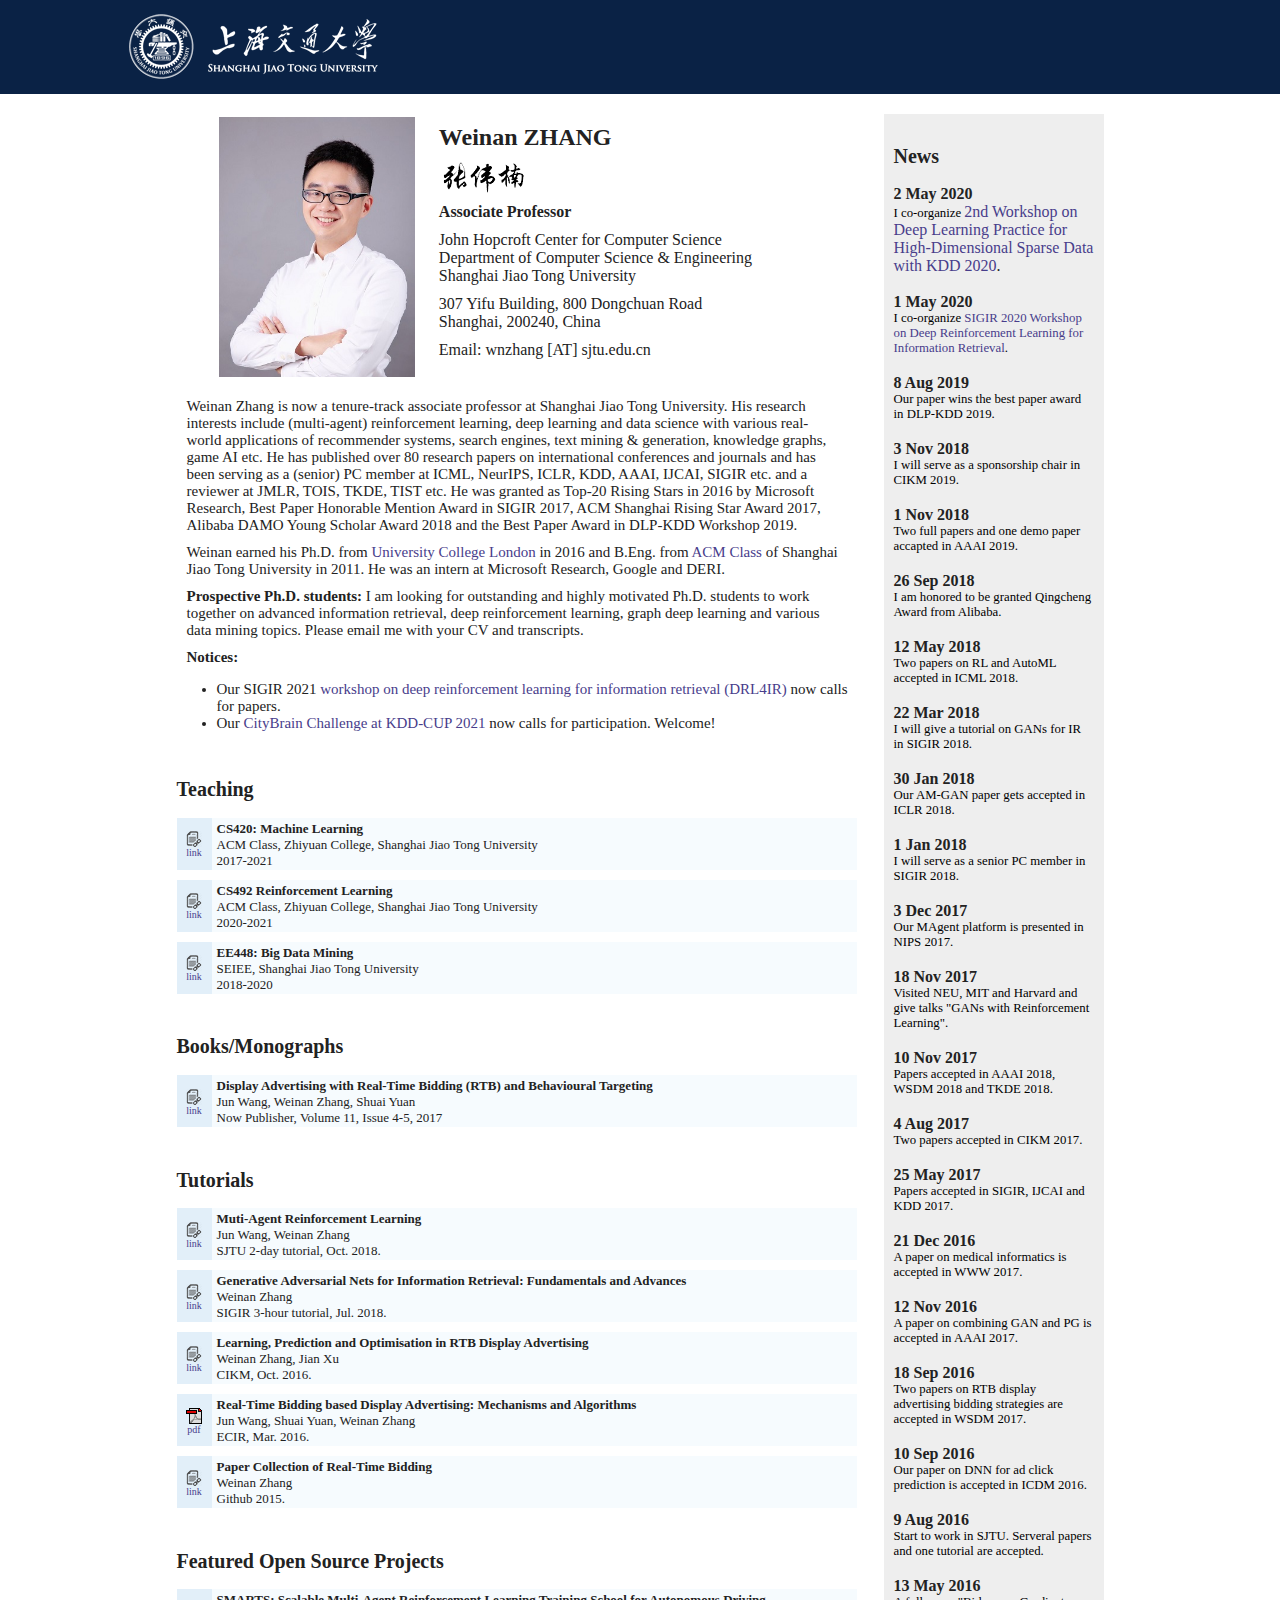
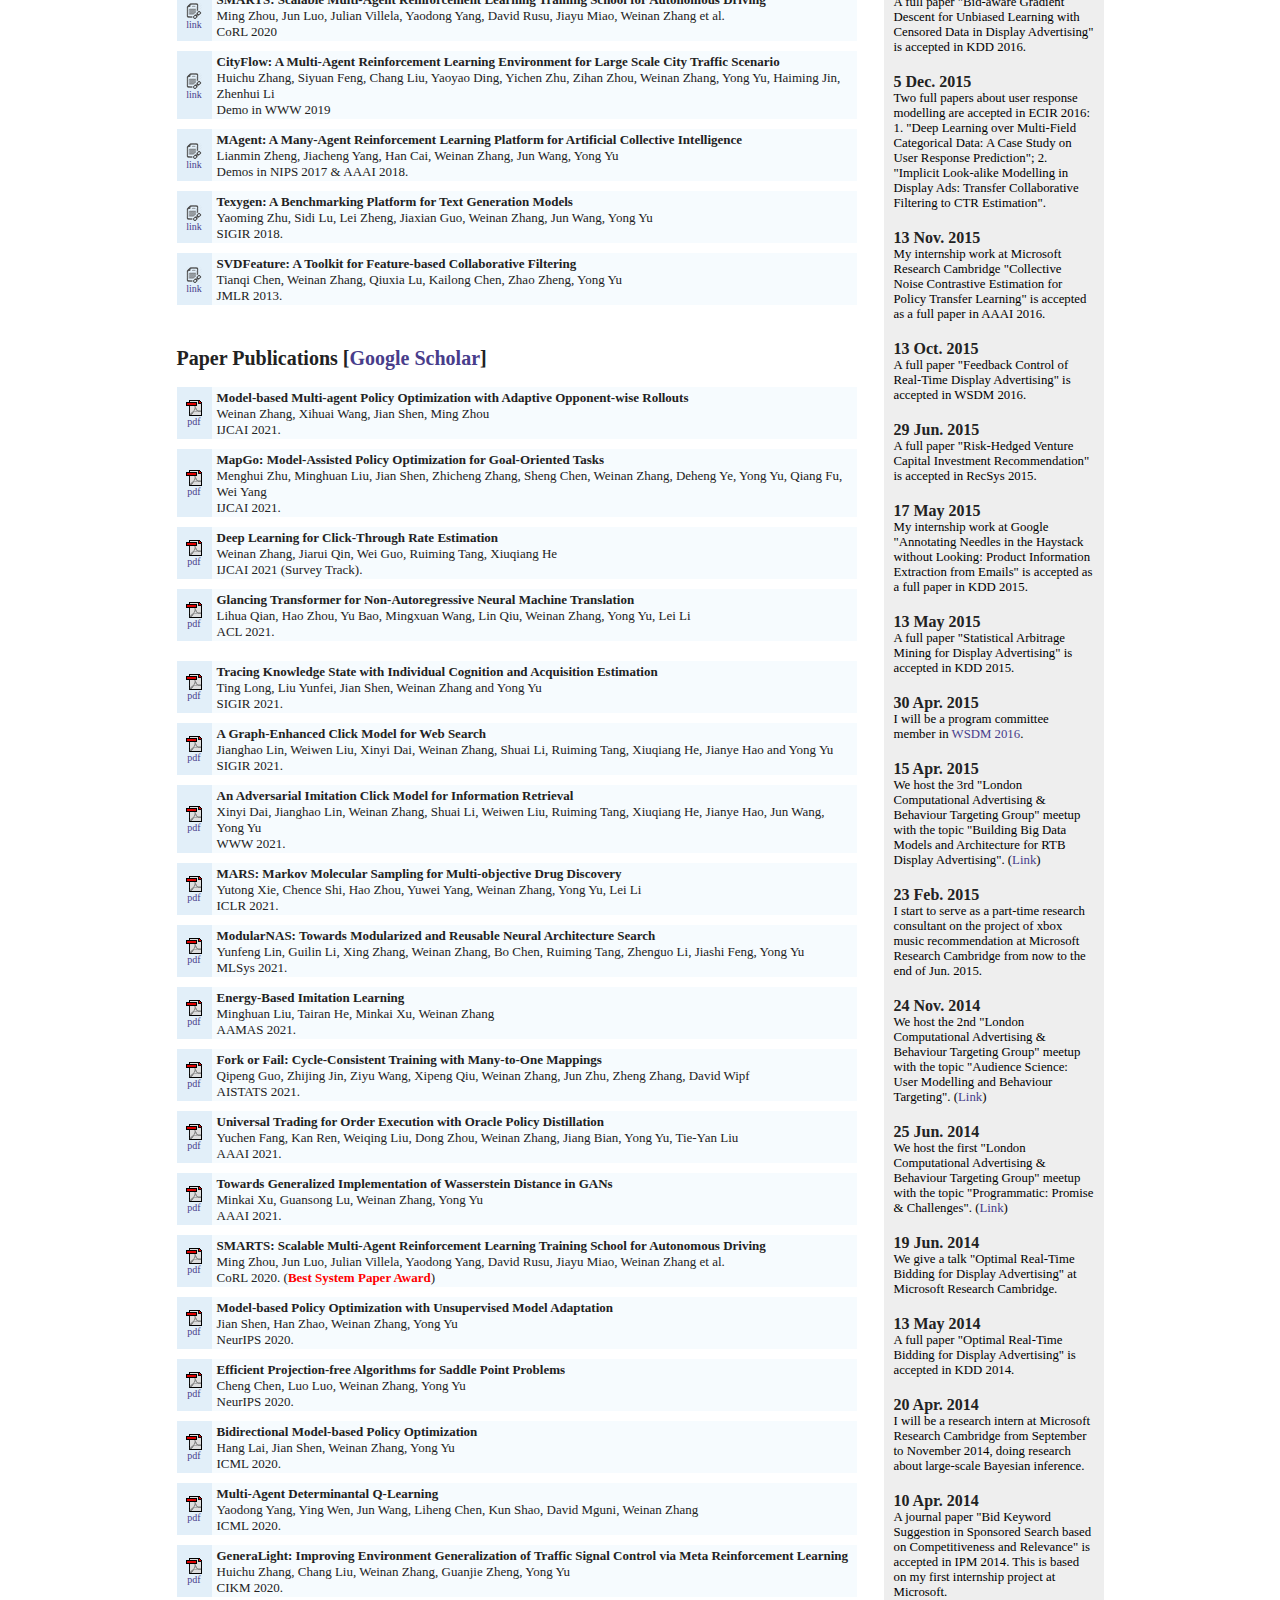
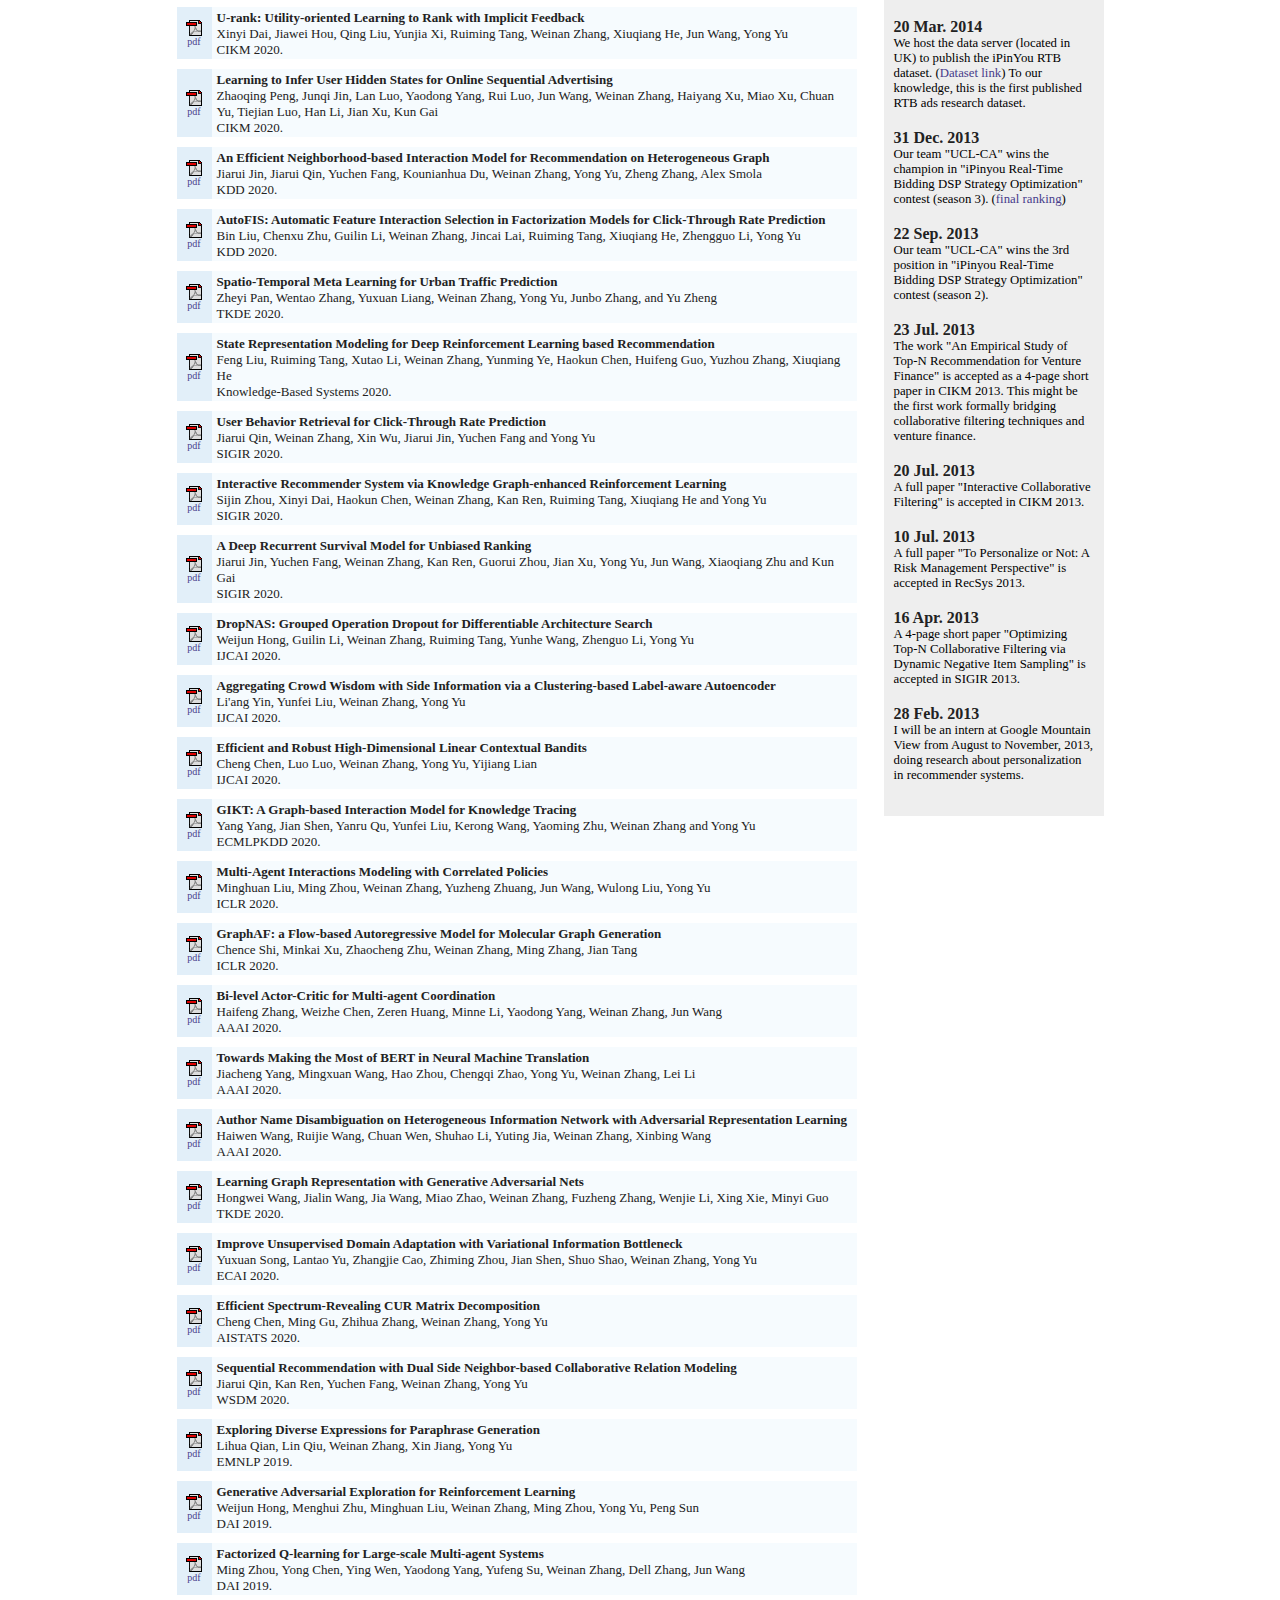
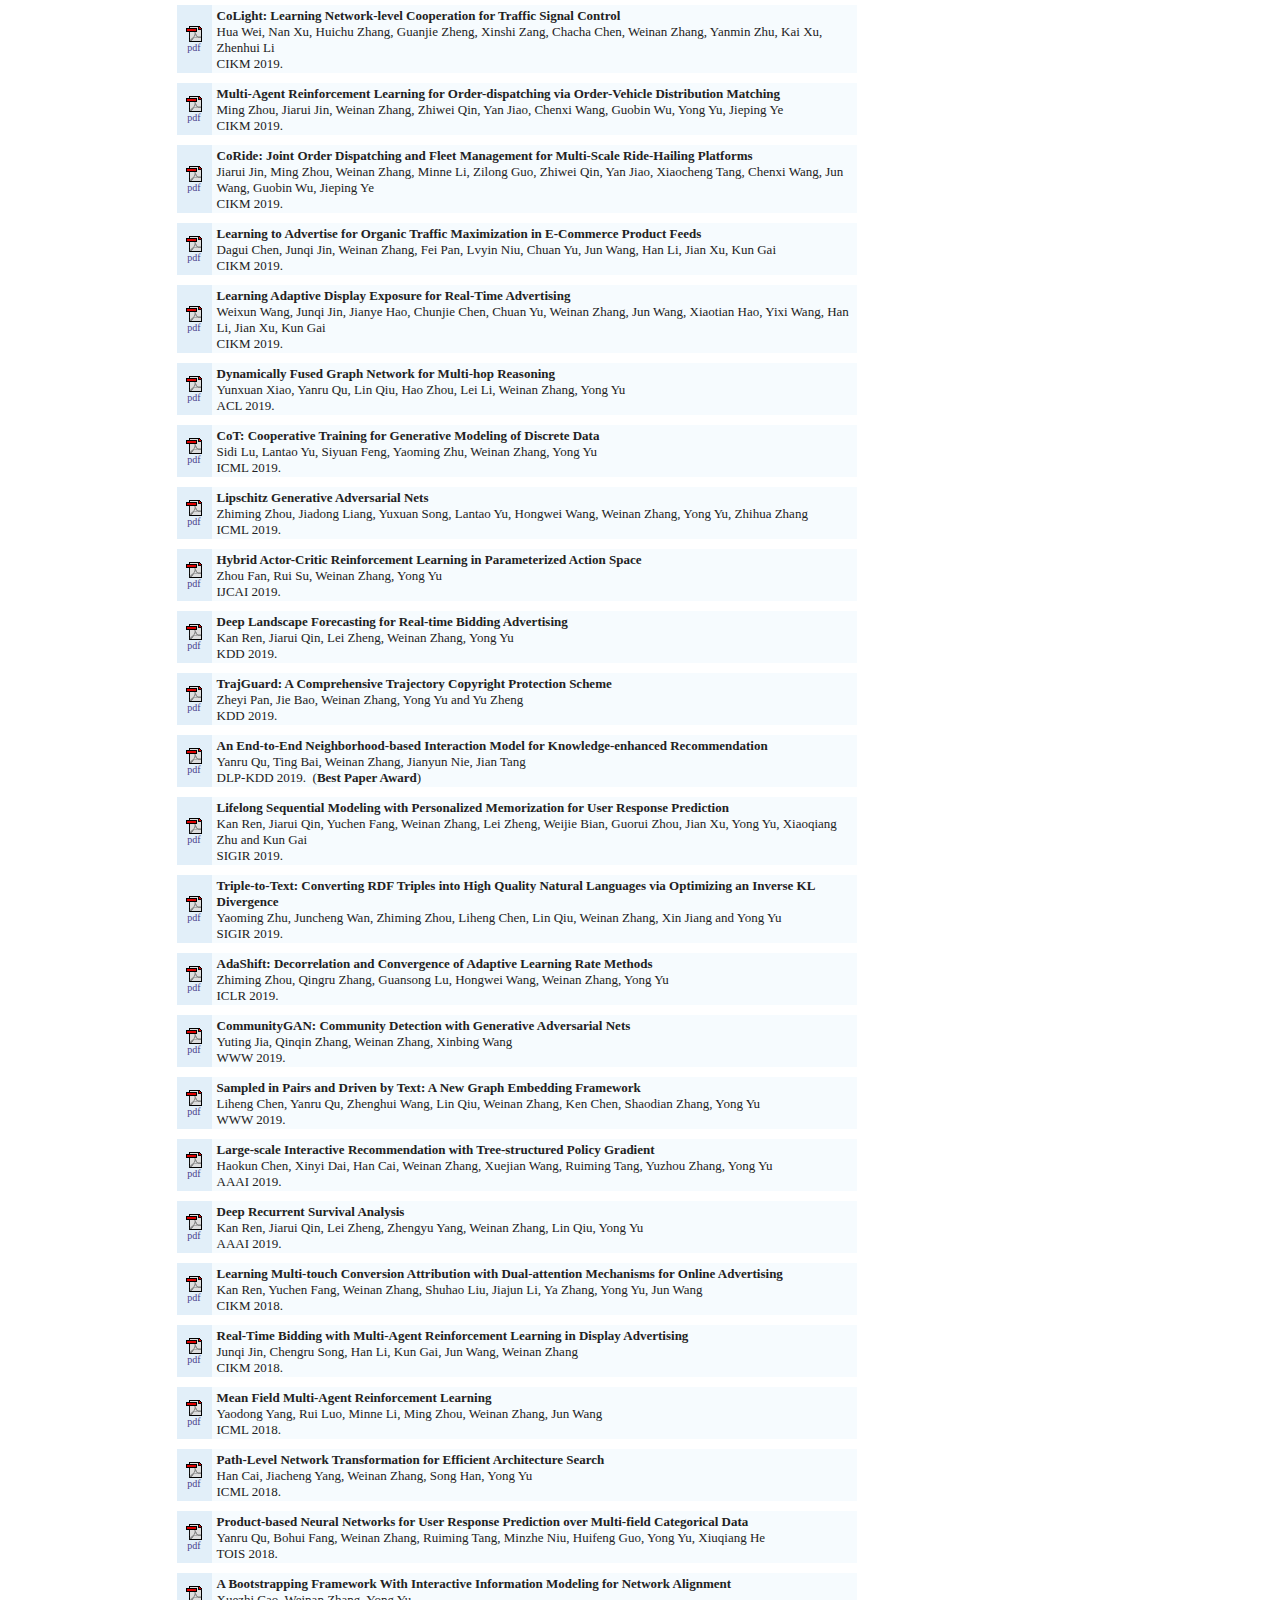
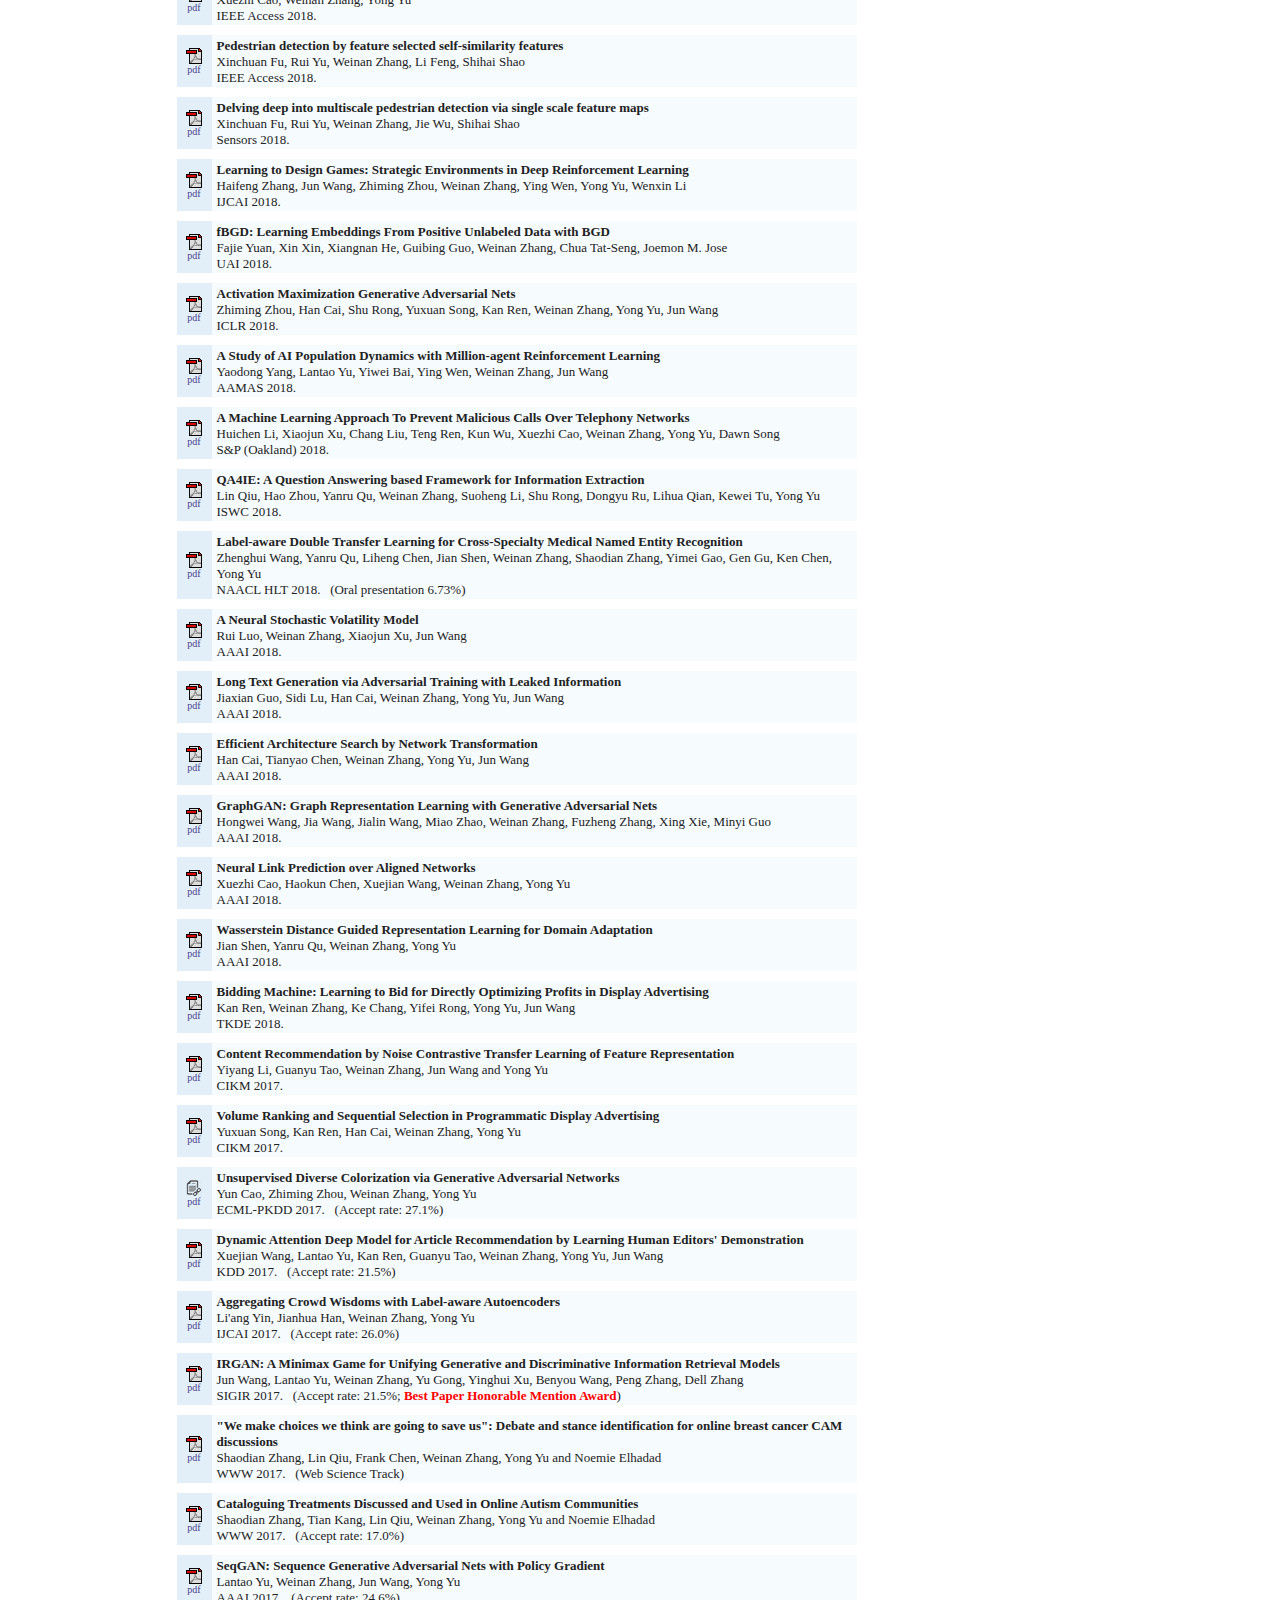
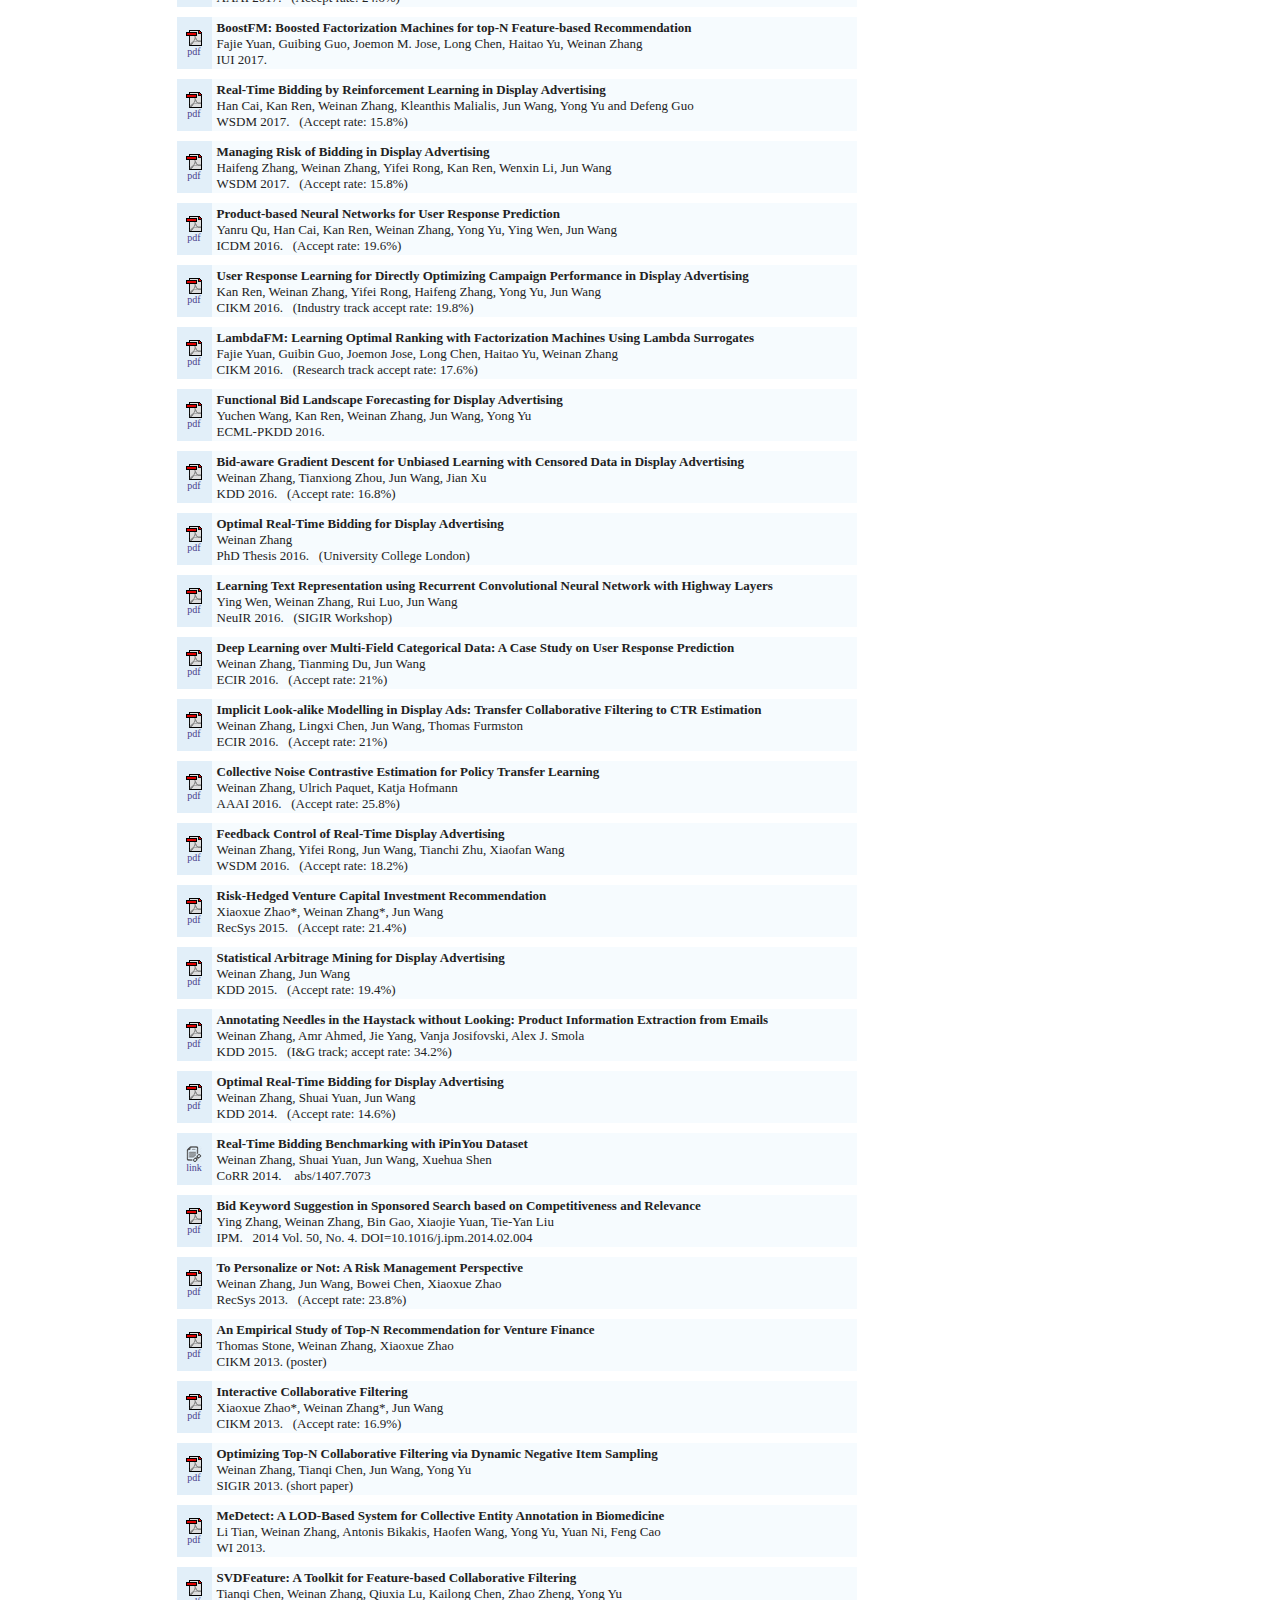
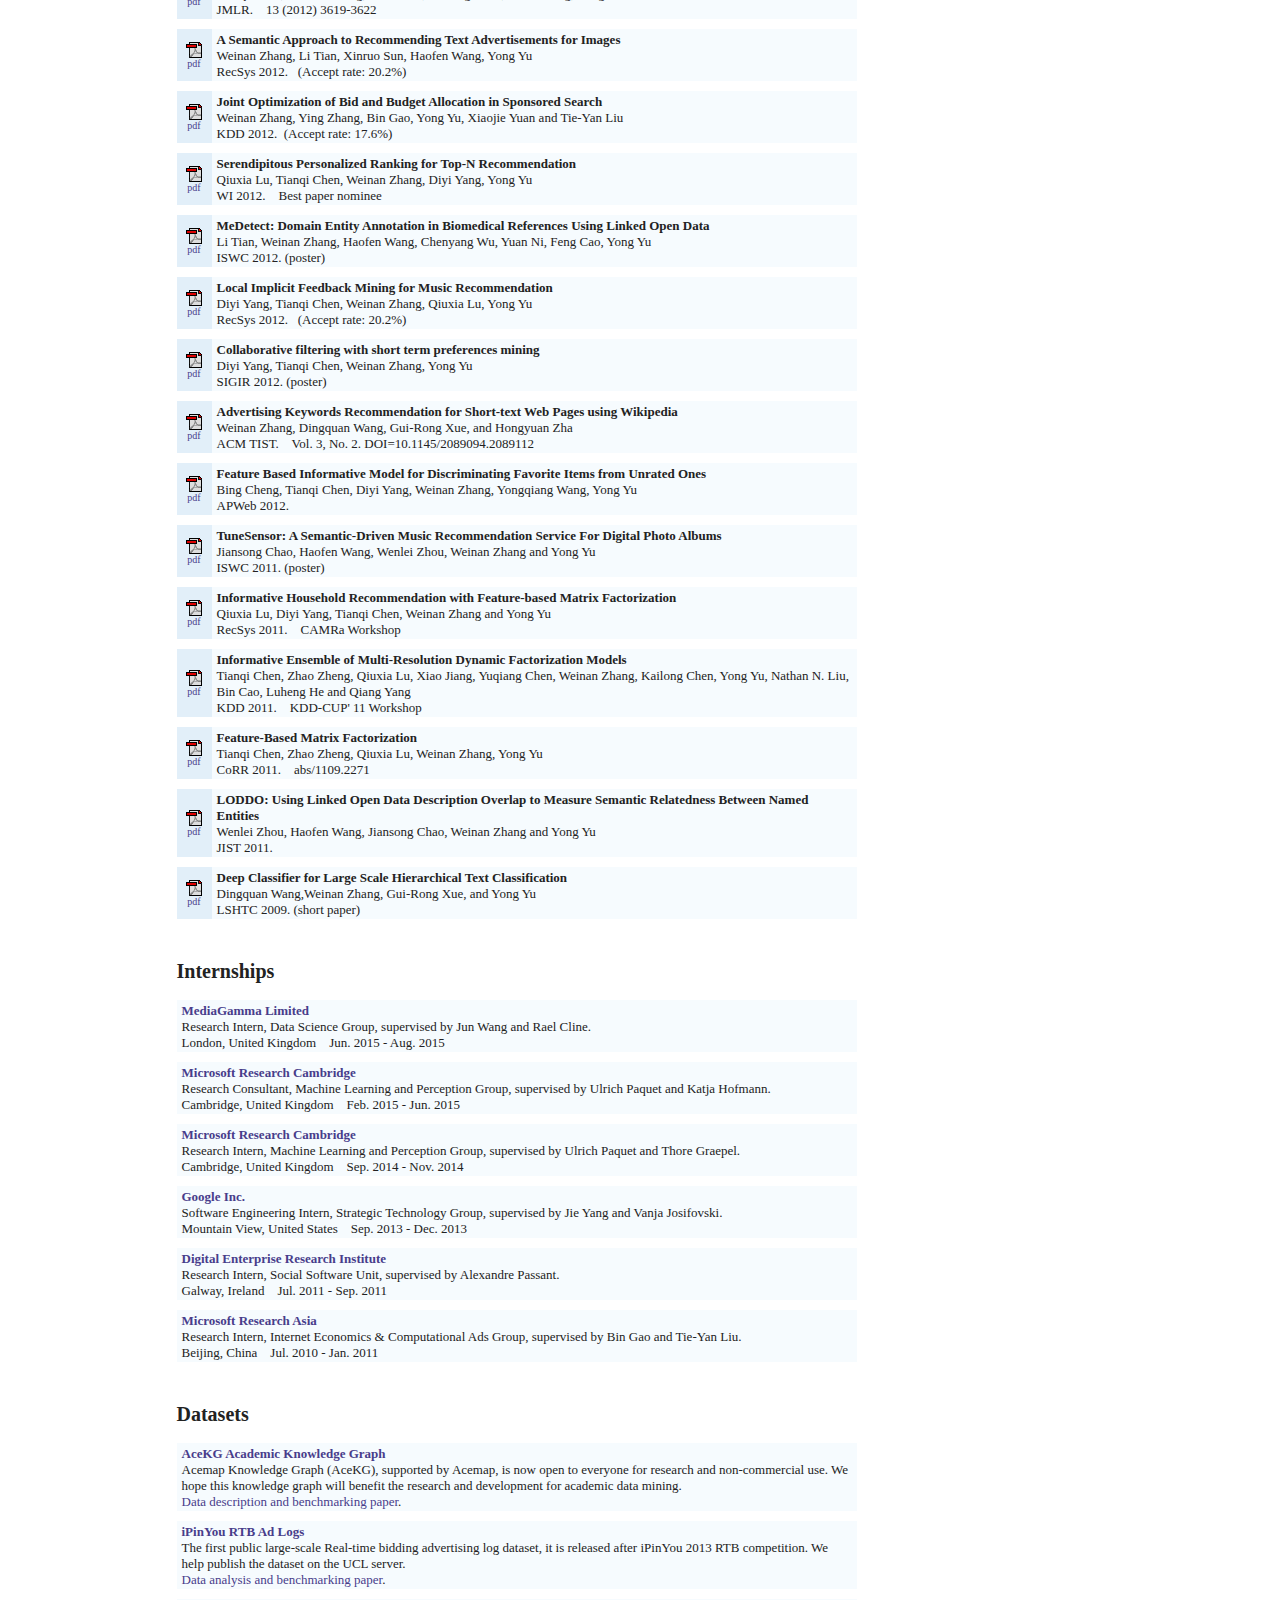
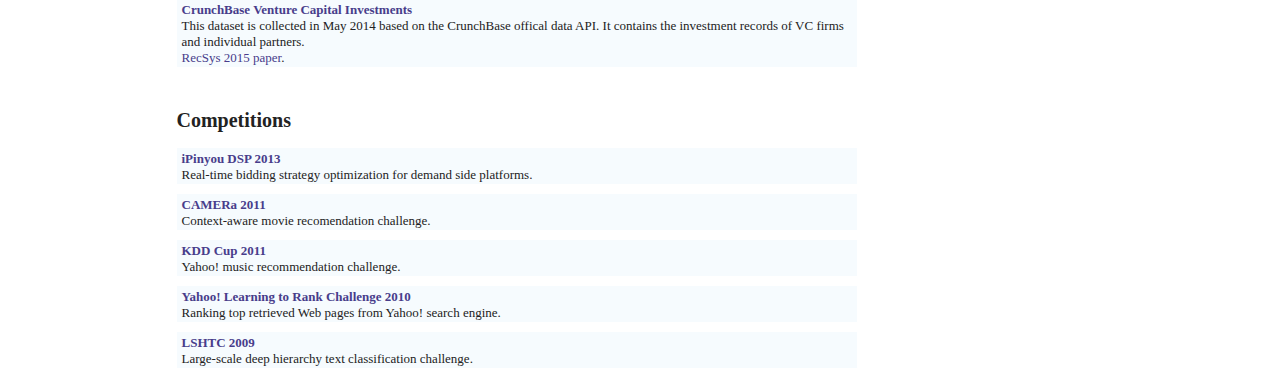
==== index.html @ 99c7ee80 "acl ijcai" ====
<!DOCTYPE HTML PUBLIC "-//W3C//DTD HTML 4.0 Transitional//EN">
<HTML>
<HEAD><META content="IE=7.0000" http-equiv="X-UA-Compatible">
<TITLE>Weinan Zhang - SJTU</TITLE>
<META name=description
content="Weinan Zhang, Assistant Professor in Shanghai Jiao Tong University. Research topics include machine learning, data minig, internet advertising and recommender systems. Former intern at Microsoft, Google and DERI.">
<META name=keywords
content="weinan zhang, sjtu, shanghai jiao tong university, ucl, university college london, real-time bidding, display advertising, sponsored search, machine learning, risk-aware machine learning, recommender systems, internet advertising, information retrieval">
<META content=text/html;charset=utf-8 http-equiv=Content-Type>
<link rel="stylesheet" type="text/css" href="weinanzhang.css" />
<script>
  (function(i,s,o,g,r,a,m){i['GoogleAnalyticsObject']=r;i[r]=i[r]||function(){
  (i[r].q=i[r].q||[]).push(arguments)},i[r].l=1*new Date();a=s.createElement(o),
  m=s.getElementsByTagName(o)[0];a.async=1;a.src=g;m.parentNode.insertBefore(a,m)
  })(window,document,'script','https://www.google-analytics.com/analytics.js','ga');

  ga('create', 'UA-39532305-5', 'auto');
  ga('send', 'pageview');

</script>

</HEAD>
<link rel="shortcut icon" href="favicon.png"/>

<BODY>

<div id="header">
<img style="margin-bottom:10pt;margin-top:10pt;margin-left:10%;" src="./pics/sjtu-logo.png">
</div>

<DIV id=content>


<DIV id=left>
<table style="background-color:white;">
<tr NOSAVE>
<td VALIGN=CENTER>
<img SRC="./pics/wnzhang-2018.jpg" height="260"align=right>
</td>

<td VALIGN=CENTER WIDTH="2%">
</td>

<td VALIGN=CENTER HALIGN=LEFT>
<font size=+0>
<b><font size=+2>Weinan ZHANG&nbsp;</font></b>
<p style="margin-left:0px;">
<img SRC="./pics/zwnname.png">
<p style="margin-left:0px;">
<b>Associate Professor</b>
<p style="margin-left:0px;">
John Hopcroft Center for Computer Science<br>
Department of Computer Science & Engineering<br>
Shanghai Jiao Tong University<br>
<p style="margin-left:0px;">
307 Yifu Building, 800 Dongchuan Road<br>
Shanghai, 200240, China<br>
<p style="margin-left:0px;">
Email: wnzhang [AT] sjtu.edu.cn<br>
<p>
</font>
</td>
</tr>
</table>

<DIV style="margin-top:20px;">
<P>

Weinan Zhang is now a tenure-track associate professor at Shanghai Jiao Tong University. His research interests include (multi-agent) reinforcement learning, deep learning and data science with various real-world applications of recommender systems, search engines, text mining & generation, knowledge graphs, game AI etc. He has published over 80 research papers on international conferences and journals and has been serving as a (senior) PC member at ICML, NeurIPS, ICLR, KDD, AAAI, IJCAI, SIGIR etc. and a reviewer at JMLR, TOIS, TKDE, TIST etc. He was granted as Top-20 Rising Stars in 2016 by Microsoft Research, Best Paper Honorable Mention Award in SIGIR 2017, ACM Shanghai Rising Star Award 2017, Alibaba DAMO Young Scholar Award 2018 and the Best Paper Award in DLP-KDD Workshop 2019.

<P> Weinan earned his Ph.D. from <A href="http://www.ucl.ac.uk/">University College London<A> in 2016 and B.Eng. from <A href="http://acm.sjtu.edu.cn">ACM Class</A> of Shanghai Jiao Tong University in 2011. He was an intern at Microsoft Research, Google and DERI.

<P> <B>Prospective Ph.D. students:</B> I am looking for outstanding and highly motivated Ph.D. students to work together on advanced information retrieval, deep reinforcement learning, graph deep learning and various data mining topics. Please email me with your CV and transcripts.

<P><B>Notices:</B>
<DIV style=";margin-right:20px">
<ul>
<li>Our SIGIR 2021 <a href="https://drl4ir.github.io/">workshop on deep reinforcement learning for information retrieval (DRL4IR)</a> now calls for papers.</li>
<li>Our <a href="http://www.yunqiacademy.org/">CityBrain Challenge at KDD-CUP 2021</a> now calls for participation. Welcome!</li>
</ul>
</DIV>

</DIV>


<DIV id=papers>
<H2>Teaching</H2>
<TABLE>
  <TBODY>
  <TR>
    <TD class=left><A
      href="http://wnzhang.net/teaching/cs420/index.html"><IMG
      src="./pics/link.png"><BR>link</A></TD>
    <TD><SPAN class=title>CS420: Machine Learning</SPAN>
      <BR>ACM Class, Zhiyuan College, Shanghai Jiao Tong University
	  <BR>2017-2021</TD>
  </TR>
 </TBODY>
</TABLE>
<TABLE>
  <TBODY>
  <TR>
    <TD class=left><A
      href="http://wnzhang.net/teaching/cs492/index.html"><IMG
      src="./pics/link.png"><BR>link</A></TD>
    <TD><SPAN class=title>CS492 Reinforcement Learning</SPAN>
      <BR>ACM Class, Zhiyuan College, Shanghai Jiao Tong University
	  <BR>2020-2021</TD>
  </TR>
 </TBODY>
</TABLE>
<TABLE>
  <TBODY>
  <TR>
    <TD class=left><A
      href="http://wnzhang.net/teaching/ee448/index.html"><IMG
      src="./pics/link.png"><BR>link</A></TD>
    <TD><SPAN class=title>EE448: Big Data Mining</SPAN>
      <BR>SEIEE, Shanghai Jiao Tong University
	  <BR>2018-2020</TD>
  </TR>
 </TBODY>
</TABLE>


<H2>Books/Monographs</H2>
<TABLE>
  <TBODY>
  <TR>
    <TD class=left><A
      href="https://arxiv.org/abs/1610.03013"><IMG
      src="./pics/link.png"><BR>link</A></TD>
    <TD><SPAN class=title>Display Advertising with Real-Time Bidding (RTB) and Behavioural Targeting</SPAN>
      <BR>Jun Wang, Weinan Zhang, Shuai Yuan
	  <BR>Now Publisher, Volume 11, Issue 4-5, 2017</TD>
  </TR>
 </TBODY>
</TABLE>

<H2>Tutorials</H2>
<TABLE>
  <TBODY>
  <TR>
    <TD class=left><A
      href="./tutorials/marl2018/index.html"><IMG
      src="./pics/link.png"><BR>link</A></TD>
    <TD><SPAN class=title>Muti-Agent Reinforcement Learning</SPAN>
      <BR>Jun Wang, Weinan Zhang
	  <BR>SJTU 2-day tutorial, Oct. 2018.</TD>
  </TR>
 </TBODY>
</TABLE>
<TABLE>
  <TBODY>
  <TR>
    <TD class=left><A
      href="./tutorials/sigir2018/index.html"><IMG
      src="./pics/link.png"><BR>link</A></TD>
    <TD><SPAN class=title>Generative Adversarial Nets for Information Retrieval: Fundamentals and Advances</SPAN>
      <BR>Weinan Zhang
	  <BR>SIGIR 3-hour tutorial, Jul. 2018.</TD>
  </TR>
 </TBODY>
</TABLE>
<TABLE>
  <TBODY>
  <TR>
    <TD class=left><A
      href="http://www.optimalrtb.com/cikm16/"><IMG
      src="./pics/link.png"><BR>link</A></TD>
    <TD><SPAN class=title>Learning, Prediction and Optimisation in RTB Display Advertising</SPAN>
      <BR>Weinan Zhang, Jian Xu
	  <BR>CIKM, Oct. 2016.</TD>
  </TR>
 </TBODY>
</TABLE>
<TABLE>
  <TBODY>
  <TR>
    <TD class=left><A
      href="./slides/ecir16-rtb.pdf"><IMG
      src="./pics/pdf.gif"><BR>pdf</A></TD>
    <TD><SPAN class=title>Real-Time Bidding based Display Advertising: Mechanisms and Algorithms</SPAN>
      <BR>Jun Wang, Shuai Yuan, Weinan Zhang
	  <BR>ECIR, Mar. 2016.</TD>
  </TR>
 </TBODY>
</TABLE>
<TABLE>
  <TBODY>
  <TR>
    <TD class=left><A
      href="https://github.com/wnzhang/rtb-papers/"><IMG
      src="./pics/link.png"><BR>link</A></TD>
    <TD><SPAN class=title>Paper Collection of Real-Time Bidding</SPAN>
      <BR>Weinan Zhang
	  <BR>Github 2015.</TD>
  </TR>
 </TBODY>
</TABLE>

<H2>Featured Open Source Projects</H2>
<TABLE>
  <TBODY>
  <TR>
    <TD class=left><A
      href="https://github.com/huawei-noah/SMARTS"><IMG
      src="./pics/link.png"><BR>link</A></TD>
    <TD><SPAN class=title>SMARTS: Scalable Multi-Agent Reinforcement Learning Training School for Autonomous Driving</SPAN>
      <BR>Ming Zhou, Jun Luo, Julian Villela, Yaodong Yang, David Rusu, Jiayu Miao, Weinan Zhang et al.
	  <BR>CoRL 2020
	</TD>
  </TR>
 </TBODY>
</TABLE>
<TABLE>
  <TBODY>
  <TR>
    <TD class=left><A
      href="https://github.com/cityflow-project/CityFlow"><IMG
      src="./pics/link.png"><BR>link</A></TD>
    <TD><SPAN class=title>CityFlow: A Multi-Agent Reinforcement Learning Environment for Large Scale City Traffic Scenario</SPAN>
      <BR>Huichu Zhang, Siyuan Feng, Chang Liu, Yaoyao Ding, Yichen Zhu, Zihan Zhou, Weinan Zhang, Yong Yu, Haiming Jin, Zhenhui Li
	  <BR>Demo in WWW 2019
	</TD>
  </TR>
 </TBODY>
</TABLE>
<TABLE>
  <TBODY>
  <TR>
    <TD class=left><A
      href="https://github.com/geek-ai/MAgent"><IMG
      src="./pics/link.png"><BR>link</A></TD>
    <TD><SPAN class=title>MAgent: A Many-Agent Reinforcement Learning Platform for Artificial Collective Intelligence</SPAN>
      <BR>Lianmin Zheng, Jiacheng Yang, Han Cai, Weinan Zhang, Jun Wang, Yong Yu
	  <BR>Demos in NIPS 2017 & AAAI 2018.&nbsp;&nbsp;
	</TD>
  </TR>
 </TBODY>
</TABLE>
<TABLE>
  <TBODY>
  <TR>
    <TD class=left><A
      href="https://github.com/geek-ai/Texygen/"><IMG
      src="./pics/link.png"><BR>link</A></TD>
    <TD><SPAN class=title>Texygen: A Benchmarking Platform for Text Generation Models</SPAN>
      <BR>Yaoming Zhu, Sidi Lu, Lei Zheng, Jiaxian Guo, Weinan Zhang, Jun Wang, Yong Yu
	  <BR>SIGIR 2018.&nbsp;&nbsp;
	</TD>
  </TR>
 </TBODY>
</TABLE>
<TABLE>
  <TBODY>
  <TR>
    <TD class=left><A
      href="http://www.jmlr.org/papers/v13/chen12a.html"><IMG
      src="./pics/link.png"><BR>link</A></TD>
    <TD><SPAN class=title>SVDFeature: A Toolkit for Feature-based Collaborative Filtering</SPAN>
      <BR>Tianqi Chen, Weinan Zhang, Qiuxia Lu, Kailong Chen, Zhao Zheng, Yong Yu
	  <BR>JMLR 2013.&nbsp;&nbsp;
	</TD>
  </TR>
 </TBODY>
</TABLE>


<H2>Paper Publications [<A href="https://scholar.google.com/citations?user=Qzss0GEAAAAJ">Google Scholar<A>]</H2>

<TABLE>
  <TBODY>
  <TR>
    <TD class=left><A
      href="https://arxiv.org/abs/2105.03363"><IMG
      src="./pics/pdf.gif"><BR>pdf</A></TD>
    <TD><SPAN class=title>Model-based Multi-agent Policy Optimization with Adaptive Opponent-wise Rollouts</SPAN>
      <BR>Weinan Zhang, Xihuai Wang, Jian Shen, Ming Zhou
	  <BR>IJCAI 2021.
	</TD>
  </TR>
 </TBODY>
</TABLE>
<TABLE>
  <TBODY>
  <TR>
    <TD class=left><A
      href="papers/to-appear.html"><IMG
      src="./pics/pdf.gif"><BR>pdf</A></TD>
    <TD><SPAN class=title>MapGo: Model-Assisted Policy Optimization for Goal-Oriented Tasks</SPAN>
      <BR>Menghui Zhu, Minghuan Liu, Jian Shen, Zhicheng Zhang, Sheng Chen, Weinan Zhang, Deheng Ye, Yong Yu, Qiang Fu, Wei Yang
	  <BR>IJCAI 2021.
	</TD>
  </TR>
 </TBODY>
</TABLE>
<TABLE>
  <TBODY>
  <TR>
    <TD class=left><A
      href="https://arxiv.org/abs/2104.10584"><IMG
      src="./pics/pdf.gif"><BR>pdf</A></TD>
    <TD><SPAN class=title>Deep Learning for Click-Through Rate Estimation</SPAN>
      <BR>Weinan Zhang, Jiarui Qin, Wei Guo, Ruiming Tang, Xiuqiang He
	  <BR>IJCAI 2021 (Survey Track).
	</TD>
  </TR>
 </TBODY>
</TABLE>
<TABLE>
  <TBODY>
  <TR>
    <TD class=left><A
      href="https://arxiv.org/abs/2008.07905"><IMG
      src="./pics/pdf.gif"><BR>pdf</A></TD>
    <TD><SPAN class=title>Glancing Transformer for Non-Autoregressive Neural Machine Translation</SPAN>
      <BR>Lihua Qian, Hao Zhou, Yu Bao, Mingxuan Wang, Lin Qiu, Weinan Zhang, Yong Yu, Lei Li
	  <BR>ACL 2021.
	</TD>
  </TR>
 </TBODY>
</TABLE>
<TABLE>
<TABLE>
  <TBODY>
  <TR>
    <TD class=left><A
      href="./papers/to-appear.html"><IMG
      src="./pics/pdf.gif"><BR>pdf</A></TD>
    <TD><SPAN class=title>Tracing Knowledge State with Individual Cognition and Acquisition Estimation</SPAN>
      <BR>Ting Long, Liu Yunfei, Jian Shen, Weinan Zhang and Yong Yu
	  <BR>SIGIR 2021.
	</TD>
  </TR>
 </TBODY>
</TABLE>
<TABLE>
  <TBODY>
  <TR>
    <TD class=left><A
      href="./papers/to-appear.html"><IMG
      src="./pics/pdf.gif"><BR>pdf</A></TD>
    <TD><SPAN class=title>A Graph-Enhanced Click Model for Web Search</SPAN>
      <BR>Jianghao Lin, Weiwen Liu, Xinyi Dai, Weinan Zhang, Shuai Li, Ruiming Tang, Xiuqiang He, Jianye Hao and Yong Yu
	  <BR>SIGIR 2021.
	</TD>
  </TR>
 </TBODY>
</TABLE>
<TABLE>
  <TBODY>
  <TR>
    <TD class=left><A
      href="https://arxiv.org/abs/2104.06077"><IMG
      src="./pics/pdf.gif"><BR>pdf</A></TD>
    <TD><SPAN class=title>An Adversarial Imitation Click Model for Information Retrieval</SPAN>
      <BR>Xinyi Dai, Jianghao Lin, Weinan Zhang, Shuai Li, Weiwen Liu, Ruiming Tang, Xiuqiang He, Jianye Hao, Jun Wang, Yong Yu
	  <BR>WWW 2021.
	</TD>
  </TR>
 </TBODY>
</TABLE>
<TABLE>
  <TBODY>
  <TR>
    <TD class=left><A
      href="https://openreview.net/pdf?id=kHSu4ebxFXY"><IMG
      src="./pics/pdf.gif"><BR>pdf</A></TD>
    <TD><SPAN class=title>MARS: Markov Molecular Sampling for Multi-objective Drug Discovery</SPAN>
      <BR>Yutong Xie, Chence Shi, Hao Zhou, Yuwei Yang, Weinan Zhang, Yong Yu, Lei Li
	  <BR>ICLR 2021.
	</TD>
  </TR>
 </TBODY>
</TABLE>
<TABLE>
  <TBODY>
  <TR>
    <TD class=left><A
      href="https://proceedings.mlsys.org/paper/2021/file/8f14e45fceea167a5a36dedd4bea2543-Paper.pdf"><IMG
      src="./pics/pdf.gif"><BR>pdf</A></TD>
    <TD><SPAN class=title>ModularNAS: Towards Modularized and Reusable Neural Architecture Search</SPAN>
      <BR>Yunfeng Lin, Guilin Li, Xing Zhang, Weinan Zhang, Bo Chen, Ruiming Tang, Zhenguo Li, Jiashi Feng, Yong Yu
	  <BR>MLSys 2021.
	</TD>
  </TR>
 </TBODY>
</TABLE>
<TABLE>
  <TBODY>
  <TR>
    <TD class=left><A
      href="https://arxiv.org/abs/2004.09395"><IMG
      src="./pics/pdf.gif"><BR>pdf</A></TD>
    <TD><SPAN class=title>Energy-Based Imitation Learning</SPAN>
      <BR>Minghuan Liu, Tairan He, Minkai Xu, Weinan Zhang
	  <BR>AAMAS 2021.
	</TD>
  </TR>
 </TBODY>
</TABLE>
<TABLE>
  <TBODY>
  <TR>
    <TD class=left><A
      href="http://proceedings.mlr.press/v130/guo21b/guo21b.pdf"><IMG
      src="./pics/pdf.gif"><BR>pdf</A></TD>
    <TD><SPAN class=title>Fork or Fail: Cycle-Consistent Training with Many-to-One Mappings</SPAN>
      <BR>Qipeng Guo, Zhijing Jin, Ziyu Wang, Xipeng Qiu, Weinan Zhang, Jun Zhu, Zheng Zhang, David Wipf
	  <BR>AISTATS 2021.
	</TD>
  </TR>
 </TBODY>
</TABLE>
<TABLE>
  <TBODY>
  <TR>
    <TD class=left><A
      href="https://arxiv.org/abs/2103.10860"><IMG
      src="./pics/pdf.gif"><BR>pdf</A></TD>
    <TD><SPAN class=title>Universal Trading for Order Execution with Oracle Policy Distillation</SPAN>
      <BR>Yuchen Fang, Kan Ren, Weiqing Liu, Dong Zhou, Weinan Zhang, Jiang Bian, Yong Yu, Tie-Yan Liu
	  <BR>AAAI 2021.
	</TD>
  </TR>
 </TBODY>
</TABLE>
<TABLE>
  <TBODY>
  <TR>
    <TD class=left><A
      href="https://www.aaai.org/AAAI21Papers/AAAI-9625.XuM.pdf"><IMG
      src="./pics/pdf.gif"><BR>pdf</A></TD>
    <TD><SPAN class=title>Towards Generalized Implementation of Wasserstein Distance in GANs</SPAN>
      <BR>Minkai Xu, Guansong Lu, Weinan Zhang, Yong Yu
	  <BR>AAAI 2021.
	</TD>
  </TR>
 </TBODY>
</TABLE>
<TABLE>
  <TBODY>
  <TR>
    <TD class=left><A
      href="https://arxiv.org/abs/2010.09776"><IMG
      src="./pics/pdf.gif"><BR>pdf</A></TD>
    <TD><SPAN class=title>SMARTS: Scalable Multi-Agent Reinforcement Learning Training School for Autonomous Driving</SPAN>
      <BR>Ming Zhou, Jun Luo, Julian Villela, Yaodong Yang, David Rusu, Jiayu Miao, Weinan Zhang et al.
	  <BR>CoRL 2020. (<span style="color:red;"><B>Best System Paper Award</B></span>)
	</TD>
  </TR>
 </TBODY>
</TABLE>
<TABLE>
  <TBODY>
  <TR>
    <TD class=left><A
      href="https://arxiv.org/abs/2010.09546"><IMG
      src="./pics/pdf.gif"><BR>pdf</A></TD>
    <TD><SPAN class=title>Model-based Policy Optimization with Unsupervised Model Adaptation</SPAN>
      <BR>Jian Shen, Han Zhao, Weinan Zhang, Yong Yu
	  <BR>NeurIPS 2020.
	</TD>
  </TR>
 </TBODY>
</TABLE>
<TABLE>
  <TBODY>
  <TR>
    <TD class=left><A
      href="https://arxiv.org/abs/2010.11737"><IMG
      src="./pics/pdf.gif"><BR>pdf</A></TD>
    <TD><SPAN class=title>Efficient Projection-free Algorithms for Saddle Point Problems</SPAN>
      <BR>Cheng Chen, Luo Luo, Weinan Zhang, Yong Yu
	  <BR>NeurIPS 2020.
	</TD>
  </TR>
 </TBODY>
</TABLE>
<TABLE>
  <TBODY>
  <TR>
    <TD class=left><A
      href="https://arxiv.org/abs/2007.01995"><IMG
      src="./pics/pdf.gif"><BR>pdf</A></TD>
    <TD><SPAN class=title>Bidirectional Model-based Policy Optimization</SPAN>
      <BR>Hang Lai, Jian Shen, Weinan Zhang, Yong Yu
	  <BR>ICML 2020.&nbsp;&nbsp;
	</TD>
  </TR>
 </TBODY>
</TABLE>
<TABLE>
  <TBODY>
  <TR>
    <TD class=left><A
      href="https://arxiv.org/abs/2006.01482"><IMG
      src="./pics/pdf.gif"><BR>pdf</A></TD>
    <TD><SPAN class=title>Multi-Agent Determinantal Q-Learning</SPAN>
      <BR>Yaodong Yang, Ying Wen, Jun Wang, Liheng Chen, Kun Shao, David Mguni, Weinan Zhang
	  <BR>ICML 2020.&nbsp;&nbsp;
	</TD>
  </TR>
 </TBODY>
</TABLE>
<TABLE>
  <TBODY>
  <TR>
    <TD class=left><A
      href="https://arxiv.org/abs/2009.08052"><IMG
      src="./pics/pdf.gif"><BR>pdf</A></TD>
    <TD><SPAN class=title>GeneraLight: Improving Environment Generalization of Traffic Signal Control via Meta Reinforcement Learning</SPAN>
      <BR>Huichu Zhang, Chang Liu, Weinan Zhang, Guanjie Zheng, Yong Yu
	  <BR>CIKM 2020.&nbsp;&nbsp;
	</TD>
  </TR>
 </TBODY>
</TABLE>
<TABLE>
  <TBODY>
  <TR>
    <TD class=left><A
      href="https://arxiv.org/abs/2011.00550"><IMG
      src="./pics/pdf.gif"><BR>pdf</A></TD>
    <TD><SPAN class=title>U-rank: Utility-oriented Learning to Rank with Implicit Feedback</SPAN>
      <BR>Xinyi Dai, Jiawei Hou, Qing Liu, Yunjia Xi, Ruiming Tang, Weinan Zhang, Xiuqiang He, Jun Wang, Yong Yu
	  <BR>CIKM 2020.&nbsp;&nbsp;
	</TD>
  </TR>
 </TBODY>
</TABLE>
<TABLE>
  <TBODY>
  <TR>
    <TD class=left><A
      href="https://arxiv.org/pdf/2009.01453.pdf"><IMG
      src="./pics/pdf.gif"><BR>pdf</A></TD>
    <TD><SPAN class=title>Learning to Infer User Hidden States for Online Sequential Advertising</SPAN>
      <BR>Zhaoqing Peng, Junqi Jin, Lan Luo, Yaodong Yang, Rui Luo, Jun Wang, Weinan Zhang, Haiyang Xu, Miao Xu, Chuan Yu, Tiejian Luo, Han Li, Jian Xu, Kun Gai
	  <BR>CIKM 2020.&nbsp;&nbsp;
	</TD>
  </TR>
 </TBODY>
</TABLE>
<TABLE>
  <TBODY>
  <TR>
    <TD class=left><A
      href="https://arxiv.org/abs/2007.00216"><IMG
      src="./pics/pdf.gif"><BR>pdf</A></TD>
    <TD><SPAN class=title>An Efficient Neighborhood-based Interaction Model for Recommendation on Heterogeneous Graph</SPAN>
      <BR>Jiarui Jin, Jiarui Qin, Yuchen Fang, Kounianhua Du, Weinan Zhang, Yong Yu, Zheng Zhang, Alex Smola
	  <BR>KDD 2020.&nbsp;&nbsp;
	</TD>
  </TR>
 </TBODY>
</TABLE>
<TABLE>
  <TBODY>
  <TR>
    <TD class=left><A
      href="https://arxiv.org/abs/2003.11235"><IMG
      src="./pics/pdf.gif"><BR>pdf</A></TD>
    <TD><SPAN class=title>AutoFIS: Automatic Feature Interaction Selection in Factorization Models for Click-Through Rate Prediction</SPAN>
      <BR>Bin Liu, Chenxu Zhu, Guilin Li, Weinan Zhang, Jincai Lai, Ruiming Tang, Xiuqiang He, Zhengguo Li, Yong Yu
	  <BR>KDD 2020.&nbsp;&nbsp;
	</TD>
  </TR>
 </TBODY>
</TABLE>
<TABLE>
  <TBODY>
  <TR>
    <TD class=left><A
      href="https://ieeexplore.ieee.org/document/9096591"><IMG
      src="./pics/pdf.gif"><BR>pdf</A></TD>
    <TD><SPAN class=title>Spatio-Temporal Meta Learning for Urban Traffic Prediction</SPAN>
      <BR>Zheyi Pan, Wentao Zhang, Yuxuan Liang, Weinan Zhang, Yong Yu, Junbo Zhang, and Yu Zheng
	  <BR>TKDE 2020.&nbsp;&nbsp;
	</TD>
  </TR>
 </TBODY>
</TABLE>
<TABLE>
  <TBODY>
  <TR>
    <TD class=left><A
      href="https://www.sciencedirect.com/science/article/abs/pii/S095070512030407X"><IMG
      src="./pics/pdf.gif"><BR>pdf</A></TD>
    <TD><SPAN class=title>State Representation Modeling for Deep Reinforcement Learning based Recommendation</SPAN>
      <BR>Feng Liu, Ruiming Tang, Xutao Li, Weinan Zhang, Yunming Ye, Haokun Chen, Huifeng Guo, Yuzhou Zhang, Xiuqiang He
	  <BR>Knowledge-Based Systems 2020.&nbsp;&nbsp;
	</TD>
  </TR>
 </TBODY>
</TABLE>
<TABLE>
  <TBODY>
  <TR>
    <TD class=left><A
      href="https://arxiv.org/abs/2005.14171"><IMG
      src="./pics/pdf.gif"><BR>pdf</A></TD>
    <TD><SPAN class=title>User Behavior Retrieval for Click-Through Rate Prediction</SPAN>
      <BR>Jiarui Qin, Weinan Zhang, Xin Wu, Jiarui Jin, Yuchen Fang and Yong Yu
	  <BR>SIGIR 2020.&nbsp;&nbsp;
	</TD>
  </TR>
 </TBODY>
</TABLE>
<TABLE>
  <TBODY>
  <TR>
    <TD class=left><A
      href="https://arxiv.org/abs/2006.10389"><IMG
      src="./pics/pdf.gif"><BR>pdf</A></TD>
    <TD><SPAN class=title>Interactive Recommender System via Knowledge Graph-enhanced Reinforcement Learning</SPAN>
      <BR>Sijin Zhou, Xinyi Dai, Haokun Chen, Weinan Zhang, Kan Ren, Ruiming Tang, Xiuqiang He and Yong Yu
	  <BR>SIGIR 2020.&nbsp;&nbsp;
	</TD>
  </TR>
 </TBODY>
</TABLE>
<TABLE>
  <TBODY>
  <TR>
    <TD class=left><A
      href="https://arxiv.org/abs/2004.14714"><IMG
      src="./pics/pdf.gif"><BR>pdf</A></TD>
    <TD><SPAN class=title>A Deep Recurrent Survival Model for Unbiased Ranking</SPAN>
      <BR>Jiarui Jin, Yuchen Fang, Weinan Zhang, Kan Ren, Guorui Zhou, Jian Xu, Yong Yu, Jun Wang, Xiaoqiang Zhu and Kun Gai
	  <BR>SIGIR 2020.&nbsp;&nbsp;
	</TD>
  </TR>
 </TBODY>
</TABLE>
<TABLE>
  <TBODY>
  <TR>
    <TD class=left><A
      href="https://www.ijcai.org/Proceedings/2020/0322.pdf"><IMG
      src="./pics/pdf.gif"><BR>pdf</A></TD>
    <TD><SPAN class=title>DropNAS: Grouped Operation Dropout for Differentiable Architecture Search</SPAN>
      <BR>Weijun Hong, Guilin Li, Weinan Zhang, Ruiming Tang, Yunhe Wang, Zhenguo Li, Yong Yu
	  <BR>IJCAI 2020.&nbsp;&nbsp;
	</TD>
  </TR>
 </TBODY>
</TABLE>
<TABLE>
  <TBODY>
  <TR>
    <TD class=left><A
      href="https://www.ijcai.org/Proceedings/2020/0214.pdf"><IMG
      src="./pics/pdf.gif"><BR>pdf</A></TD>
    <TD><SPAN class=title>Aggregating Crowd Wisdom with Side Information via a Clustering-based Label-aware Autoencoder</SPAN>
      <BR>Li'ang Yin, Yunfei Liu, Weinan Zhang, Yong Yu
	  <BR>IJCAI 2020.&nbsp;&nbsp;
	</TD>
  </TR>
 </TBODY>
</TABLE>
<TABLE>
  <TBODY>
  <TR>
    <TD class=left><A
      href="https://www.ijcai.org/Proceedings/2020/0588.pdf"><IMG
      src="./pics/pdf.gif"><BR>pdf</A></TD>
    <TD><SPAN class=title>Efficient and Robust High-Dimensional Linear Contextual Bandits</SPAN>
      <BR>Cheng Chen, Luo Luo, Weinan Zhang, Yong Yu, Yijiang Lian
	  <BR>IJCAI 2020.&nbsp;&nbsp;
	</TD>
  </TR>
 </TBODY>
</TABLE>
<TABLE>
  <TBODY>
  <TR>
    <TD class=left><A
      href="https://arxiv.org/abs/2009.05991"><IMG
      src="./pics/pdf.gif"><BR>pdf</A></TD>
    <TD><SPAN class=title>GIKT: A Graph-based Interaction Model for Knowledge Tracing</SPAN>
      <BR>Yang Yang, Jian Shen, Yanru Qu, Yunfei Liu, Kerong Wang, Yaoming Zhu, Weinan Zhang and Yong Yu
	  <BR>ECMLPKDD 2020.&nbsp;&nbsp;
	</TD>
  </TR>
 </TBODY>
</TABLE>
<TABLE>
  <TBODY>
  <TR>
    <TD class=left><A
      href="https://openreview.net/pdf?id=B1gZV1HYvS"><IMG
      src="./pics/pdf.gif"><BR>pdf</A></TD>
    <TD><SPAN class=title>Multi-Agent Interactions Modeling with Correlated Policies</SPAN>
      <BR>Minghuan Liu, Ming Zhou, Weinan Zhang, Yuzheng Zhuang, Jun Wang, Wulong Liu, Yong Yu
	  <BR>ICLR 2020.&nbsp;&nbsp;
	</TD>
  </TR>
 </TBODY>
</TABLE>
<TABLE>
  <TBODY>
  <TR>
    <TD class=left><A
      href="https://openreview.net/pdf?id=S1esMkHYPr"><IMG
      src="./pics/pdf.gif"><BR>pdf</A></TD>
    <TD><SPAN class=title>GraphAF: a Flow-based Autoregressive Model for Molecular Graph Generation</SPAN>
      <BR>Chence Shi, Minkai Xu, Zhaocheng Zhu, Weinan Zhang, Ming Zhang, Jian Tang
	  <BR>ICLR 2020.&nbsp;&nbsp;
	</TD>
  </TR>
 </TBODY>
</TABLE>
<TABLE>
  <TBODY>
  <TR>
    <TD class=left><A
      href="https://arxiv.org/pdf/1909.03510.pdf"><IMG
      src="./pics/pdf.gif"><BR>pdf</A></TD>
    <TD><SPAN class=title>Bi-level Actor-Critic for Multi-agent Coordination</SPAN>
      <BR>Haifeng Zhang, Weizhe Chen, Zeren Huang, Minne Li, Yaodong Yang, Weinan Zhang, Jun Wang
	  <BR>AAAI 2020.&nbsp;&nbsp;
	</TD>
  </TR>
 </TBODY>
</TABLE>
<TABLE>
  <TBODY>
  <TR>
    <TD class=left><A
      href="https://arxiv.org/pdf/1908.05672.pdf"><IMG
      src="./pics/pdf.gif"><BR>pdf</A></TD>
    <TD><SPAN class=title>Towards Making the Most of BERT in Neural Machine Translation</SPAN>
      <BR>Jiacheng Yang, Mingxuan Wang, Hao Zhou, Chengqi Zhao, Yong Yu, Weinan Zhang, Lei Li
	  <BR>AAAI 2020.&nbsp;&nbsp;
	</TD>
  </TR>
 </TBODY>
</TABLE>
<TABLE>
  <TBODY>
  <TR>
    <TD class=left><A
      href="https://arxiv.org/abs/2002.09803"><IMG
      src="./pics/pdf.gif"><BR>pdf</A></TD>
    <TD><SPAN class=title>Author Name Disambiguation on Heterogeneous Information Network with Adversarial Representation Learning</SPAN>
      <BR>Haiwen Wang, Ruijie Wang, Chuan Wen, Shuhao Li, Yuting Jia, Weinan Zhang, Xinbing Wang
	  <BR>AAAI 2020.&nbsp;&nbsp;
	</TD>
  </TR>
 </TBODY>
</TABLE>
<TABLE>
  <TBODY>
  <TR>
    <TD class=left><A
      href="https://ieeexplore.ieee.org/document/8941296/"><IMG
      src="./pics/pdf.gif"><BR>pdf</A></TD>
    <TD><SPAN class=title>Learning Graph Representation with Generative Adversarial Nets</SPAN>
      <BR>Hongwei Wang, Jialin Wang, Jia Wang, Miao Zhao, Weinan Zhang, Fuzheng Zhang, Wenjie Li, Xing Xie, Minyi Guo
	  <BR>TKDE 2020.&nbsp;&nbsp;
	</TD>
  </TR>
 </TBODY>
</TABLE>
<TABLE>
  <TBODY>
  <TR>
    <TD class=left><A
      href="https://arxiv.org/abs/1911.09310"><IMG
      src="./pics/pdf.gif"><BR>pdf</A></TD>
    <TD><SPAN class=title>Improve Unsupervised Domain Adaptation with Variational Information Bottleneck</SPAN>
      <BR>Yuxuan Song, Lantao Yu, Zhangjie Cao, Zhiming Zhou, Jian Shen, Shuo Shao, Weinan Zhang, Yong Yu
	  <BR>ECAI 2020.&nbsp;&nbsp;
	</TD>
  </TR>
 </TBODY>
</TABLE>
<TABLE>
  <TBODY>
  <TR>
    <TD class=left><A
      href="http://proceedings.mlr.press/v108/chen20a.html"><IMG
      src="./pics/pdf.gif"><BR>pdf</A></TD>
    <TD><SPAN class=title>Efficient Spectrum-Revealing CUR Matrix Decomposition</SPAN>
      <BR>Cheng Chen, Ming Gu, Zhihua Zhang, Weinan Zhang, Yong Yu
	  <BR>AISTATS 2020.&nbsp;&nbsp;
	</TD>
  </TR>
 </TBODY>
</TABLE>
<TABLE>
  <TBODY>
  <TR>
    <TD class=left><A
      href="https://arxiv.org/pdf/1911.03883.pdf"><IMG
      src="./pics/pdf.gif"><BR>pdf</A></TD>
    <TD><SPAN class=title>Sequential Recommendation with Dual Side Neighbor-based Collaborative Relation Modeling</SPAN>
      <BR>Jiarui Qin, Kan Ren, Yuchen Fang, Weinan Zhang, Yong Yu
	  <BR>WSDM 2020.&nbsp;&nbsp;
	</TD>
  </TR>
 </TBODY>
</TABLE>
<TABLE>
  <TBODY>
  <TR>
    <TD class=left><A
      href="https://www.aclweb.org/anthology/D19-1313.pdf"><IMG
      src="./pics/pdf.gif"><BR>pdf</A></TD>
    <TD><SPAN class=title>Exploring Diverse Expressions for Paraphrase Generation</SPAN>
      <BR>Lihua Qian, Lin Qiu, Weinan Zhang, Xin Jiang, Yong Yu
	  <BR>EMNLP 2019.&nbsp;&nbsp;
	</TD>
  </TR>
 </TBODY>
</TABLE>
<TABLE>
  <TBODY>
  <TR>
    <TD class=left><A
      href="https://dl.acm.org/citation.cfm?id=3356464.3357706"><IMG
      src="./pics/pdf.gif"><BR>pdf</A></TD>
    <TD><SPAN class=title>Generative Adversarial Exploration for Reinforcement Learning</SPAN>
      <BR>Weijun Hong, Menghui Zhu, Minghuan Liu, Weinan Zhang, Ming Zhou, Yong Yu, Peng Sun
	  <BR>DAI 2019.&nbsp;&nbsp;
	</TD>
  </TR>
 </TBODY>
</TABLE>
<TABLE>
  <TBODY>
  <TR>
    <TD class=left><A
      href="https://dl.acm.org/citation.cfm?id=3357707"><IMG
      src="./pics/pdf.gif"><BR>pdf</A></TD>
    <TD><SPAN class=title>Factorized Q-learning for Large-scale Multi-agent Systems</SPAN>
      <BR>Ming Zhou, Yong Chen, Ying Wen, Yaodong Yang, Yufeng Su, Weinan Zhang, Dell Zhang, Jun Wang
	  <BR>DAI 2019.&nbsp;&nbsp;
	</TD>
  </TR>
 </TBODY>
</TABLE>
<TABLE>
  <TBODY>
  <TR>
    <TD class=left><A
      href="https://arxiv.org/abs/1905.05717"><IMG
      src="./pics/pdf.gif"><BR>pdf</A></TD>
    <TD><SPAN class=title>CoLight: Learning Network-level Cooperation for Traffic Signal Control</SPAN>
      <BR>Hua Wei, Nan Xu, Huichu Zhang, Guanjie Zheng, Xinshi Zang, Chacha Chen, Weinan Zhang, Yanmin Zhu, Kai Xu, Zhenhui Li
	  <BR>CIKM 2019.&nbsp;&nbsp;
	</TD>
  </TR>
 </TBODY>
</TABLE>
<TABLE>
  <TBODY>
  <TR>
    <TD class=left><A
      href="https://arxiv.org/abs/1910.02591"><IMG
      src="./pics/pdf.gif"><BR>pdf</A></TD>
    <TD><SPAN class=title>Multi-Agent Reinforcement Learning for Order-dispatching via Order-Vehicle Distribution Matching</SPAN>
      <BR>Ming Zhou, Jiarui Jin, Weinan Zhang, Zhiwei Qin, Yan Jiao, Chenxi Wang, Guobin Wu, Yong Yu, Jieping Ye
	  <BR>CIKM 2019.&nbsp;&nbsp;
	</TD>
  </TR>
 </TBODY>
</TABLE>
<TABLE>
  <TBODY>
  <TR>
    <TD class=left><A
      href="https://arxiv.org/abs/1905.11353"><IMG
      src="./pics/pdf.gif"><BR>pdf</A></TD>
    <TD><SPAN class=title>CoRide: Joint Order Dispatching and Fleet Management for Multi-Scale Ride-Hailing Platforms</SPAN>
      <BR>Jiarui Jin, Ming Zhou, Weinan Zhang, Minne Li, Zilong Guo, Zhiwei Qin, Yan Jiao, Xiaocheng Tang, Chenxi Wang, Jun Wang, Guobin Wu, Jieping Ye
	  <BR>CIKM 2019.&nbsp;&nbsp;
	</TD>
  </TR>
 </TBODY>
</TABLE>
<TABLE>
  <TBODY>
  <TR>
    <TD class=left><A
      href="https://arxiv.org/abs/1908.06698"><IMG
      src="./pics/pdf.gif"><BR>pdf</A></TD>
    <TD><SPAN class=title>Learning to Advertise for Organic Traffic Maximization in E-Commerce Product Feeds</SPAN>
      <BR>Dagui Chen, Junqi Jin, Weinan Zhang, Fei Pan, Lvyin Niu, Chuan Yu, Jun Wang, Han Li, Jian Xu, Kun Gai
	  <BR>CIKM 2019.&nbsp;&nbsp;
	</TD>
  </TR>
 </TBODY>
</TABLE>
<TABLE>
  <TBODY>
  <TR>
    <TD class=left><A
      href="https://arxiv.org/abs/1809.03149"><IMG
      src="./pics/pdf.gif"><BR>pdf</A></TD>
    <TD><SPAN class=title>Learning Adaptive Display Exposure for Real-Time Advertising</SPAN>
      <BR>Weixun Wang, Junqi Jin, Jianye Hao, Chunjie Chen, Chuan Yu, Weinan Zhang, Jun Wang, Xiaotian Hao, Yixi Wang, Han Li, Jian Xu, Kun Gai
	  <BR>CIKM 2019.&nbsp;&nbsp;
	</TD>
  </TR>
 </TBODY>
</TABLE>
<TABLE>
  <TBODY>
  <TR>
    <TD class=left><A
      href="https://arxiv.org/abs/1905.06933"><IMG
      src="./pics/pdf.gif"><BR>pdf</A></TD>
    <TD><SPAN class=title>Dynamically Fused Graph Network for Multi-hop Reasoning</SPAN>
      <BR>Yunxuan Xiao, Yanru Qu, Lin Qiu, Hao Zhou, Lei Li, Weinan Zhang, Yong Yu
	  <BR>ACL 2019.&nbsp;&nbsp;
	</TD>
  </TR>
 </TBODY>
</TABLE>
<TABLE>
  <TBODY>
  <TR>
    <TD class=left><A
      href="https://arxiv.org/abs/1804.03782"><IMG
      src="./pics/pdf.gif"><BR>pdf</A></TD>
    <TD><SPAN class=title>CoT: Cooperative Training for Generative Modeling of Discrete Data</SPAN>
      <BR>Sidi Lu, Lantao Yu, Siyuan Feng, Yaoming Zhu, Weinan Zhang, Yong Yu
	  <BR>ICML 2019.&nbsp;&nbsp;
	</TD>
  </TR>
 </TBODY>
</TABLE>
<TABLE>
  <TBODY>
  <TR>
    <TD class=left><A
      href="https://arxiv.org/abs/1902.05687"><IMG
      src="./pics/pdf.gif"><BR>pdf</A></TD>
    <TD><SPAN class=title>Lipschitz Generative Adversarial Nets</SPAN>
      <BR>Zhiming Zhou, Jiadong Liang, Yuxuan Song, Lantao Yu, Hongwei Wang, Weinan Zhang, Yong Yu, Zhihua Zhang
	  <BR>ICML 2019.&nbsp;&nbsp;
	</TD>
  </TR>
 </TBODY>
</TABLE>
<TABLE>
  <TBODY>
  <TR>
    <TD class=left><A
      href="https://arxiv.org/abs/1903.01344"><IMG
      src="./pics/pdf.gif"><BR>pdf</A></TD>
    <TD><SPAN class=title>Hybrid Actor-Critic Reinforcement Learning in Parameterized Action Space</SPAN>
      <BR>Zhou Fan, Rui Su, Weinan Zhang, Yong Yu
	  <BR>IJCAI 2019.&nbsp;&nbsp;
	</TD>
  </TR>
 </TBODY>
</TABLE>
<TABLE>
  <TBODY>
  <TR>
    <TD class=left><A
      href="https://arxiv.org/abs/1905.03028"><IMG
      src="./pics/pdf.gif"><BR>pdf</A></TD>
    <TD><SPAN class=title>Deep Landscape Forecasting for Real-time Bidding Advertising</SPAN>
      <BR>Kan Ren, Jiarui Qin, Lei Zheng, Weinan Zhang, Yong Yu
	  <BR>KDD 2019.&nbsp;&nbsp;
	</TD>
  </TR>
 </TBODY>
</TABLE>
<TABLE>
  <TBODY>
  <TR>
    <TD class=left><A
      href="http://urban-computing.com/pdf/kdd_2019_camera_ready_TrajGuard.pdf"><IMG
      src="./pics/pdf.gif"><BR>pdf</A></TD>
    <TD><SPAN class=title>TrajGuard: A Comprehensive Trajectory Copyright Protection Scheme</SPAN>
      <BR>Zheyi Pan, Jie Bao, Weinan Zhang, Yong Yu and Yu Zheng
	  <BR>KDD 2019.&nbsp;&nbsp;
	</TD>
  </TR>
 </TBODY>
</TABLE>
<TABLE>
  <TBODY>
  <TR>
    <TD class=left><A
      href="https://arxiv.org/pdf/1908.04032.pdf"><IMG
      src="./pics/pdf.gif"><BR>pdf</A></TD>
    <TD><SPAN class=title>An End-to-End Neighborhood-based Interaction Model for Knowledge-enhanced Recommendation</SPAN>
      <BR>Yanru Qu, Ting Bai, Weinan Zhang, Jianyun Nie, Jian Tang
	  <BR>DLP-KDD 2019.&nbsp;&nbsp;(<B>Best Paper Award</B>)
	</TD>
  </TR>
 </TBODY>
</TABLE>
<TABLE>
  <TBODY>
  <TR>
    <TD class=left><A
      href="https://arxiv.org/abs/1905.00758"><IMG
      src="./pics/pdf.gif"><BR>pdf</A></TD>
    <TD><SPAN class=title>Lifelong Sequential Modeling with Personalized Memorization for User Response Prediction</SPAN>
      <BR>Kan Ren, Jiarui Qin, Yuchen Fang, Weinan Zhang, Lei Zheng, Weijie Bian, Guorui Zhou, Jian Xu, Yong Yu, Xiaoqiang Zhu and Kun Gai
	  <BR>SIGIR 2019.&nbsp;&nbsp;
	</TD>
  </TR>
 </TBODY>
</TABLE>
<TABLE>
  <TBODY>
  <TR>
    <TD class=left><A
      href="https://arxiv.org/abs/1906.01965"><IMG
      src="./pics/pdf.gif"><BR>pdf</A></TD>
    <TD><SPAN class=title>Triple-to-Text: Converting RDF Triples into High Quality Natural Languages via Optimizing an Inverse KL Divergence</SPAN>
      <BR>Yaoming Zhu, Juncheng Wan, Zhiming Zhou, Liheng Chen, Lin Qiu, Weinan Zhang, Xin Jiang and Yong Yu
	  <BR>SIGIR 2019.&nbsp;&nbsp;
	</TD>
  </TR>
 </TBODY>
</TABLE>
<TABLE>
  <TBODY>
  <TR>
    <TD class=left><A
      href="https://arxiv.org/abs/1810.00143"><IMG
      src="./pics/pdf.gif"><BR>pdf</A></TD>
    <TD><SPAN class=title>AdaShift: Decorrelation and Convergence of Adaptive Learning Rate Methods</SPAN>
      <BR>Zhiming Zhou, Qingru Zhang, Guansong Lu, Hongwei Wang, Weinan Zhang, Yong Yu
	  <BR>ICLR 2019.&nbsp;&nbsp;
	</TD>
  </TR>
 </TBODY>
</TABLE>
<TABLE>
  <TBODY>
  <TR>
    <TD class=left><A
      href="https://arxiv.org/abs/1901.06631"><IMG
      src="./pics/pdf.gif"><BR>pdf</A></TD>
    <TD><SPAN class=title>CommunityGAN: Community Detection with Generative Adversarial Nets</SPAN>
      <BR>Yuting Jia, Qinqin Zhang, Weinan Zhang, Xinbing Wang
	  <BR>WWW 2019.&nbsp;&nbsp;
	</TD>
  </TR>
 </TBODY>
</TABLE>
<TABLE>
  <TBODY>
  <TR>
    <TD class=left><A
      href="https://arxiv.org/abs/1809.04234"><IMG
      src="./pics/pdf.gif"><BR>pdf</A></TD>
    <TD><SPAN class=title>Sampled in Pairs and Driven by Text: A New Graph Embedding Framework</SPAN>
      <BR>Liheng Chen, Yanru Qu, Zhenghui Wang, Lin Qiu, Weinan Zhang, Ken Chen, Shaodian Zhang, Yong Yu
	  <BR>WWW 2019.&nbsp;&nbsp;
	</TD>
  </TR>
 </TBODY>
</TABLE>
<TABLE>
  <TBODY>
  <TR>
    <TD class=left><A
      href="https://arxiv.org/abs/1811.05869"><IMG
      src="./pics/pdf.gif"><BR>pdf</A></TD>
    <TD><SPAN class=title>Large-scale Interactive Recommendation with Tree-structured Policy Gradient</SPAN>
      <BR>Haokun Chen, Xinyi Dai, Han Cai, Weinan Zhang, Xuejian Wang, Ruiming Tang, Yuzhou Zhang, Yong Yu
	  <BR>AAAI 2019.&nbsp;&nbsp;
	</TD>
  </TR>
 </TBODY>
</TABLE>
<TABLE>
  <TBODY>
  <TR>
    <TD class=left><A
      href="https://arxiv.org/abs/1809.02403"><IMG
      src="./pics/pdf.gif"><BR>pdf</A></TD>
    <TD><SPAN class=title>Deep Recurrent Survival Analysis</SPAN>
      <BR>Kan Ren, Jiarui Qin, Lei Zheng, Zhengyu Yang, Weinan Zhang, Lin Qiu, Yong Yu
	  <BR>AAAI 2019.&nbsp;&nbsp;
	</TD>
  </TR>
 </TBODY>
</TABLE>
<TABLE>
  <TBODY>
  <TR>
    <TD class=left><A
      href="https://arxiv.org/abs/1808.03737"><IMG
      src="./pics/pdf.gif"><BR>pdf</A></TD>
    <TD><SPAN class=title>Learning Multi-touch Conversion Attribution with Dual-attention Mechanisms for Online Advertising</SPAN>
      <BR>Kan Ren, Yuchen Fang, Weinan Zhang, Shuhao Liu, Jiajun Li, Ya Zhang, Yong Yu, Jun Wang
	  <BR>CIKM 2018.&nbsp;&nbsp;
	</TD>
  </TR>
 </TBODY>
</TABLE>
<TABLE>
  <TBODY>
  <TR>
    <TD class=left><A
      href="https://arxiv.org/abs/1802.09756"><IMG
      src="./pics/pdf.gif"><BR>pdf</A></TD>
    <TD><SPAN class=title>Real-Time Bidding with Multi-Agent Reinforcement Learning in Display Advertising</SPAN>
      <BR>Junqi Jin, Chengru Song, Han Li, Kun Gai, Jun Wang, Weinan Zhang
	  <BR>CIKM 2018.&nbsp;&nbsp;
	</TD>
  </TR>
 </TBODY>
</TABLE>
<TABLE>
  <TBODY>
  <TR>
    <TD class=left><A
      href="https://arxiv.org/abs/1802.05438"><IMG
      src="./pics/pdf.gif"><BR>pdf</A></TD>
    <TD><SPAN class=title>Mean Field Multi-Agent Reinforcement Learning</SPAN>
      <BR>Yaodong Yang, Rui Luo, Minne Li, Ming Zhou, Weinan Zhang, Jun Wang
	  <BR>ICML 2018.&nbsp;&nbsp;
	</TD>
  </TR>
 </TBODY>
</TABLE>
<TABLE>
  <TBODY>
  <TR>
    <TD class=left><A
      href="https://arxiv.org/abs/1806.02639"><IMG
      src="./pics/pdf.gif"><BR>pdf</A></TD>
    <TD><SPAN class=title>Path-Level Network Transformation for Efficient Architecture Search</SPAN>
      <BR>Han Cai, Jiacheng Yang, Weinan Zhang, Song Han, Yong Yu
	  <BR>ICML 2018.&nbsp;&nbsp;
	</TD>
  </TR>
 </TBODY>
</TABLE>
<TABLE>
  <TBODY>
  <TR>
    <TD class=left><A
      href="https://arxiv.org/pdf/1807.00311.pdf"><IMG
      src="./pics/pdf.gif"><BR>pdf</A></TD>
    <TD><SPAN class=title>Product-based Neural Networks for User Response Prediction over Multi-field Categorical Data</SPAN>
      <BR>Yanru Qu, Bohui Fang, Weinan Zhang, Ruiming Tang, Minzhe Niu, Huifeng Guo, Yong Yu, Xiuqiang He
	  <BR>TOIS 2018.&nbsp;&nbsp;
	</TD>
  </TR>
 </TBODY>
</TABLE>
<TABLE>
  <TBODY>
  <TR>
    <TD class=left><A
      href="https://ieeexplore.ieee.org/stamp/stamp.jsp?arnumber=8306425"><IMG
      src="./pics/pdf.gif"><BR>pdf</A></TD>
    <TD><SPAN class=title>A Bootstrapping Framework With Interactive Information Modeling for Network Alignment</SPAN>
      <BR>Xuezhi Cao, Weinan Zhang, Yong Yu
	  <BR>IEEE Access 2018.&nbsp;&nbsp;
	</TD>
  </TR>
 </TBODY>
</TABLE>
<TABLE>
  <TBODY>
  <TR>
    <TD class=left><A
      href="https://ieeexplore.ieee.org/stamp/stamp.jsp?arnumber=8286891"><IMG
      src="./pics/pdf.gif"><BR>pdf</A></TD>
    <TD><SPAN class=title>Pedestrian detection by feature selected self-similarity features</SPAN>
      <BR>Xinchuan Fu, Rui Yu, Weinan Zhang, Li Feng, Shihai Shao
	  <BR>IEEE Access 2018.&nbsp;&nbsp;
	</TD>
  </TR>
 </TBODY>
</TABLE>
<TABLE>
  <TBODY>
  <TR>
    <TD class=left><A
      href="https://www.mdpi.com/1424-8220/18/4/1063"><IMG
      src="./pics/pdf.gif"><BR>pdf</A></TD>
    <TD><SPAN class=title>Delving deep into multiscale pedestrian detection via single scale feature maps</SPAN>
      <BR>Xinchuan Fu, Rui Yu, Weinan Zhang, Jie Wu, Shihai Shao
	  <BR>Sensors 2018.&nbsp;&nbsp;
	</TD>
  </TR>
 </TBODY>
</TABLE>
<TABLE>
  <TBODY>
  <TR>
    <TD class=left><A
      href="https://arxiv.org/abs/1707.01310"><IMG
      src="./pics/pdf.gif"><BR>pdf</A></TD>
    <TD><SPAN class=title>Learning to Design Games: Strategic Environments in Deep Reinforcement Learning</SPAN>
      <BR>Haifeng Zhang, Jun Wang, Zhiming Zhou, Weinan Zhang, Ying Wen, Yong Yu, Wenxin Li
	  <BR>IJCAI 2018.&nbsp;&nbsp;
	</TD>
  </TR>
 </TBODY>
</TABLE>
<TABLE>
  <TBODY>
  <TR>
    <TD class=left><A
      href="http://eprints.gla.ac.uk/166078/1/166078.pdf"><IMG
      src="./pics/pdf.gif"><BR>pdf</A></TD>
    <TD><SPAN class=title>fBGD: Learning Embeddings From Positive Unlabeled Data with BGD</SPAN>
      <BR>Fajie Yuan, Xin Xin, Xiangnan He, Guibing Guo, Weinan Zhang, Chua Tat-Seng, Joemon M. Jose
	  <BR>UAI 2018.&nbsp;&nbsp;
	</TD>
  </TR>
 </TBODY>
</TABLE>
<TABLE>
  <TBODY>
  <TR>
    <TD class=left><A
      href="https://arxiv.org/abs/1703.02000"><IMG
      src="./pics/pdf.gif"><BR>pdf</A></TD>
    <TD><SPAN class=title>Activation Maximization Generative Adversarial Nets</SPAN>
      <BR>Zhiming Zhou, Han Cai, Shu Rong, Yuxuan Song, Kan Ren, Weinan Zhang, Yong Yu, Jun Wang
	  <BR>ICLR 2018.&nbsp;&nbsp;
	</TD>
  </TR>
 </TBODY>
</TABLE>
<TABLE>
  <TBODY>
  <TR>
    <TD class=left><A
      href="./papers/1m-agents-aamas.pdf"><IMG
      src="./pics/pdf.gif"><BR>pdf</A></TD>
    <TD><SPAN class=title>A Study of AI Population Dynamics with Million-agent Reinforcement Learning</SPAN>
      <BR>Yaodong Yang, Lantao Yu, Yiwei Bai, Ying Wen, Weinan Zhang, Jun Wang
	  <BR>AAMAS 2018.&nbsp;&nbsp;
	</TD>
  </TR>
 </TBODY>
</TABLE>
<TABLE>
  <TBODY>
  <TR>
    <TD class=left><A
      href="https://rud.is/dl/ieee-sp-2018/435301a561.pdf"><IMG
      src="./pics/pdf.gif"><BR>pdf</A></TD>
    <TD><SPAN class=title>A Machine Learning Approach To Prevent Malicious Calls Over Telephony Networks </SPAN>
      <BR>Huichen Li, Xiaojun Xu, Chang Liu, Teng Ren, Kun Wu, Xuezhi Cao, Weinan Zhang, Yong Yu, Dawn Song
	  <BR>S&P (Oakland) 2018.&nbsp;&nbsp;
	</TD>
  </TR>
 </TBODY>
</TABLE>
<TABLE>
  <TBODY>
  <TR>
    <TD class=left><A
      href="https://arxiv.org/abs/1804.03396"><IMG
      src="./pics/pdf.gif"><BR>pdf</A></TD>
    <TD><SPAN class=title>QA4IE: A Question Answering based Framework for Information Extraction</SPAN>
      <BR>Lin Qiu, Hao Zhou, Yanru Qu, Weinan Zhang, Suoheng Li, Shu Rong, Dongyu Ru, Lihua Qian, Kewei Tu, Yong Yu
	  <BR>ISWC 2018.&nbsp;&nbsp;
	</TD>
  </TR>
 </TBODY>
</TABLE>
<TABLE>
  <TBODY>
  <TR>
    <TD class=left><A
      href="http://zhenghuiwang.net/files/naacl2018.pdf"><IMG
      src="./pics/pdf.gif"><BR>pdf</A></TD>
    <TD><SPAN class=title>Label-aware Double Transfer Learning for Cross-Specialty Medical Named Entity Recognition</SPAN>
      <BR>Zhenghui Wang, Yanru Qu, Liheng Chen, Jian Shen, Weinan Zhang, Shaodian Zhang, Yimei Gao, Gen Gu, Ken Chen, Yong Yu
	  <BR>NAACL HLT 2018.&nbsp;&nbsp; (Oral presentation 6.73%)
	</TD>
  </TR>
 </TBODY>
</TABLE>
<TABLE>
  <TBODY>
  <TR>
    <TD class=left><A
      href="./papers/nsvm-aaai.pdf"><IMG
      src="./pics/pdf.gif"><BR>pdf</A></TD>
    <TD><SPAN class=title>A Neural Stochastic Volatility Model</SPAN>
      <BR>Rui Luo, Weinan Zhang, Xiaojun Xu, Jun Wang
	  <BR>AAAI 2018.&nbsp;&nbsp;
	</TD>
  </TR>
 </TBODY>
</TABLE>
<TABLE>
  <TBODY>
  <TR>
    <TD class=left><A
      href="https://arxiv.org/abs/1709.08624"><IMG
      src="./pics/pdf.gif"><BR>pdf</A></TD>
    <TD><SPAN class=title>Long Text Generation via Adversarial Training with Leaked Information</SPAN>
      <BR>Jiaxian Guo, Sidi Lu, Han Cai, Weinan Zhang, Yong Yu, Jun Wang
	  <BR>AAAI 2018.&nbsp;&nbsp;
	</TD>
  </TR>
 </TBODY>
</TABLE>
<TABLE>
  <TBODY>
  <TR>
    <TD class=left><A
      href="https://arxiv.org/abs/1707.04873"><IMG
      src="./pics/pdf.gif"><BR>pdf</A></TD>
    <TD><SPAN class=title>Efficient Architecture Search by Network Transformation</SPAN>
      <BR>Han Cai, Tianyao Chen, Weinan Zhang, Yong Yu, Jun Wang
	  <BR>AAAI 2018.&nbsp;&nbsp;
	</TD>
  </TR>
 </TBODY>
</TABLE>
<TABLE>
  <TBODY>
  <TR>
    <TD class=left><A
      href="https://arxiv.org/abs/1711.08267"><IMG
      src="./pics/pdf.gif"><BR>pdf</A></TD>
    <TD><SPAN class=title>GraphGAN: Graph Representation Learning with Generative Adversarial Nets</SPAN>
      <BR>Hongwei Wang, Jia Wang, Jialin Wang, Miao Zhao, Weinan Zhang, Fuzheng Zhang, Xing Xie, Minyi Guo
	  <BR>AAAI 2018.&nbsp;&nbsp;
	</TD>
  </TR>
 </TBODY>
</TABLE>
<TABLE>
  <TBODY>
  <TR>
    <TD class=left><A
      href="http://xuejianwang.com/files/mlp.pdf"><IMG
      src="./pics/pdf.gif"><BR>pdf</A></TD>
    <TD><SPAN class=title>Neural Link Prediction over Aligned Networks</SPAN>
      <BR>Xuezhi Cao, Haokun Chen, Xuejian Wang, Weinan Zhang, Yong Yu
	  <BR>AAAI 2018.&nbsp;&nbsp;
	</TD>
  </TR>
 </TBODY>
</TABLE>
<TABLE>
  <TBODY>
  <TR>
    <TD class=left><A
      href="https://arxiv.org/pdf/1707.01217.pdf"><IMG
      src="./pics/pdf.gif"><BR>pdf</A></TD>
    <TD><SPAN class=title>Wasserstein Distance Guided Representation Learning for Domain Adaptation</SPAN>
      <BR>Jian Shen, Yanru Qu, Weinan Zhang, Yong Yu
	  <BR>AAAI 2018.&nbsp;&nbsp;
	</TD>
  </TR>
 </TBODY>
</TABLE>
<TABLE>
  <TBODY>
  <TR>
    <TD class=left><A
      href="http://ieeexplore.ieee.org/document/8115218/"><IMG
      src="./pics/pdf.gif"><BR>pdf</A></TD>
    <TD><SPAN class=title>Bidding Machine: Learning to Bid for Directly Optimizing Profits in Display Advertising</SPAN>
      <BR>Kan Ren, Weinan Zhang, Ke Chang, Yifei Rong, Yong Yu, Jun Wang
	  <BR>TKDE 2018.&nbsp;&nbsp;
	</TD>
  </TR>
 </TBODY>
</TABLE>
<TABLE>
  <TBODY>
  <TR>
    <TD class=left><A
      href="./papers/nce-tl-cikm.pdf"><IMG
      src="./pics/pdf.gif"><BR>pdf</A></TD>
    <TD><SPAN class=title>Content Recommendation by Noise Contrastive Transfer Learning of Feature Representation</SPAN>
      <BR>Yiyang Li, Guanyu Tao, Weinan Zhang, Jun Wang and Yong Yu
	  <BR>CIKM 2017.&nbsp;&nbsp;
	</TD>
  </TR>
 </TBODY>
</TABLE>
<TABLE>
  <TBODY>
  <TR>
    <TD class=left><A
      href="./papers/rl-rank-cikm.pdf"><IMG
      src="./pics/pdf.gif"><BR>pdf</A></TD>
    <TD><SPAN class=title>Volume Ranking and Sequential Selection in Programmatic Display Advertising</SPAN>
      <BR>Yuxuan Song, Kan Ren, Han Cai, Weinan Zhang, Yong Yu
	  <BR>CIKM 2017.&nbsp;&nbsp;
	</TD>
  </TR>
 </TBODY>
</TABLE>
<TABLE>
  <TBODY>
  <TR>
    <TD class=left><A
      href="https://arxiv.org/abs/1702.06674"><IMG
      src="./pics/link.png"><BR>pdf</A></TD>
    <TD><SPAN class=title>Unsupervised Diverse Colorization via Generative Adversarial Networks</SPAN>
      <BR>Yun Cao, Zhiming Zhou, Weinan Zhang, Yong Yu
	  <BR>ECML-PKDD 2017.&nbsp;&nbsp; (Accept rate: 27.1%)
	</TD>
  </TR>
 </TBODY>
</TABLE>
<TABLE>
  <TBODY>
  <TR>
    <TD class=left><A
      href="./papers/dadm-kdd.pdf"><IMG
      src="./pics/pdf.gif"><BR>pdf</A></TD>
    <TD><SPAN class=title>Dynamic Attention Deep Model for Article Recommendation by Learning Human Editors' Demonstration</SPAN>
      <BR>Xuejian Wang, Lantao Yu, Kan Ren, Guanyu Tao, Weinan Zhang, Yong Yu, Jun Wang
	  <BR>KDD 2017.&nbsp;&nbsp; (Accept rate: 21.5%)
	</TD>
  </TR>
 </TBODY>
</TABLE>
<TABLE>
  <TBODY>
  <TR>
    <TD class=left><A
      href="http://apex.sjtu.edu.cn/public/files/papers/2017066/paper.pdf"><IMG
      src="./pics/pdf.gif"><BR>pdf</A></TD>
    <TD><SPAN class=title>Aggregating Crowd Wisdoms with Label-aware Autoencoders</SPAN>
      <BR>Li'ang Yin, Jianhua Han, Weinan Zhang, Yong Yu
	  <BR>IJCAI 2017.&nbsp;&nbsp; (Accept rate: 26.0%)
	</TD>
  </TR>
 </TBODY>
</TABLE>
<TABLE>
  <TBODY>
  <TR>
    <TD class=left><A
      href="https://arxiv.org/abs/1705.10513"><IMG
      src="./pics/pdf.gif"><BR>pdf</A></TD>
    <TD><SPAN class=title>IRGAN: A Minimax Game for Unifying Generative and Discriminative Information Retrieval Models</SPAN>
      <BR>Jun Wang, Lantao Yu, Weinan Zhang, Yu Gong, Yinghui Xu, Benyou Wang, Peng Zhang, Dell Zhang
	  <BR>SIGIR 2017.&nbsp;&nbsp; (Accept rate: 21.5%; <span style="color:red;"><B>Best Paper Honorable Mention Award</B></span>)
	</TD>
  </TR>
 </TBODY>
</TABLE>
<TABLE>
  <TBODY>
  <TR>
    <TD class=left><A
      href="http://people.dbmi.columbia.edu/noemie/papers/17www_bc.pdf"><IMG
      src="./pics/pdf.gif"><BR>pdf</A></TD>
    <TD><SPAN class=title>"We make choices we think are going to save us": Debate and stance identification for online breast cancer CAM discussions</SPAN>
      <BR>Shaodian Zhang, Lin Qiu, Frank Chen, Weinan Zhang, Yong Yu and Noemie Elhadad
	  <BR>WWW 2017.&nbsp;&nbsp; (Web Science Track)
	</TD>
  </TR>
 </TBODY>
</TABLE>
<TABLE>
  <TBODY>
  <TR>
    <TD class=left><A
      href="http://people.dbmi.columbia.edu/noemie/papers/17www_asd.pdf"><IMG
      src="./pics/pdf.gif"><BR>pdf</A></TD>
    <TD><SPAN class=title>Cataloguing Treatments Discussed and Used in Online Autism Communities</SPAN>
      <BR>Shaodian Zhang, Tian Kang, Lin Qiu, Weinan Zhang, Yong Yu and Noemie Elhadad
	  <BR>WWW 2017.&nbsp;&nbsp; (Accept rate: 17.0%)
	</TD>
  </TR>
 </TBODY>
</TABLE>
<TABLE>
  <TBODY>
  <TR>
    <TD class=left><A
      href="https://arxiv.org/abs/1609.05473"><IMG
      src="./pics/pdf.gif"><BR>pdf</A></TD>
    <TD><SPAN class=title>SeqGAN: Sequence Generative Adversarial Nets with Policy Gradient</SPAN>
      <BR>Lantao Yu, Weinan Zhang, Jun Wang, Yong Yu
	  <BR>AAAI 2017.&nbsp;&nbsp; (Accept rate: 24.6%)
	</TD>
  </TR>
 </TBODY>
</TABLE>
<TABLE>
  <TBODY>
  <TR>
    <TD class=left><A
      href="./papers/boostfm.pdf"><IMG
      src="./pics/pdf.gif"><BR>pdf</A></TD>
    <TD><SPAN class=title>BoostFM: Boosted Factorization Machines for top-N Feature-based Recommendation</SPAN>
      <BR>Fajie Yuan, Guibing Guo, Joemon M. Jose, Long Chen, Haitao Yu, Weinan Zhang
	  <BR>IUI 2017.
	</TD>
  </TR>
 </TBODY>
</TABLE>
<TABLE>
  <TBODY>
  <TR>
    <TD class=left><A
      href="./papers/rlb.pdf"><IMG
      src="./pics/pdf.gif"><BR>pdf</A></TD>
    <TD><SPAN class=title>Real-Time Bidding by Reinforcement Learning in Display Advertising</SPAN>
      <BR>Han Cai, Kan Ren, Weinan Zhang, Kleanthis Malialis, Jun Wang, Yong Yu and Defeng Guo
	  <BR>WSDM 2017.&nbsp;&nbsp; (Accept rate: 15.8%)
	</TD>
  </TR>
 </TBODY>
</TABLE>
<TABLE>
  <TBODY>
  <TR>
    <TD class=left><A
      href="./papers/risk-bid.pdf"><IMG
      src="./pics/pdf.gif"><BR>pdf</A></TD>
    <TD><SPAN class=title>Managing Risk of Bidding in Display Advertising</SPAN>
      <BR>Haifeng Zhang, Weinan Zhang, Yifei Rong, Kan Ren, Wenxin Li, Jun Wang
	  <BR>WSDM 2017.&nbsp;&nbsp; (Accept rate: 15.8%)
	</TD>
  </TR>
 </TBODY>
</TABLE>
<TABLE>
  <TBODY>
  <TR>
    <TD class=left><A
      href="https://arxiv.org/pdf/1611.00144.pdf"><IMG
      src="./pics/pdf.gif"><BR>pdf</A></TD>
    <TD><SPAN class=title>Product-based Neural Networks for User Response Prediction</SPAN>
      <BR>Yanru Qu, Han Cai, Kan Ren, Weinan Zhang, Yong Yu, Ying Wen, Jun Wang
	  <BR>ICDM 2016.&nbsp;&nbsp; (Accept rate: 19.6%)
	</TD>
  </TR>
 </TBODY>
</TABLE>
<TABLE>
  <TBODY>
  <TR>
    <TD class=left><A
      href="http://apex.sjtu.edu.cn/public/files/papers/20160817/opt-ctr-bid.pdf"><IMG
      src="./pics/pdf.gif"><BR>pdf</A></TD>
    <TD><SPAN class=title>User Response Learning for Directly Optimizing Campaign Performance in Display Advertising</SPAN>
      <BR>Kan Ren, Weinan Zhang, Yifei Rong, Haifeng Zhang, Yong Yu, Jun Wang
	  <BR>CIKM 2016.&nbsp;&nbsp; (Industry track accept rate: 19.8%)
	</TD>
  </TR>
 </TBODY>
</TABLE>
<TABLE>
  <TBODY>
  <TR>
    <TD class=left><A
      href="./papers/lambdafm.pdf"><IMG
      src="./pics/pdf.gif"><BR>pdf</A></TD>
    <TD><SPAN class=title>LambdaFM: Learning Optimal Ranking with Factorization Machines Using Lambda Surrogates</SPAN>
      <BR>Fajie Yuan, Guibin Guo, Joemon Jose, Long Chen, Haitao Yu, Weinan Zhang
	  <BR>CIKM 2016.&nbsp;&nbsp; (Research track accept rate: 17.6%)
	</TD>
  </TR>
 </TBODY>
</TABLE>
<TABLE>
  <TBODY>
  <TR>
    <TD class=left><A
      href="http://apex.sjtu.edu.cn/public/files/members/20160817/functional-bid-lands.pdf"><IMG
      src="./pics/pdf.gif"><BR>pdf</A></TD>
    <TD><SPAN class=title>Functional Bid Landscape Forecasting for Display Advertising</SPAN>
      <BR>Yuchen Wang, Kan Ren, Weinan Zhang, Jun Wang, Yong Yu
	  <BR>ECML-PKDD 2016.&nbsp;&nbsp;
	</TD>
  </TR>
 </TBODY>
</TABLE>
<TABLE>
  <TBODY>
  <TR>
    <TD class=left><A
      href="./papers/unbias-kdd.pdf"><IMG
      src="./pics/pdf.gif"><BR>pdf</A></TD>
    <TD><SPAN class=title>Bid-aware Gradient Descent for Unbiased Learning with Censored Data in Display Advertising</SPAN>
      <BR>Weinan Zhang, Tianxiong Zhou, Jun Wang, Jian Xu
	  <BR>KDD 2016.&nbsp;&nbsp; (Accept rate: 16.8%)
	</TD>
  </TR>
 </TBODY>
</TABLE>
<TABLE>
  <TBODY>
  <TR>
    <TD class=left><A
      href="http://discovery.ucl.ac.uk/1496878/1/weinan-zhang-phd-2016.pdf"><IMG
      src="./pics/pdf.gif"><BR>pdf</A></TD>
    <TD><SPAN class=title>Optimal Real-Time Bidding for Display Advertising</SPAN>
      <BR>Weinan Zhang
	  <BR>PhD Thesis 2016.&nbsp;&nbsp; (University College London)
	</TD>
  </TR>
 </TBODY>
</TABLE>
<TABLE>
  <TBODY>
  <TR>
    <TD class=left><A
      href="https://arxiv.org/pdf/1606.06905.pdf"><IMG
      src="./pics/pdf.gif"><BR>pdf</A></TD>
    <TD><SPAN class=title>Learning Text Representation using Recurrent Convolutional Neural Network with Highway Layers</SPAN>
      <BR>Ying Wen, Weinan Zhang, Rui Luo, Jun Wang
	  <BR>NeuIR 2016.&nbsp;&nbsp; (SIGIR Workshop)
	</TD>
  </TR>
 </TBODY>
</TABLE>

<TABLE>
  <TBODY>
  <TR>
    <TD class=left><A
      href="./share/rtb-papers/deep-ctr.pdf"><IMG
      src="./pics/pdf.gif"><BR>pdf</A></TD>
    <TD><SPAN class=title>Deep Learning over Multi-Field Categorical Data: A Case Study on User Response Prediction</SPAN>
      <BR>Weinan Zhang, Tianming Du, Jun Wang
	  <BR>ECIR 2016.&nbsp;&nbsp; (Accept rate: 21%)
	</TD>
  </TR>
 </TBODY>
</TABLE>

<TABLE>
  <TBODY>
  <TR>
    <TD class=left><A
      href="./share/rtb-papers/cf-ctr.pdf"><IMG
      src="./pics/pdf.gif"><BR>pdf</A></TD>
    <TD><SPAN class=title>Implicit Look-alike Modelling in Display Ads: Transfer Collaborative Filtering to CTR Estimation</SPAN>
      <BR>Weinan Zhang, Lingxi Chen, Jun Wang, Thomas Furmston
	  <BR>ECIR 2016.&nbsp;&nbsp; (Accept rate: 21%)
	</TD>
  </TR>
 </TBODY>
</TABLE>

<TABLE>
  <TBODY>
  <TR>
    <TD class=left><A
      href="./papers/collect-nce-aaai.pdf"><IMG
      src="./pics/pdf.gif"><BR>pdf</A></TD>
    <TD><SPAN class=title>Collective Noise Contrastive Estimation for Policy Transfer Learning</SPAN>
      <BR>Weinan Zhang, Ulrich Paquet, Katja Hofmann
	  <BR>AAAI 2016.&nbsp;&nbsp; (Accept rate: 25.8%)
	</TD>
  </TR>
 </TBODY>
</TABLE>

<TABLE>
  <TBODY>
  <TR>
    <TD class=left><A
      href="./papers/fc-wsdm.pdf"><IMG
      src="./pics/pdf.gif"><BR>pdf</A></TD>
    <TD><SPAN class=title>Feedback Control of Real-Time Display Advertising</SPAN>
      <BR>Weinan Zhang, Yifei Rong, Jun Wang, Tianchi Zhu, Xiaofan Wang
	  <BR>WSDM 2016.&nbsp;&nbsp; (Accept rate: 18.2%)
	</TD>
  </TR>
 </TBODY>
</TABLE>

<TABLE>
  <TBODY>
  <TR>
    <TD class=left><A
      href="./papers/vc-recsys.pdf"><IMG
      src="./pics/pdf.gif"><BR>pdf</A></TD>
    <TD><SPAN class=title>Risk-Hedged Venture Capital Investment Recommendation</SPAN>
      <BR>Xiaoxue Zhao*, Weinan Zhang*, Jun Wang
	  <BR>RecSys 2015.&nbsp;&nbsp; (Accept rate: 21.4%)
	</TD>
  </TR>
 </TBODY>
</TABLE>

<TABLE>
  <TBODY>
  <TR>
    <TD class=left><A
      href="./papers/sam-kdd.pdf"><IMG
      src="./pics/pdf.gif"><BR>pdf</A></TD>
    <TD><SPAN class=title>Statistical Arbitrage Mining for Display Advertising</SPAN>
      <BR>Weinan Zhang, Jun Wang
	  <BR>KDD 2015.&nbsp;&nbsp; (Accept rate: 19.4%)
	</TD>
  </TR>
 </TBODY>
</TABLE>
<TABLE>
  <TBODY>
  <TR>
    <TD class=left><A
      href="./papers/em-crf-kdd.pdf"><IMG
      src="./pics/pdf.gif"><BR>pdf</A></TD>
    <TD><SPAN class=title>Annotating Needles in the Haystack without Looking: Product Information Extraction from Emails</SPAN>
      <BR>Weinan Zhang, Amr Ahmed, Jie Yang, Vanja Josifovski, Alex J. Smola
	  <BR>KDD 2015.&nbsp;&nbsp; (I&G track; accept rate: 34.2%)
	</TD>
  </TR>
 </TBODY>
</TABLE>
<TABLE>
  <TBODY>
  <TR>
    <TD class=left><A
      href="./papers/ortb-kdd.pdf"><IMG
      src="./pics/pdf.gif"><BR>pdf</A></TD>
    <TD><SPAN class=title>Optimal Real-Time Bidding for Display Advertising</SPAN>
      <BR>Weinan Zhang, Shuai Yuan, Jun Wang
	  <BR>KDD 2014.&nbsp;&nbsp; (Accept rate: 14.6%)
	</TD>
  </TR>
 </TBODY>
</TABLE>
<TABLE>
  <TBODY>
  <TR>
    <TD class=left><A
      href="http://arxiv.org/abs/1407.7073"><IMG
      src="./pics/link.png"><BR>link</A></TD>
    <TD><SPAN class=title>Real-Time Bidding Benchmarking with iPinYou Dataset</SPAN>
      <BR>Weinan Zhang, Shuai Yuan, Jun Wang, Xuehua Shen
	  <BR>CoRR 2014. &nbsp;&nbsp; abs/1407.7073
	</TD>
  </TR>
 </TBODY>
</TABLE>
<TABLE>
  <TBODY>
  <TR>
    <TD class=left><A
      href="./papers/nkr-ipm.pdf"><IMG
      src="./pics/pdf.gif"><BR>pdf</A></TD>
    <TD><SPAN class=title>Bid Keyword Suggestion in Sponsored Search based on Competitiveness and Relevance</SPAN>
      <BR>Ying Zhang, Weinan Zhang, Bin Gao, Xiaojie Yuan, Tie-Yan Liu
	  <BR>IPM.&nbsp;&nbsp; 2014 Vol. 50, No. 4. DOI=10.1016/j.ipm.2014.02.004
	</TD>
  </TR>
 </TBODY>
</TABLE>
<TABLE>
  <TBODY>
  <TR>
    <TD class=left><A
      href="./papers/two-portfolio-recsys.pdf"><IMG
      src="./pics/pdf.gif"><BR>pdf</A></TD>
    <TD><SPAN class=title>To Personalize or Not: A Risk Management Perspective</SPAN>
      <BR>Weinan Zhang, Jun Wang, Bowei Chen, Xiaoxue Zhao
	  <BR>RecSys 2013.&nbsp;&nbsp;  (Accept rate: 23.8%)
	</TD>
  </TR>
 </TBODY>
</TABLE>
<TABLE>
  <TBODY>
  <TR>
    <TD class=left><A
      href="./papers/venture-cikm.pdf"><IMG
      src="./pics/pdf.gif"><BR>pdf</A></TD>
    <TD><SPAN class=title>An Empirical Study of Top-N Recommendation for Venture Finance</SPAN>
      <BR>Thomas Stone, Weinan Zhang, Xiaoxue Zhao
	  <BR>CIKM 2013. (poster)
	</TD>
  </TR>
 </TBODY>
</TABLE>
<TABLE>
  <TBODY>
  <TR>
    <TD class=left><A
      href="./papers/icf-cikm.pdf"><IMG
      src="./pics/pdf.gif"><BR>pdf</A></TD>
    <TD><SPAN class=title>Interactive Collaborative Filtering</SPAN>
      <BR>Xiaoxue Zhao*, Weinan Zhang*, Jun Wang
	  <BR>CIKM 2013.&nbsp;&nbsp;  (Accept rate: 16.9%)
	</TD>
  </TR>
 </TBODY>
</TABLE>
<TABLE>
  <TBODY>
  <TR>
    <TD class=left><A
      href="./papers/lambdarankcf-sigir.pdf"><IMG
      src="./pics/pdf.gif"><BR>pdf</A></TD>
    <TD><SPAN class=title>Optimizing Top-N Collaborative Filtering via Dynamic Negative Item Sampling</SPAN>
      <BR>Weinan Zhang, Tianqi Chen, Jun Wang, Yong Yu
	  <BR>SIGIR 2013. (short paper)
	</TD>
  </TR>
 </TBODY>
</TABLE>
<TABLE>
  <TBODY>
  <TR>
    <TD class=left><A
      href="./papers/medetect-wi.pdf"><IMG
      src="./pics/pdf.gif"><BR>pdf</A></TD>
    <TD><SPAN class=title>MeDetect: A LOD-Based System for Collective Entity Annotation in Biomedicine</SPAN>
      <BR>Li Tian, Weinan Zhang, Antonis Bikakis, Haofen Wang, Yong Yu, Yuan Ni, Feng Cao
	  <BR>WI 2013.
	</TD>
  </TR>
 </TBODY>
</TABLE>
<TABLE>
  <TBODY>
  <TR>
    <TD class=left><A
      href="./papers/svdfeature-jmlr.pdf"><IMG
      src="./pics/pdf.gif"><BR>pdf</A></TD>
    <TD><SPAN class=title>SVDFeature: A Toolkit for Feature-based Collaborative Filtering</SPAN>
      <BR>Tianqi Chen, Weinan Zhang, Qiuxia Lu, Kailong Chen, Zhao Zheng, Yong Yu
	  <BR>JMLR. &nbsp;&nbsp; 13 (2012) 3619-3622
	</TD>
  </TR>
 </TBODY>
</TABLE>
<TABLE>
  <TBODY>
  <TR>
    <TD class=left><A
      href="./papers/iadsense-recsys.pdf"><IMG
      src="./pics/pdf.gif"><BR>pdf</A></TD>
    <TD><SPAN class=title>A Semantic Approach to Recommending Text Advertisements for Images</SPAN>
      <BR>Weinan Zhang, Li Tian, Xinruo Sun, Haofen Wang, Yong Yu
	  <BR>RecSys 2012.&nbsp;&nbsp;  (Accept rate: 20.2%)
	</TD>
  </TR>
 </TBODY>
</TABLE>
<TABLE>
  <TBODY>
  <TR>
    <TD class=left><A
      href="./papers/jointopt-kdd.pdf"><IMG
      src="./pics/pdf.gif"><BR>pdf</A></TD>
    <TD><SPAN class=title>Joint Optimization of Bid and Budget Allocation in Sponsored Search</SPAN>
      <BR>Weinan Zhang, Ying Zhang, Bin Gao, Yong Yu, Xiaojie Yuan and Tie-Yan Liu
	  <BR>KDD 2012.&nbsp;&nbsp;(Accept rate: 17.6%)
	</TD>
  </TR>
 </TBODY>
</TABLE>
<TABLE>
  <TBODY>
  <TR>
    <TD class=left><A
      href="./papers/seren-wi.pdf"><IMG
      src="./pics/pdf.gif"><BR>pdf</A></TD>
    <TD><SPAN class=title>Serendipitous Personalized Ranking for Top-N Recommendation</SPAN>
      <BR>Qiuxia Lu, Tianqi Chen, Weinan Zhang, Diyi Yang, Yong Yu
	  <BR>WI 2012. &nbsp;&nbsp; Best paper nominee
	</TD>
  </TR>
 </TBODY>
</TABLE>
<TABLE>
  <TBODY>
  <TR>
    <TD class=left><A
      href="./papers/medetect-iswc.pdf"><IMG
      src="./pics/pdf.gif"><BR>pdf</A></TD>
    <TD><SPAN class=title>MeDetect: Domain Entity Annotation in Biomedical References Using Linked Open Data</SPAN>
      <BR>Li Tian, Weinan Zhang, Haofen Wang, Chenyang Wu, Yuan Ni, Feng Cao, Yong Yu
	  <BR>ISWC 2012. (poster)
	</TD>
  </TR>
 </TBODY>
</TABLE>
<TABLE>
  <TBODY>
  <TR>
    <TD class=left><A
      href="./papers/multi-imfb-recsys.pdf"><IMG
      src="./pics/pdf.gif"><BR>pdf</A></TD>
    <TD><SPAN class=title>Local Implicit Feedback Mining for Music Recommendation</SPAN>
      <BR>Diyi Yang, Tianqi Chen, Weinan Zhang, Qiuxia Lu, Yong Yu
	  <BR>RecSys 2012.&nbsp;&nbsp;  (Accept rate: 20.2%)
	</TD>
  </TR>
 </TBODY>
</TABLE>
<TABLE>
  <TBODY>
  <TR>
    <TD class=left><A
      href="./papers/multi-imfb-sigir.pdf"><IMG
      src="./pics/pdf.gif"><BR>pdf</A></TD>
    <TD><SPAN class=title>Collaborative filtering with short term preferences mining</SPAN>
      <BR>Diyi Yang, Tianqi Chen, Weinan Zhang, Yong Yu
	  <BR>SIGIR 2012. (poster)
	</TD>
  </TR>
 </TBODY>
</TABLE>
<TABLE>
  <TBODY>
  <TR>
    <TD class=left><A
      href="./papers/keywords-tist.pdf"><IMG
      src="./pics/pdf.gif"><BR>pdf</A></TD>
    <TD><SPAN class=title>Advertising Keywords Recommendation for Short-text Web Pages using Wikipedia</SPAN>
      <BR>Weinan Zhang, Dingquan Wang, Gui-Rong Xue, and Hongyuan Zha
	  <BR>ACM TIST. &nbsp;&nbsp; Vol. 3, No. 2. DOI=10.1145/2089094.2089112
	</TD>
  </TR>
 </TBODY>
</TABLE>
<TABLE>
  <TBODY>
  <TR>
    <TD class=left><A
      href="./papers/cb-apweb.pdf"><IMG
      src="./pics/pdf.gif"><BR>pdf</A></TD>
    <TD><SPAN class=title>Feature Based Informative Model for Discriminating Favorite Items from Unrated Ones</SPAN>
      <BR>Bing Cheng, Tianqi Chen, Diyi Yang, Weinan Zhang, Yongqiang Wang, Yong Yu
	  <BR>APWeb 2012.
	</TD>
  </TR>
 </TBODY>
</TABLE>
<TABLE>
  <TBODY>
  <TR>
    <TD class=left><A
      href="./papers/tunesensor-iswc.pdf"><IMG
      src="./pics/pdf.gif"><BR>pdf</A></TD>
    <TD><SPAN class=title>TuneSensor: A Semantic-Driven Music Recommendation Service For Digital Photo Albums</SPAN>
      <BR>Jiansong Chao, Haofen Wang, Wenlei Zhou, Weinan Zhang and Yong Yu
	  <BR>ISWC 2011. (poster)
	</TD>
  </TR>
 </TBODY>
</TABLE>
<TABLE>
  <TBODY>
  <TR>
    <TD class=left><A
      href="./papers/camra-2011.pdf"><IMG
      src="./pics/pdf.gif"><BR>pdf</A></TD>
    <TD><SPAN class=title>Informative Household Recommendation with Feature-based Matrix Factorization</SPAN>
      <BR>Qiuxia Lu, Diyi Yang, Tianqi Chen, Weinan Zhang and Yong Yu
	  <BR>RecSys 2011. &nbsp;&nbsp; CAMRa Workshop
	</TD>
  </TR>
 </TBODY>
</TABLE>
<TABLE>
  <TBODY>
  <TR>
    <TD class=left><A
      href="./papers/kddcup-2011.pdf"><IMG
      src="./pics/pdf.gif"><BR>pdf</A></TD>
    <TD><SPAN class=title>Informative Ensemble of Multi-Resolution Dynamic Factorization Models</SPAN>
      <BR>Tianqi Chen, Zhao Zheng, Qiuxia Lu, Xiao Jiang, Yuqiang Chen, Weinan Zhang, Kailong Chen, Yong Yu, Nathan N. Liu, Bin Cao, Luheng He and Qiang Yang
	  <BR>KDD 2011. &nbsp;&nbsp; KDD-CUP' 11 Workshop
	</TD>
  </TR>
 </TBODY>
</TABLE>
<TABLE>
  <TBODY>
  <TR>
    <TD class=left><A
      href="./papers/fbmf.pdf"><IMG
      src="./pics/pdf.gif"><BR>pdf</A></TD>
    <TD><SPAN class=title>Feature-Based Matrix Factorization</SPAN>
      <BR>Tianqi Chen, Zhao Zheng, Qiuxia Lu, Weinan Zhang, Yong Yu
	  <BR>CoRR 2011. &nbsp;&nbsp; abs/1109.2271
	</TD>
  </TR>
 </TBODY>
</TABLE>
<TABLE>
  <TBODY>
  <TR>
    <TD class=left><A
      href="./papers/loddo-jist.pdf"><IMG
      src="./pics/pdf.gif"><BR>pdf</A></TD>
    <TD><SPAN class=title>LODDO: Using Linked Open Data Description Overlap to Measure Semantic Relatedness Between Named Entities</SPAN>
      <BR>Wenlei Zhou, Haofen Wang, Jiansong Chao, Weinan Zhang and Yong Yu
	  <BR>JIST 2011. &nbsp;&nbsp;
	</TD>
  </TR>
 </TBODY>
</TABLE>
<TABLE>
  <TBODY>
  <TR>
    <TD class=left><A
      href="./papers/lshtc.pdf"><IMG
      src="./pics/pdf.gif"><BR>pdf</A></TD>
    <TD><SPAN class=title>Deep Classifier for Large Scale Hierarchical Text Classification</SPAN>
      <BR>Dingquan Wang,Weinan Zhang, Gui-Rong Xue, and Yong Yu
	  <BR>LSHTC 2009. (short paper)
	</TD>
  </TR>
 </TBODY>
</TABLE>

<H2 style="CLEAR: both">Internships</H2>
<TABLE>
  <TBODY>
  <TR>
    <TD><SPAN class=title><A
      href="http://www.mediagamma.com/">MediaGamma Limited</A></SPAN> <BR>
          Research Intern, Data Science Group, supervised by Jun Wang and Rael Cline.<BR>
          London, United Kingdom &nbsp;&nbsp; Jun. 2015 - Aug. 2015</TD></TR></TBODY></TABLE>
<TABLE>
  <TBODY>
  <TR>
    <TD><SPAN class=title><A
      href="http://research.microsoft.com/en-us/labs/cambridge/">Microsoft Research Cambridge</A></SPAN> <BR>
          Research Consultant, Machine Learning and Perception Group, supervised by Ulrich Paquet and Katja Hofmann.<BR>
          Cambridge, United Kingdom &nbsp;&nbsp; Feb. 2015 - Jun. 2015</TD></TR></TBODY></TABLE>
<TABLE>
  <TBODY>
  <TR>
    <TD><SPAN class=title><A
      href="http://research.microsoft.com/en-us/labs/cambridge/">Microsoft Research Cambridge</A></SPAN> <BR>
	  Research Intern, Machine Learning and Perception Group, supervised by Ulrich Paquet and Thore Graepel.<BR>
	  Cambridge, United Kingdom &nbsp;&nbsp; Sep. 2014 - Nov. 2014</TD></TR></TBODY></TABLE>
<TABLE>
  <TBODY>
  <TR>
    <TD><SPAN class=title><A
      href="http://www.google.com/">Google Inc.</A></SPAN> <BR>
	  Software Engineering Intern, Strategic Technology Group, supervised by Jie Yang and Vanja Josifovski.<BR>
	  Mountain View, United States &nbsp;&nbsp; Sep. 2013 - Dec. 2013</TD></TR></TBODY></TABLE>
<TABLE>
  <TBODY>
  <TR>
    <TD><SPAN class=title><A
      href="http://www.deri.ie/">Digital Enterprise Research Institute</A></SPAN> <BR>
	  Research Intern, Social Software Unit, supervised by Alexandre Passant.<BR>
	  Galway, Ireland &nbsp;&nbsp; Jul. 2011 - Sep. 2011</TD></TR></TBODY></TABLE>
<TABLE>
  <TBODY>
  <TR>
    <TD><SPAN class=title><A
      href="http://research.microsoft.com/en-us/labs/asia/default.aspx">Microsoft Research Asia</A></SPAN> <BR>
	  Research Intern, Internet Economics & Computational Ads Group, supervised by Bin Gao and Tie-Yan Liu. <BR>
	  Beijing, China &nbsp;&nbsp; Jul. 2010 - Jan. 2011</TD></TR></TBODY></TABLE>


<H2 style="CLEAR: both;">Datasets</H2>
<TABLE>
  <TBODY>
  <TR>
    <TD><SPAN class=title><A
      href="https://acemap.info/app/AceKG/">AceKG Academic Knowledge Graph</A></SPAN> <BR>
	  Acemap Knowledge Graph (AceKG), supported by Acemap, is now open to everyone for research and non-commercial use. We hope this knowledge graph will benefit the research and development for academic data mining.<BR>
	  <A href="https://arxiv.org/abs/1807.08484">Data description and benchmarking paper</A>.</TD></TR></TBODY></TABLE>
<TABLE>
  <TBODY>
  <TR>
    <TD><SPAN class=title><A
      href="http://data.computational-advertising.org/">iPinYou RTB Ad Logs</A></SPAN> <BR>
	  The first public large-scale Real-time bidding advertising log dataset, it is released after iPinYou 2013 RTB competition. We help publish the dataset on the UCL server.<BR>
	  <A href="http://arxiv.org/abs/1407.7073">Data analysis and benchmarking paper</A>.</TD></TR></TBODY></TABLE>
<TABLE>
  <TBODY>
  <TR>
    <TD><SPAN class=title><A
      href="http://www0.cs.ucl.ac.uk/staff/w.zhang/cb.html">CrunchBase Venture Capital Investments</A></SPAN> <BR>
	  This dataset is collected in May 2014 based on the CrunchBase offical data API. It contains the investment records of VC firms and individual partners.<BR>
	  <A href="./papers/vc-recsys.pdf">RecSys 2015 paper</A>.</TD></TR></TBODY></TABLE>

<H2 style="CLEAR: both">Competitions</H2>
<TABLE>
  <TBODY>
  <TR>
    <TD><SPAN class=title><A
      href="http://contest.ipinyou.com/">iPinyou DSP 2013</A></SPAN> <BR>
	  Real-time bidding strategy optimization for demand side platforms.</TD></TR></TBODY></TABLE>
<TABLE>
  <TBODY>
  <TR>
    <TD><SPAN class=title><A
      href="http://2011.camrachallenge.com/">CAMERa 2011</A></SPAN> <BR>
	  Context-aware movie recomendation challenge.</TD></TR></TBODY></TABLE>
<TABLE>
  <TBODY>
  <TR>
    <TD><SPAN class=title><A
      href="http://www.kdnuggets.com/2011/02/kdd-cup-2011-recommending-music.html">KDD Cup 2011</A></SPAN> <BR>
	  Yahoo! music recommendation challenge.</TD></TR></TBODY></TABLE>
<TABLE>
  <TBODY>
  <TR>
    <TD><SPAN class=title><A
      href="learningtorankchallenge.yahoo.com">Yahoo! Learning to Rank Challenge 2010</A></SPAN> <BR>
	  Ranking top retrieved Web pages from Yahoo! search engine.</TD></TR></TBODY></TABLE>
<TABLE>
  <TBODY>
  <TR>
    <TD><SPAN class=title><A
      href="http://lshtc.iit.demokritos.gr/node/1">LSHTC 2009</A></SPAN> <BR>
	  Large-scale deep hierarchy text classification challenge.</TD></TR></TBODY></TABLE>
</DIV>

<!-- Start of StatCounter Code for Default Guide -->
<script type="text/javascript">
var sc_project=11123535;
var sc_invisible=0;
var sc_security="7658dbc0";
var scJsHost = (("https:" == document.location.protocol) ?
"https://secure." : "http://www.");
document.write("<sc"+"ript type='text/javascript' src='" +
scJsHost+
"statcounter.com/counter/counter.js'></"+"script>");
</script>
<noscript><div class="statcounter"><a title="web counter"
href="http://statcounter.com/free-hit-counter/"
target="_blank"><img class="statcounter"
src="//c.statcounter.com/11123535/0/7658dbc0/0/" alt="web
counter"></a></div></noscript>
<!-- End of StatCounter Code for Default Guide -->


</DIV>

<DIV id=news>
<H2>News</H2><BR>
<font size=3px>
<B> 2 May 2020</B><BR>
<SPAN class=easylink>I co-organize <A
      href="https://dlp-kdd.github.io/">2nd Workshop on Deep Learning Practice for High-Dimensional Sparse Data with KDD 2020</A>.</SPAN><BR><BR>
<B> 1 May 2020</B><BR>
<SPAN class=easylink>I co-organize <A
      href="http://drl4ir.github.io">SIGIR 2020 Workshop on Deep Reinforcement Learning for Information Retrieval</A>.</SPAN><BR><BR>
<B>8 Aug 2019</B><BR>
<SPAN class=easylink>Our paper wins the best paper award in DLP-KDD 2019.</SPAN><BR><BR>
<B>3 Nov 2018</B><BR>
<SPAN class=easylink>I will serve as a sponsorship chair in CIKM 2019.</SPAN><BR><BR>
<B>1 Nov 2018</B><BR>
<SPAN class=easylink>Two full papers and one demo paper accapted in AAAI 2019.</SPAN><BR><BR>
<B>26 Sep 2018</B><BR>
<SPAN class=easylink>I am honored to be granted Qingcheng Award from Alibaba.</SPAN><BR><BR>
<B>12 May 2018</B><BR>
<SPAN class=easylink>Two papers on RL and AutoML accepted in ICML 2018.</SPAN><BR><BR>
<B>22 Mar 2018</B><BR>
<SPAN class=easylink>I will give a tutorial on GANs for IR in SIGIR 2018.</SPAN><BR><BR>
<B>30 Jan 2018</B><BR>
<SPAN class=easylink>Our AM-GAN paper gets accepted in ICLR 2018.</SPAN><BR><BR>
<B>1 Jan 2018</B><BR>
<SPAN class=easylink>I will serve as a senior PC member in SIGIR 2018.</SPAN><BR><BR>
<B>3 Dec 2017</B><BR>
<SPAN class=easylink>Our MAgent platform is presented in NIPS 2017.</SPAN><BR><BR>
<B>18 Nov 2017</B><BR>
<SPAN class=easylink>Visited NEU, MIT and Harvard and give talks "GANs with Reinforcement Learning".</SPAN><BR><BR>
<B>10 Nov 2017</B><BR>
<SPAN class=easylink>Papers accepted in AAAI 2018, WSDM 2018 and TKDE 2018.</SPAN><BR><BR>
<B>4 Aug 2017</B><BR>
<SPAN class=easylink>Two papers accepted in CIKM 2017.</SPAN><BR><BR>
<B>25 May 2017</B><BR>
<SPAN class=easylink>Papers accepted in SIGIR, IJCAI and KDD 2017.</SPAN><BR><BR>
<B>21 Dec 2016</B><BR>
<SPAN class=easylink>A paper on medical informatics is accepted in WWW 2017.</SPAN><BR><BR>
<B>12 Nov 2016</B><BR>
<SPAN class=easylink>A paper on combining GAN and PG is accepted in AAAI 2017.</SPAN><BR><BR>
<B>18 Sep 2016</B><BR>
<SPAN class=easylink>Two papers on RTB display advertising bidding strategies are accepted in WSDM 2017.</SPAN><BR><BR>
<B>10 Sep 2016</B><BR>
<SPAN class=easylink>Our paper on DNN for ad click prediction is accepted in ICDM 2016.</SPAN><BR><BR>
<B>9 Aug 2016</B><BR>
<SPAN class=easylink>Start to work in SJTU. Serveral papers and one tutorial are accepted.</SPAN><BR><BR>
<B>13 May 2016</B><BR>
<SPAN class=easylink>A full paper "Bid-aware Gradient Descent for Unbiased Learning with Censored Data in Display Advertising" is accepted in KDD 2016.</SPAN><BR><BR>
<B>5 Dec. 2015</B><BR>
<SPAN class=easylink>Two full papers about user response modelling are accepted in ECIR 2016: 1. "Deep Learning over Multi-Field Categorical Data: A Case Study on User Response Prediction"; 2. "Implicit Look-alike Modelling in Display Ads: Transfer Collaborative Filtering to CTR Estimation".</SPAN><BR><BR>
<B>13 Nov. 2015</B><BR>
<SPAN class=easylink>My internship work at Microsoft Research Cambridge "Collective Noise Contrastive Estimation for Policy Transfer Learning" is accepted as a full paper in AAAI 2016.</SPAN><BR><BR>
<B>13 Oct. 2015</B><BR>
<SPAN class=easylink>A full paper "Feedback Control of Real-Time Display Advertising" is accepted in WSDM 2016.</SPAN><BR><BR>
<B>29 Jun. 2015</B><BR>
<SPAN class=easylink>A full paper "Risk-Hedged Venture Capital Investment Recommendation" is accepted in RecSys 2015.</SPAN><BR><BR>
<B>17 May 2015</B><BR>
<SPAN class=easylink>My internship work at Google "Annotating Needles in the Haystack without Looking: Product Information Extraction from Emails" is accepted as a full paper in KDD 2015.</SPAN><BR><BR>
<B>13 May 2015</B><BR>
<SPAN class=easylink>A full paper "Statistical Arbitrage Mining for Display Advertising" is accepted in KDD 2015.</SPAN><BR><BR>
<B>30 Apr. 2015</B><BR>
<SPAN class=easylink>I will be a program committee member in <A
      href="http://www.wsdm-conference.org/2016/">WSDM 2016</A>.</SPAN><BR><BR>
<B>15 Apr. 2015</B><BR>
<SPAN class=easylink>We host the 3rd "London Computational Advertising & Behaviour Targeting Group" meetup with the topic "Building Big Data Models and Architecture for RTB Display Advertising". (<A
      href="http://www.meetup.com/Computational-Advertising-Behaviour-Targeting-Group/events/221569010/">Link</A>)</SPAN><BR><BR>
<B>23 Feb. 2015</B><BR>
<SPAN class=easylink>I start to serve as a part-time research consultant on the project of xbox music recommendation at Microsoft Research Cambridge from now to the end of Jun. 2015.</SPAN><BR><BR>
<B>24 Nov. 2014</B><BR>
<SPAN class=easylink>We host the 2nd "London Computational Advertising & Behaviour Targeting Group" meetup with the topic "Audience Science: User Modelling and Behaviour Targeting". (<A
      href="http://www.meetup.com/Computational-Advertising-Behaviour-Targeting-Group/events/218679120/">Link</A>)</SPAN><BR><BR>
<B>25 Jun. 2014</B><BR>
<SPAN class=easylink>We host the first "London Computational Advertising & Behaviour Targeting Group" meetup with the topic "Programmatic: Promise & Challenges". (<A
      href="http://www.meetup.com/Computational-Advertising-Behaviour-Targeting-Group/events/188320482/">Link</A>)</SPAN><BR><BR>
<B>19 Jun. 2014</B><BR>
<SPAN class=easylink>We give a talk "Optimal Real-Time Bidding for Display Advertising" at Microsoft Research Cambridge.</SPAN><BR><BR>
<B>13 May 2014</B><BR>
<SPAN class=easylink>A full paper "Optimal Real-Time Bidding for Display Advertising" is accepted in KDD 2014.</SPAN><BR><BR>
<B>20 Apr. 2014</B><BR>
<SPAN class=easylink>I will be a research intern at Microsoft Research Cambridge from September to November 2014, doing research about large-scale Bayesian inference.</SPAN><BR><BR>
<B>10 Apr. 2014</B><BR>
<SPAN class=easylink>A journal paper "Bid Keyword Suggestion in Sponsored Search based on Competitiveness and Relevance" is accepted in IPM 2014. This is based on my first internship project at Microsoft.</SPAN><BR><BR>
<B>20 Mar. 2014</B><BR>
<SPAN class=easylink>We host the data server (located in UK) to publish the iPinYou RTB dataset. (<A
      href="http://data.computational-advertising.org/">Dataset link</A>) To our knowledge, this is the first published RTB ads research dataset.</SPAN><BR><BR>
<B>31 Dec. 2013</B><BR>
<SPAN class=easylink>Our team "UCL-CA" wins the champion in "iPinyou Real-Time Bidding DSP Strategy Optimization" contest (season 3). (<A
      href="http://contest.ipinyou.com/session-three-online-leaderboard.html">final ranking</A>)</SPAN><BR><BR>
<B>22 Sep. 2013</B><BR>
<SPAN class=easylink>Our team "UCL-CA" wins the 3rd position in "iPinyou Real-Time Bidding DSP Strategy Optimization" contest (season 2).</SPAN><BR><BR>
<B>23 Jul. 2013</B><BR>
<SPAN class=easylink>The work "An Empirical Study of Top-N Recommendation for Venture Finance" is accepted as a 4-page short paper in CIKM 2013. This might be the first work formally bridging collaborative filtering techniques and venture finance.</SPAN><BR><BR>
<B>20 Jul. 2013</B><BR>
<SPAN class=easylink>A full paper "Interactive Collaborative Filtering" is accepted in CIKM 2013.</SPAN><BR><BR>
<B>10 Jul. 2013</B><BR>
<SPAN class=easylink>A full paper "To Personalize or Not: A Risk Management Perspective" is accepted in RecSys 2013.</SPAN><BR><BR>
<B>16 Apr. 2013</B><BR>
<SPAN class=easylink>A 4-page short paper "Optimizing Top-N Collaborative Filtering via Dynamic Negative Item Sampling" is accepted in SIGIR 2013.</SPAN><BR><BR>
<B>28 Feb. 2013</B><BR>
<SPAN class=easylink>I will be an intern at Google Mountain View from August to November, 2013, doing research about personalization in recommender systems.</SPAN><BR><BR>
</font>
</DIV>


</DIV>


</BODY>
</HTML>
---- weinanzhang.css ----
HTML {
	FONT-SIZE: 100%; BACKGROUND: #fff; -MS-TEXT-SIZE-ADJUST: 100%; -webkit-text-size-adjust: 100%
}
BODY {
	FONT-SIZE: 15px; FONT-FAMILY: Georgia; COLOR: #222; MARGIN: 0px
}
#header {
	BACKGROUND: #0a2245; MARGIN: 0px auto;
}
#footer {
	BACKGROUND: #0a2245; MARGIN: 0px auto; HEIGHT: 100px; VERTICAL-ALIGN: bottom
}
#content {
	BACKGROUND: #white; PADDING-BOTTOM: 50px; PADDING-TOP: 20px; PADDING-LEFT: 50px; MARGIN: 0px auto; PADDING-RIGHT: 50px; WIDTH: 927px
}
H0 {
	FONT-SIZE: 30px;  display:inline-block;
}
H1 {
	FONT-SIZE: 25px; PADDING-TOP: 15px; display:inline-block;   
}
H2 {
	FONT-SIZE: 20px; PADDING-TOP: 15px; display:inline-block;   
}
H3 {
	DISPLAY: bold
}
P {
	MARGIN: 10px 40px 10px 10px
}
TABLE {
	MARGIN-BOTTOM: 10px; FONT-SIZE: 13px; BORDER-COLLAPSE: collapse; TEXT-ALIGN: left; WIDTH: 680px; BACKGROUND-COLOR: #f6fbfe
}
.title {
	FONT-WEIGHT: bold
}
TABLE A {
	COLOR: black; TEXT-DECORATION: none
}
.easylink {
	COLOR: black; TEXT-DECORATION: none
}
TD {
	PADDING-BOTTOM: 1px; PADDING-TOP: 3px; PADDING-LEFT: 5px; PADDING-RIGHT: 5px
}
.left {
	FONT-SIZE: 10px; TEXT-ALIGN: center; WIDTH: 25px; BACKGROUND-COLOR: #e2eff9
}
.content-bottom {
    position: absolute;
    BACKGROUND: #0a2245;
     HEIGHT: 100px;
}
a:link {
color:#483D8B;
text-decoration:none;
}
a:visited {
color:#483D8B;
text-decoration:none;
}
a:hover {
color:#000000;
text-decoration:none;
}
a:active {
color:#FFFFFF;
text-decoration:none;
}

IMG {
	BORDER-LEFT-WIDTH: 0px; BORDER-RIGHT-WIDTH: 0px; VERTICAL-ALIGN: middle; BORDER-BOTTOM-WIDTH: 0px; -MS-INTERPOLATION-MODE: bicubic; BORDER-TOP-WIDTH: 0px
}
#profile {
	FLOAT: left; CLEAR: both
}
#intro {
	FLOAT: left; CLEAR: both
}
#papers {
	FLOAT: left; CLEAR: both
}
#left {
	FLOAT: left; WIDTH: 705px
}
#right {
	FLOAT: right; MARGIN: 16px -5px 0px 6px
}
.thumbnail {
	BORDER-TOP: #ddd 1px solid; BORDER-RIGHT: #ddd 1px solid; BORDER-BOTTOM: #ddd 1px solid; PADDING-BOTTOM: 4px; PADDING-TOP: 4px; PADDING-LEFT: 4px; BORDER-LEFT: #ddd 1px solid; DISPLAY: block; LINE-HEIGHT: 1; PADDING-RIGHT: 4px; -webkit-border-radius: 4px; -moz-border-radius: 4px; border-radius: 4px; -webkit-box-shadow: 0 1px 1px rgba(0,0,0,0.075); -moz-box-shadow: 0 1px 1px rgba(0,0,0,0.075); box-shadow: 0 1px 1px rgba(0,0,0,0.075)
}
A.thumbnail:hover {
	BORDER-TOP-COLOR: #0088cc; BORDER-BOTTOM-COLOR: #0088cc; BORDER-RIGHT-COLOR: #0088cc; BORDER-LEFT-COLOR: #0088cc; -webkit-box-shadow: 0 1px 4px rgba(0,105,214,0.25); -moz-box-shadow: 0 1px 4px rgba(0,105,214,0.25); box-shadow: 0 1px 4px rgba(0,105,214,0.25)
}
.thumbnail > IMG {
	MARGIN-LEFT: auto; DISPLAY: block; MARGIN-RIGHT: auto
}
#news {
	FONT-SIZE: 13pt; BACKGROUND: #eee; FLOAT: right; PADDING-BOTTOM: 15px; PADDING-TOP: 0px; PADDING-LEFT: 10px; PADDING-RIGHT: 10px; MARGIN-TOP: 0px; WIDTH: 200px
}
#news .easylink {
	FONT-SIZE: 0.8em; FONT-WEIGHT: normal
}
.inbox {
	PADDING-BOTTOM: 7px; MARGIN-TOP: 5px
}
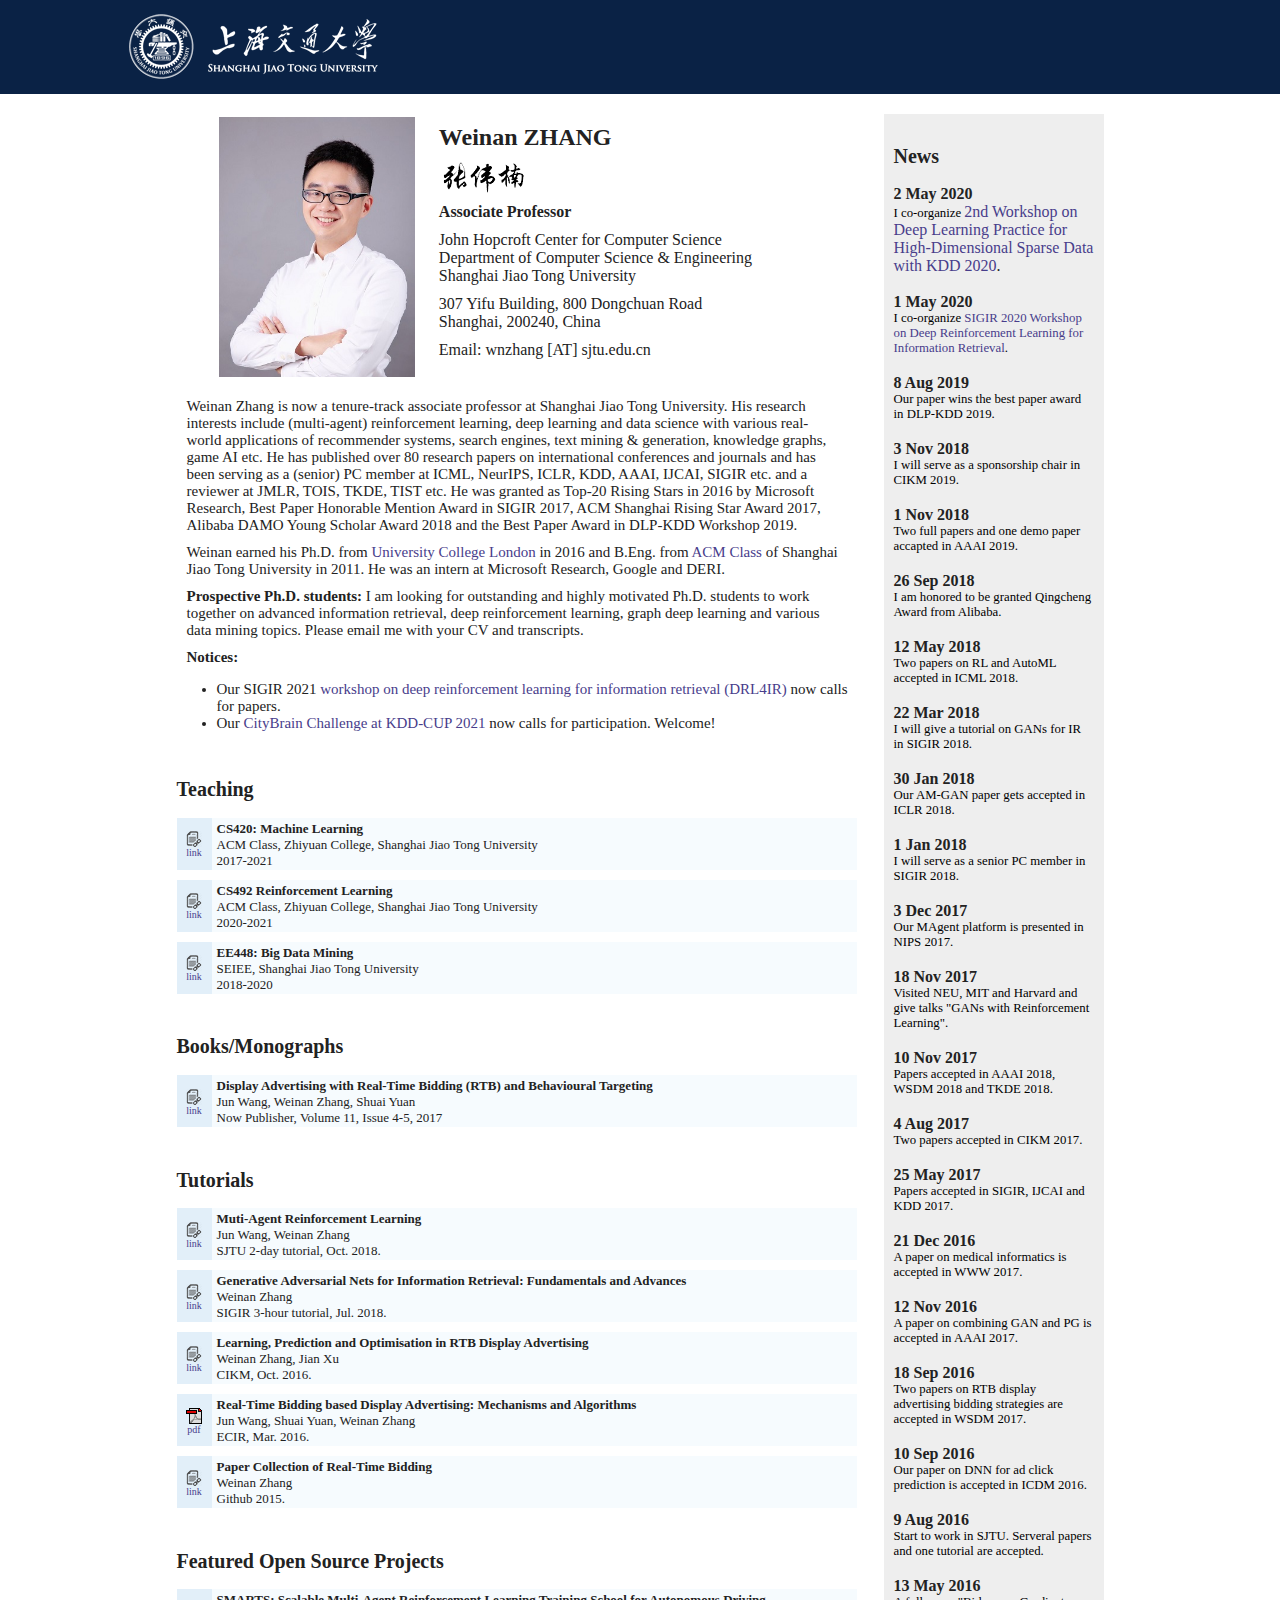
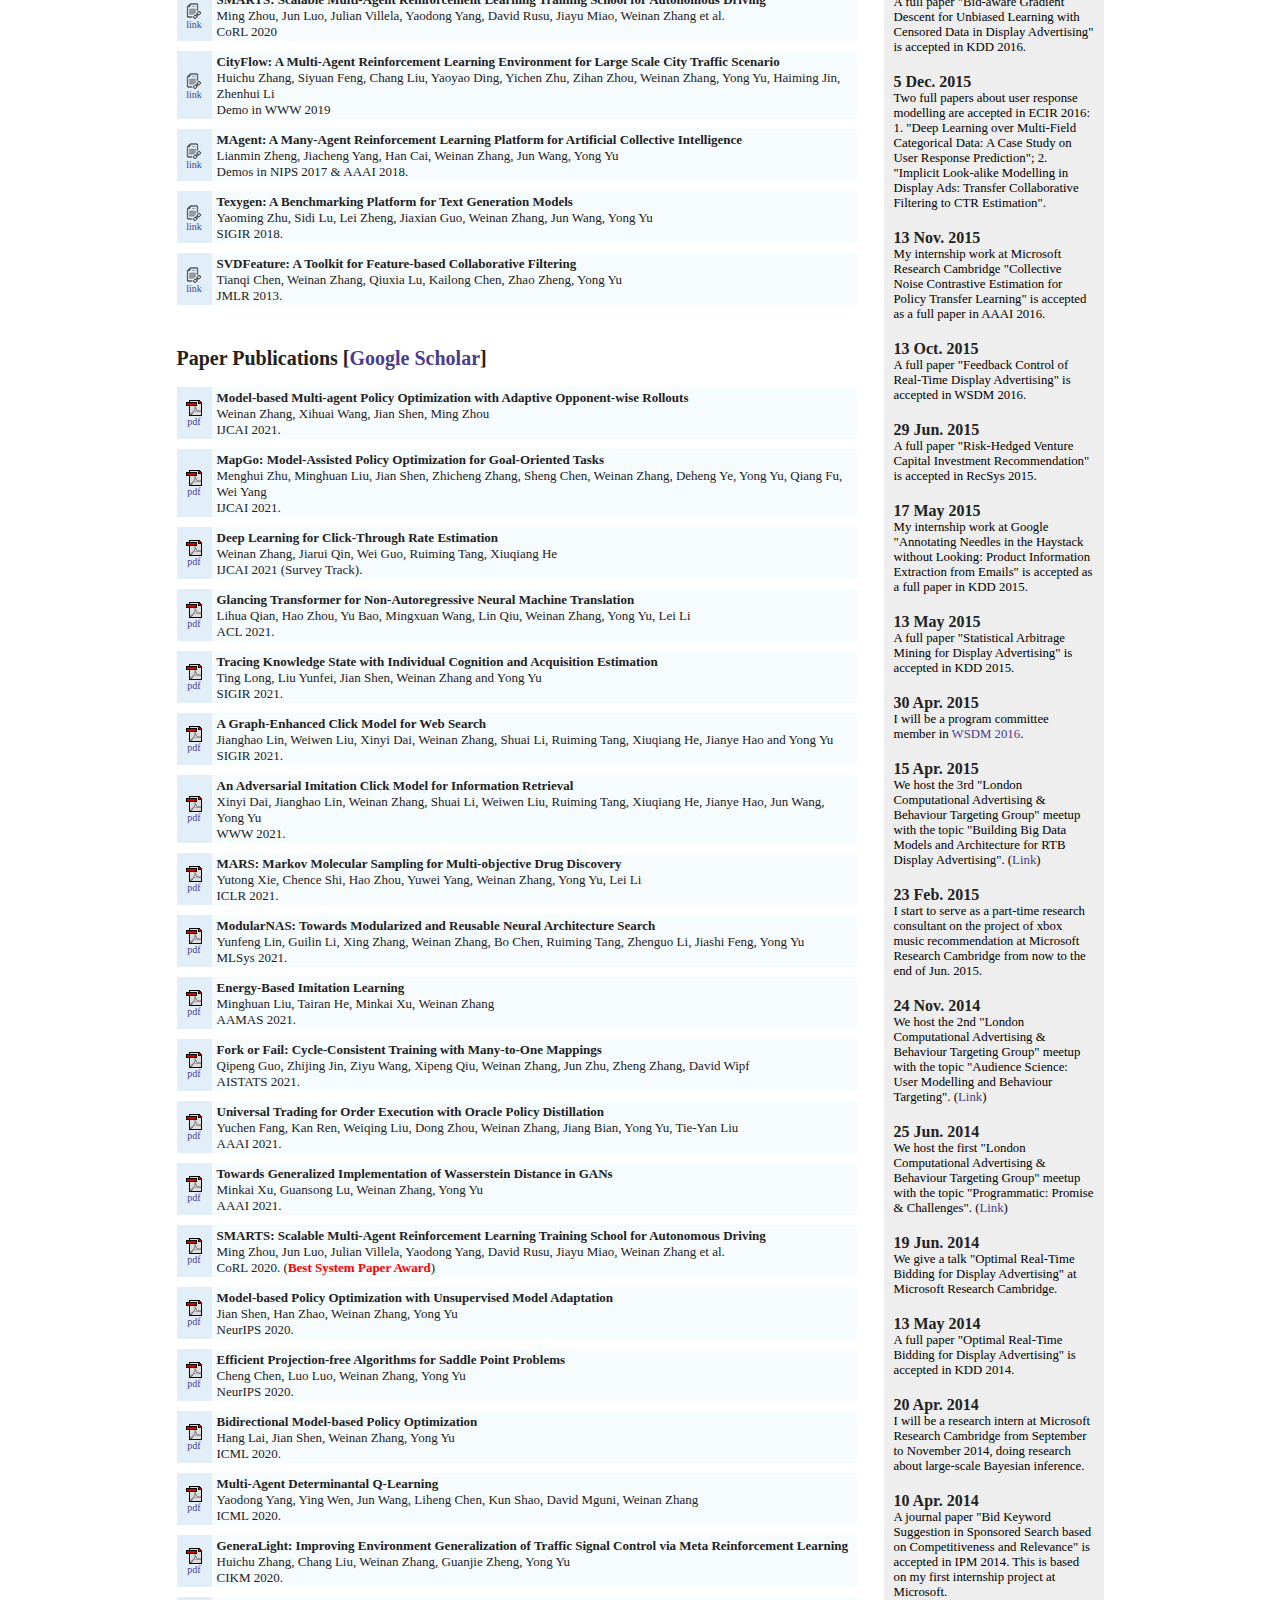
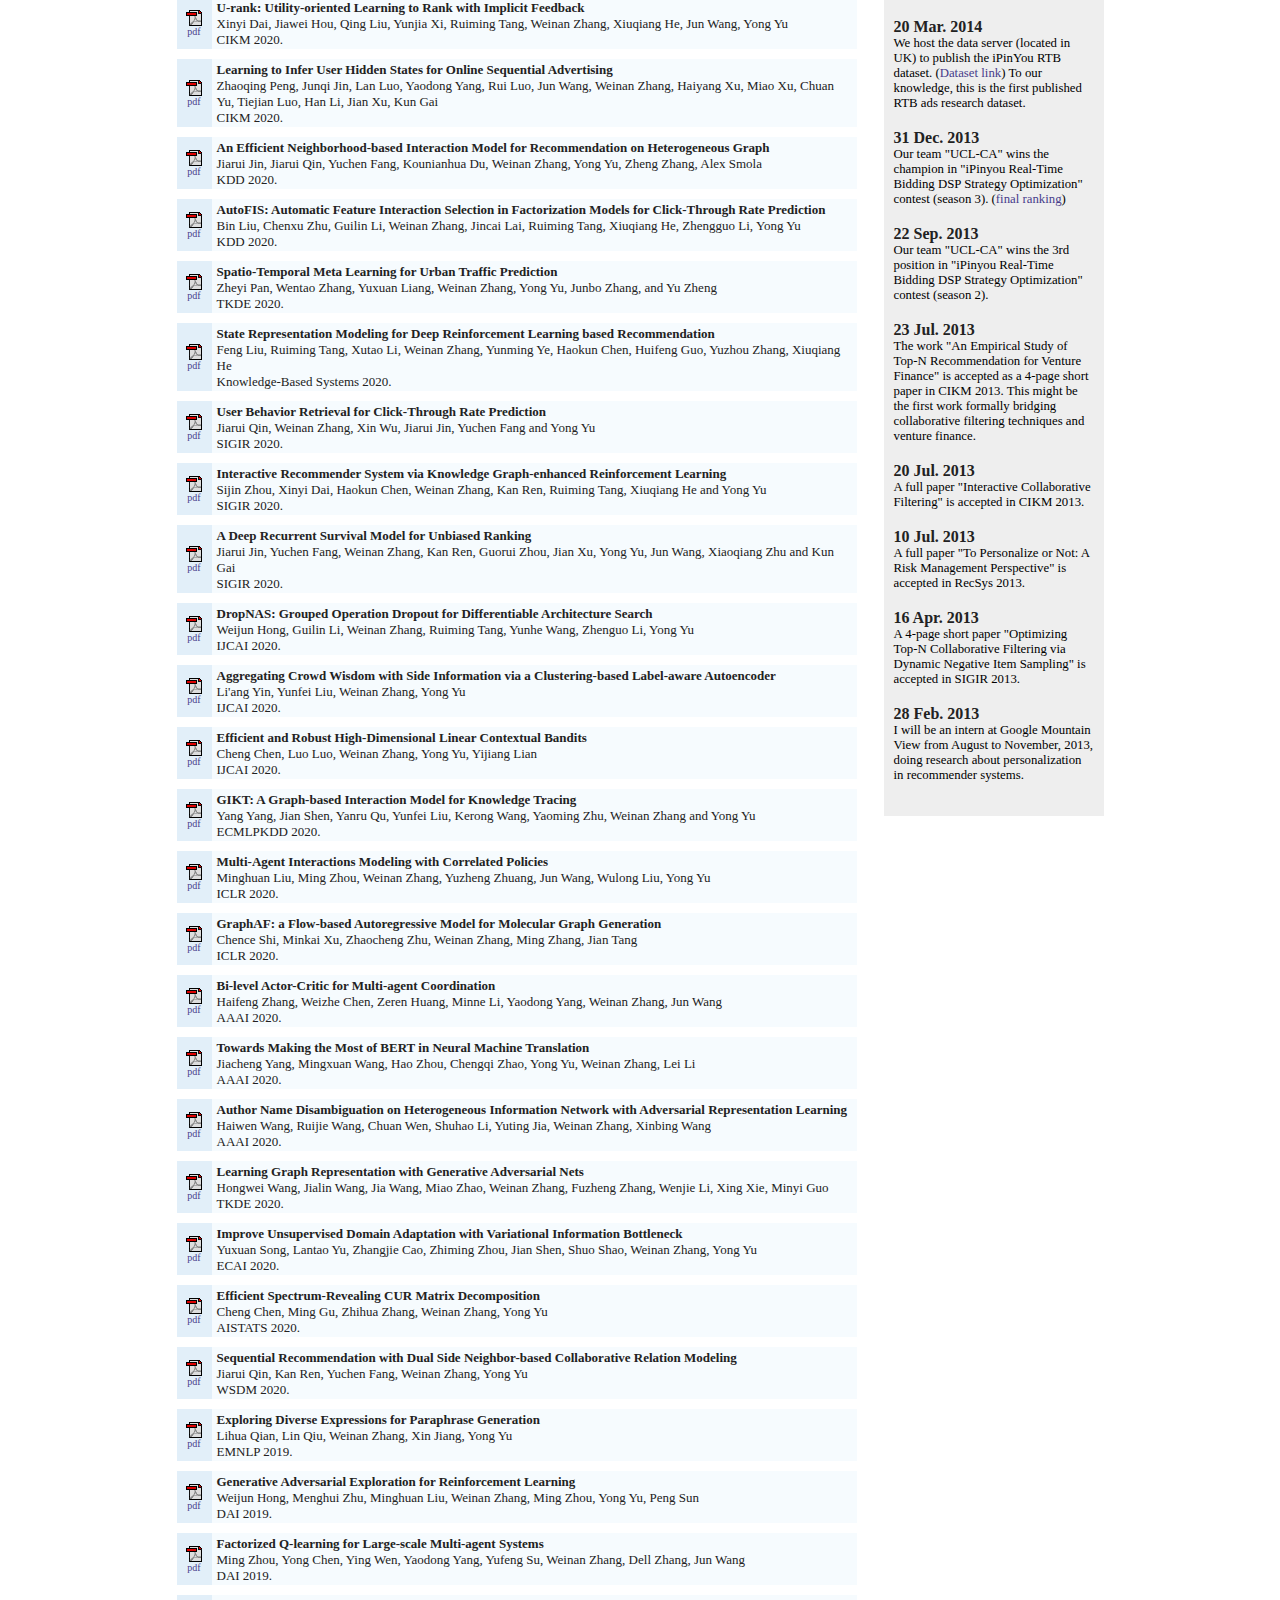
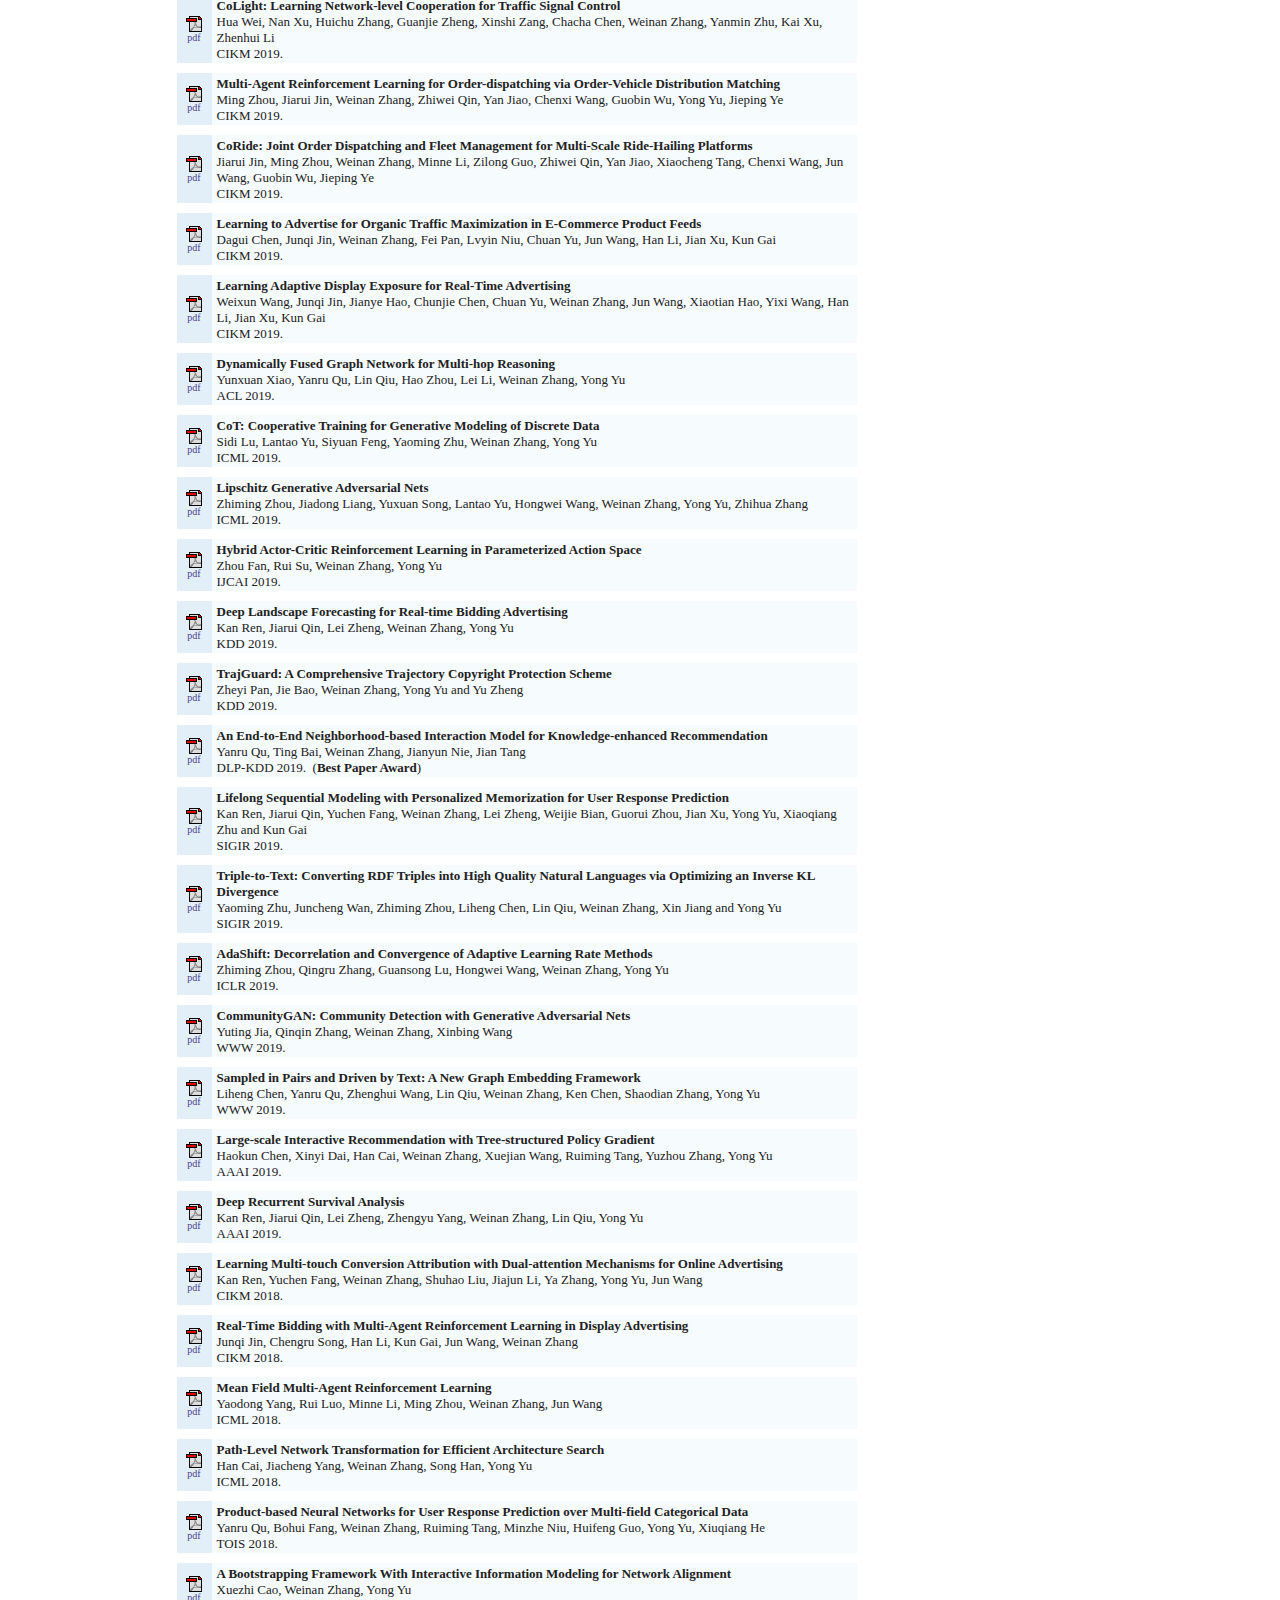
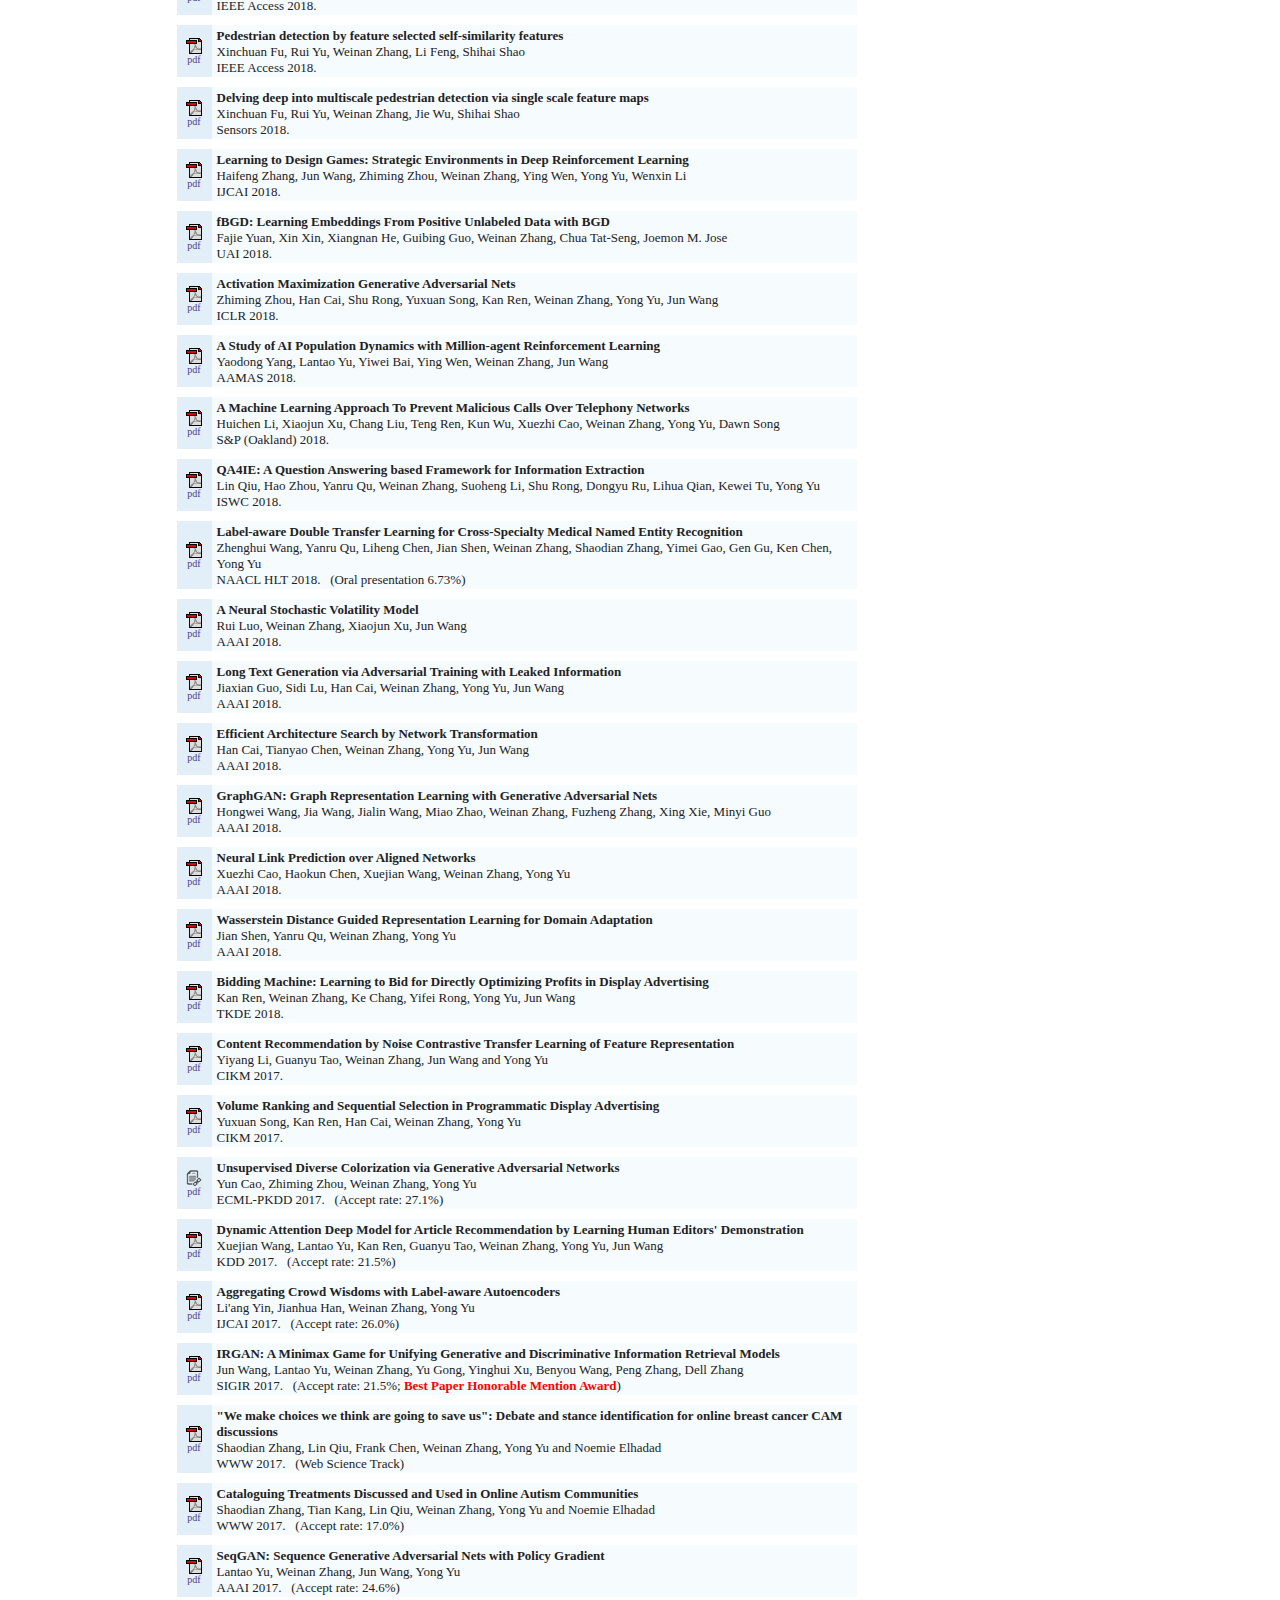
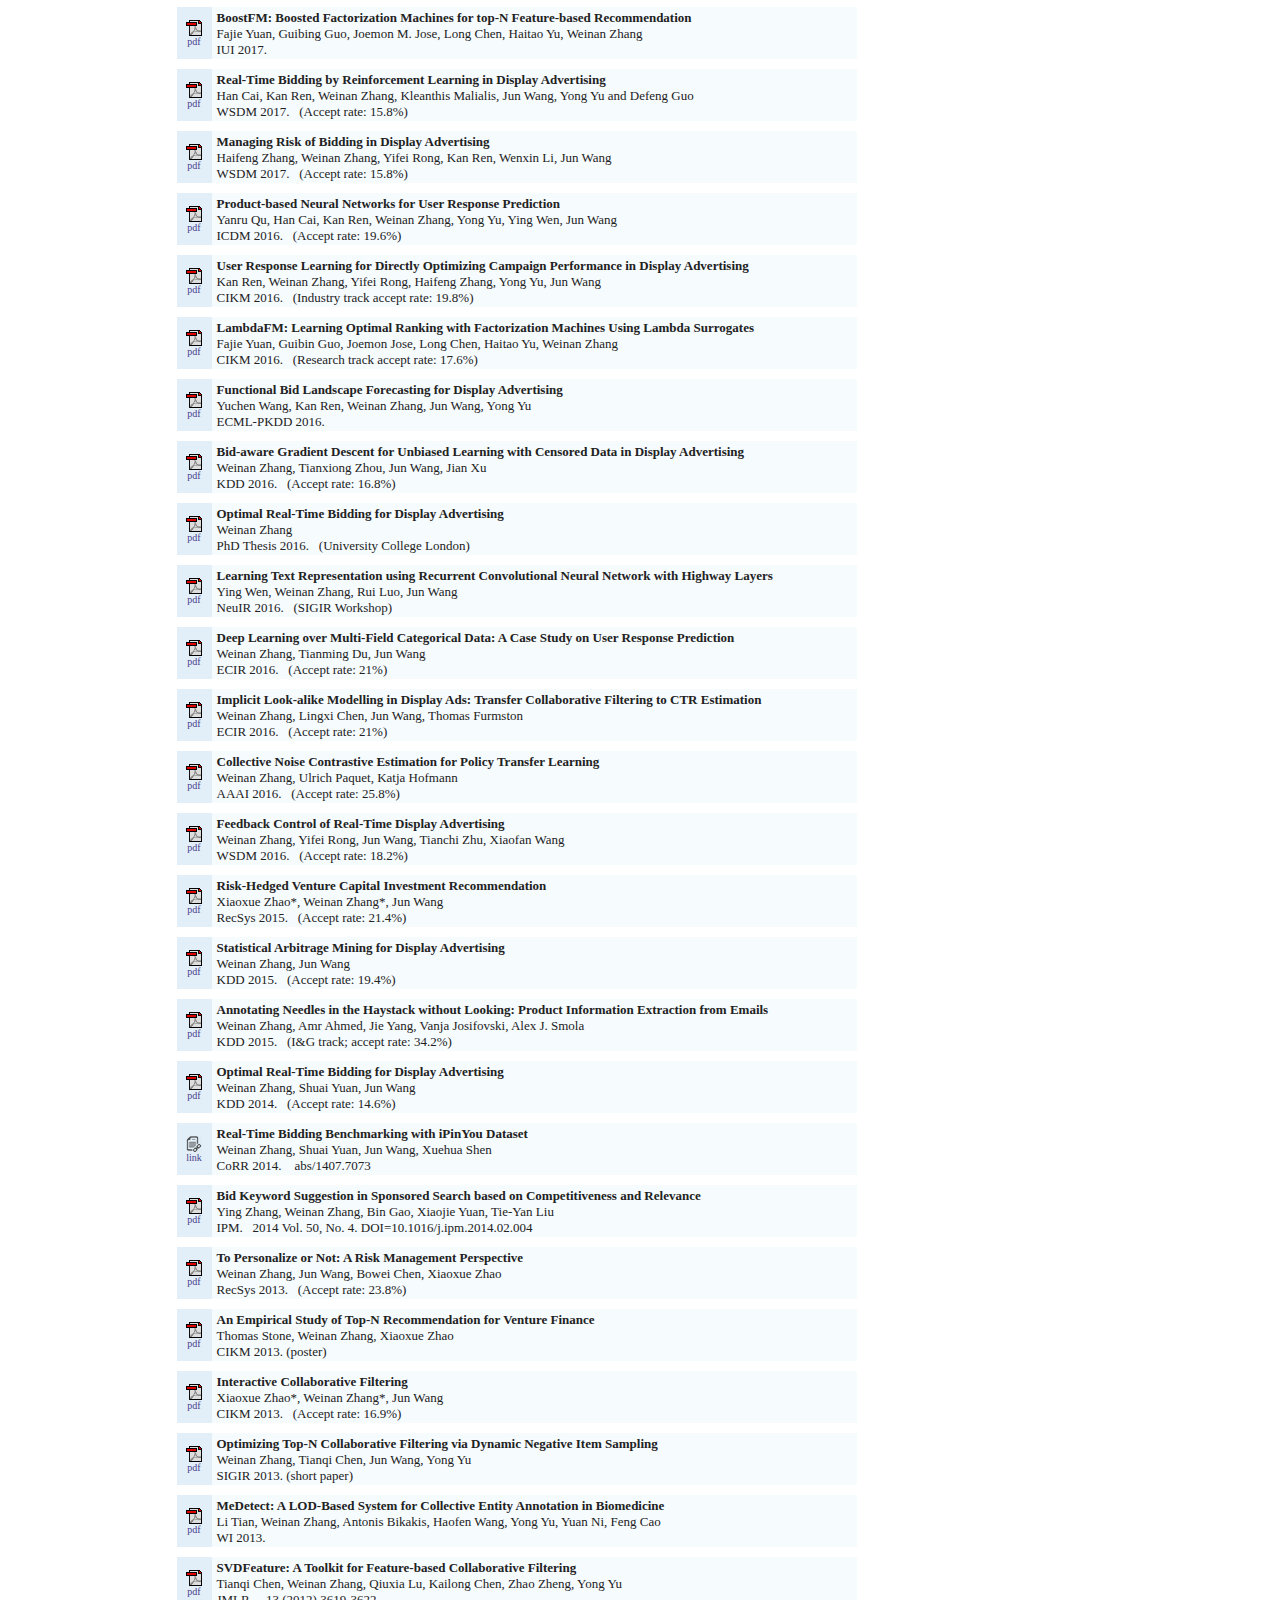
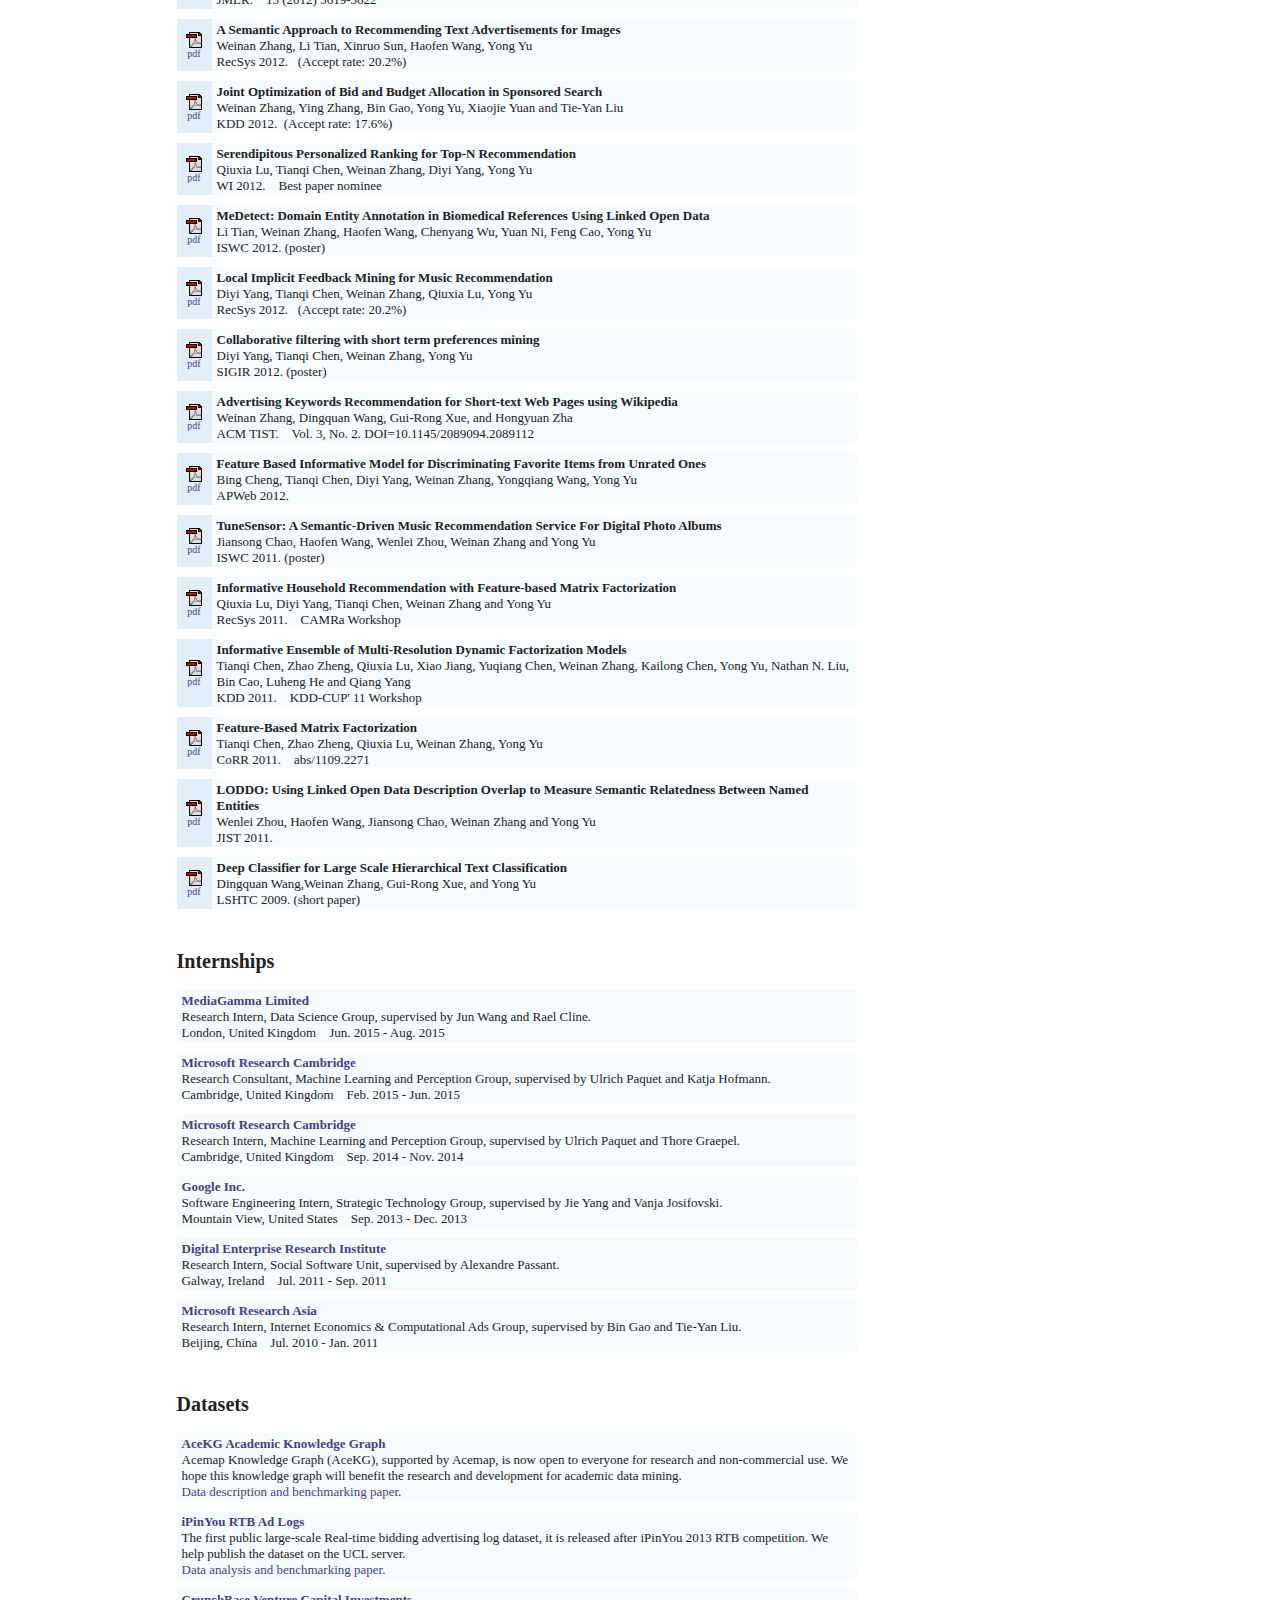
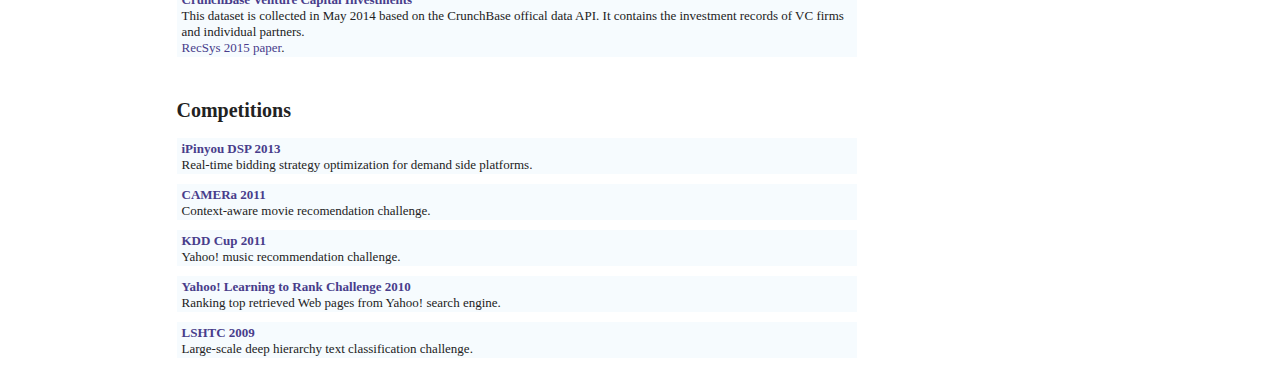
==== commit 46e093d7: "Update index.html" ====
--- a/index.html
+++ b/index.html
@@ -321,7 +321,6 @@
   </TR>
  </TBODY>
 </TABLE>
-<TABLE>
 <TABLE>
   <TBODY>
   <TR>
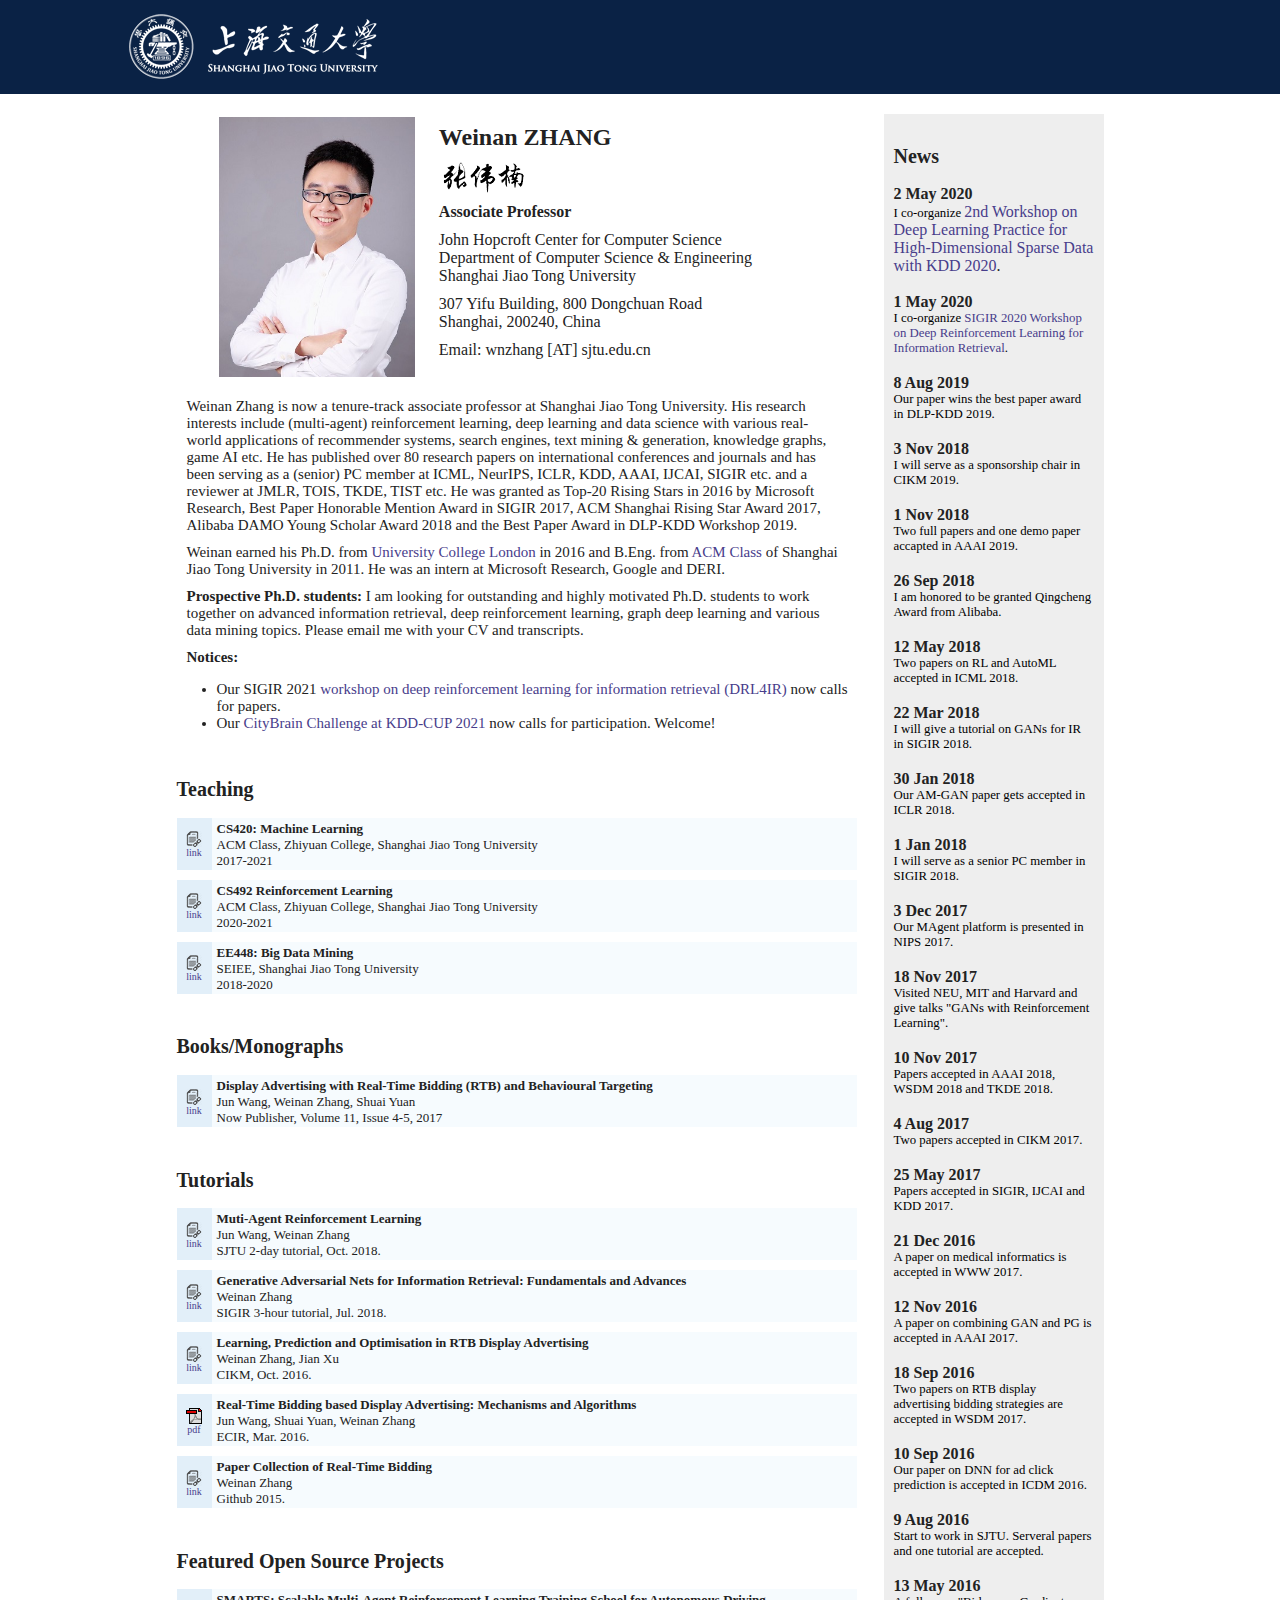
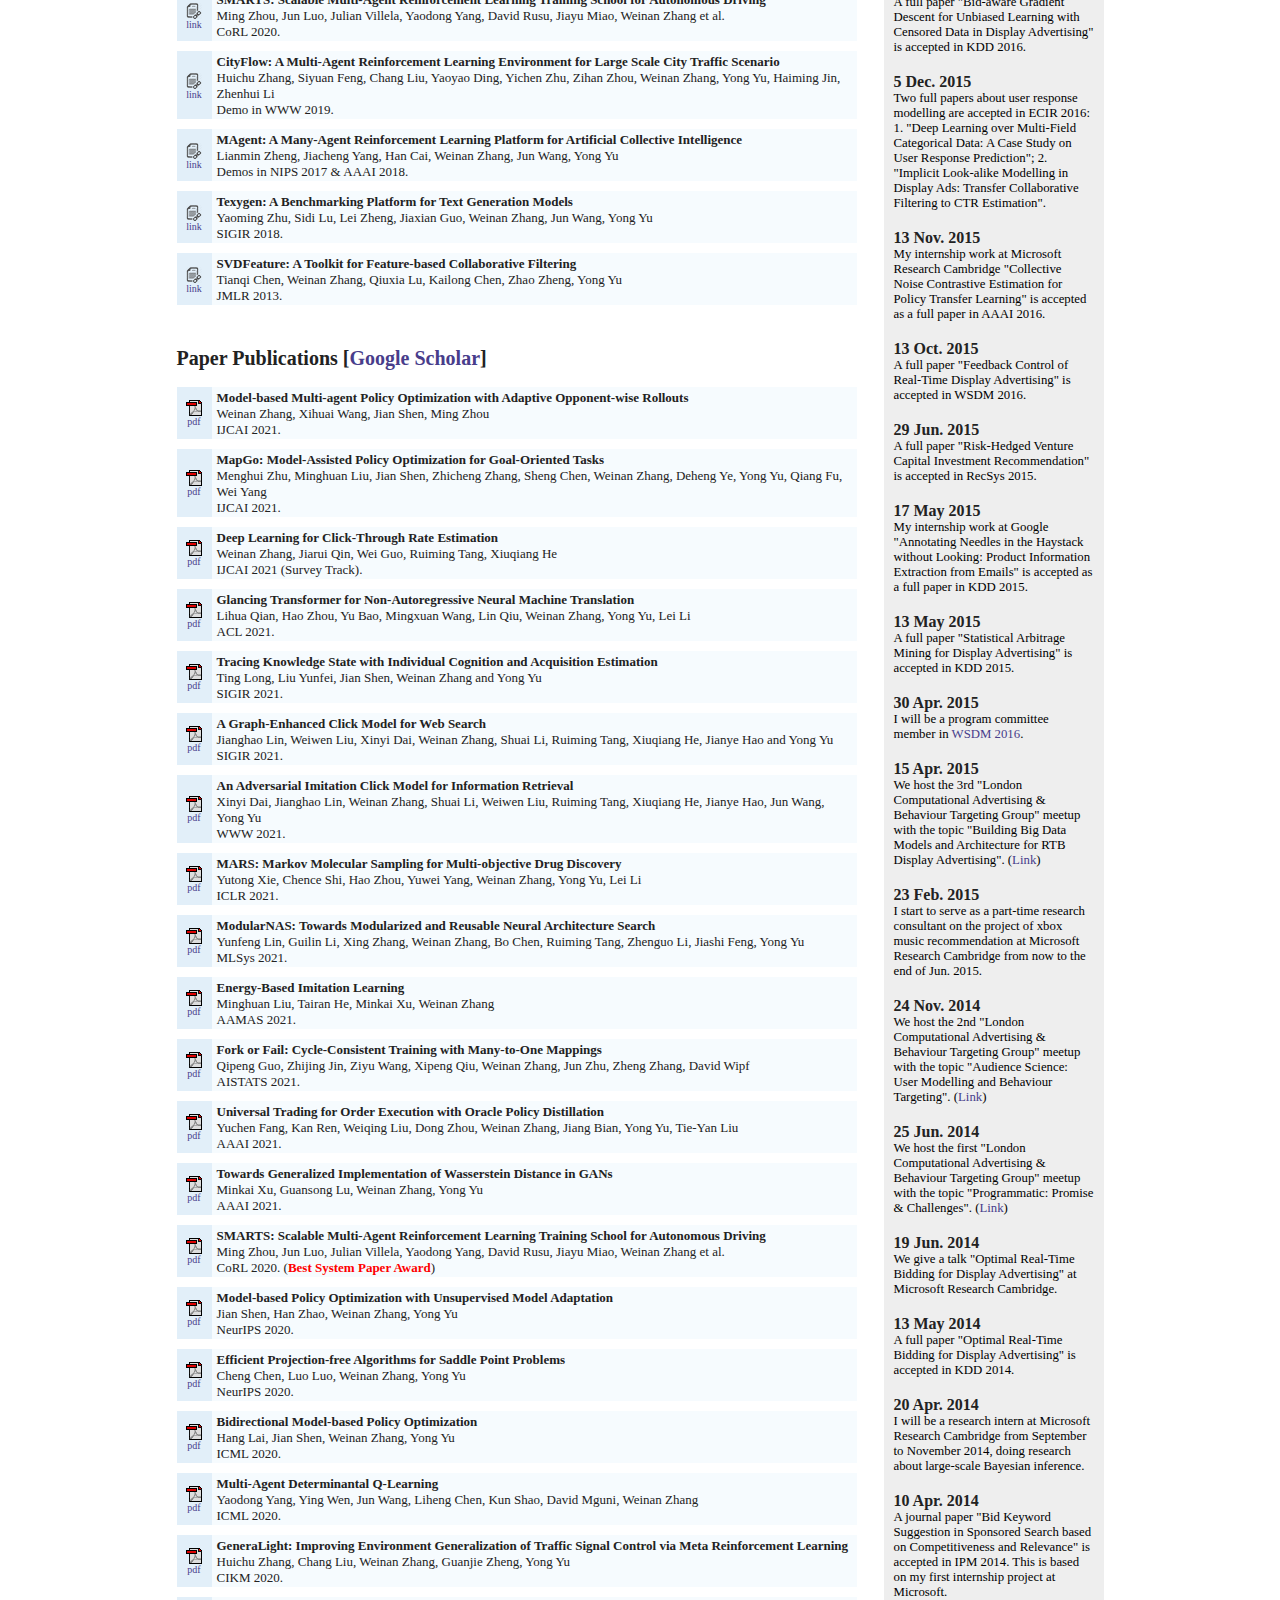
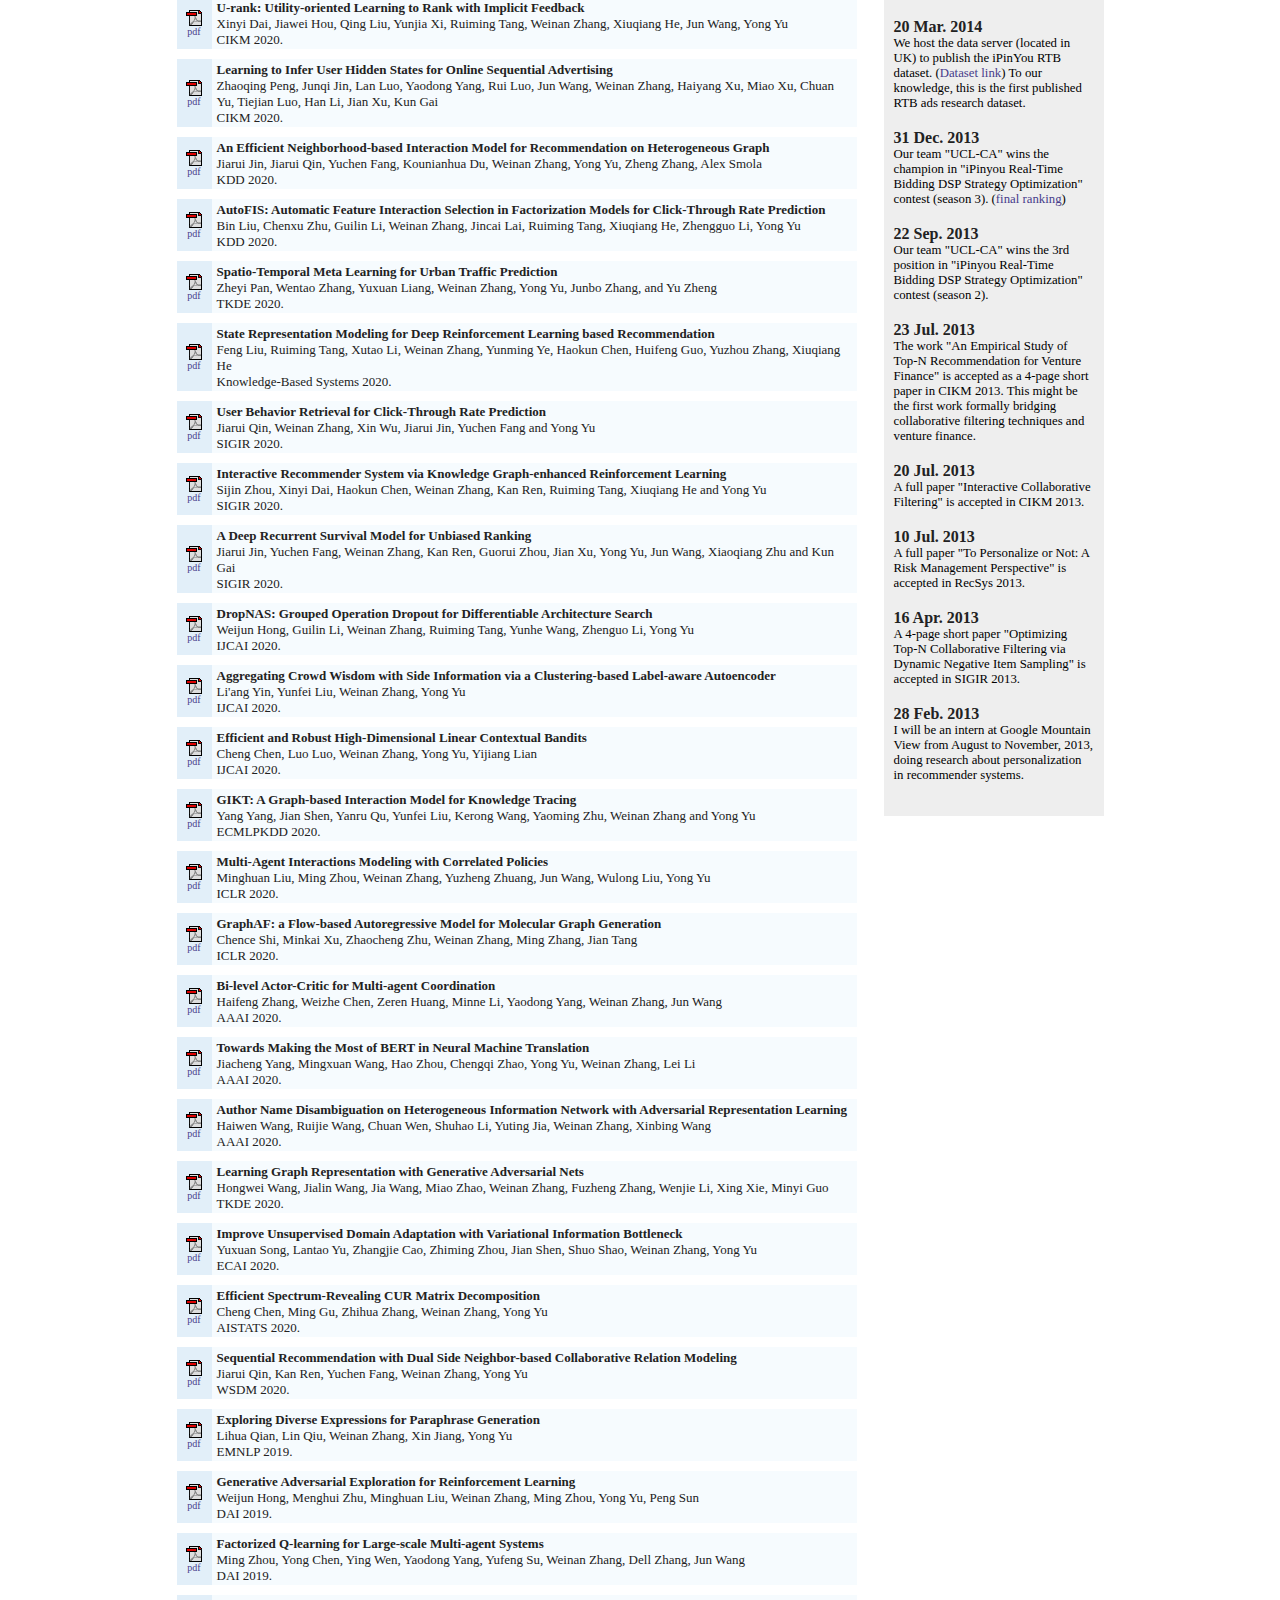
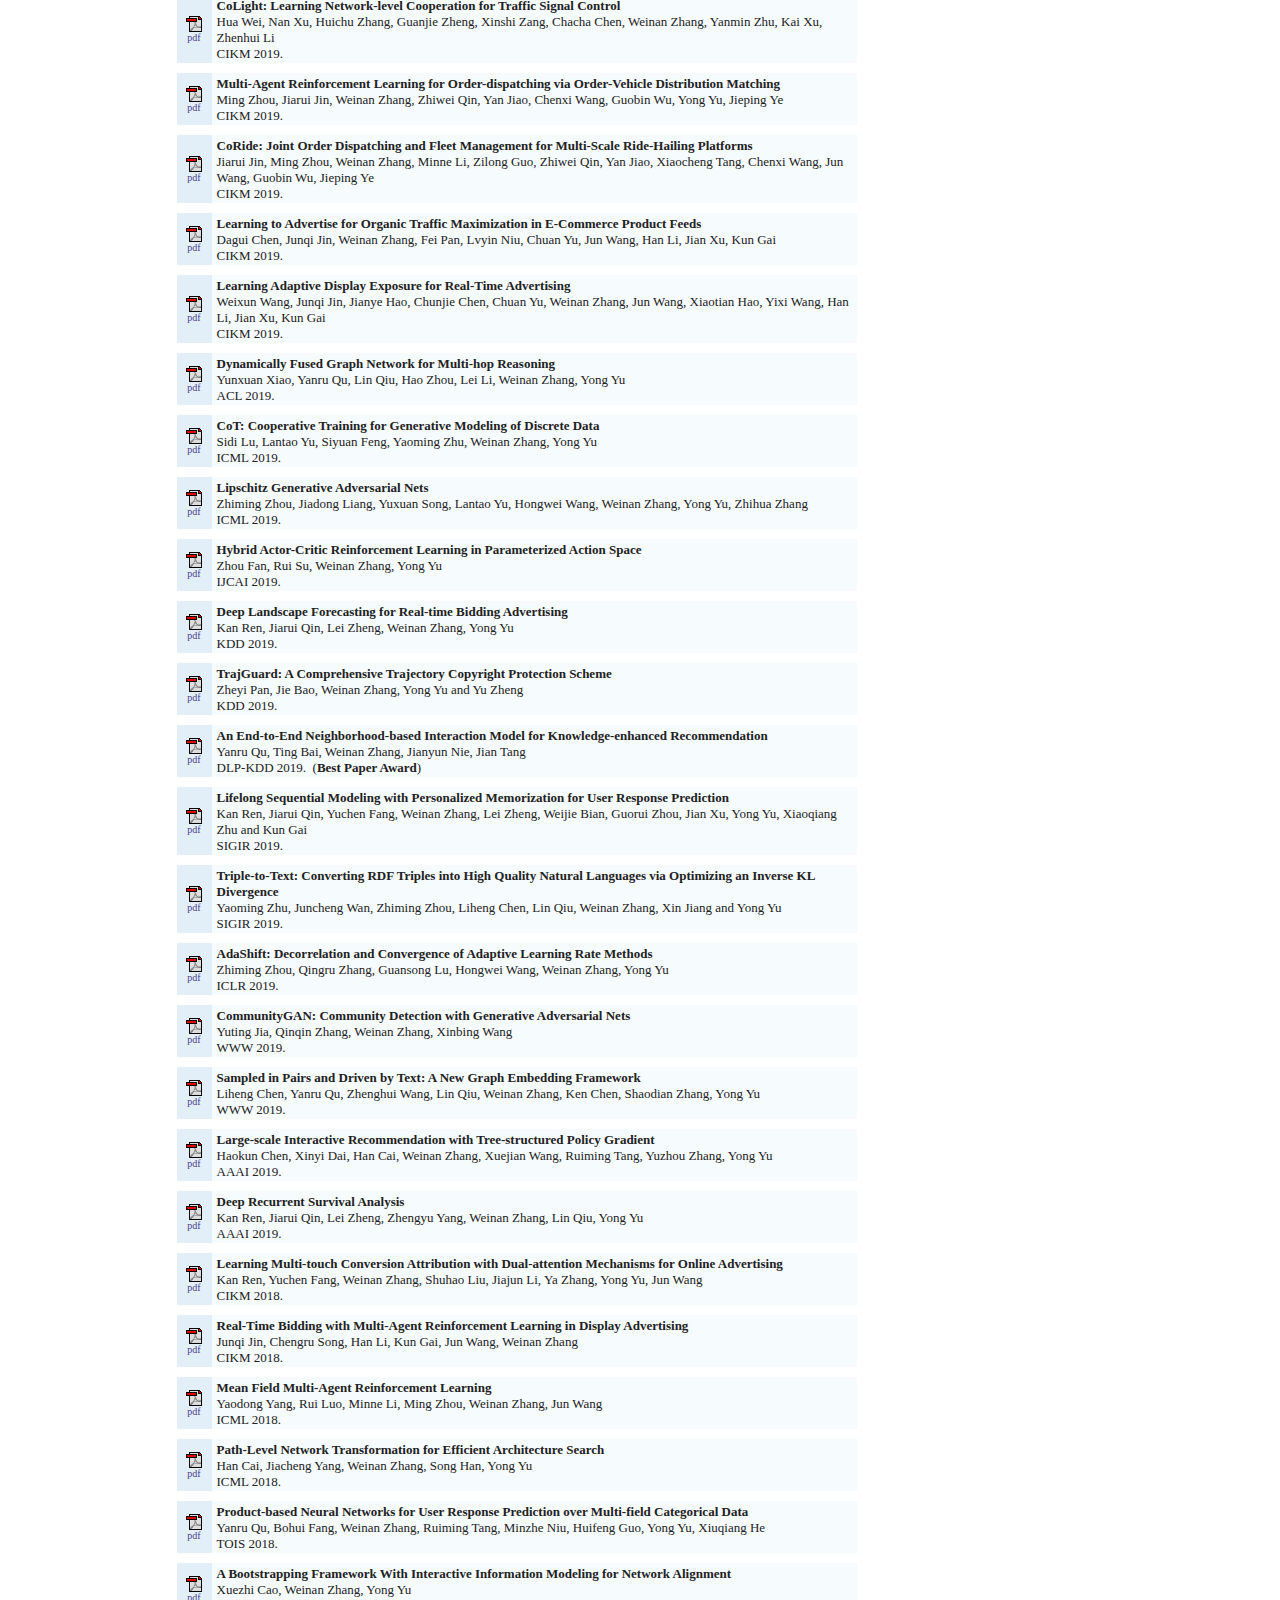
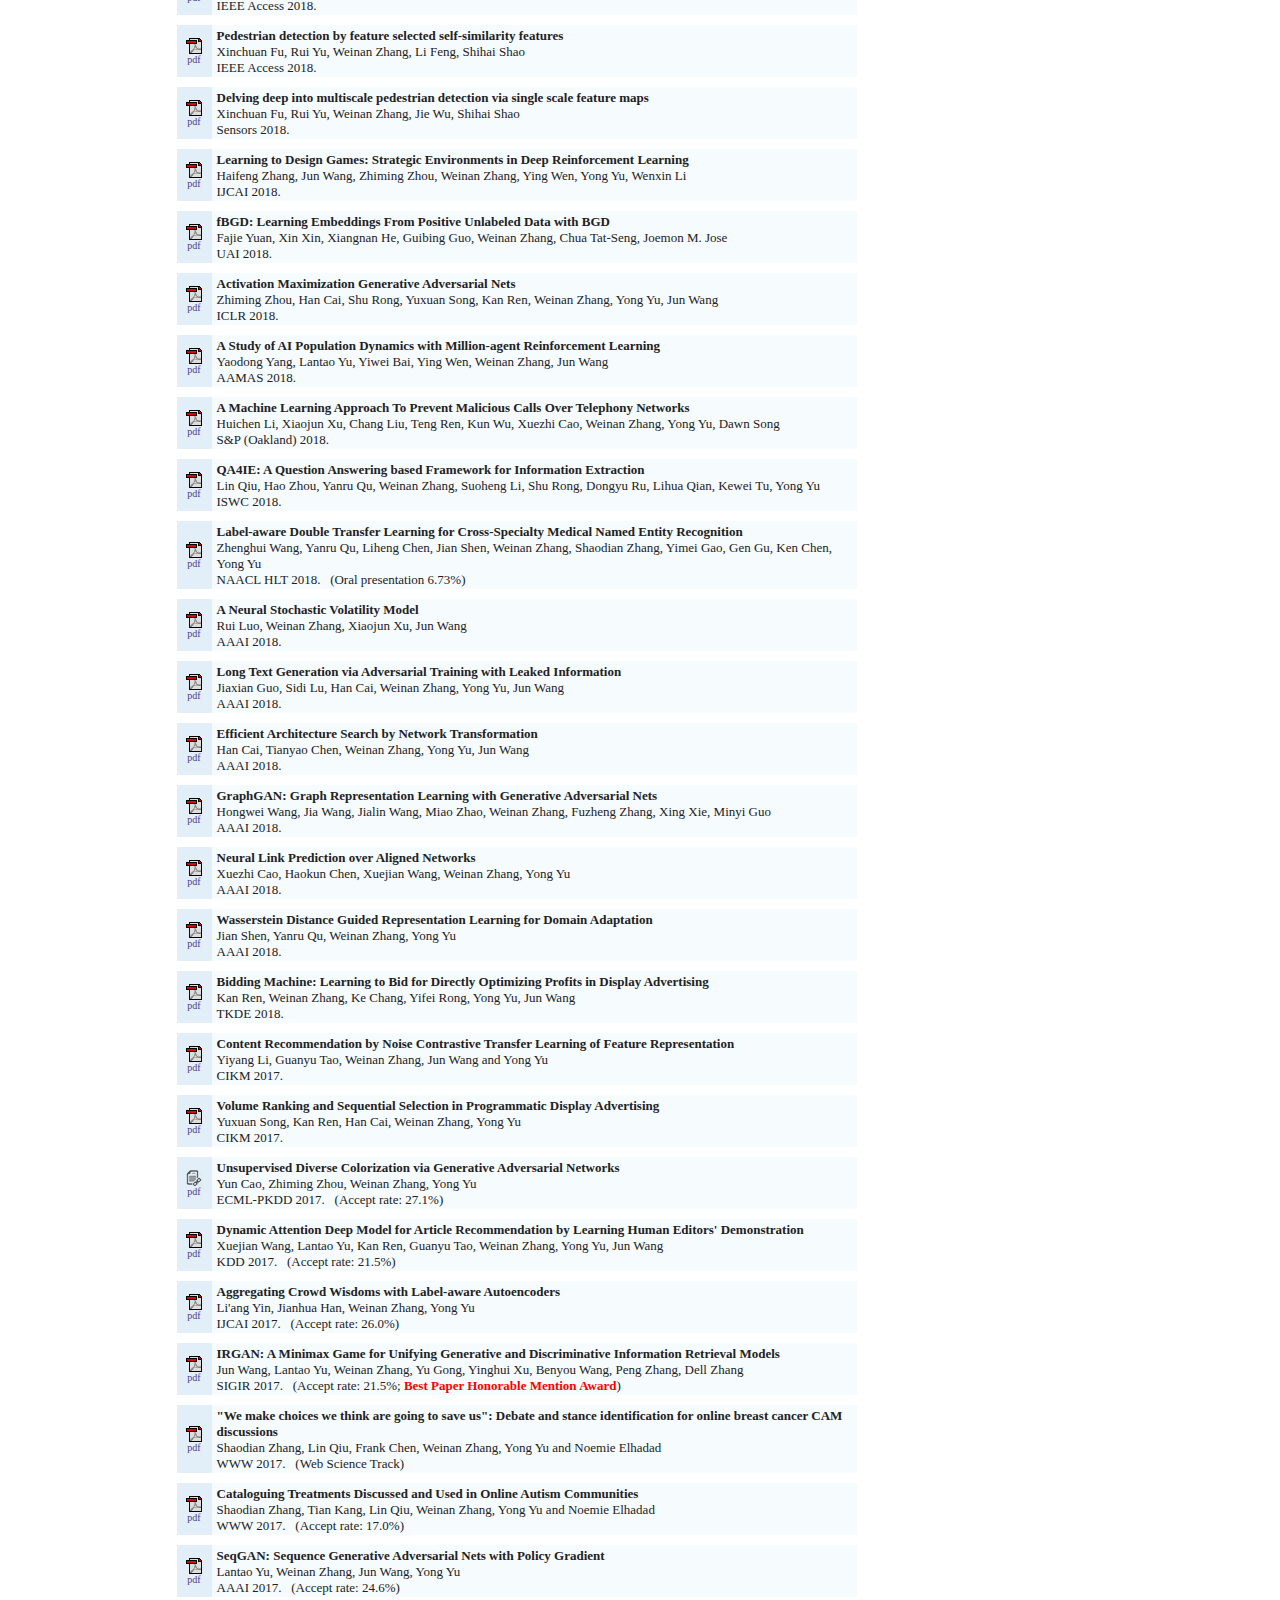
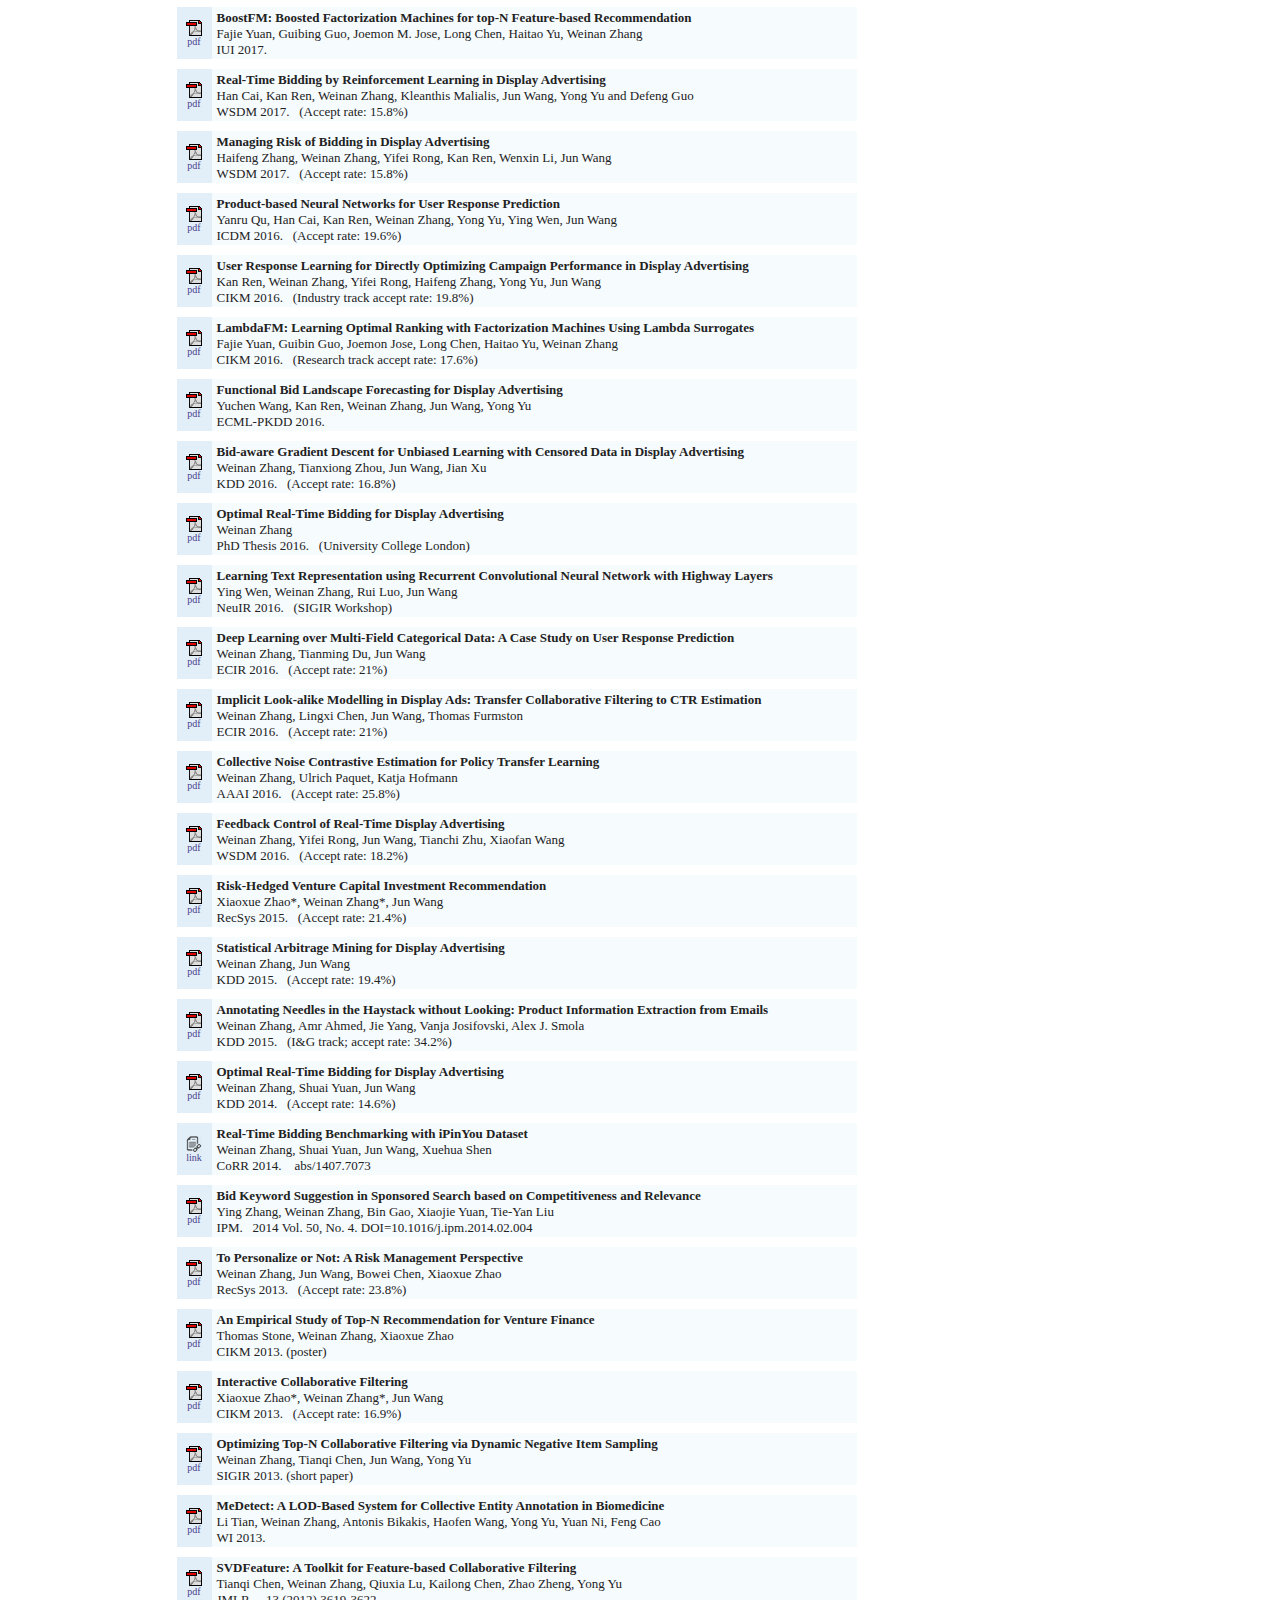
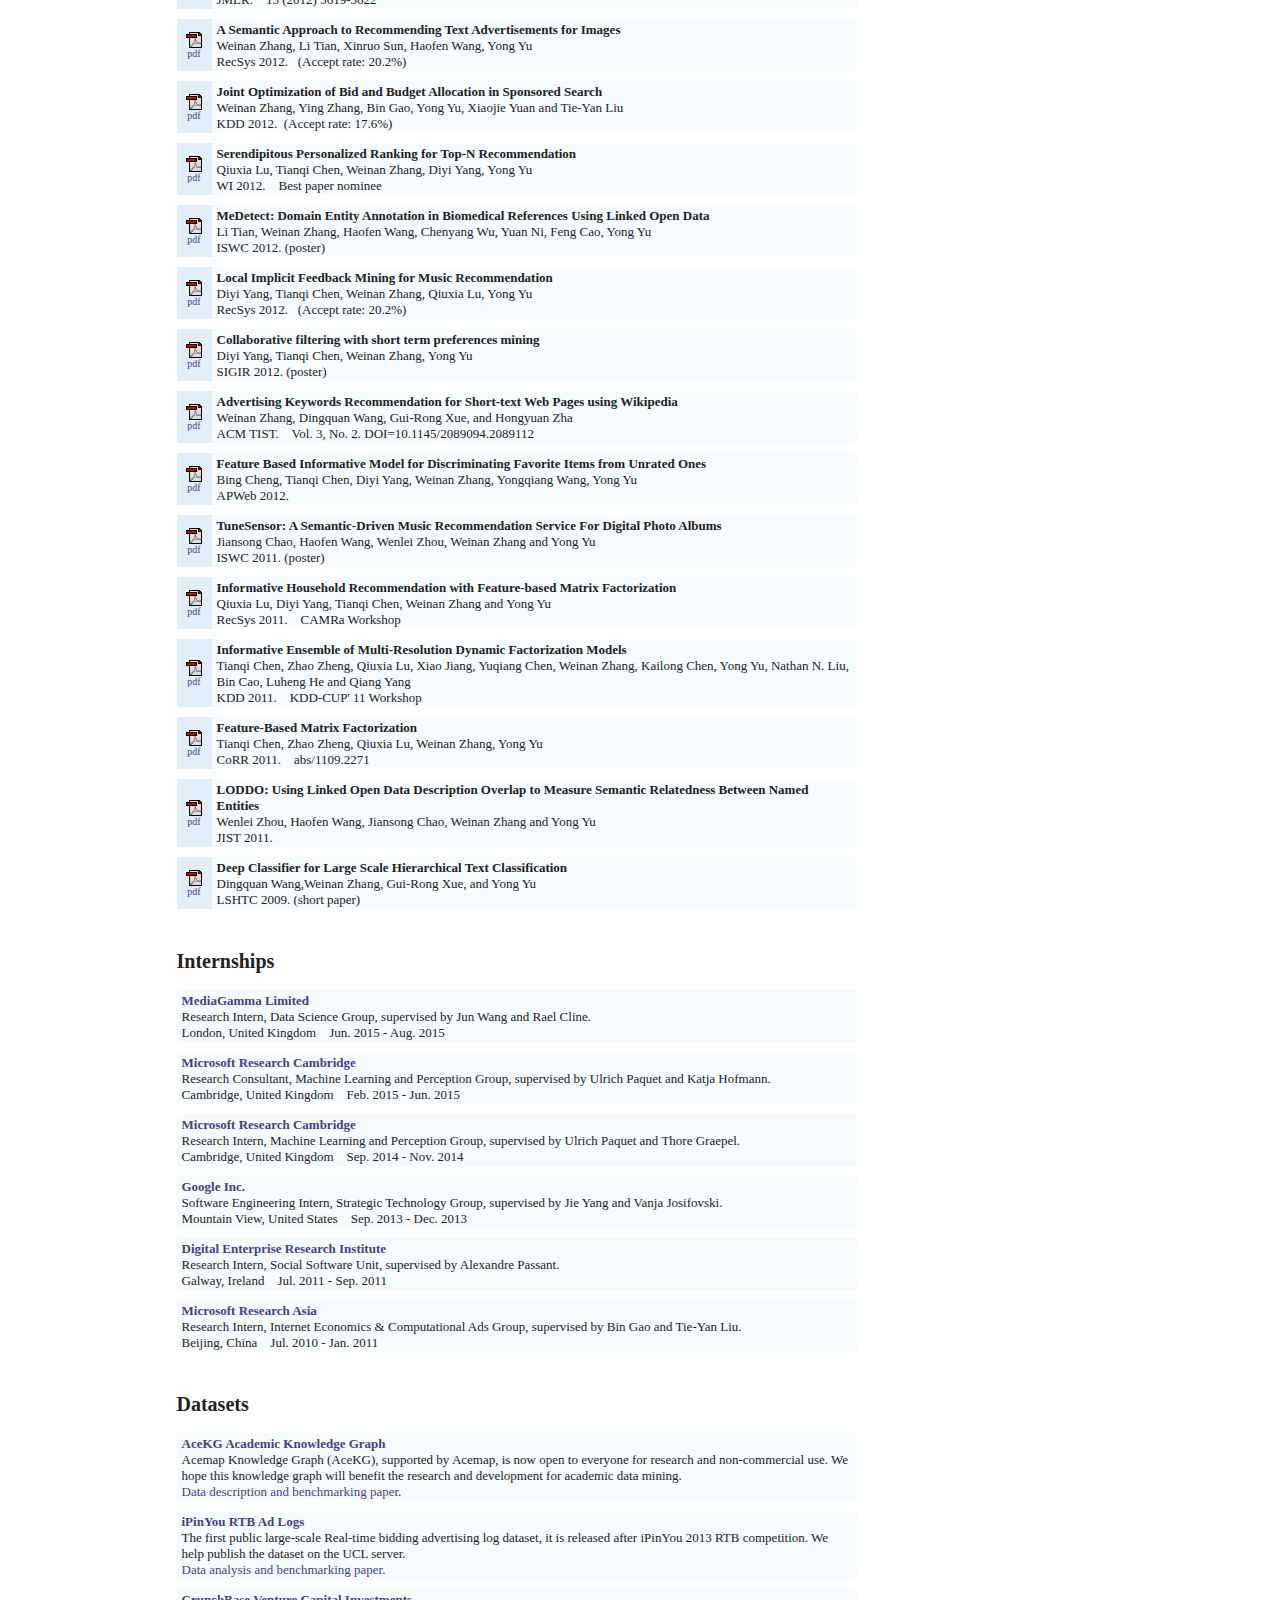
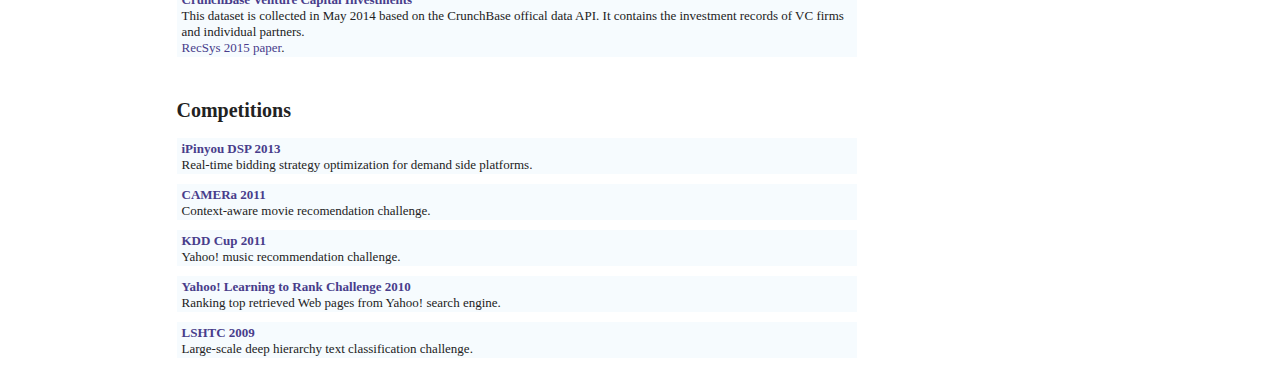
==== commit 5a37bfa4: "Update index.html" ====
--- a/index.html
+++ b/index.html
@@ -208,7 +208,7 @@
       src="./pics/link.png"><BR>link</A></TD>
     <TD><SPAN class=title>SMARTS: Scalable Multi-Agent Reinforcement Learning Training School for Autonomous Driving</SPAN>
       <BR>Ming Zhou, Jun Luo, Julian Villela, Yaodong Yang, David Rusu, Jiayu Miao, Weinan Zhang et al.
-	  <BR>CoRL 2020
+	  <BR>CoRL 2020.
 	</TD>
   </TR>
  </TBODY>
@@ -221,7 +221,7 @@
       src="./pics/link.png"><BR>link</A></TD>
     <TD><SPAN class=title>CityFlow: A Multi-Agent Reinforcement Learning Environment for Large Scale City Traffic Scenario</SPAN>
       <BR>Huichu Zhang, Siyuan Feng, Chang Liu, Yaoyao Ding, Yichen Zhu, Zihan Zhou, Weinan Zhang, Yong Yu, Haiming Jin, Zhenhui Li
-	  <BR>Demo in WWW 2019
+	  <BR>Demo in WWW 2019.
 	</TD>
   </TR>
  </TBODY>
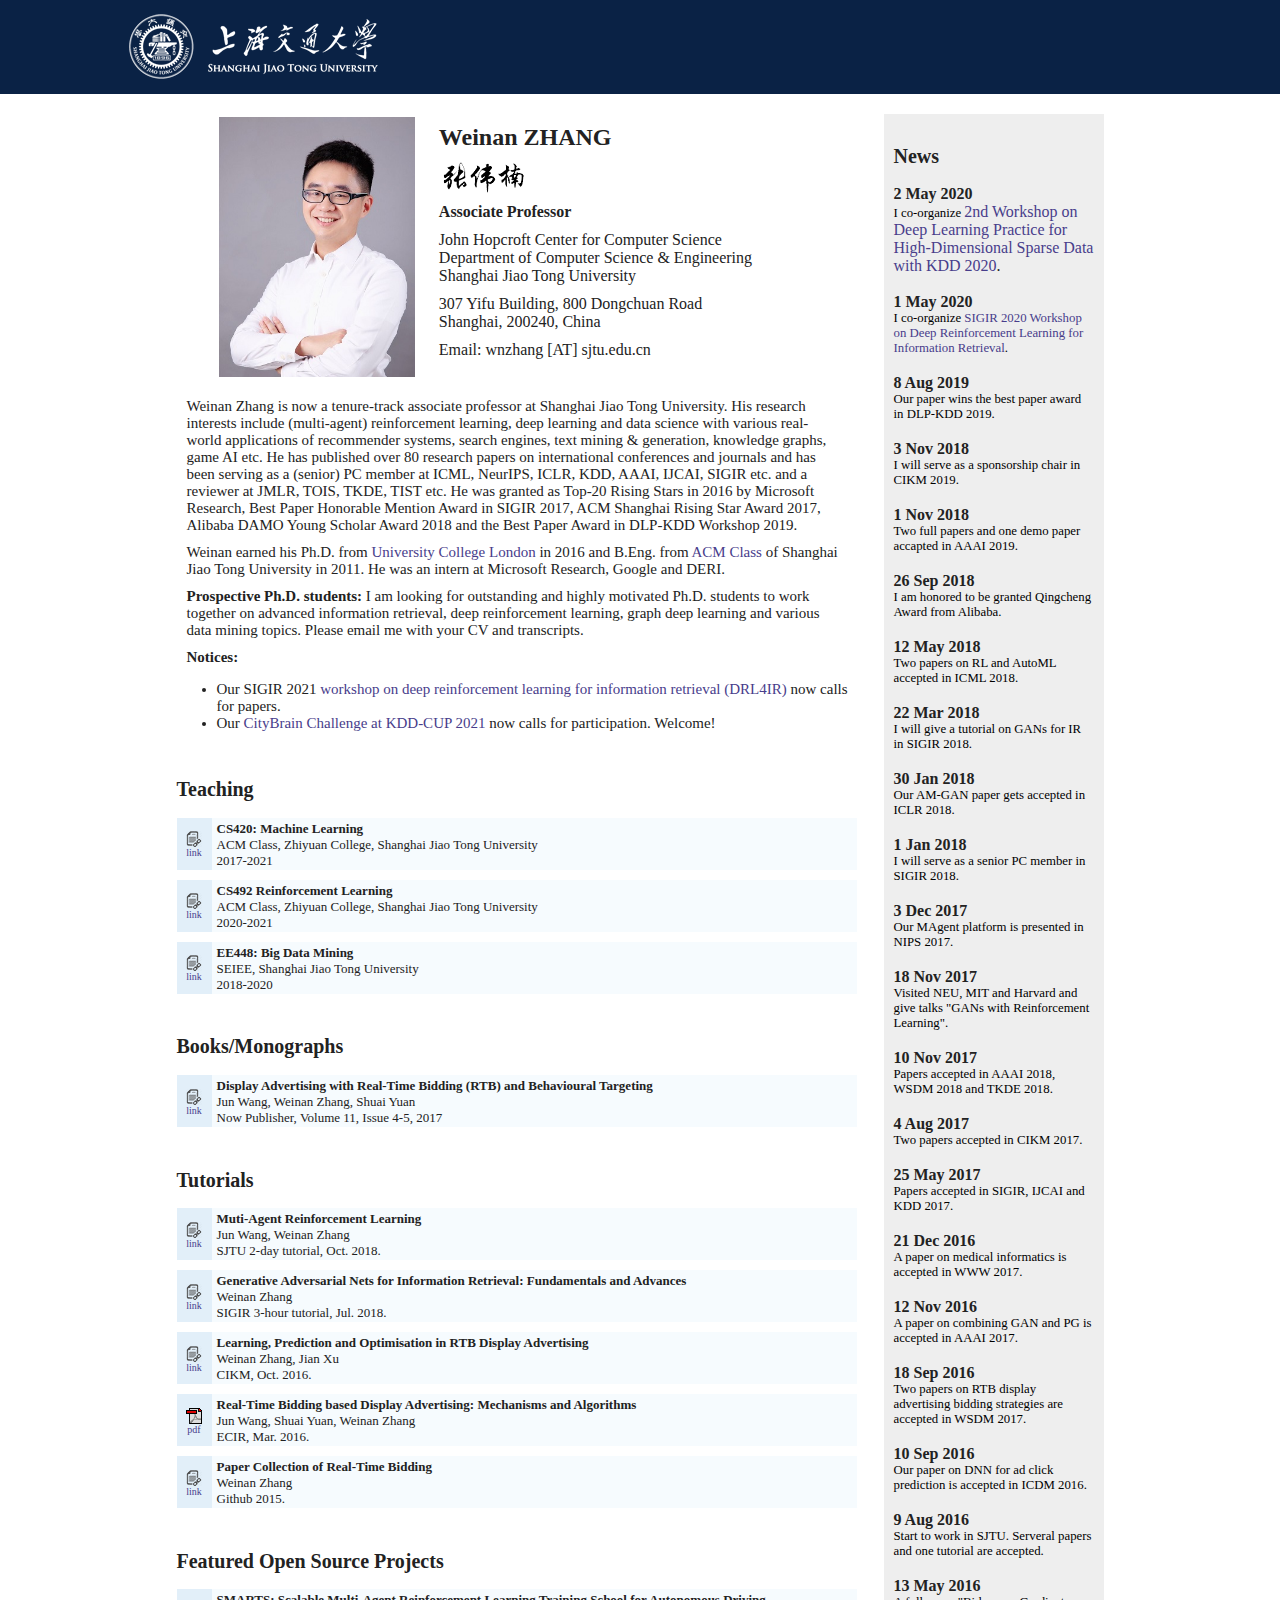
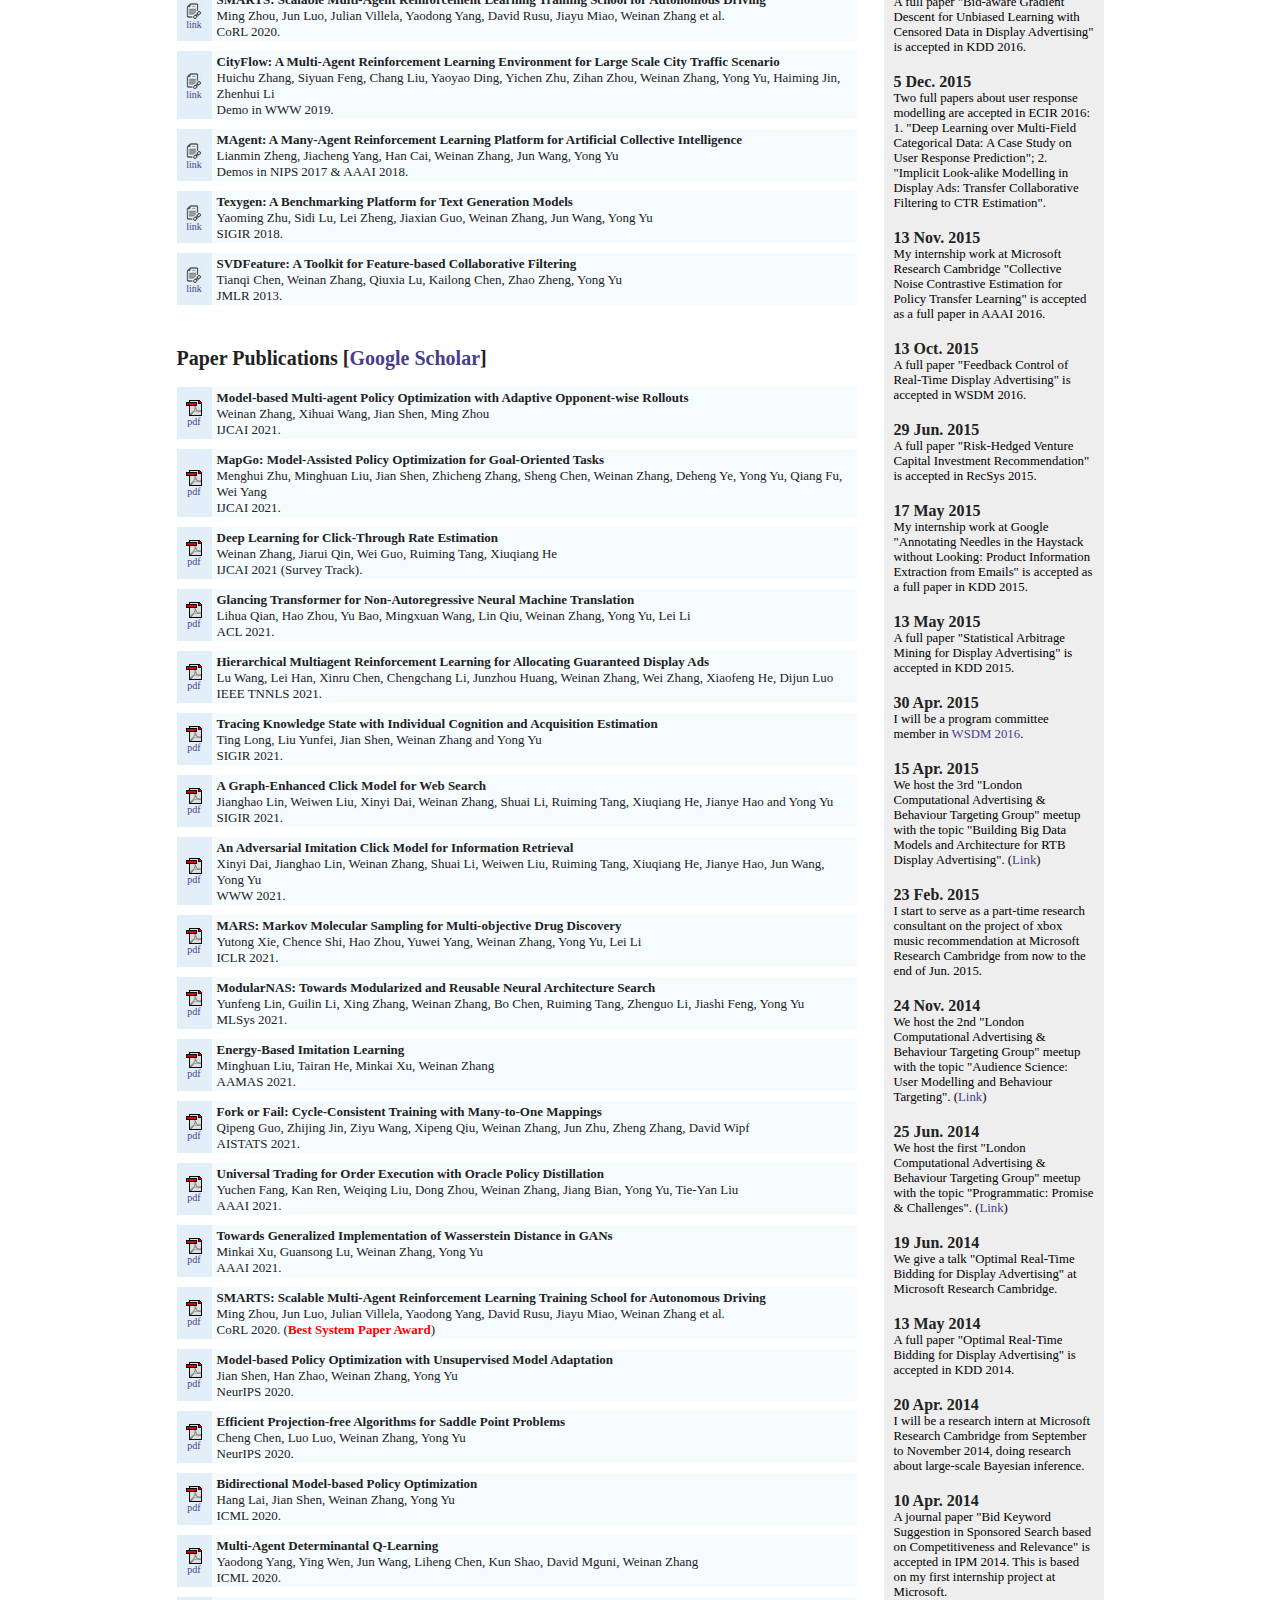
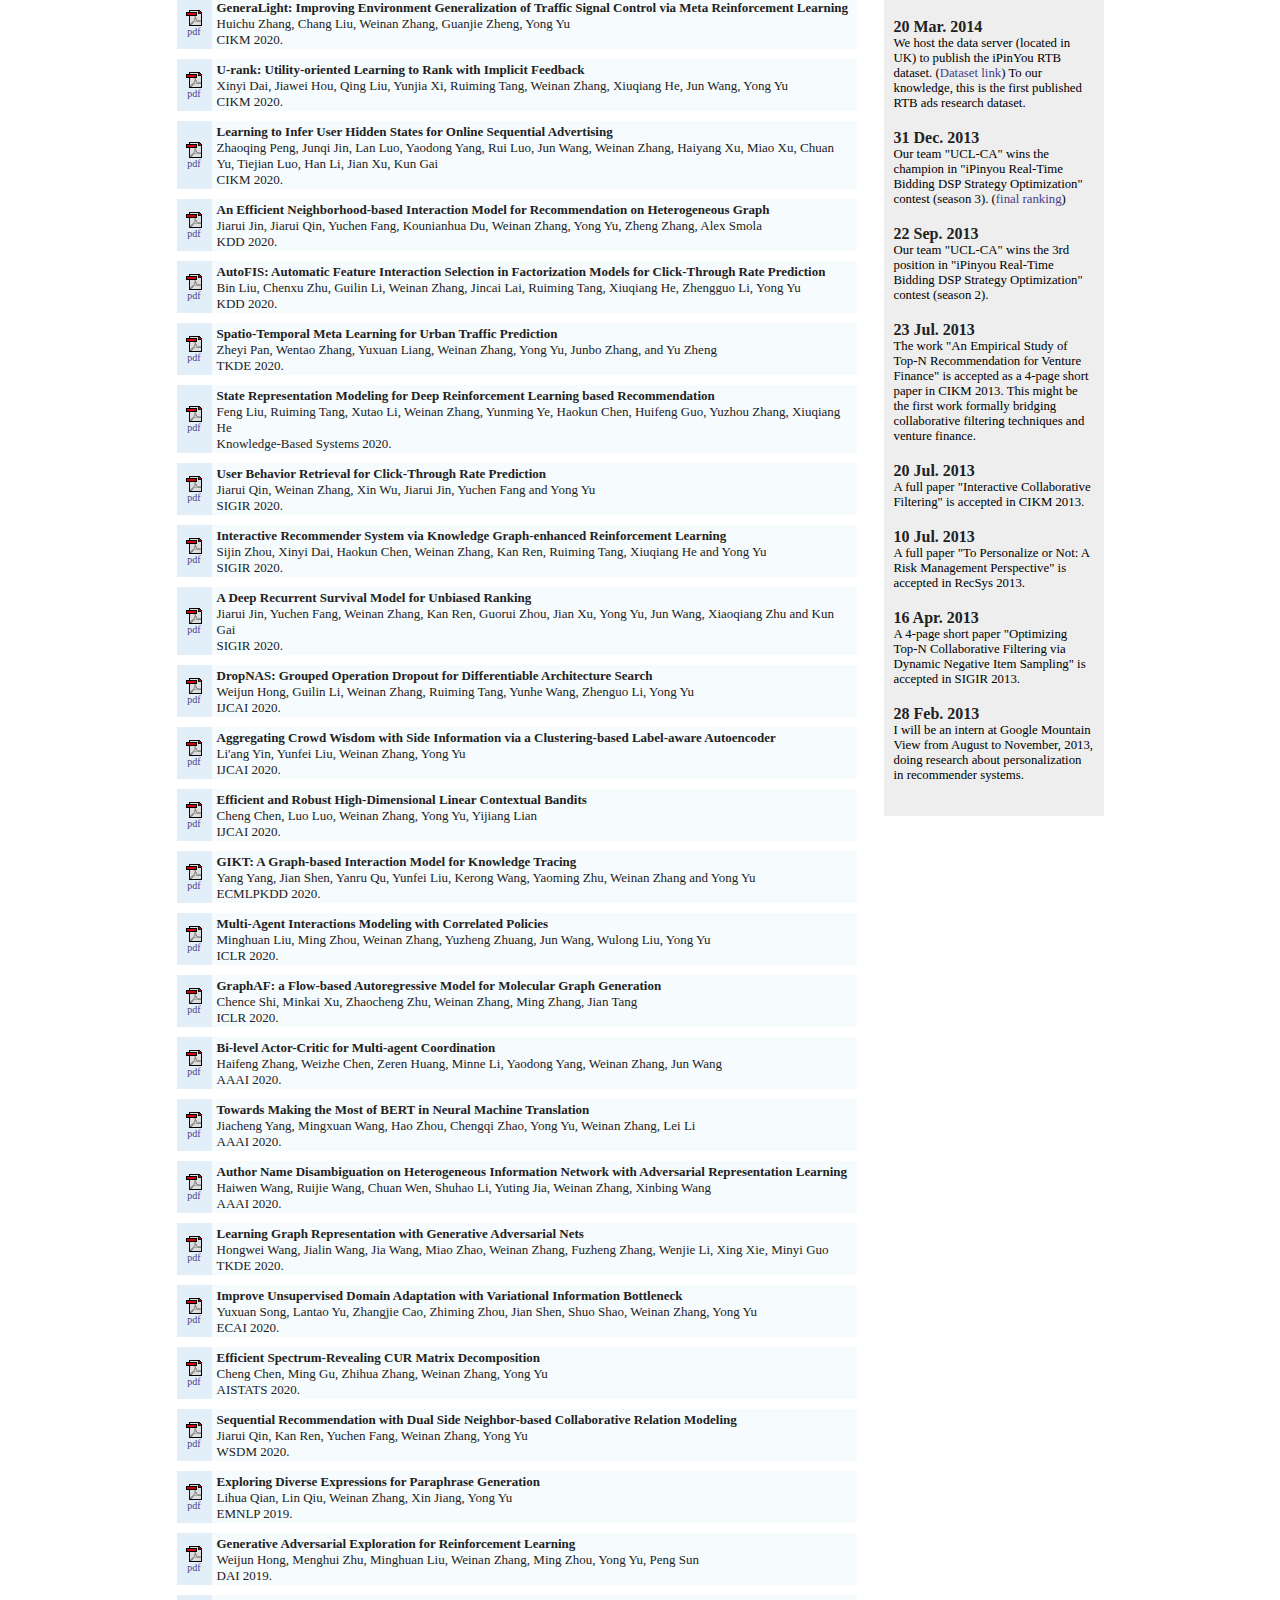
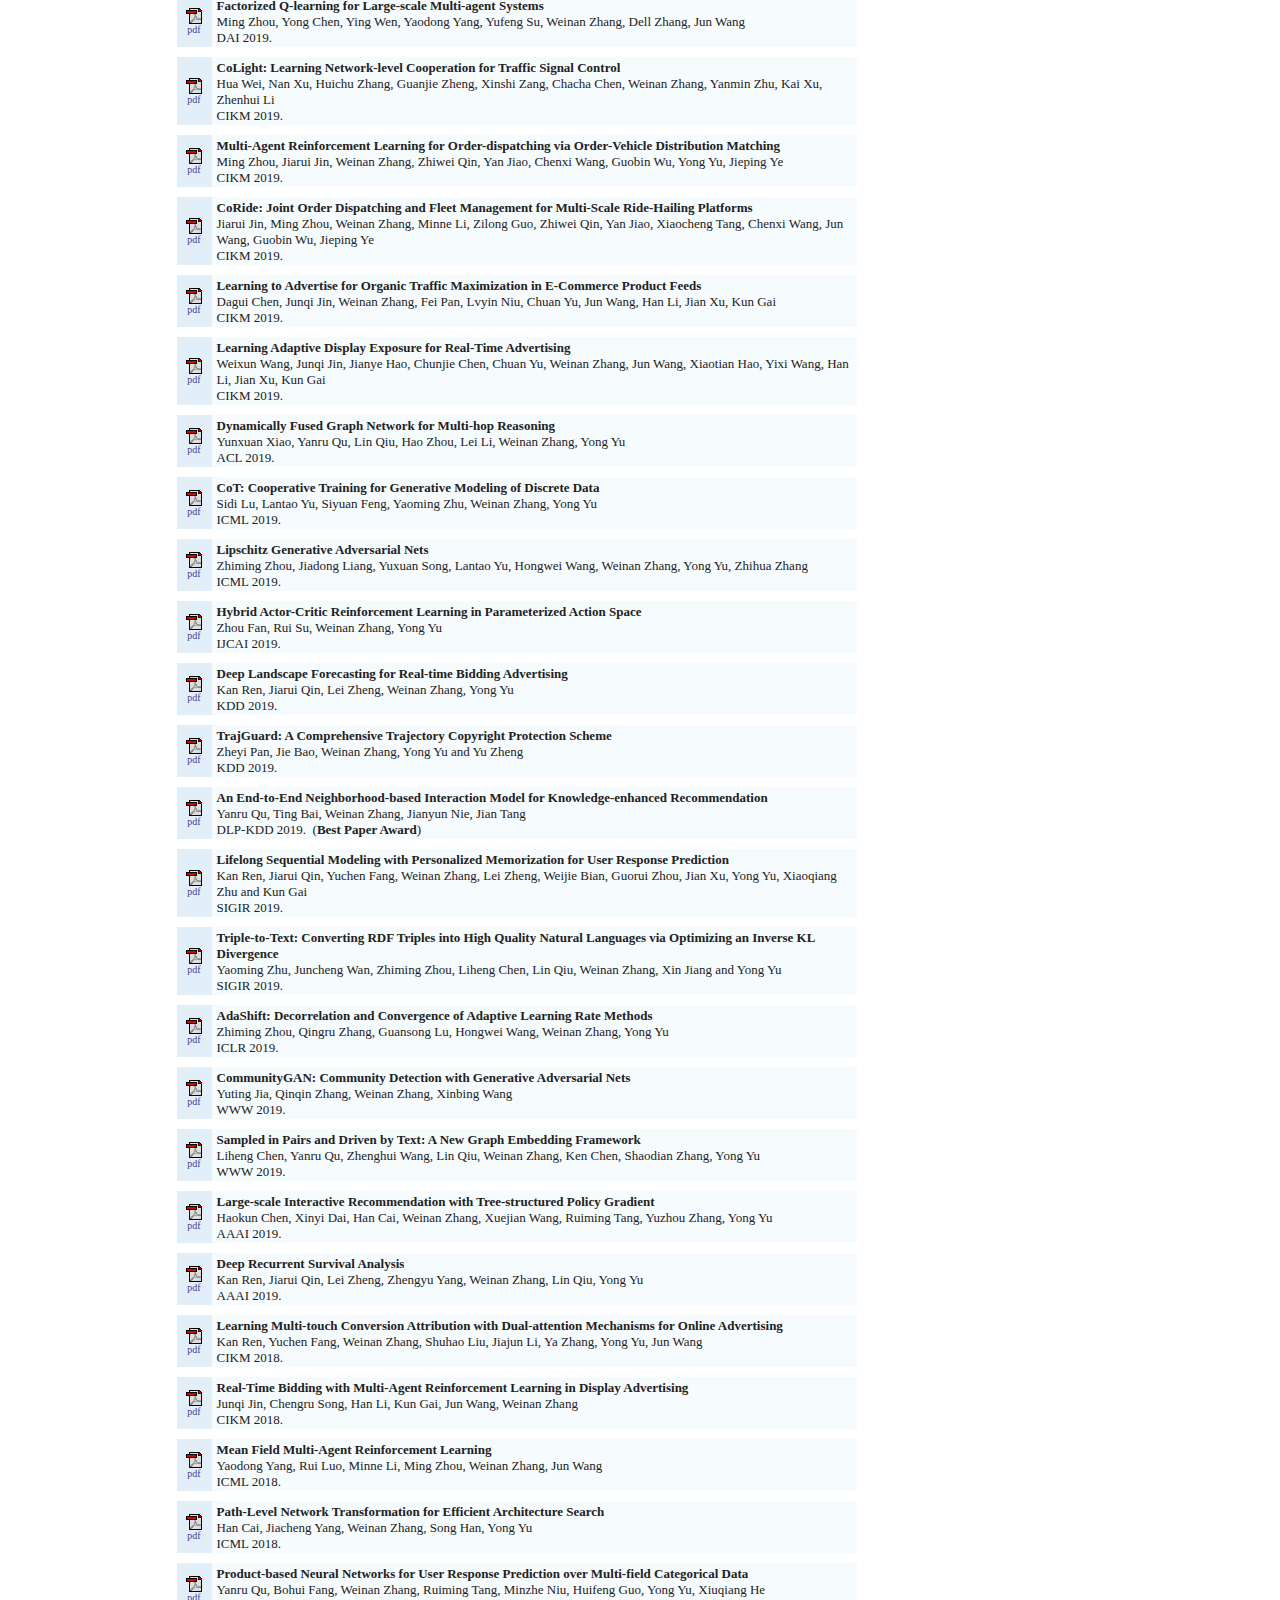
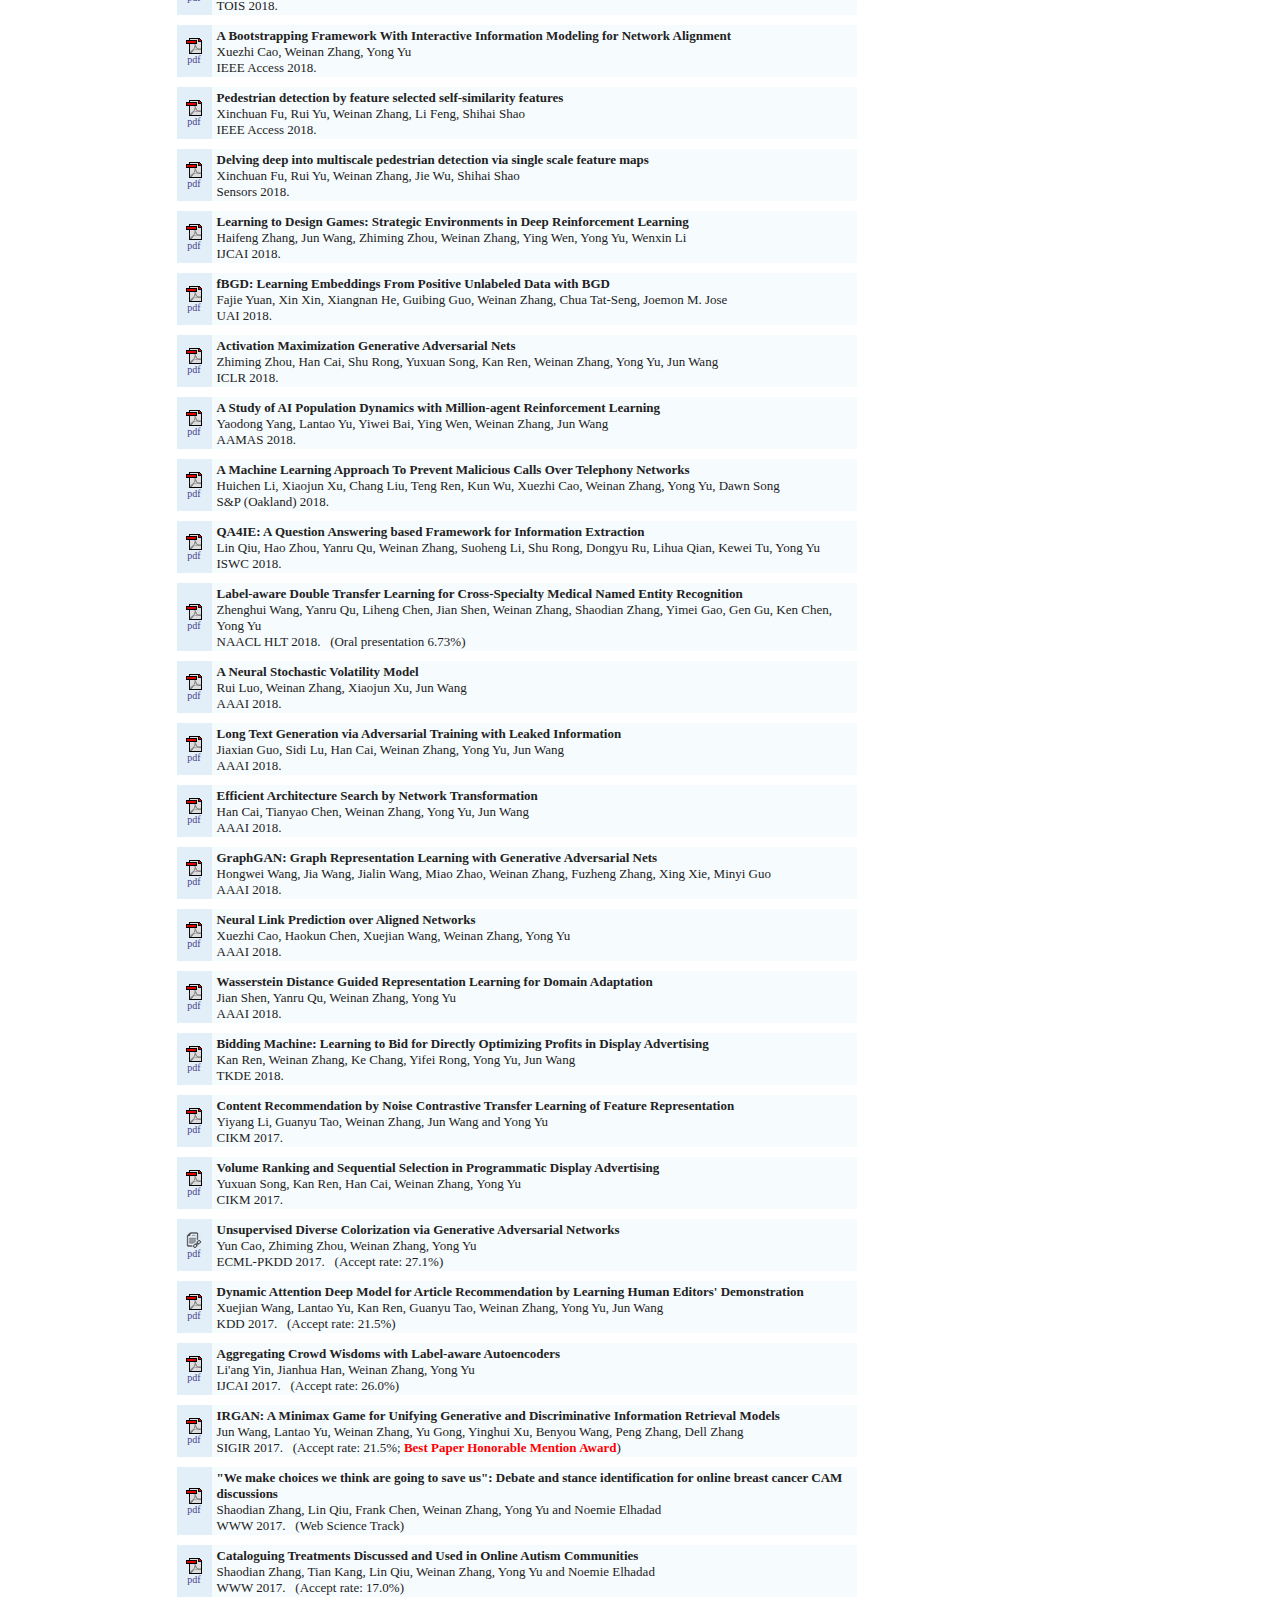
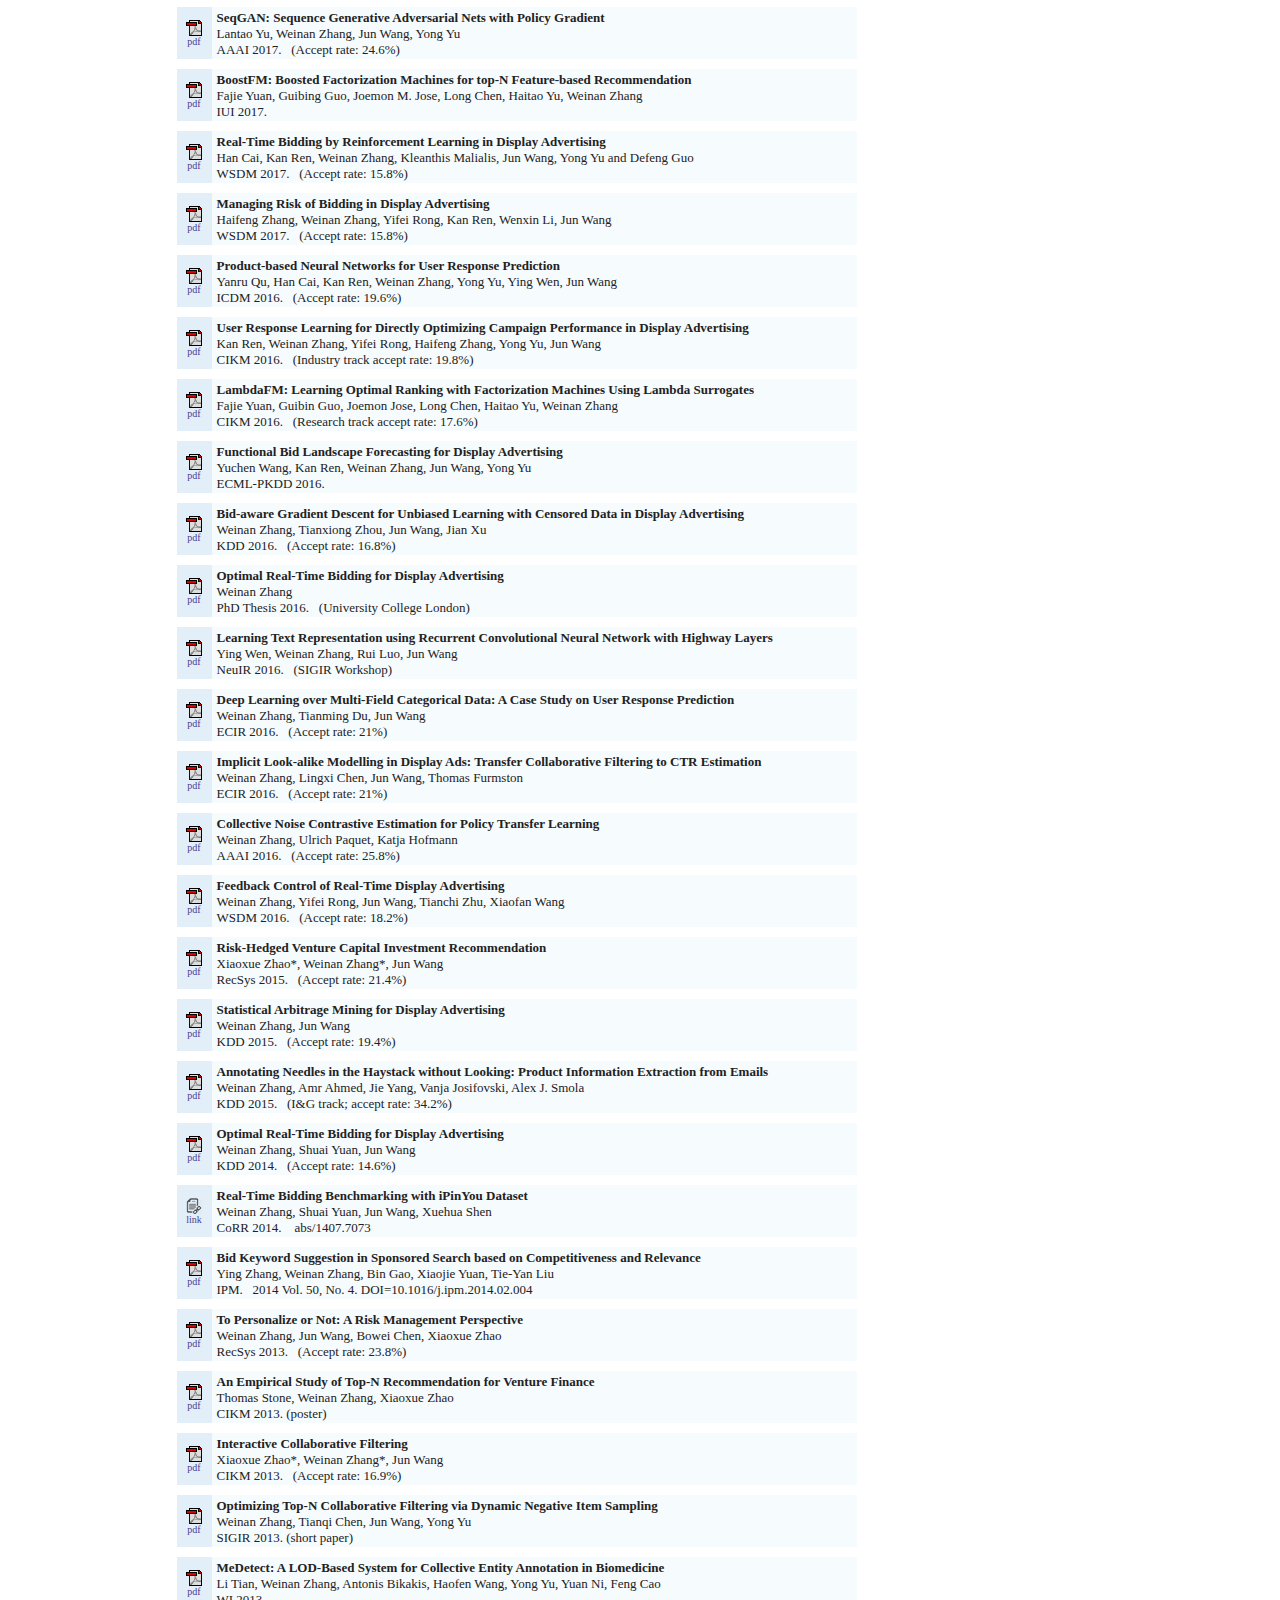
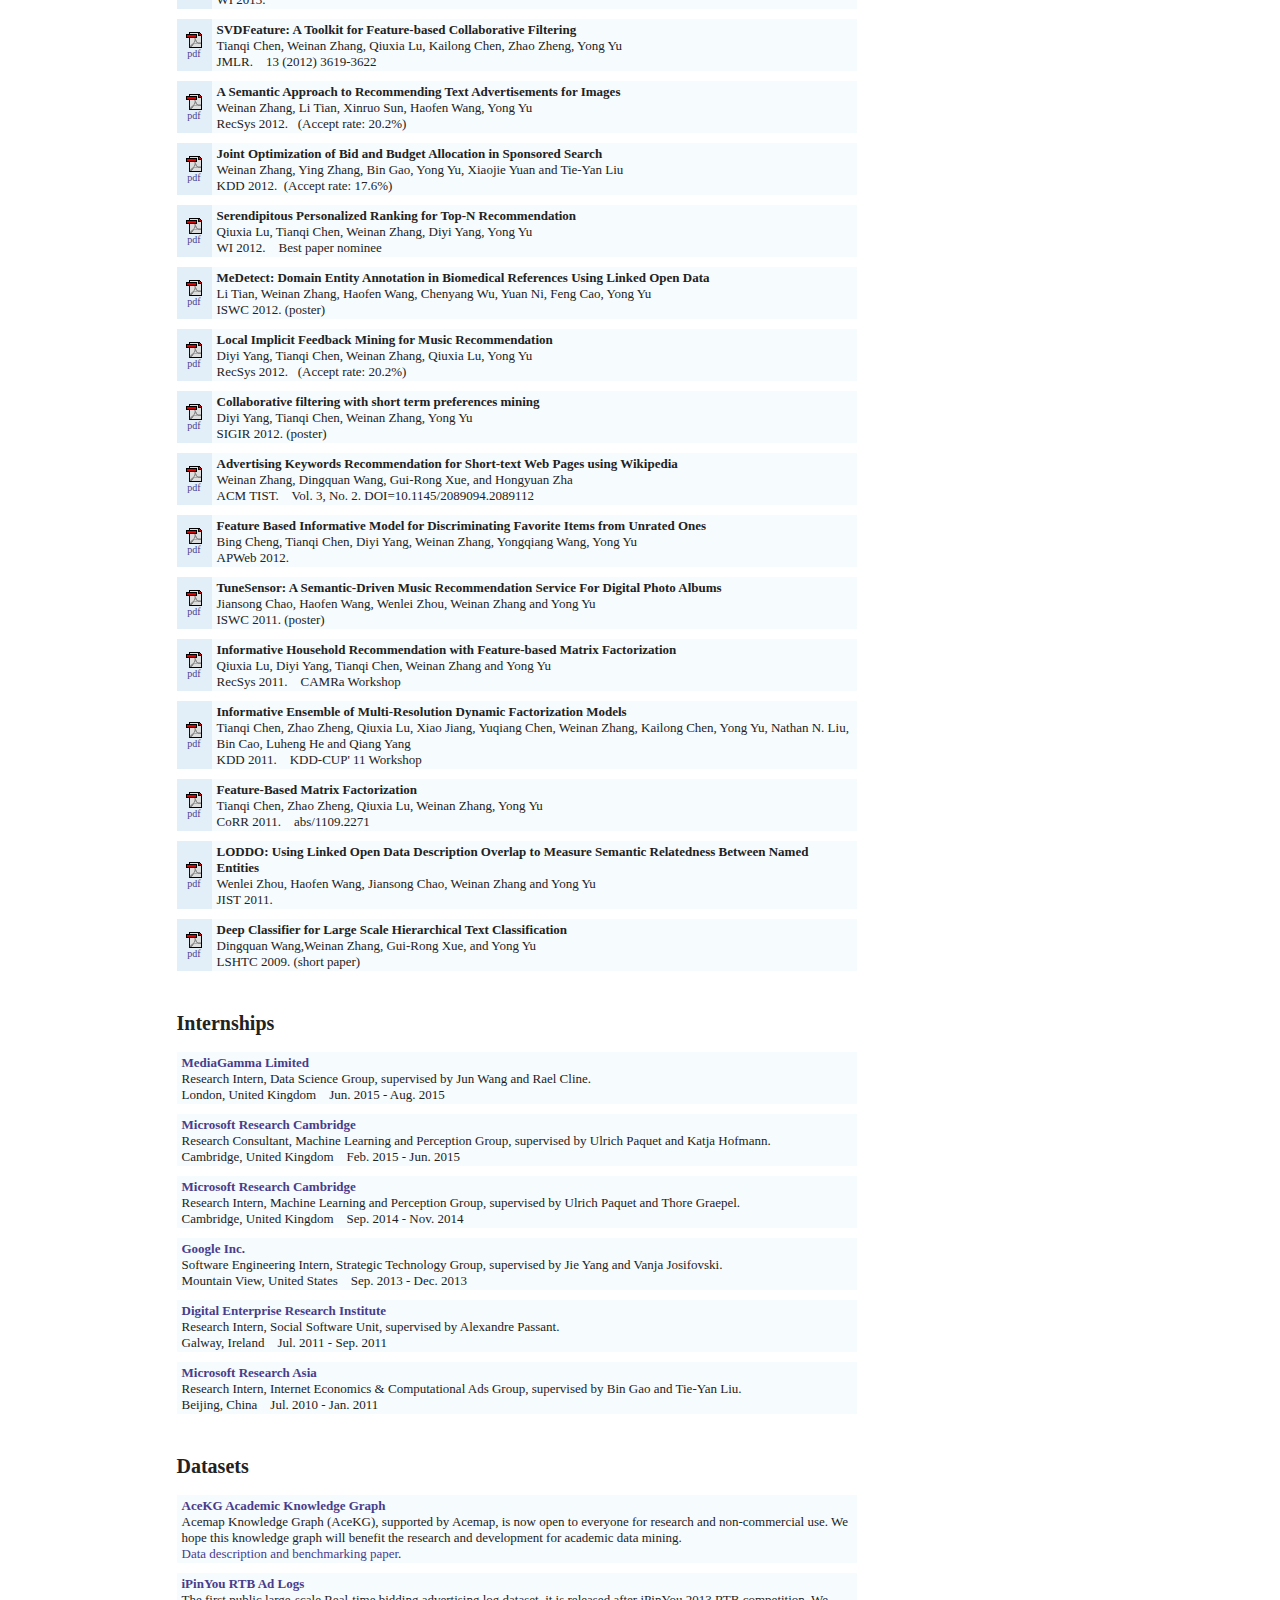
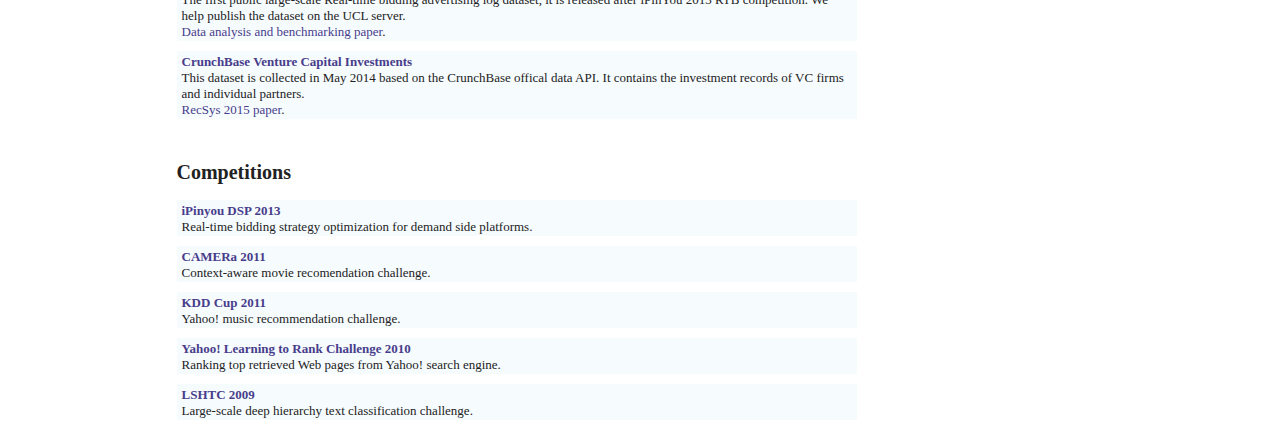
==== commit fdc0481b: "Update index.html" ====
--- a/index.html
+++ b/index.html
@@ -317,6 +317,19 @@
     <TD><SPAN class=title>Glancing Transformer for Non-Autoregressive Neural Machine Translation</SPAN>
       <BR>Lihua Qian, Hao Zhou, Yu Bao, Mingxuan Wang, Lin Qiu, Weinan Zhang, Yong Yu, Lei Li
 	  <BR>ACL 2021.
+	</TD>
+  </TR>
+ </TBODY>
+</TABLE>
+<TABLE>
+  <TBODY>
+  <TR>
+    <TD class=left><A
+      href="https://ieeexplore.ieee.org/document/9432789"><IMG
+      src="./pics/pdf.gif"><BR>pdf</A></TD>
+    <TD><SPAN class=title>Hierarchical Multiagent Reinforcement Learning for Allocating Guaranteed Display Ads</SPAN>
+      <BR>Lu Wang, Lei Han, Xinru Chen, Chengchang Li, Junzhou Huang, Weinan Zhang, Wei Zhang, Xiaofeng He, Dijun Luo
+	  <BR>IEEE TNNLS 2021.
 	</TD>
   </TR>
  </TBODY>
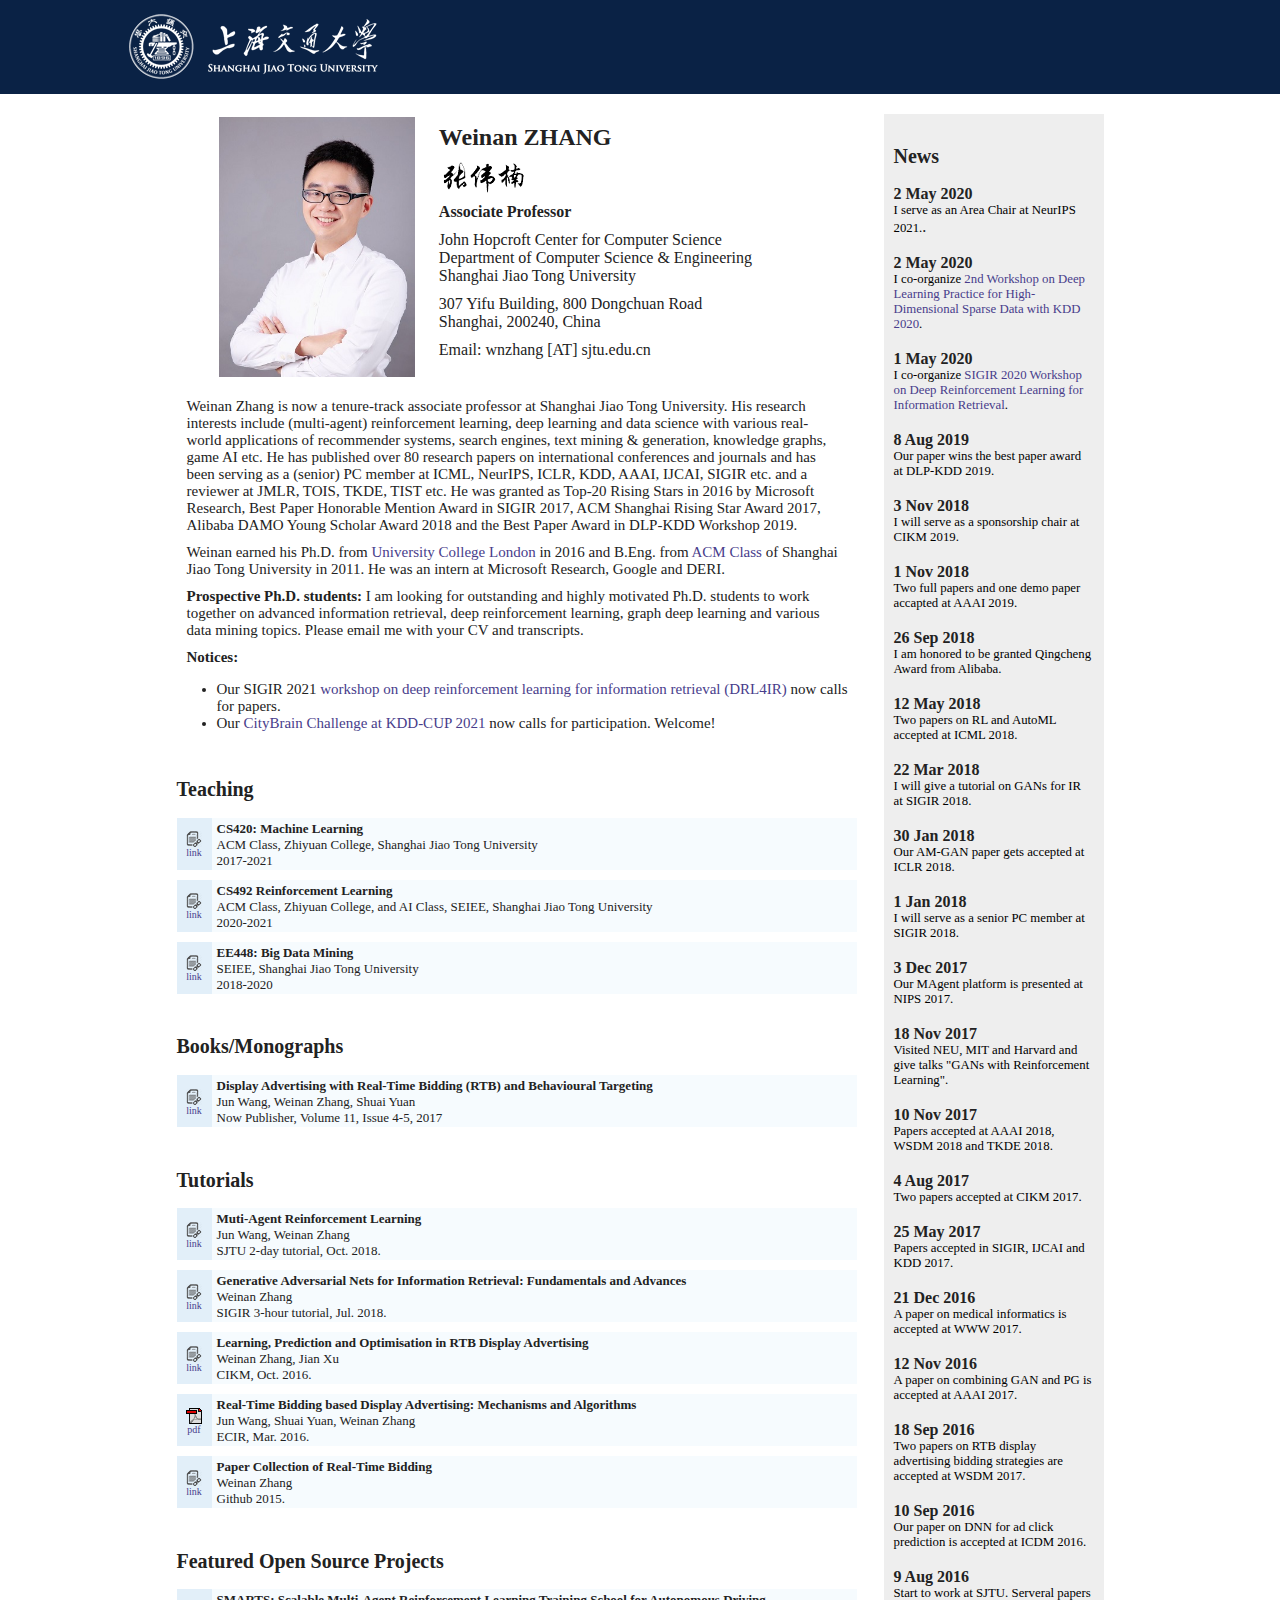
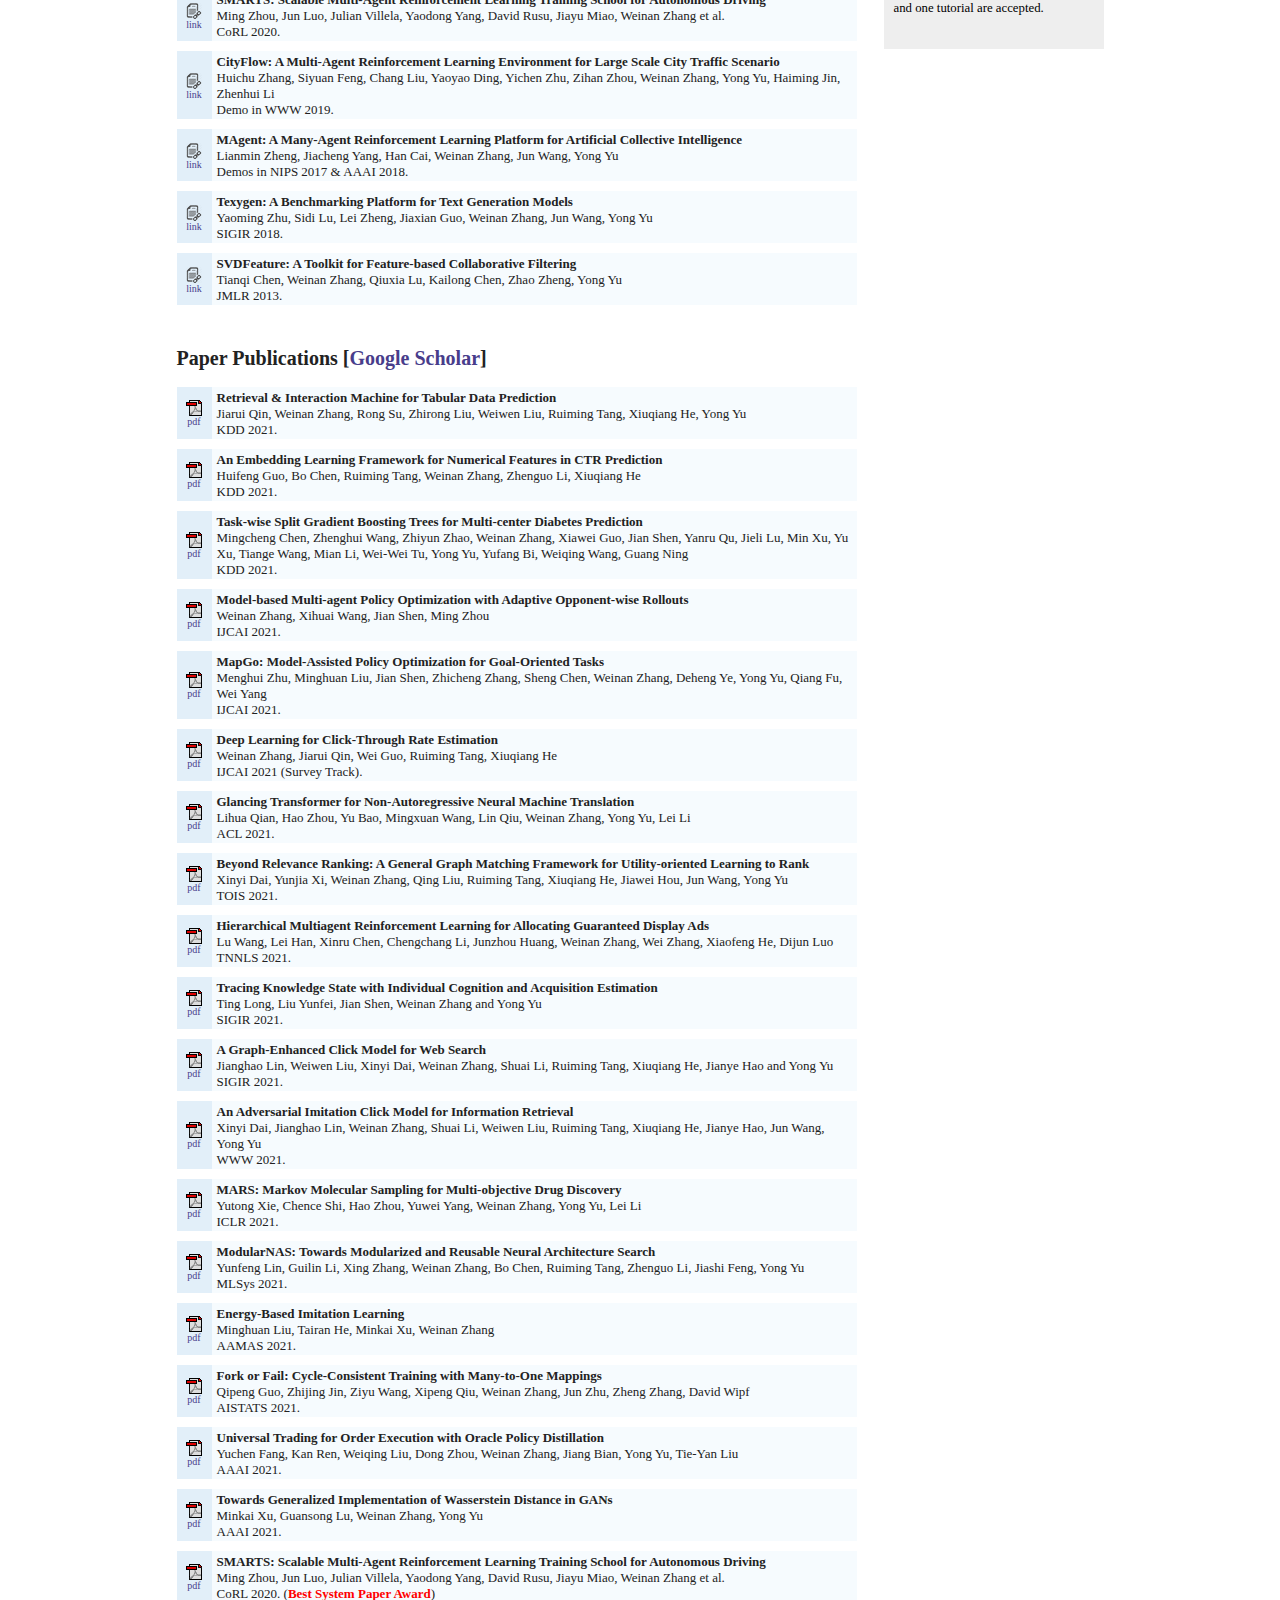
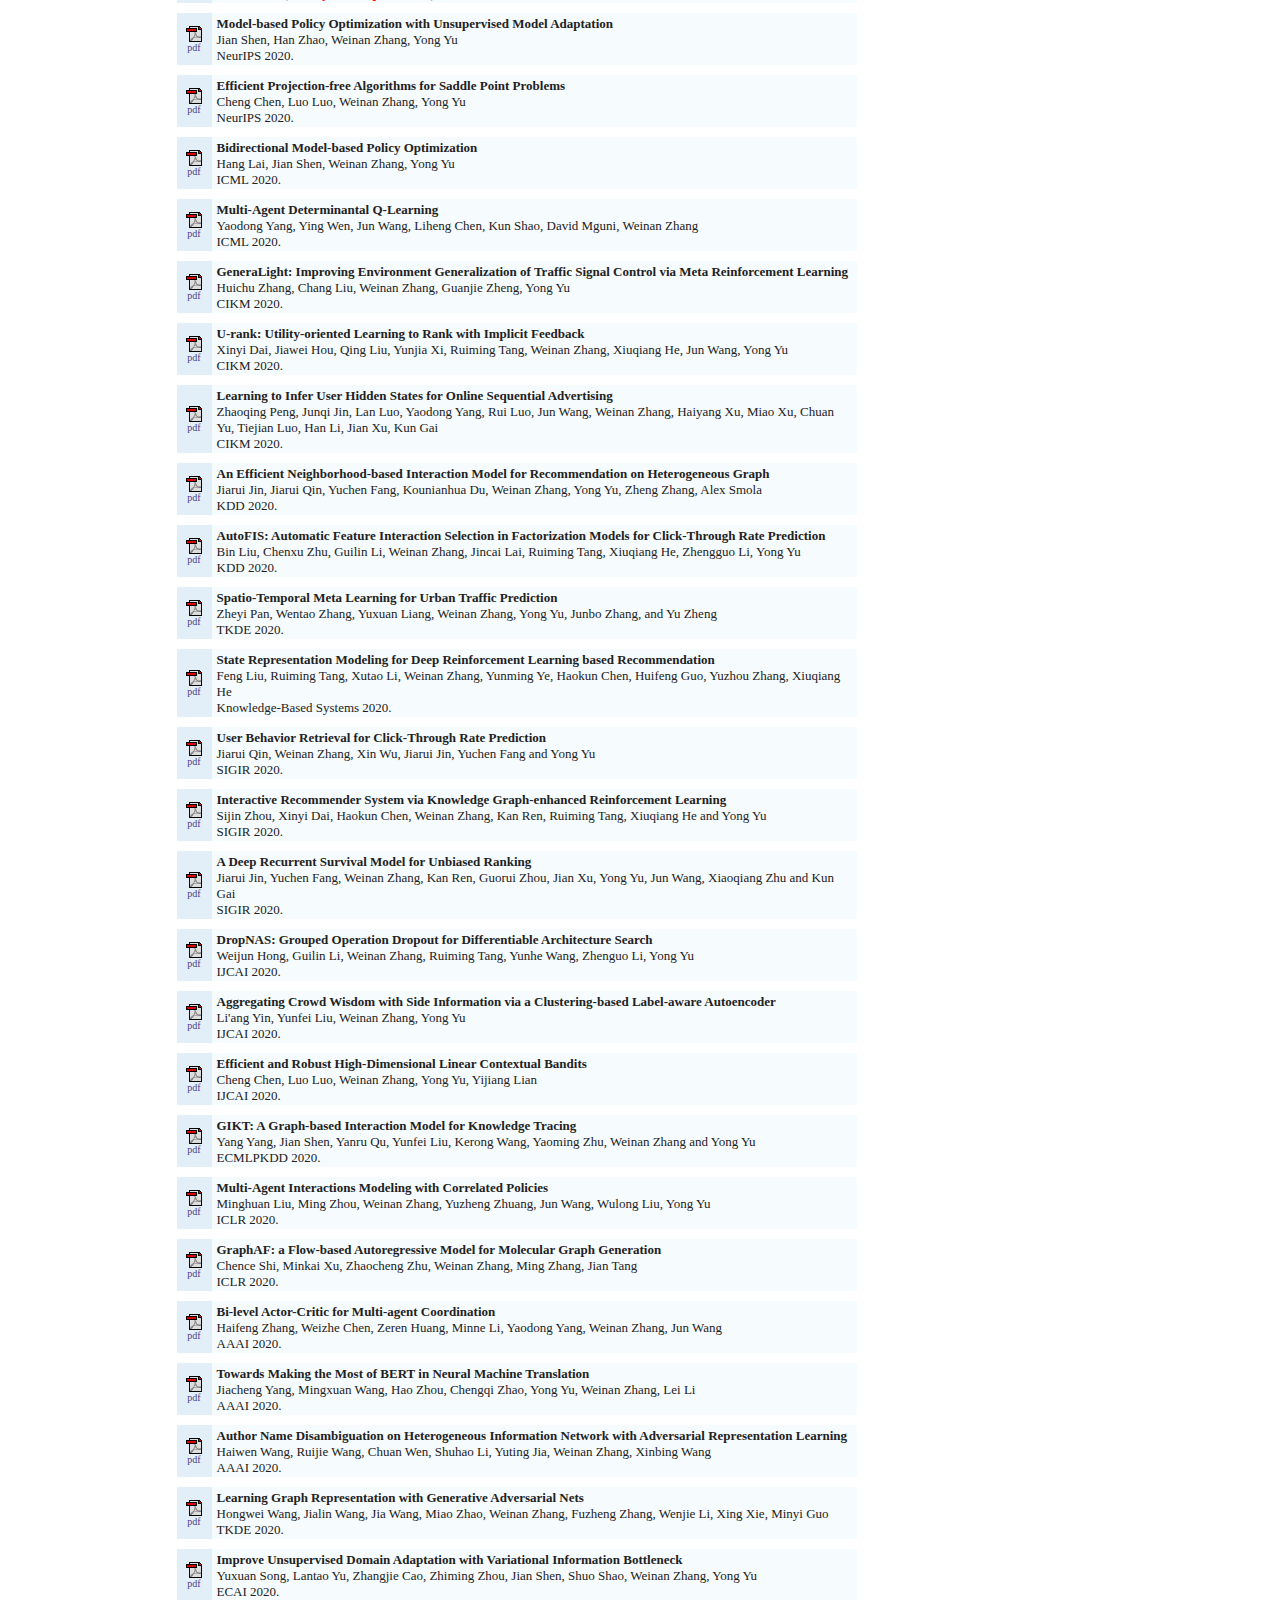
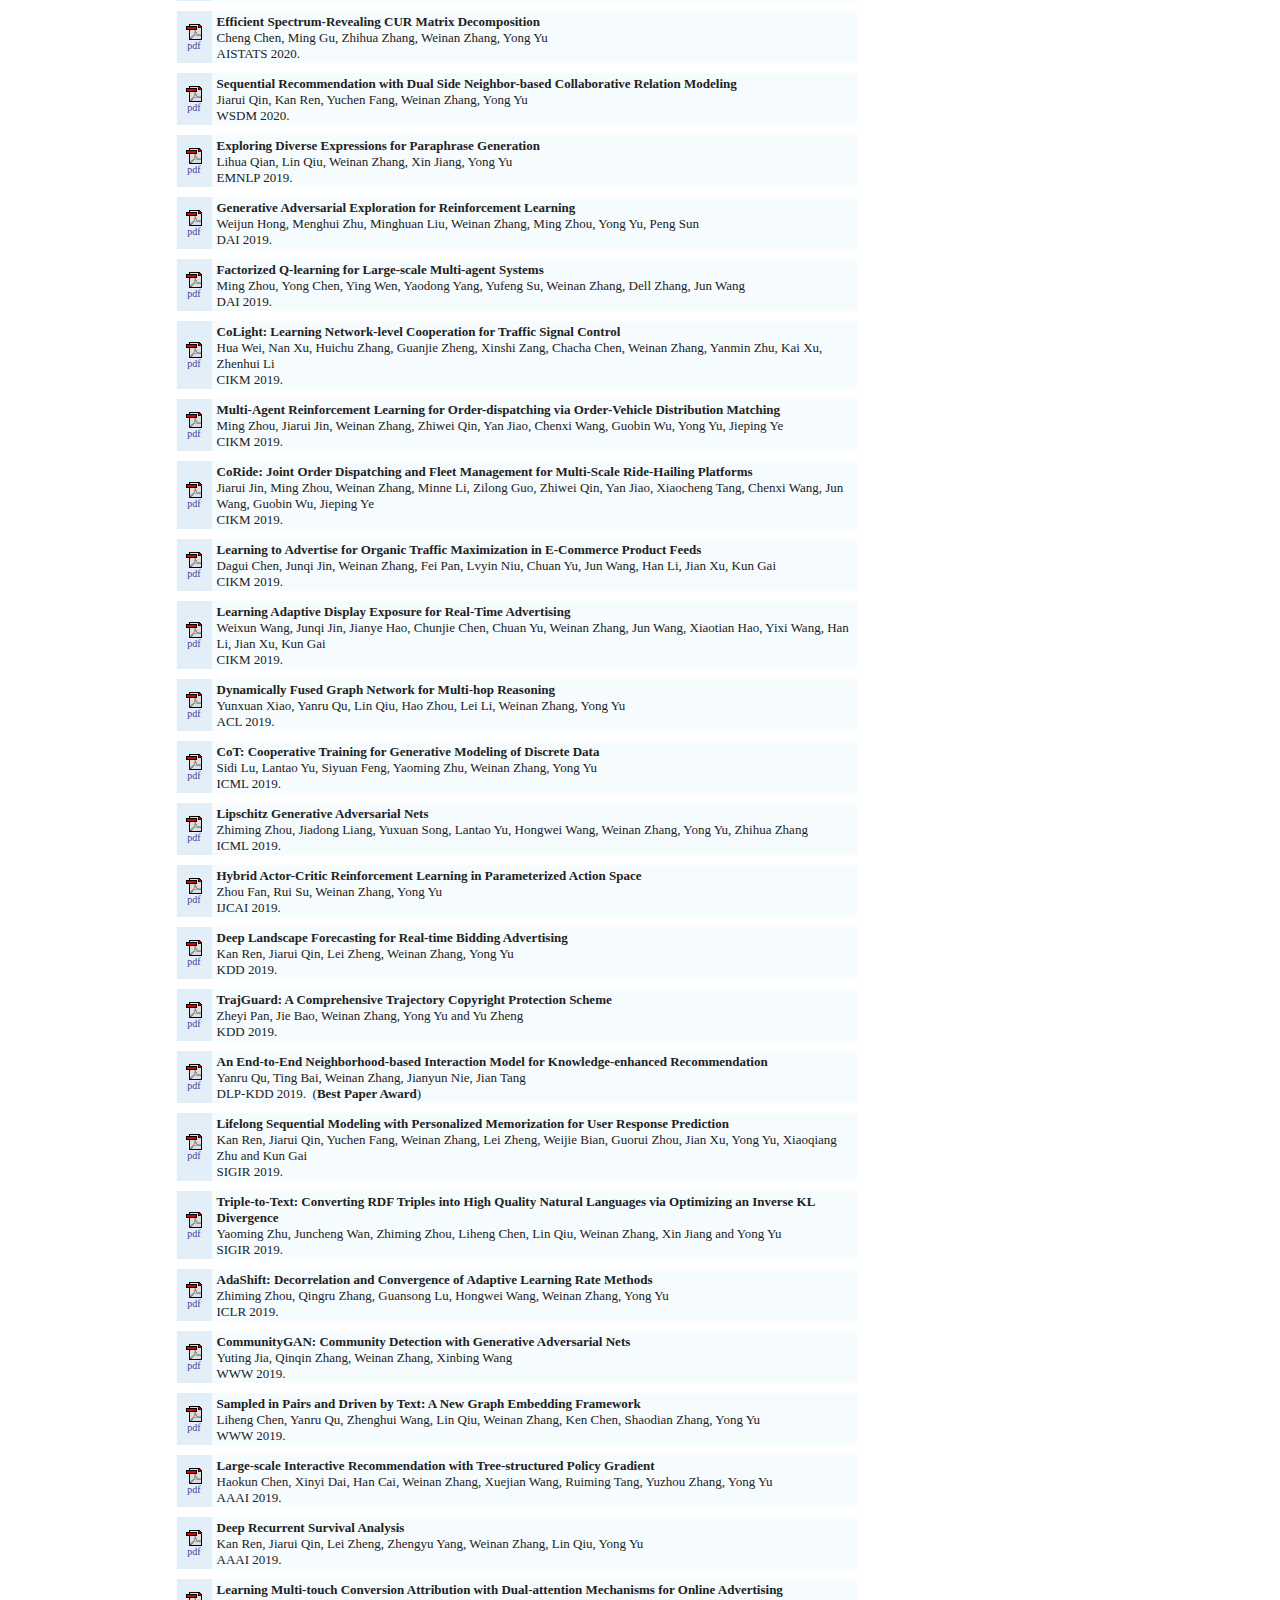
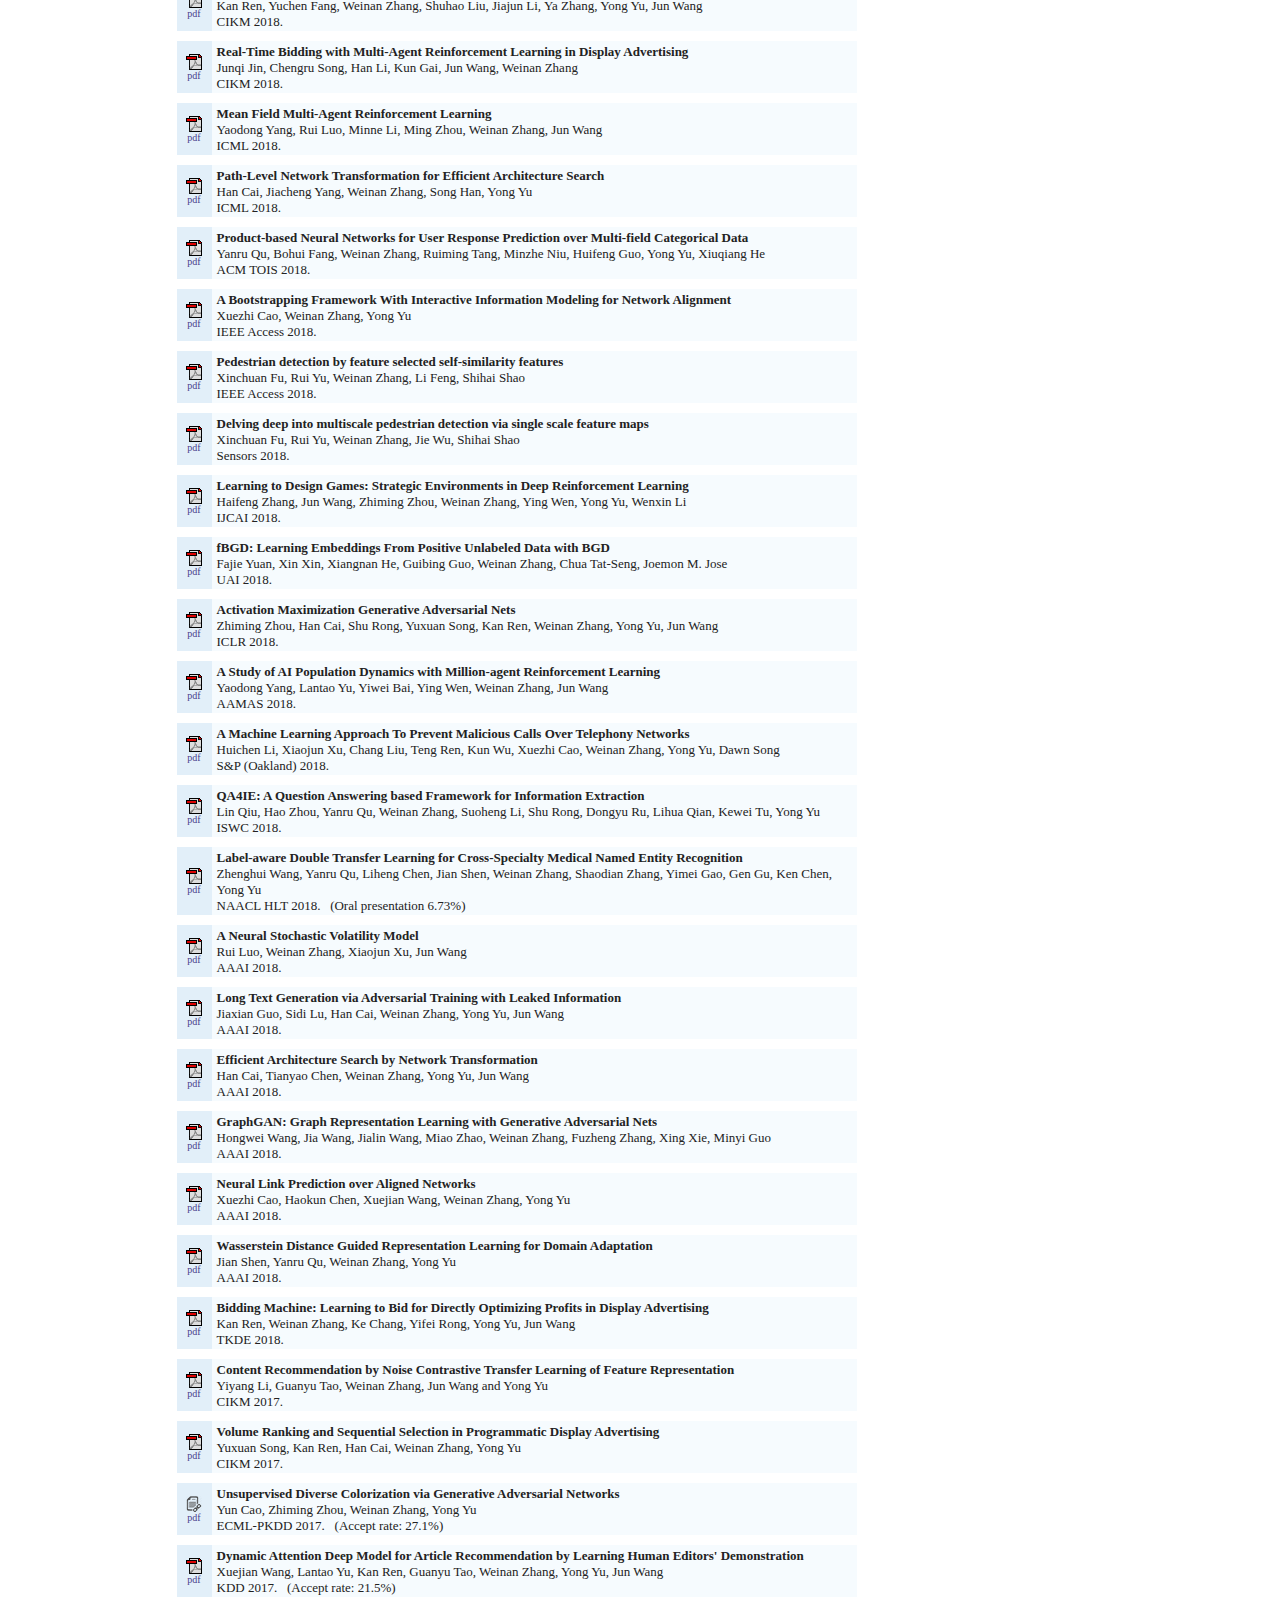
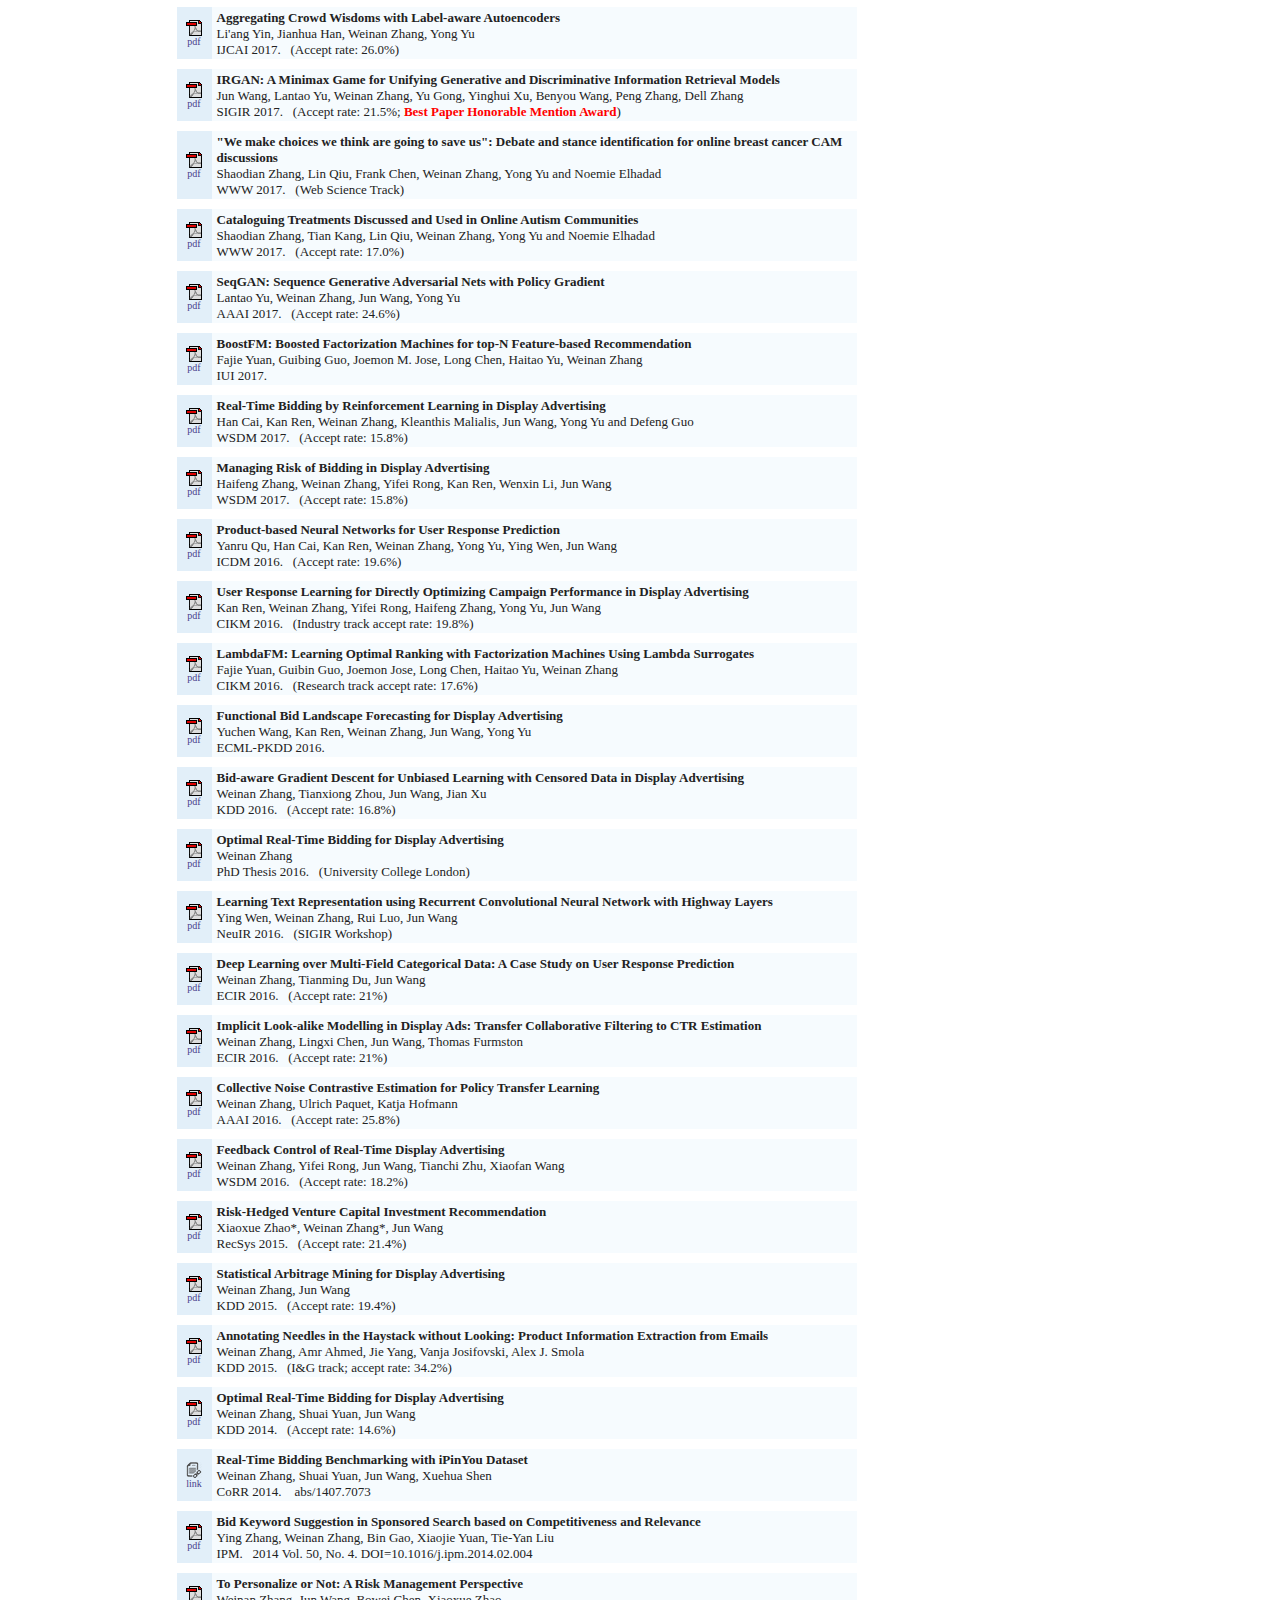
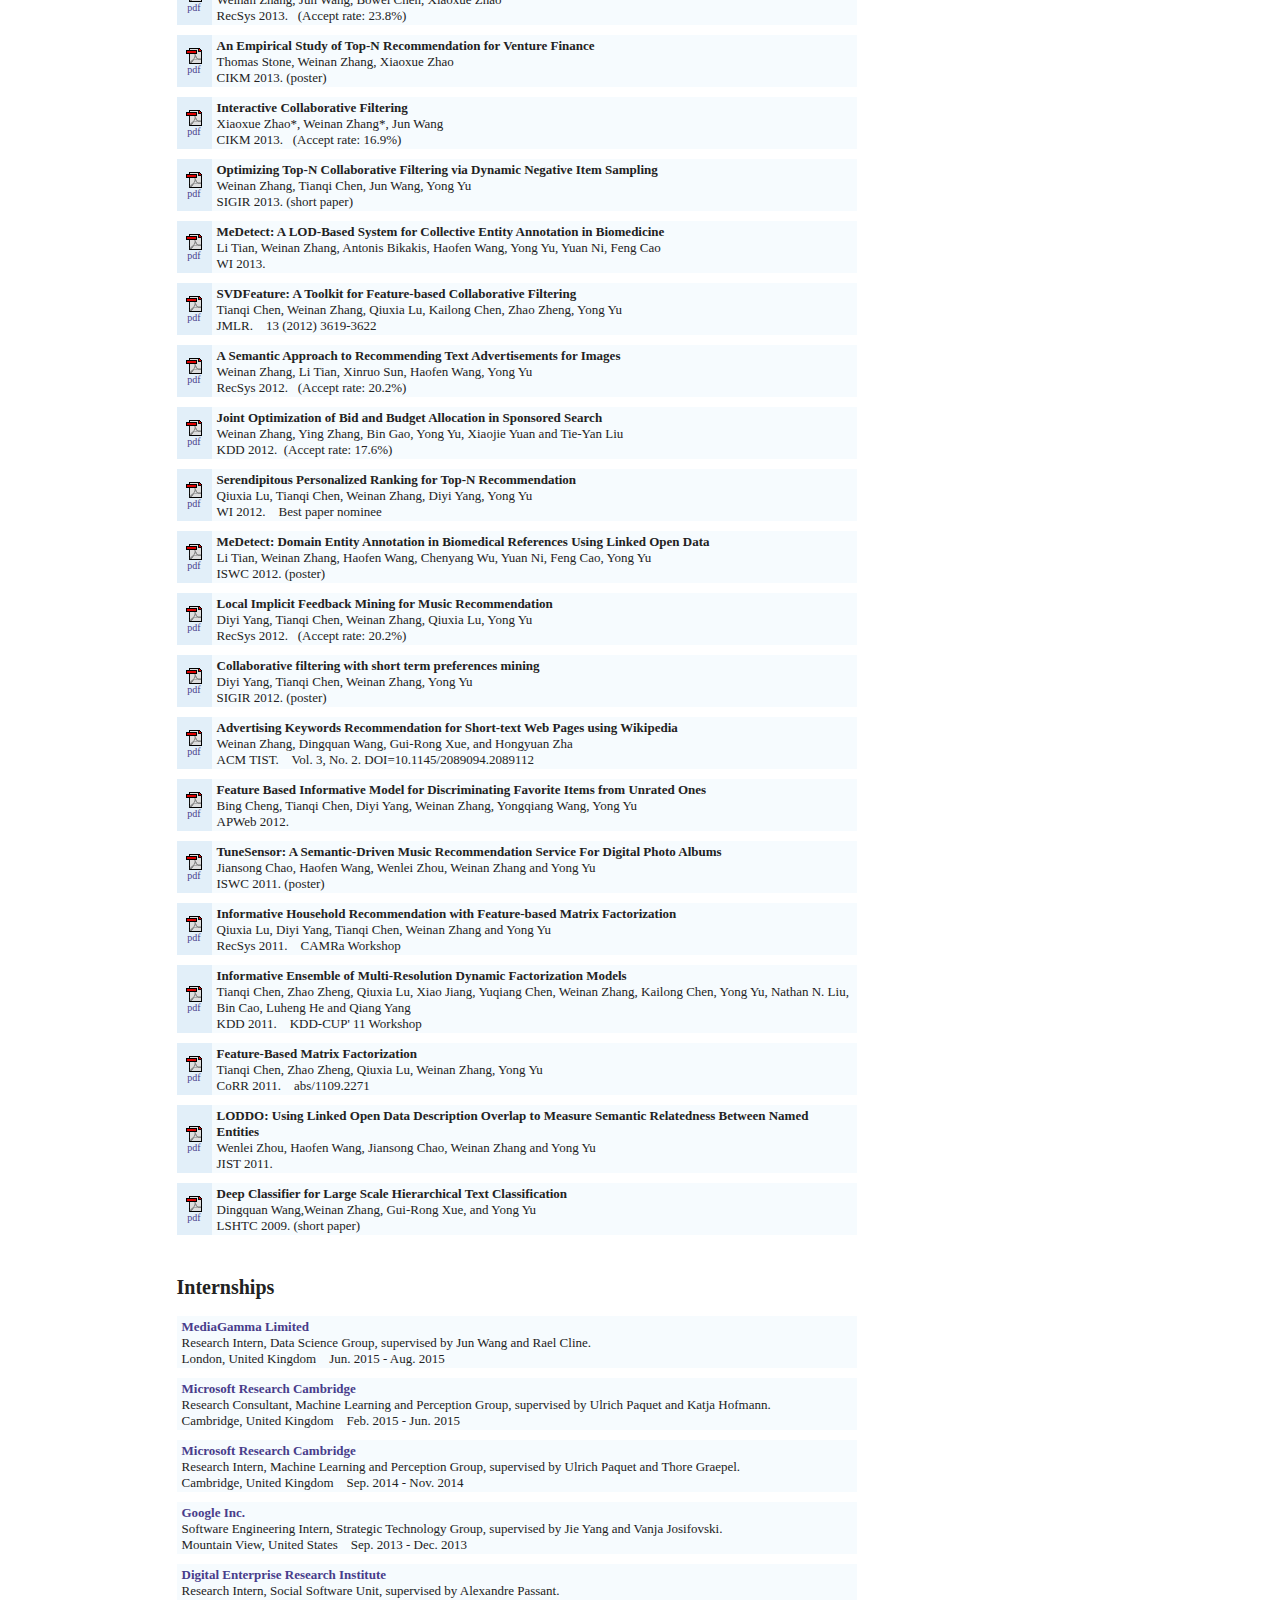
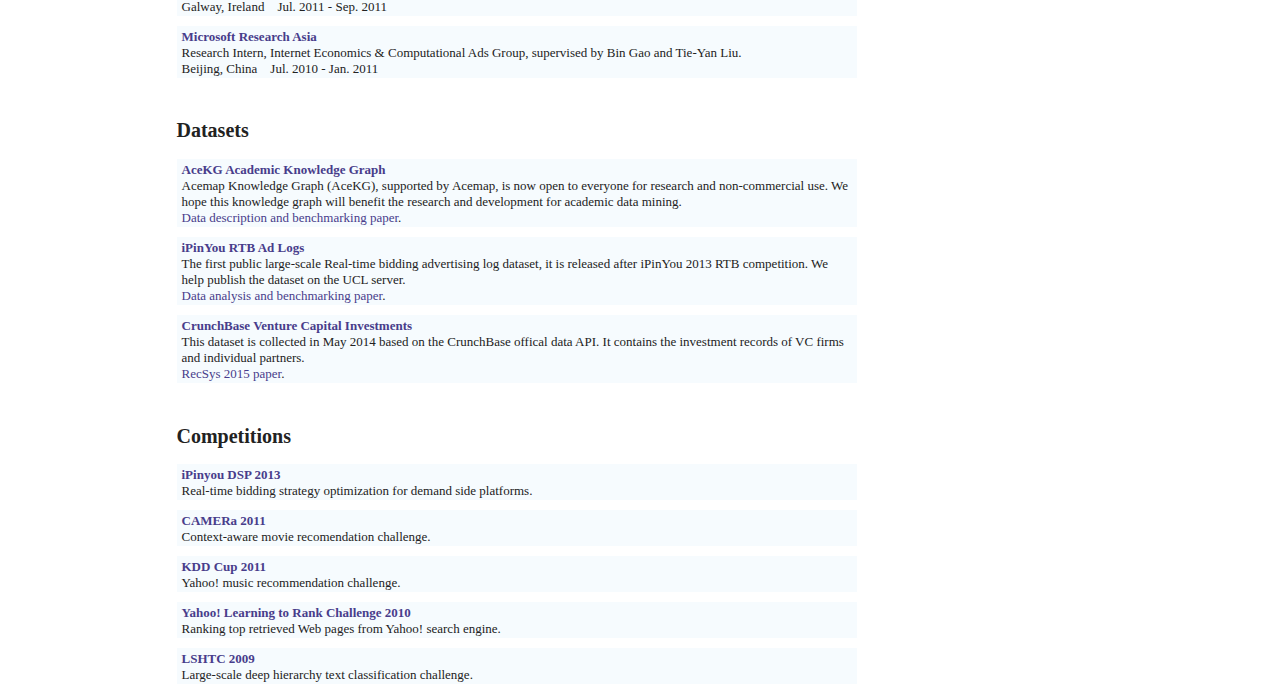
==== commit 76a69238: "Update index.html" ====
--- a/index.html
+++ b/index.html
@@ -104,7 +104,7 @@
       href="http://wnzhang.net/teaching/cs492/index.html"><IMG
       src="./pics/link.png"><BR>link</A></TD>
     <TD><SPAN class=title>CS492 Reinforcement Learning</SPAN>
-      <BR>ACM Class, Zhiyuan College, Shanghai Jiao Tong University
+      <BR>ACM Class, Zhiyuan College, and AI Class, SEIEE, Shanghai Jiao Tong University
 	  <BR>2020-2021</TD>
   </TR>
  </TBODY>
@@ -268,7 +268,45 @@
 
 
 <H2>Paper Publications [<A href="https://scholar.google.com/citations?user=Qzss0GEAAAAJ">Google Scholar<A>]</H2>
-
+<TABLE>
+  <TBODY>
+  <TR>
+    <TD class=left><A
+      href="./papers/to-appear.html"><IMG
+      src="./pics/pdf.gif"><BR>pdf</A></TD>
+    <TD><SPAN class=title>Retrieval & Interaction Machine for Tabular Data Prediction</SPAN>
+      <BR>Jiarui Qin, Weinan Zhang, Rong Su, Zhirong Liu, Weiwen Liu, Ruiming Tang, Xiuqiang He, Yong Yu
+	  <BR>KDD 2021.
+	</TD>
+  </TR>
+ </TBODY>
+</TABLE>
+<TABLE>
+  <TBODY>
+  <TR>
+    <TD class=left><A
+      href="./papers/to-appear.html"><IMG
+      src="./pics/pdf.gif"><BR>pdf</A></TD>
+    <TD><SPAN class=title>An Embedding Learning Framework for Numerical Features in CTR Prediction</SPAN>
+      <BR>Huifeng Guo, Bo Chen, Ruiming Tang, Weinan Zhang, Zhenguo Li, Xiuqiang He
+	  <BR>KDD 2021.
+	</TD>
+  </TR>
+ </TBODY>
+</TABLE>
+<TABLE>
+  <TBODY>
+  <TR>
+    <TD class=left><A
+      href="./papers/to-appear.html"><IMG
+      src="./pics/pdf.gif"><BR>pdf</A></TD>
+    <TD><SPAN class=title>Task-wise Split Gradient Boosting Trees for Multi-center Diabetes Prediction</SPAN>
+      <BR>Mingcheng Chen, Zhenghui Wang, Zhiyun Zhao, Weinan Zhang, Xiawei Guo, Jian Shen, Yanru Qu, Jieli Lu, Min Xu, Yu Xu, Tiange Wang, Mian Li, Wei-Wei Tu, Yong Yu, Yufang Bi, Weiqing Wang, Guang Ning
+	  <BR>KDD 2021.
+	</TD>
+  </TR>
+ </TBODY>
+</TABLE>
 <TABLE>
   <TBODY>
   <TR>
@@ -286,7 +324,7 @@
   <TBODY>
   <TR>
     <TD class=left><A
-      href="papers/to-appear.html"><IMG
+      href="https://arxiv.org/abs/2105.06350"><IMG
       src="./pics/pdf.gif"><BR>pdf</A></TD>
     <TD><SPAN class=title>MapGo: Model-Assisted Policy Optimization for Goal-Oriented Tasks</SPAN>
       <BR>Menghui Zhu, Minghuan Liu, Jian Shen, Zhicheng Zhang, Sheng Chen, Weinan Zhang, Deheng Ye, Yong Yu, Qiang Fu, Wei Yang
@@ -325,11 +363,24 @@
   <TBODY>
   <TR>
     <TD class=left><A
+      href="./papers/to-appear.html"><IMG
+      src="./pics/pdf.gif"><BR>pdf</A></TD>
+    <TD><SPAN class=title>Beyond Relevance Ranking: A General Graph Matching Framework for Utility-oriented Learning to Rank</SPAN>
+      <BR>Xinyi Dai, Yunjia Xi, Weinan Zhang, Qing Liu, Ruiming Tang, Xiuqiang He, Jiawei Hou, Jun Wang, Yong Yu
+	  <BR>TOIS 2021.
+	</TD>
+  </TR>
+ </TBODY>
+</TABLE>
+<TABLE>
+  <TBODY>
+  <TR>
+    <TD class=left><A
       href="https://ieeexplore.ieee.org/document/9432789"><IMG
       src="./pics/pdf.gif"><BR>pdf</A></TD>
     <TD><SPAN class=title>Hierarchical Multiagent Reinforcement Learning for Allocating Guaranteed Display Ads</SPAN>
       <BR>Lu Wang, Lei Han, Xinru Chen, Chengchang Li, Junzhou Huang, Weinan Zhang, Wei Zhang, Xiaofeng He, Dijun Luo
-	  <BR>IEEE TNNLS 2021.
+	  <BR>TNNLS 2021.
 	</TD>
   </TR>
  </TBODY>
@@ -1161,7 +1212,7 @@
       src="./pics/pdf.gif"><BR>pdf</A></TD>
     <TD><SPAN class=title>Product-based Neural Networks for User Response Prediction over Multi-field Categorical Data</SPAN>
       <BR>Yanru Qu, Bohui Fang, Weinan Zhang, Ruiming Tang, Minzhe Niu, Huifeng Guo, Yong Yu, Xiuqiang He
-	  <BR>TOIS 2018.&nbsp;&nbsp;
+	  <BR>ACM TOIS 2018.&nbsp;&nbsp;
 	</TD>
   </TR>
  </TBODY>
@@ -2157,101 +2208,49 @@
 <H2>News</H2><BR>
 <font size=3px>
 <B> 2 May 2020</B><BR>
+<SPAN class=easylink>I serve as an Area Chair at NeurIPS 2021.</A>.</SPAN><BR><BR>
+<B> 2 May 2020</B><BR>
 <SPAN class=easylink>I co-organize <A
       href="https://dlp-kdd.github.io/">2nd Workshop on Deep Learning Practice for High-Dimensional Sparse Data with KDD 2020</A>.</SPAN><BR><BR>
 <B> 1 May 2020</B><BR>
 <SPAN class=easylink>I co-organize <A
       href="http://drl4ir.github.io">SIGIR 2020 Workshop on Deep Reinforcement Learning for Information Retrieval</A>.</SPAN><BR><BR>
 <B>8 Aug 2019</B><BR>
-<SPAN class=easylink>Our paper wins the best paper award in DLP-KDD 2019.</SPAN><BR><BR>
+<SPAN class=easylink>Our paper wins the best paper award at DLP-KDD 2019.</SPAN><BR><BR>
 <B>3 Nov 2018</B><BR>
-<SPAN class=easylink>I will serve as a sponsorship chair in CIKM 2019.</SPAN><BR><BR>
+<SPAN class=easylink>I will serve as a sponsorship chair at CIKM 2019.</SPAN><BR><BR>
 <B>1 Nov 2018</B><BR>
-<SPAN class=easylink>Two full papers and one demo paper accapted in AAAI 2019.</SPAN><BR><BR>
+<SPAN class=easylink>Two full papers and one demo paper accapted at AAAI 2019.</SPAN><BR><BR>
 <B>26 Sep 2018</B><BR>
 <SPAN class=easylink>I am honored to be granted Qingcheng Award from Alibaba.</SPAN><BR><BR>
 <B>12 May 2018</B><BR>
-<SPAN class=easylink>Two papers on RL and AutoML accepted in ICML 2018.</SPAN><BR><BR>
+<SPAN class=easylink>Two papers on RL and AutoML accepted at ICML 2018.</SPAN><BR><BR>
 <B>22 Mar 2018</B><BR>
-<SPAN class=easylink>I will give a tutorial on GANs for IR in SIGIR 2018.</SPAN><BR><BR>
+<SPAN class=easylink>I will give a tutorial on GANs for IR at SIGIR 2018.</SPAN><BR><BR>
 <B>30 Jan 2018</B><BR>
-<SPAN class=easylink>Our AM-GAN paper gets accepted in ICLR 2018.</SPAN><BR><BR>
+<SPAN class=easylink>Our AM-GAN paper gets accepted at ICLR 2018.</SPAN><BR><BR>
 <B>1 Jan 2018</B><BR>
-<SPAN class=easylink>I will serve as a senior PC member in SIGIR 2018.</SPAN><BR><BR>
+<SPAN class=easylink>I will serve as a senior PC member at SIGIR 2018.</SPAN><BR><BR>
 <B>3 Dec 2017</B><BR>
-<SPAN class=easylink>Our MAgent platform is presented in NIPS 2017.</SPAN><BR><BR>
+<SPAN class=easylink>Our MAgent platform is presented at NIPS 2017.</SPAN><BR><BR>
 <B>18 Nov 2017</B><BR>
 <SPAN class=easylink>Visited NEU, MIT and Harvard and give talks "GANs with Reinforcement Learning".</SPAN><BR><BR>
 <B>10 Nov 2017</B><BR>
-<SPAN class=easylink>Papers accepted in AAAI 2018, WSDM 2018 and TKDE 2018.</SPAN><BR><BR>
+<SPAN class=easylink>Papers accepted at AAAI 2018, WSDM 2018 and TKDE 2018.</SPAN><BR><BR>
 <B>4 Aug 2017</B><BR>
-<SPAN class=easylink>Two papers accepted in CIKM 2017.</SPAN><BR><BR>
+<SPAN class=easylink>Two papers accepted at CIKM 2017.</SPAN><BR><BR>
 <B>25 May 2017</B><BR>
 <SPAN class=easylink>Papers accepted in SIGIR, IJCAI and KDD 2017.</SPAN><BR><BR>
 <B>21 Dec 2016</B><BR>
-<SPAN class=easylink>A paper on medical informatics is accepted in WWW 2017.</SPAN><BR><BR>
+<SPAN class=easylink>A paper on medical informatics is accepted at WWW 2017.</SPAN><BR><BR>
 <B>12 Nov 2016</B><BR>
-<SPAN class=easylink>A paper on combining GAN and PG is accepted in AAAI 2017.</SPAN><BR><BR>
+<SPAN class=easylink>A paper on combining GAN and PG is accepted at AAAI 2017.</SPAN><BR><BR>
 <B>18 Sep 2016</B><BR>
-<SPAN class=easylink>Two papers on RTB display advertising bidding strategies are accepted in WSDM 2017.</SPAN><BR><BR>
+<SPAN class=easylink>Two papers on RTB display advertising bidding strategies are accepted at WSDM 2017.</SPAN><BR><BR>
 <B>10 Sep 2016</B><BR>
-<SPAN class=easylink>Our paper on DNN for ad click prediction is accepted in ICDM 2016.</SPAN><BR><BR>
+<SPAN class=easylink>Our paper on DNN for ad click prediction is accepted at ICDM 2016.</SPAN><BR><BR>
 <B>9 Aug 2016</B><BR>
-<SPAN class=easylink>Start to work in SJTU. Serveral papers and one tutorial are accepted.</SPAN><BR><BR>
-<B>13 May 2016</B><BR>
-<SPAN class=easylink>A full paper "Bid-aware Gradient Descent for Unbiased Learning with Censored Data in Display Advertising" is accepted in KDD 2016.</SPAN><BR><BR>
-<B>5 Dec. 2015</B><BR>
-<SPAN class=easylink>Two full papers about user response modelling are accepted in ECIR 2016: 1. "Deep Learning over Multi-Field Categorical Data: A Case Study on User Response Prediction"; 2. "Implicit Look-alike Modelling in Display Ads: Transfer Collaborative Filtering to CTR Estimation".</SPAN><BR><BR>
-<B>13 Nov. 2015</B><BR>
-<SPAN class=easylink>My internship work at Microsoft Research Cambridge "Collective Noise Contrastive Estimation for Policy Transfer Learning" is accepted as a full paper in AAAI 2016.</SPAN><BR><BR>
-<B>13 Oct. 2015</B><BR>
-<SPAN class=easylink>A full paper "Feedback Control of Real-Time Display Advertising" is accepted in WSDM 2016.</SPAN><BR><BR>
-<B>29 Jun. 2015</B><BR>
-<SPAN class=easylink>A full paper "Risk-Hedged Venture Capital Investment Recommendation" is accepted in RecSys 2015.</SPAN><BR><BR>
-<B>17 May 2015</B><BR>
-<SPAN class=easylink>My internship work at Google "Annotating Needles in the Haystack without Looking: Product Information Extraction from Emails" is accepted as a full paper in KDD 2015.</SPAN><BR><BR>
-<B>13 May 2015</B><BR>
-<SPAN class=easylink>A full paper "Statistical Arbitrage Mining for Display Advertising" is accepted in KDD 2015.</SPAN><BR><BR>
-<B>30 Apr. 2015</B><BR>
-<SPAN class=easylink>I will be a program committee member in <A
-      href="http://www.wsdm-conference.org/2016/">WSDM 2016</A>.</SPAN><BR><BR>
-<B>15 Apr. 2015</B><BR>
-<SPAN class=easylink>We host the 3rd "London Computational Advertising & Behaviour Targeting Group" meetup with the topic "Building Big Data Models and Architecture for RTB Display Advertising". (<A
-      href="http://www.meetup.com/Computational-Advertising-Behaviour-Targeting-Group/events/221569010/">Link</A>)</SPAN><BR><BR>
-<B>23 Feb. 2015</B><BR>
-<SPAN class=easylink>I start to serve as a part-time research consultant on the project of xbox music recommendation at Microsoft Research Cambridge from now to the end of Jun. 2015.</SPAN><BR><BR>
-<B>24 Nov. 2014</B><BR>
-<SPAN class=easylink>We host the 2nd "London Computational Advertising & Behaviour Targeting Group" meetup with the topic "Audience Science: User Modelling and Behaviour Targeting". (<A
-      href="http://www.meetup.com/Computational-Advertising-Behaviour-Targeting-Group/events/218679120/">Link</A>)</SPAN><BR><BR>
-<B>25 Jun. 2014</B><BR>
-<SPAN class=easylink>We host the first "London Computational Advertising & Behaviour Targeting Group" meetup with the topic "Programmatic: Promise & Challenges". (<A
-      href="http://www.meetup.com/Computational-Advertising-Behaviour-Targeting-Group/events/188320482/">Link</A>)</SPAN><BR><BR>
-<B>19 Jun. 2014</B><BR>
-<SPAN class=easylink>We give a talk "Optimal Real-Time Bidding for Display Advertising" at Microsoft Research Cambridge.</SPAN><BR><BR>
-<B>13 May 2014</B><BR>
-<SPAN class=easylink>A full paper "Optimal Real-Time Bidding for Display Advertising" is accepted in KDD 2014.</SPAN><BR><BR>
-<B>20 Apr. 2014</B><BR>
-<SPAN class=easylink>I will be a research intern at Microsoft Research Cambridge from September to November 2014, doing research about large-scale Bayesian inference.</SPAN><BR><BR>
-<B>10 Apr. 2014</B><BR>
-<SPAN class=easylink>A journal paper "Bid Keyword Suggestion in Sponsored Search based on Competitiveness and Relevance" is accepted in IPM 2014. This is based on my first internship project at Microsoft.</SPAN><BR><BR>
-<B>20 Mar. 2014</B><BR>
-<SPAN class=easylink>We host the data server (located in UK) to publish the iPinYou RTB dataset. (<A
-      href="http://data.computational-advertising.org/">Dataset link</A>) To our knowledge, this is the first published RTB ads research dataset.</SPAN><BR><BR>
-<B>31 Dec. 2013</B><BR>
-<SPAN class=easylink>Our team "UCL-CA" wins the champion in "iPinyou Real-Time Bidding DSP Strategy Optimization" contest (season 3). (<A
-      href="http://contest.ipinyou.com/session-three-online-leaderboard.html">final ranking</A>)</SPAN><BR><BR>
-<B>22 Sep. 2013</B><BR>
-<SPAN class=easylink>Our team "UCL-CA" wins the 3rd position in "iPinyou Real-Time Bidding DSP Strategy Optimization" contest (season 2).</SPAN><BR><BR>
-<B>23 Jul. 2013</B><BR>
-<SPAN class=easylink>The work "An Empirical Study of Top-N Recommendation for Venture Finance" is accepted as a 4-page short paper in CIKM 2013. This might be the first work formally bridging collaborative filtering techniques and venture finance.</SPAN><BR><BR>
-<B>20 Jul. 2013</B><BR>
-<SPAN class=easylink>A full paper "Interactive Collaborative Filtering" is accepted in CIKM 2013.</SPAN><BR><BR>
-<B>10 Jul. 2013</B><BR>
-<SPAN class=easylink>A full paper "To Personalize or Not: A Risk Management Perspective" is accepted in RecSys 2013.</SPAN><BR><BR>
-<B>16 Apr. 2013</B><BR>
-<SPAN class=easylink>A 4-page short paper "Optimizing Top-N Collaborative Filtering via Dynamic Negative Item Sampling" is accepted in SIGIR 2013.</SPAN><BR><BR>
-<B>28 Feb. 2013</B><BR>
-<SPAN class=easylink>I will be an intern at Google Mountain View from August to November, 2013, doing research about personalization in recommender systems.</SPAN><BR><BR>
+<SPAN class=easylink>Start to work at SJTU. Serveral papers and one tutorial are accepted.</SPAN><BR><BR>
 </font>
 </DIV>
 
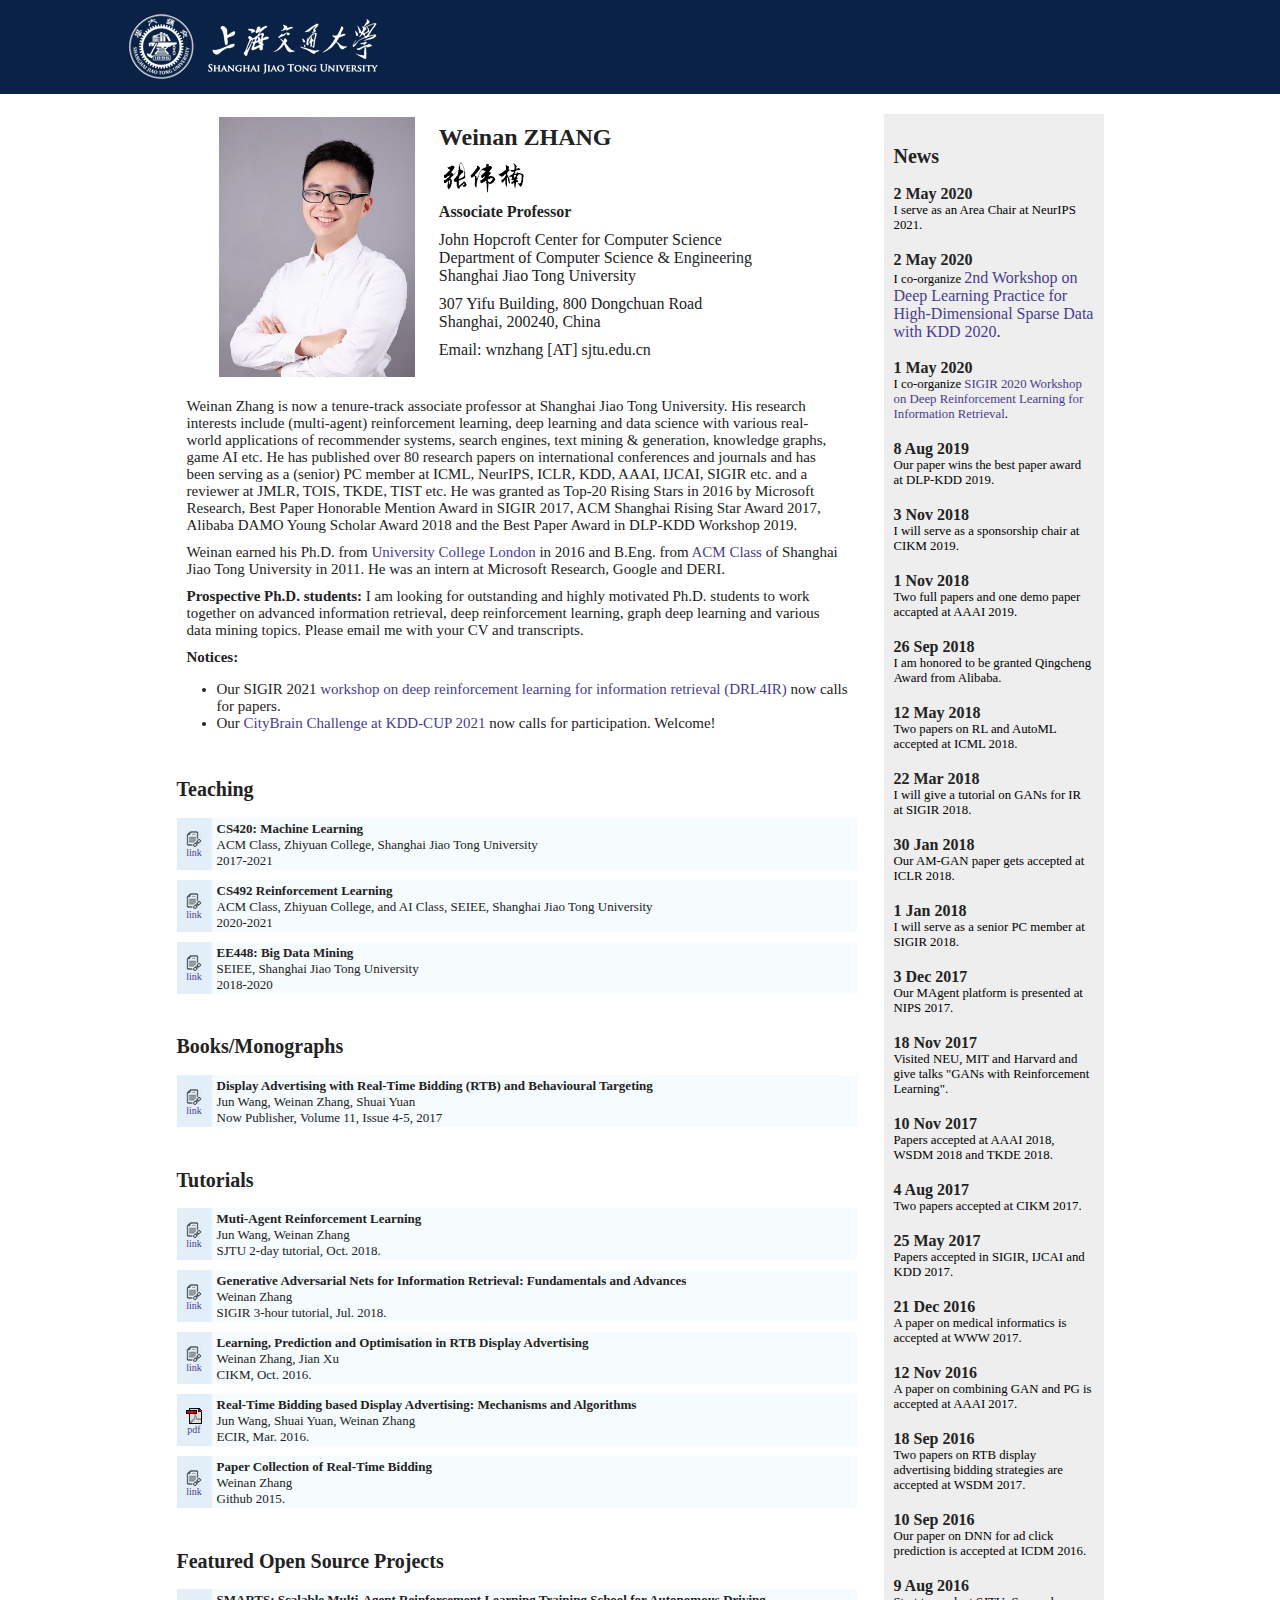
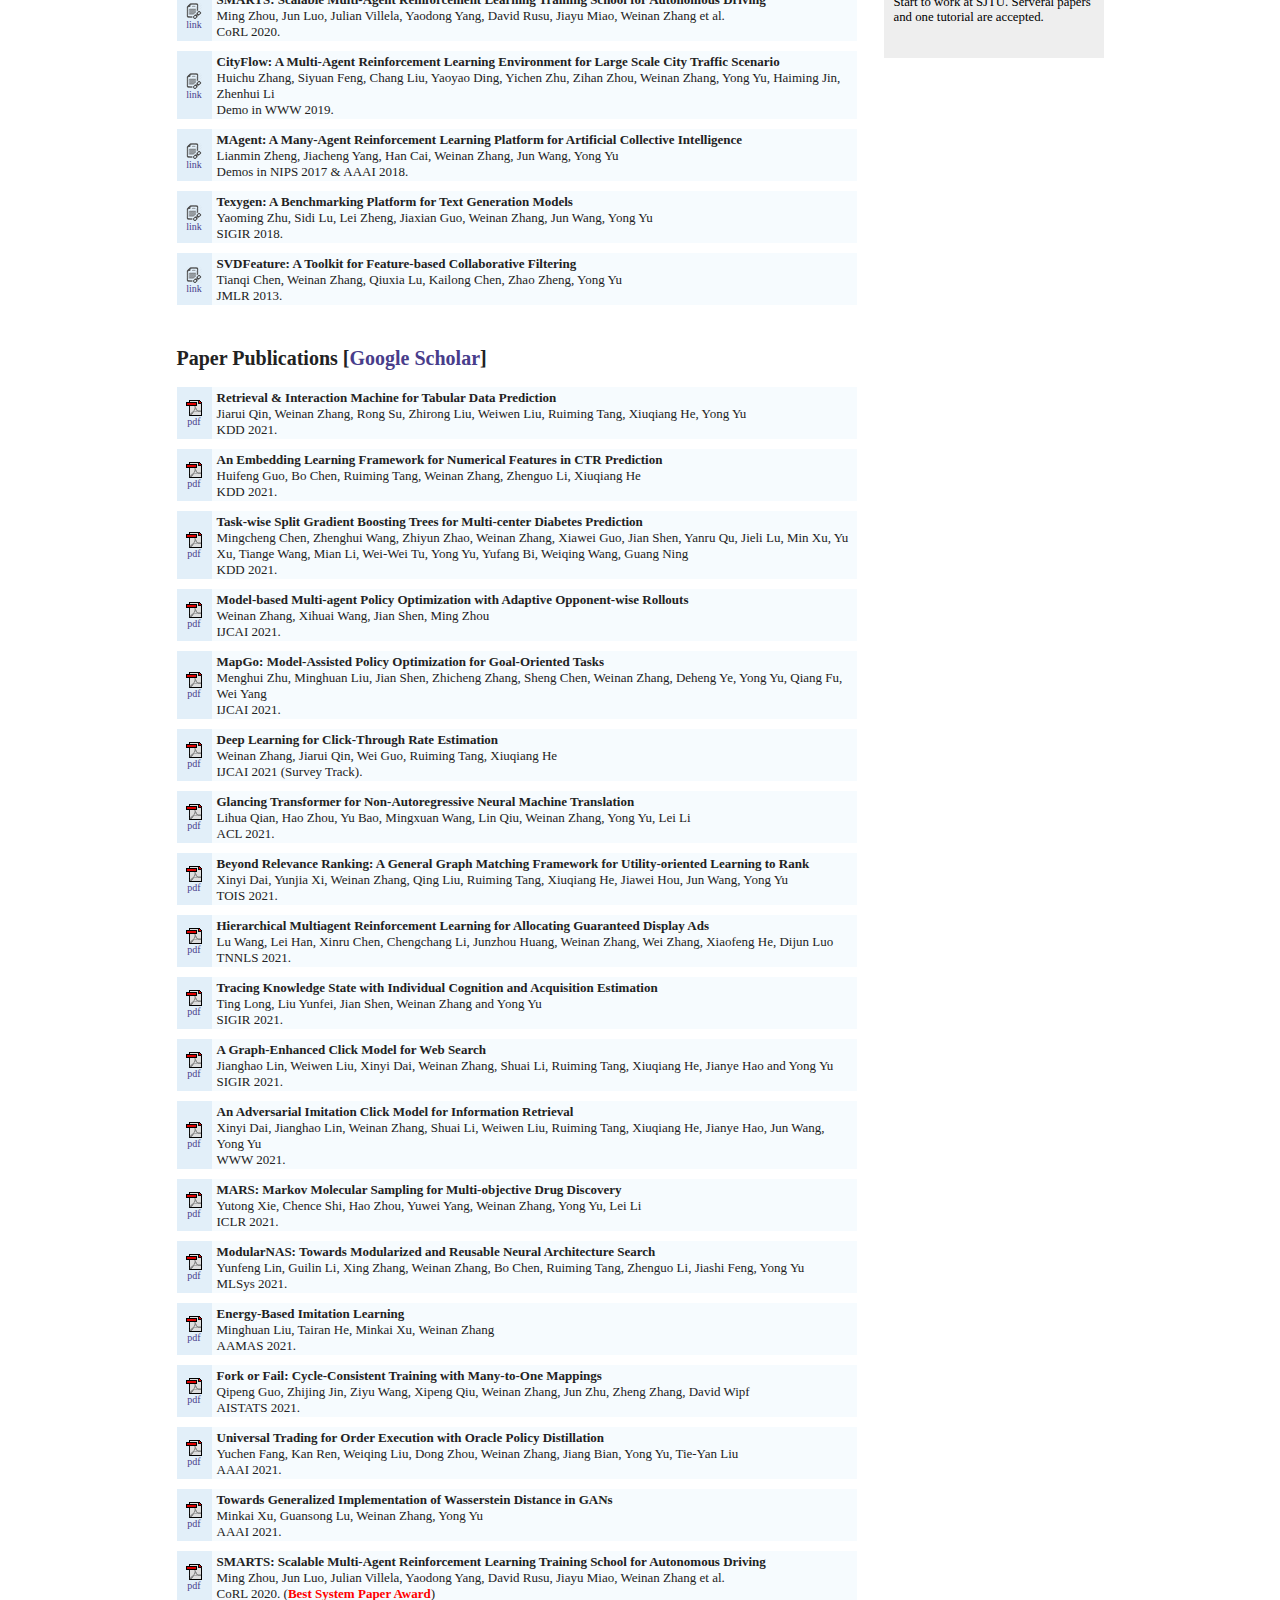
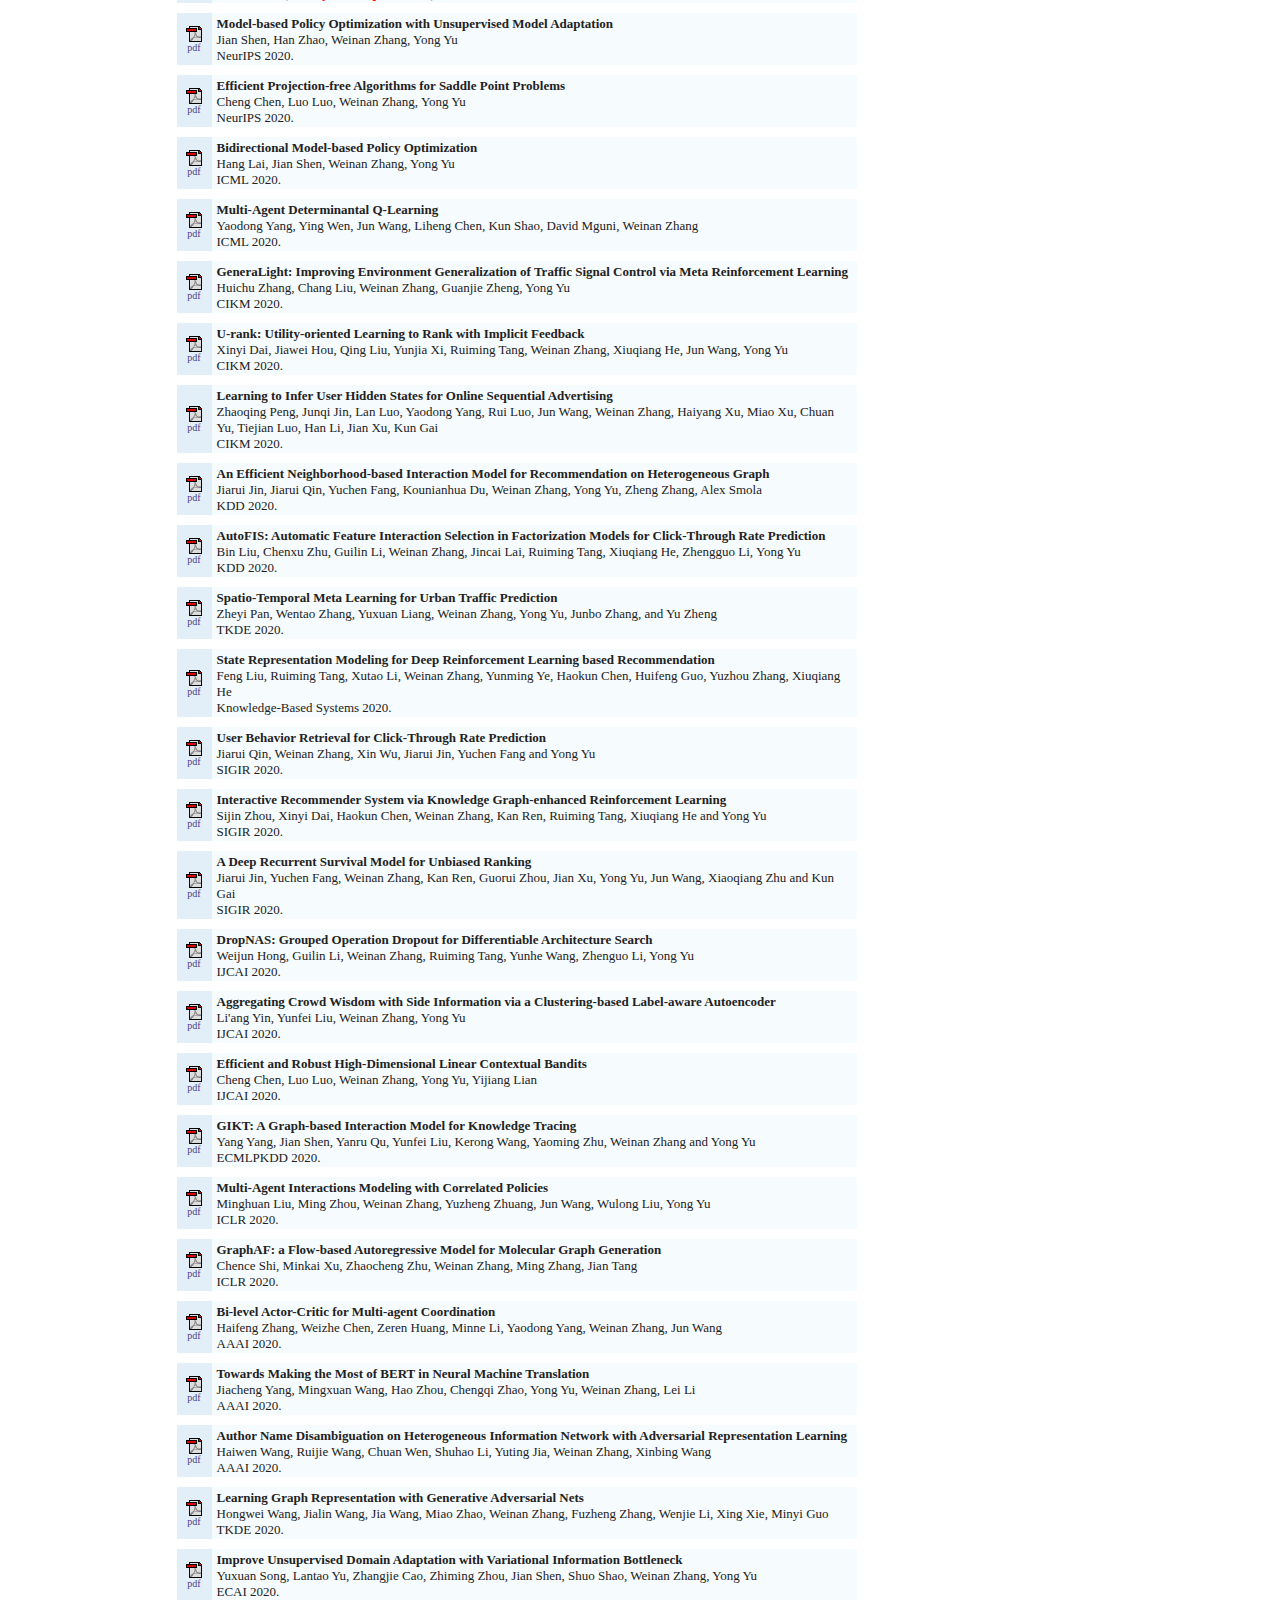
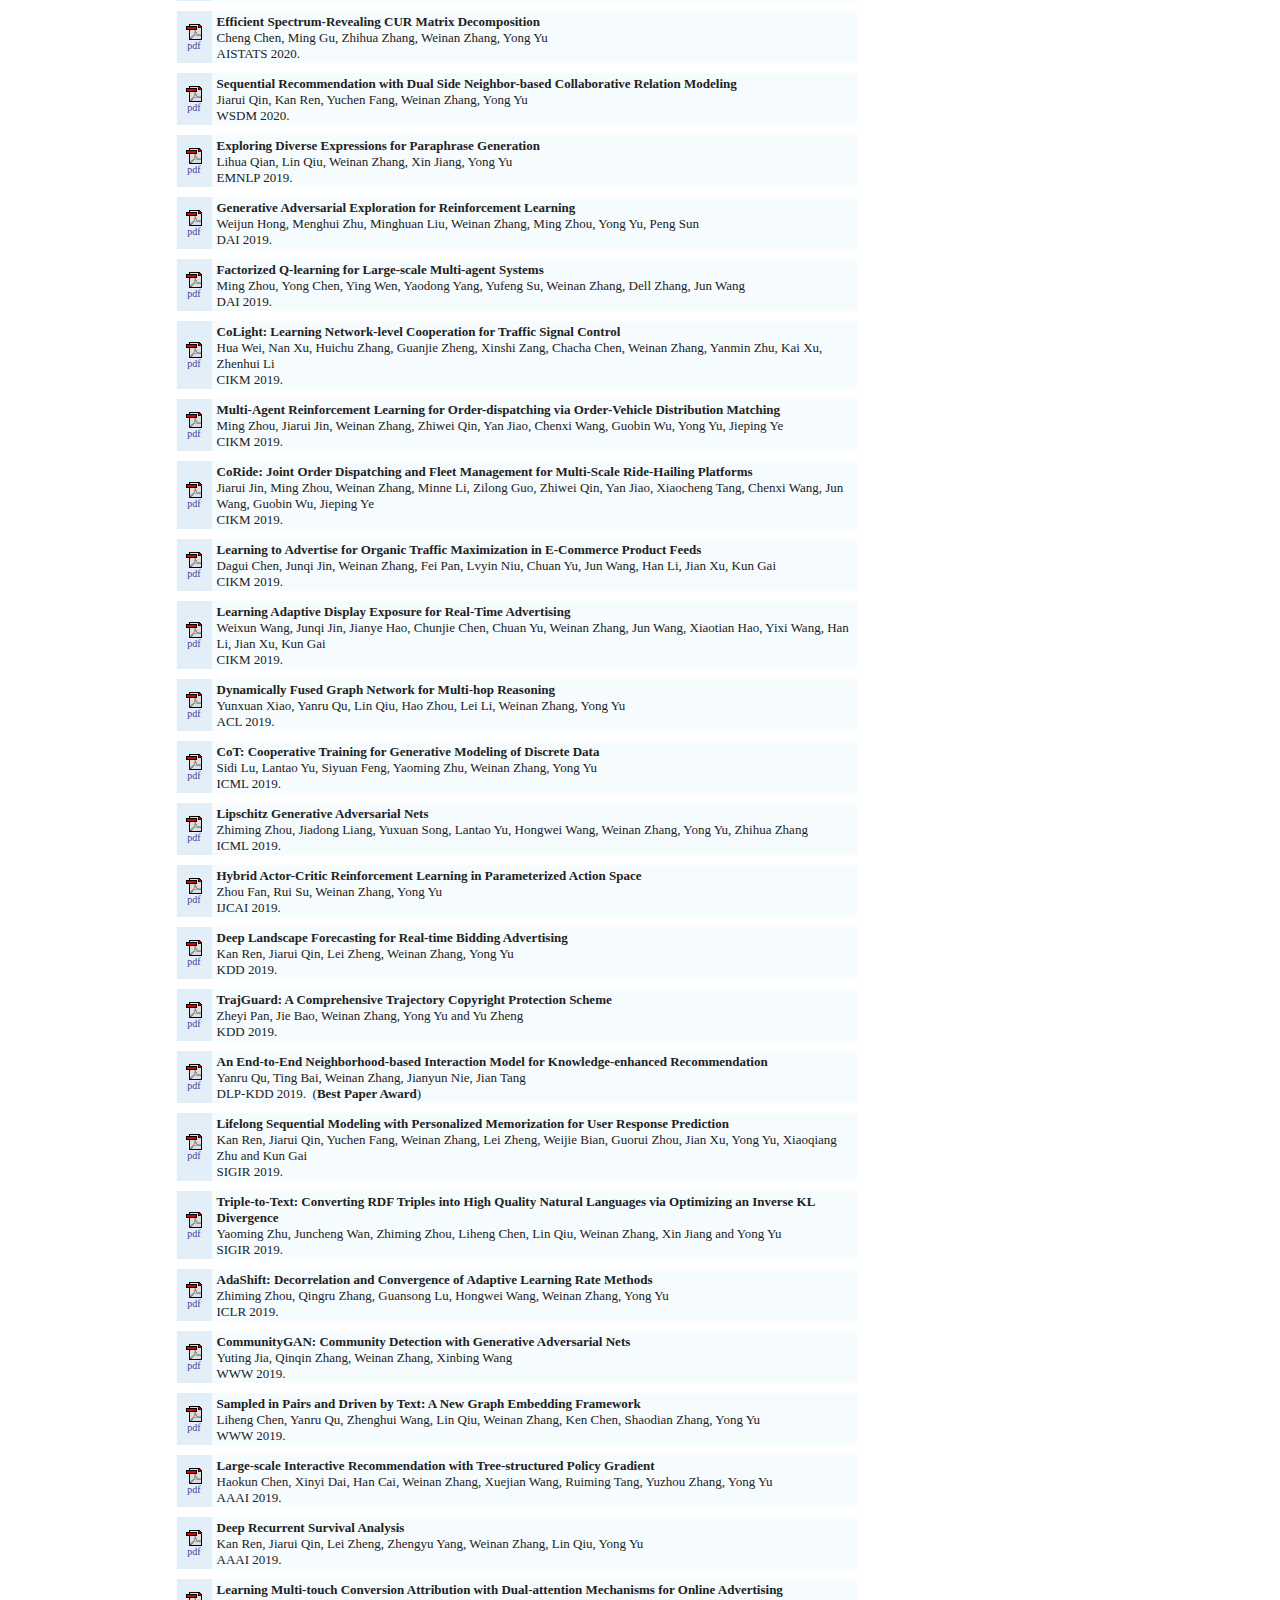
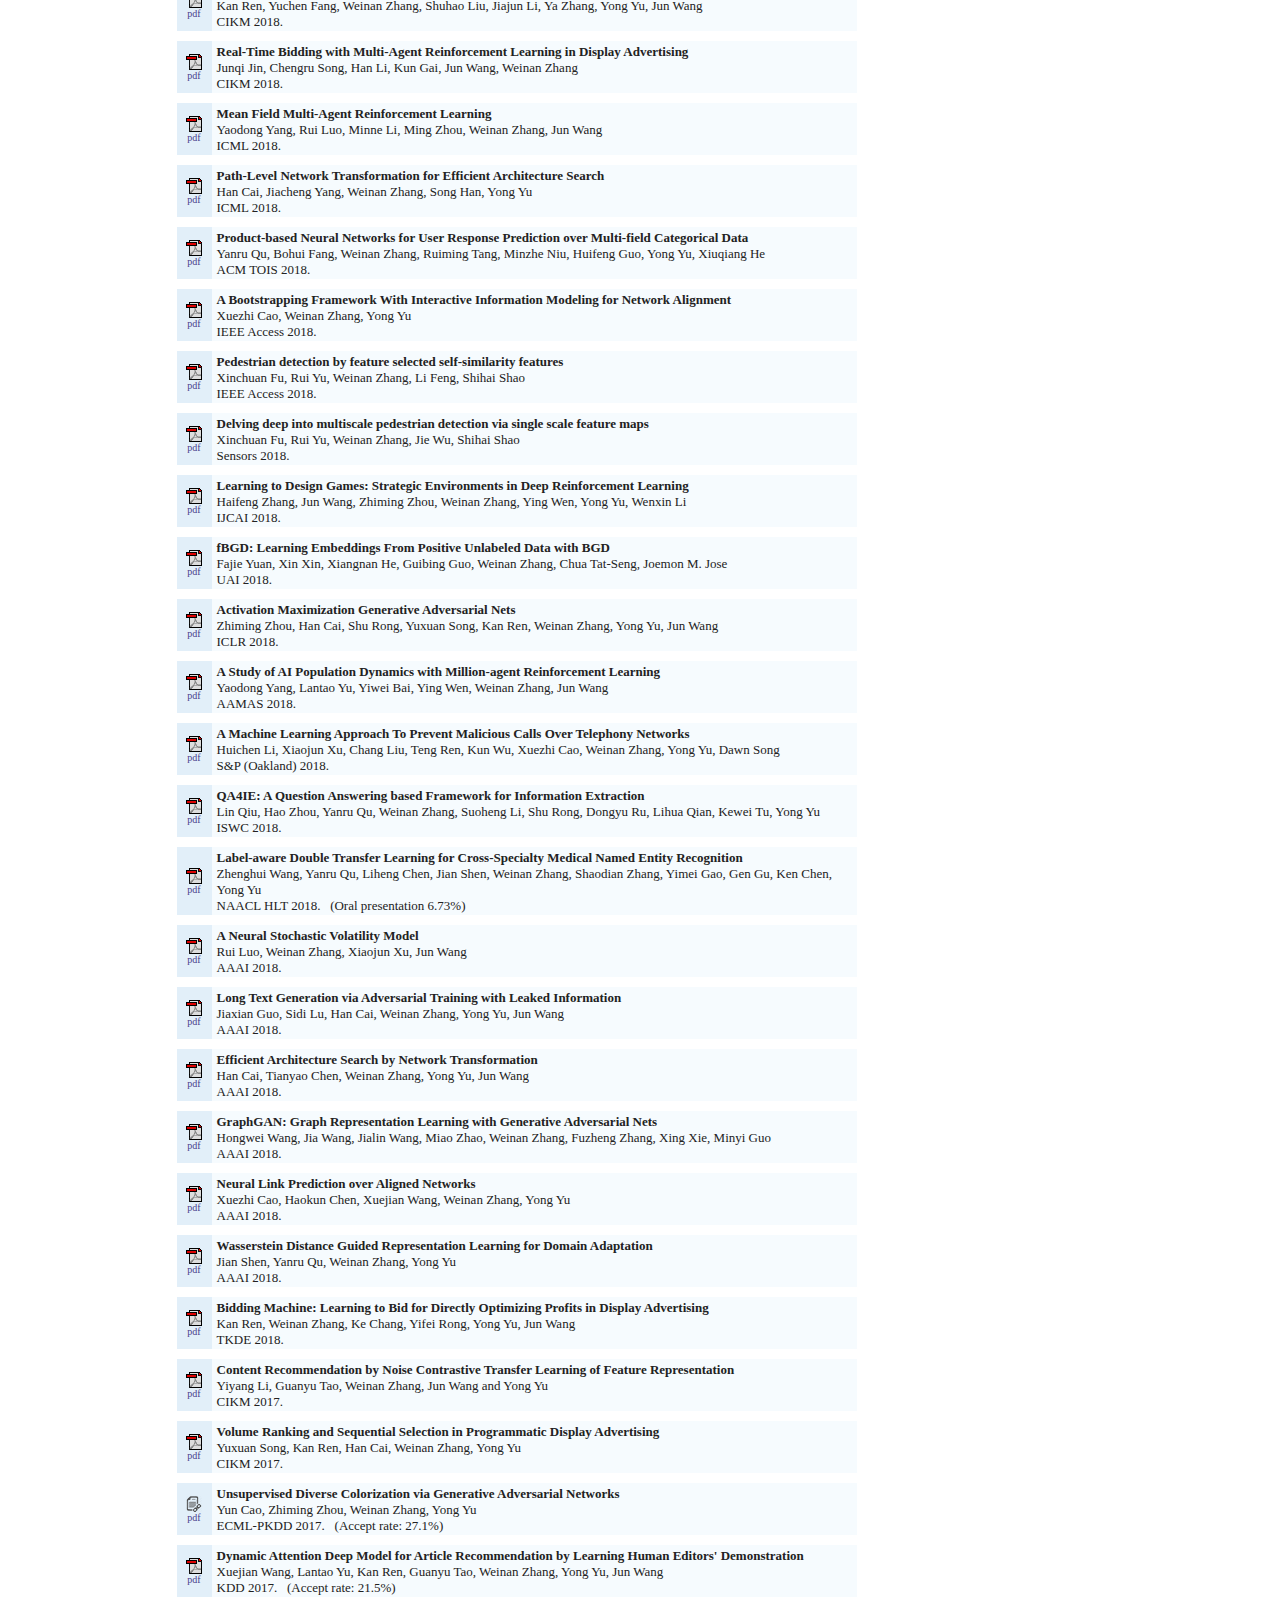
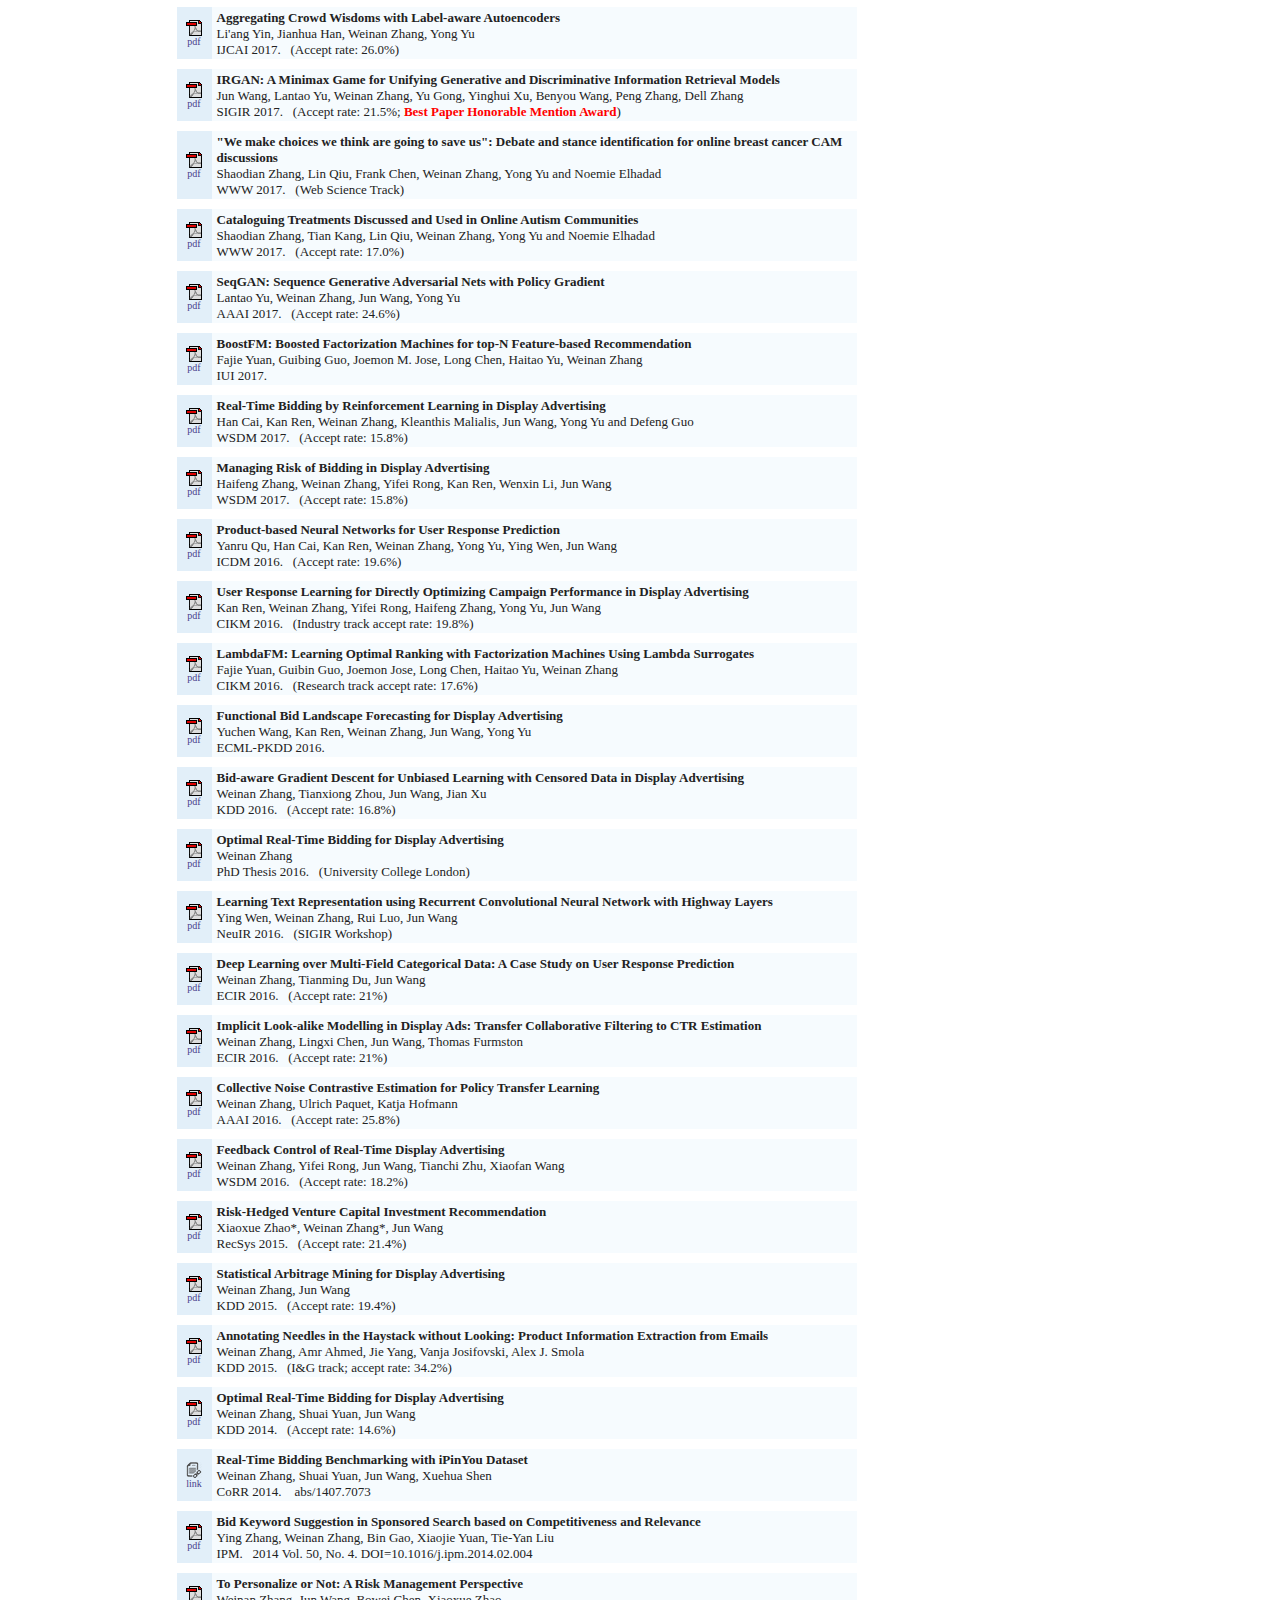
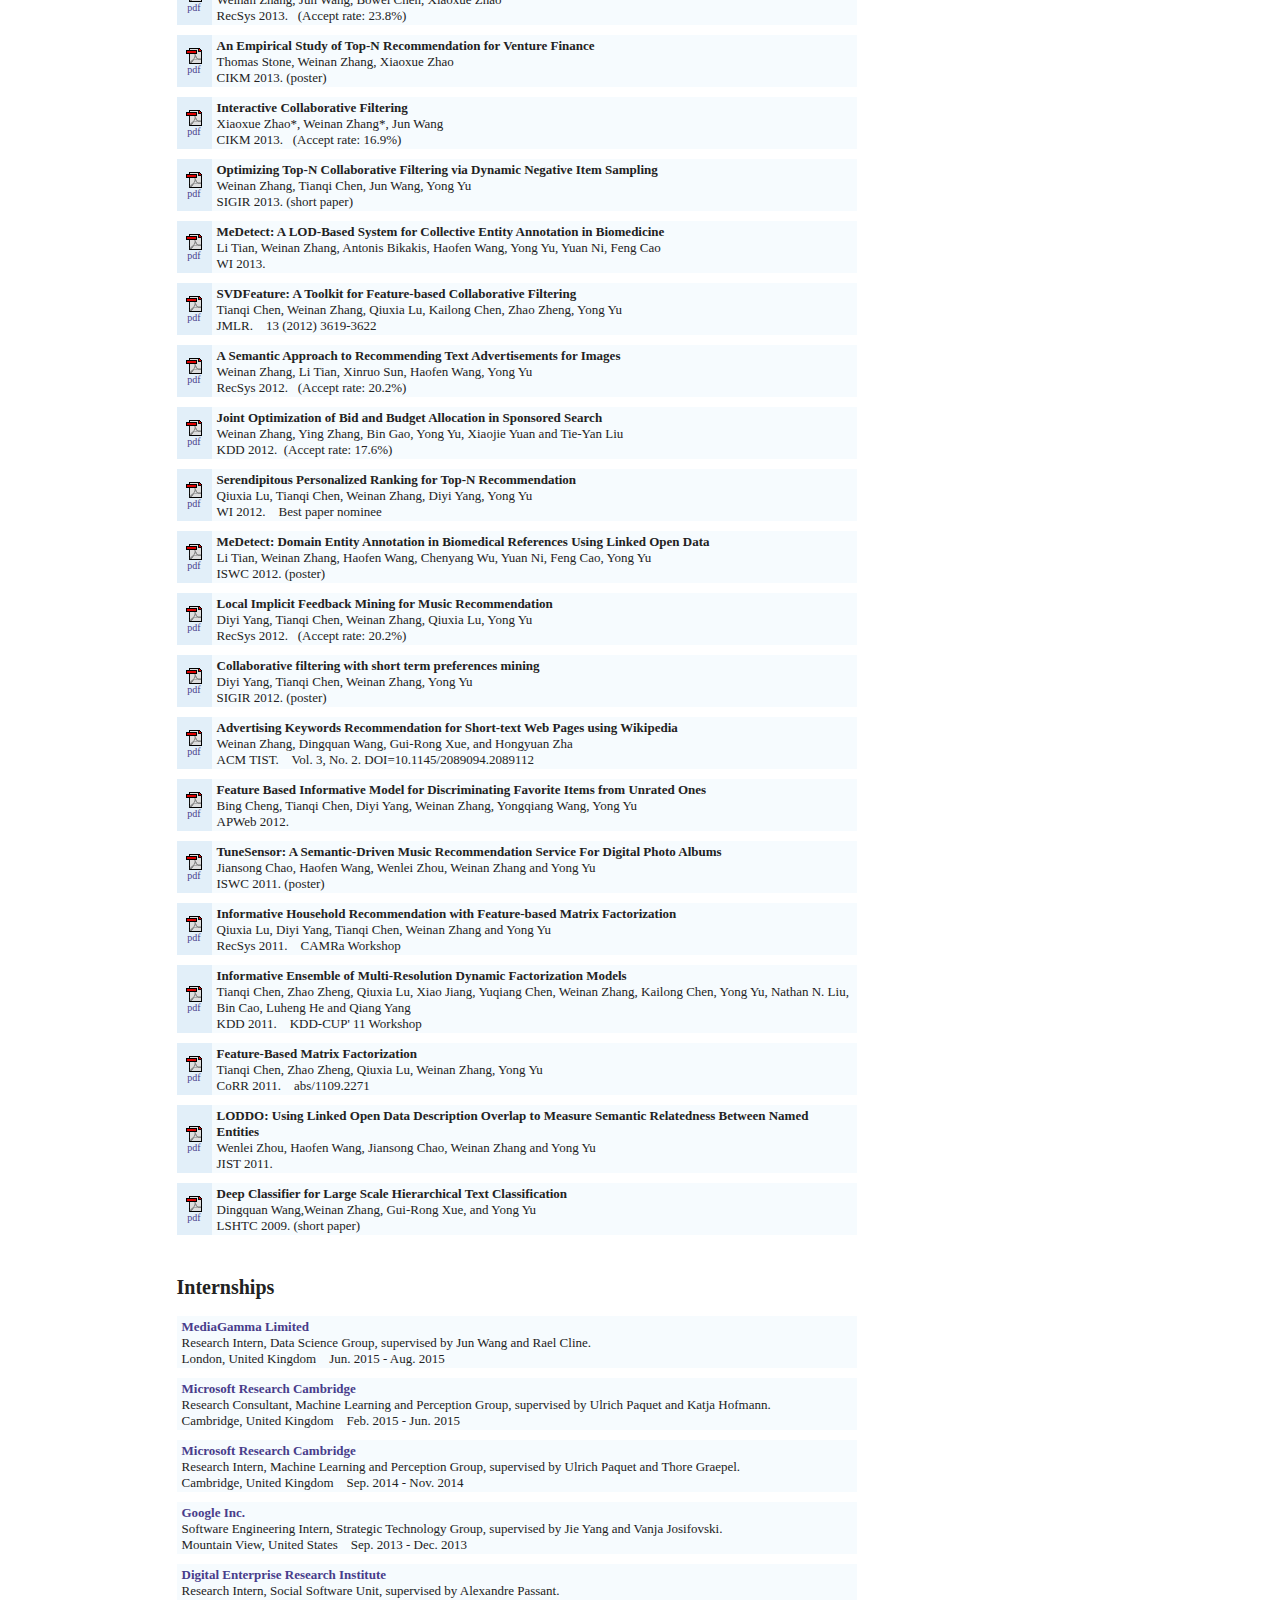
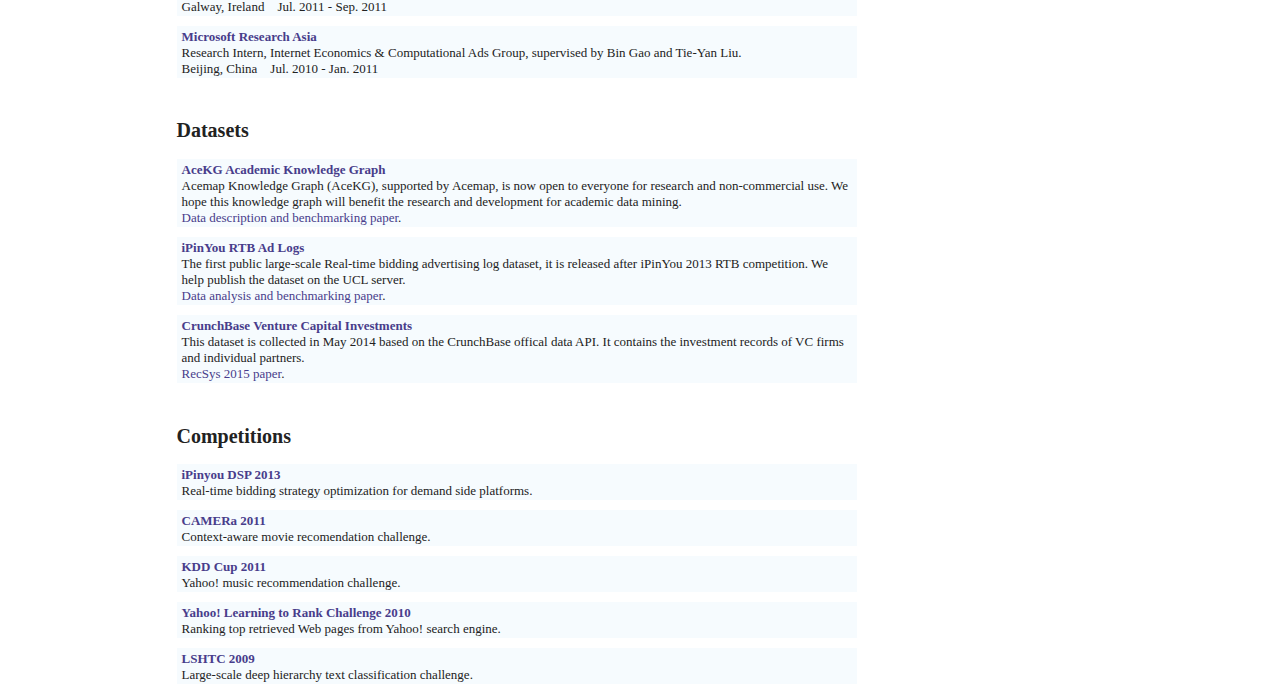
==== commit 62758c7e: "Update index.html" ====
--- a/index.html
+++ b/index.html
@@ -2208,7 +2208,7 @@
 <H2>News</H2><BR>
 <font size=3px>
 <B> 2 May 2020</B><BR>
-<SPAN class=easylink>I serve as an Area Chair at NeurIPS 2021.</A>.</SPAN><BR><BR>
+<SPAN class=easylink>I serve as an Area Chair at NeurIPS 2021.</SPAN><BR><BR>
 <B> 2 May 2020</B><BR>
 <SPAN class=easylink>I co-organize <A
       href="https://dlp-kdd.github.io/">2nd Workshop on Deep Learning Practice for High-Dimensional Sparse Data with KDD 2020</A>.</SPAN><BR><BR>
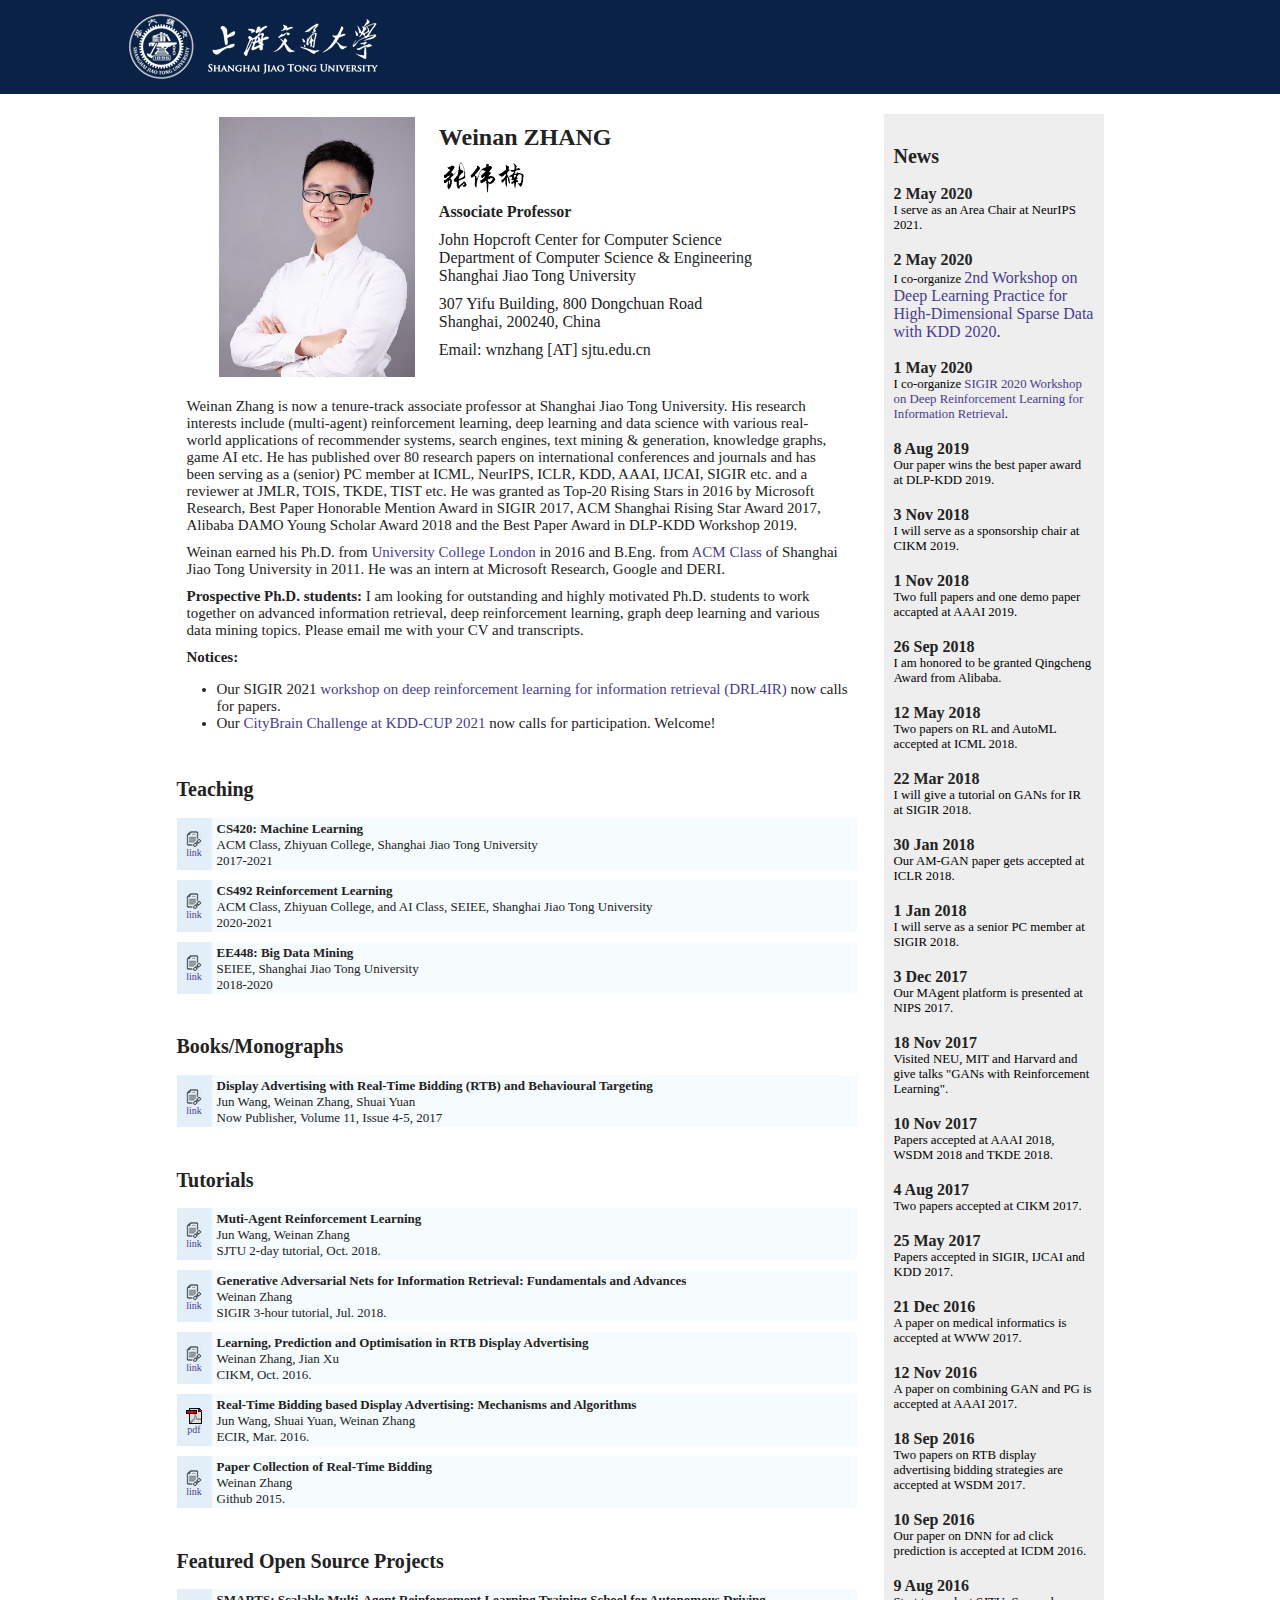
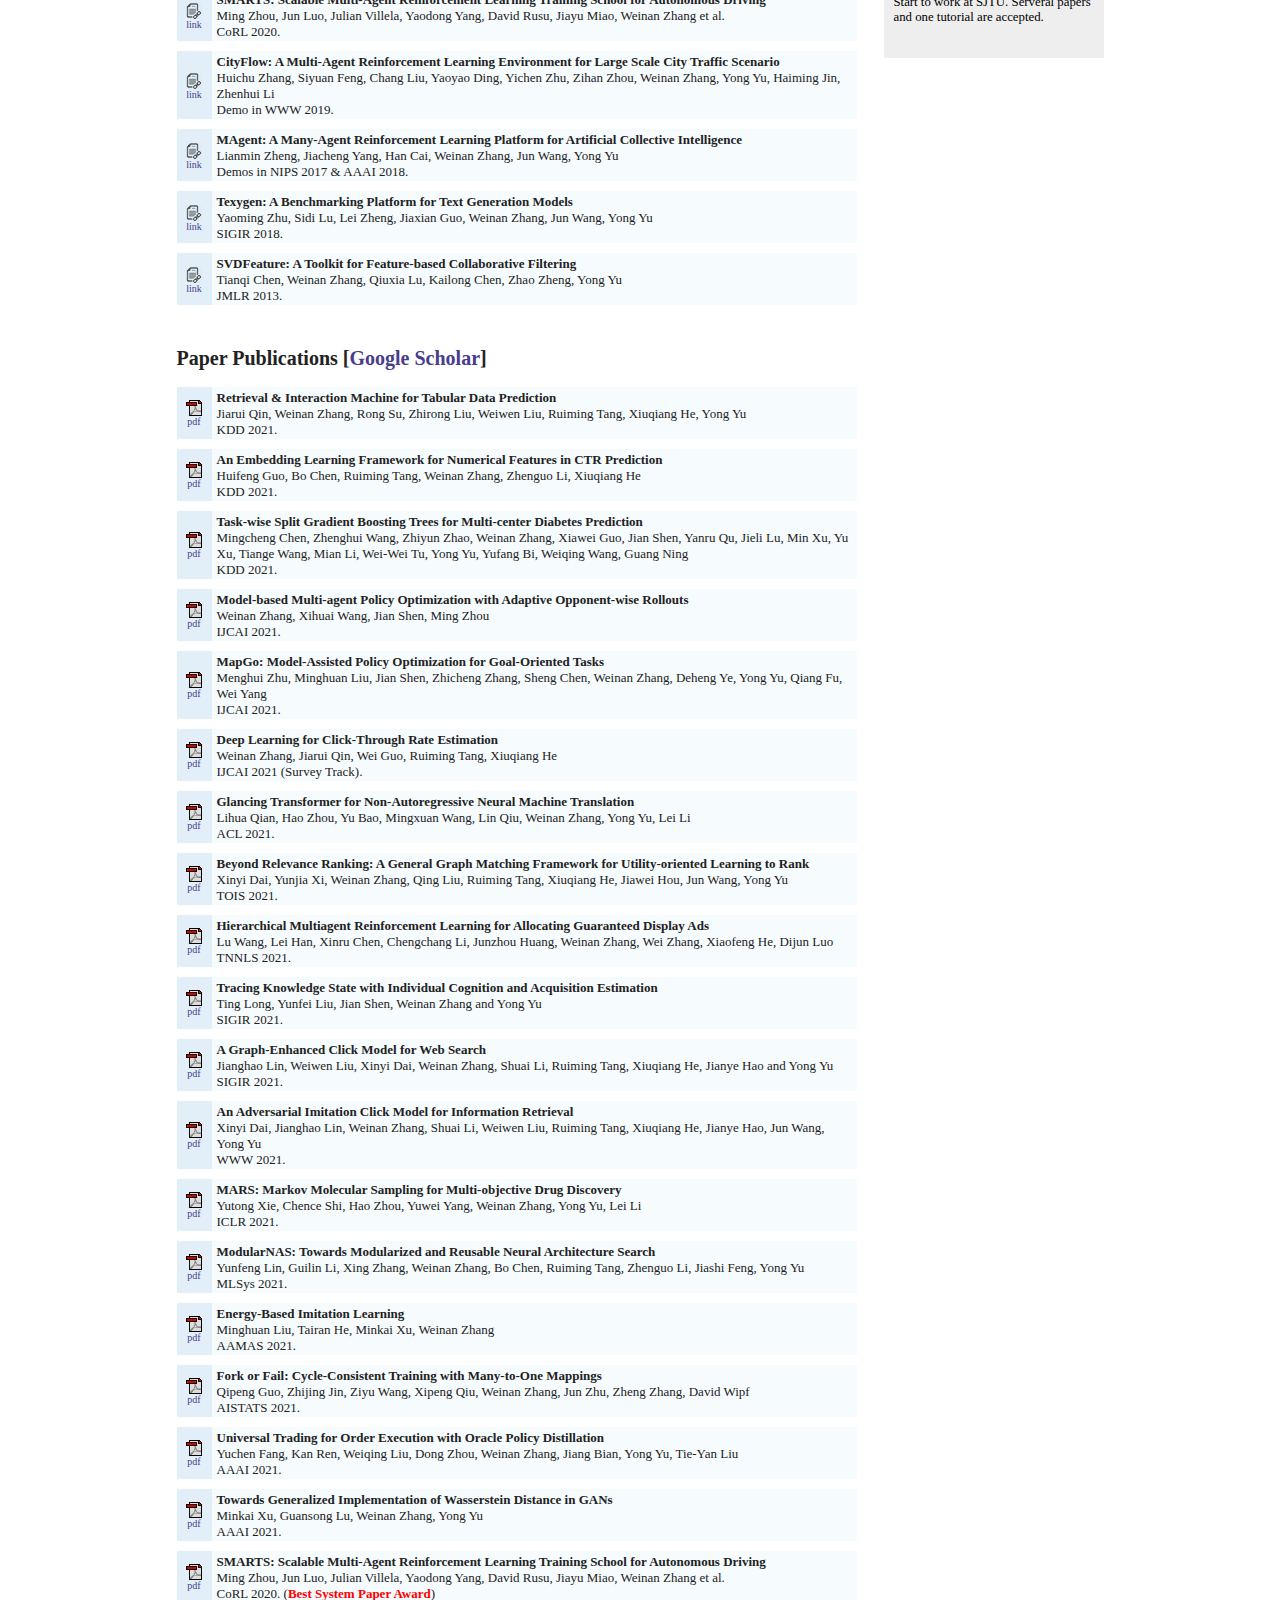
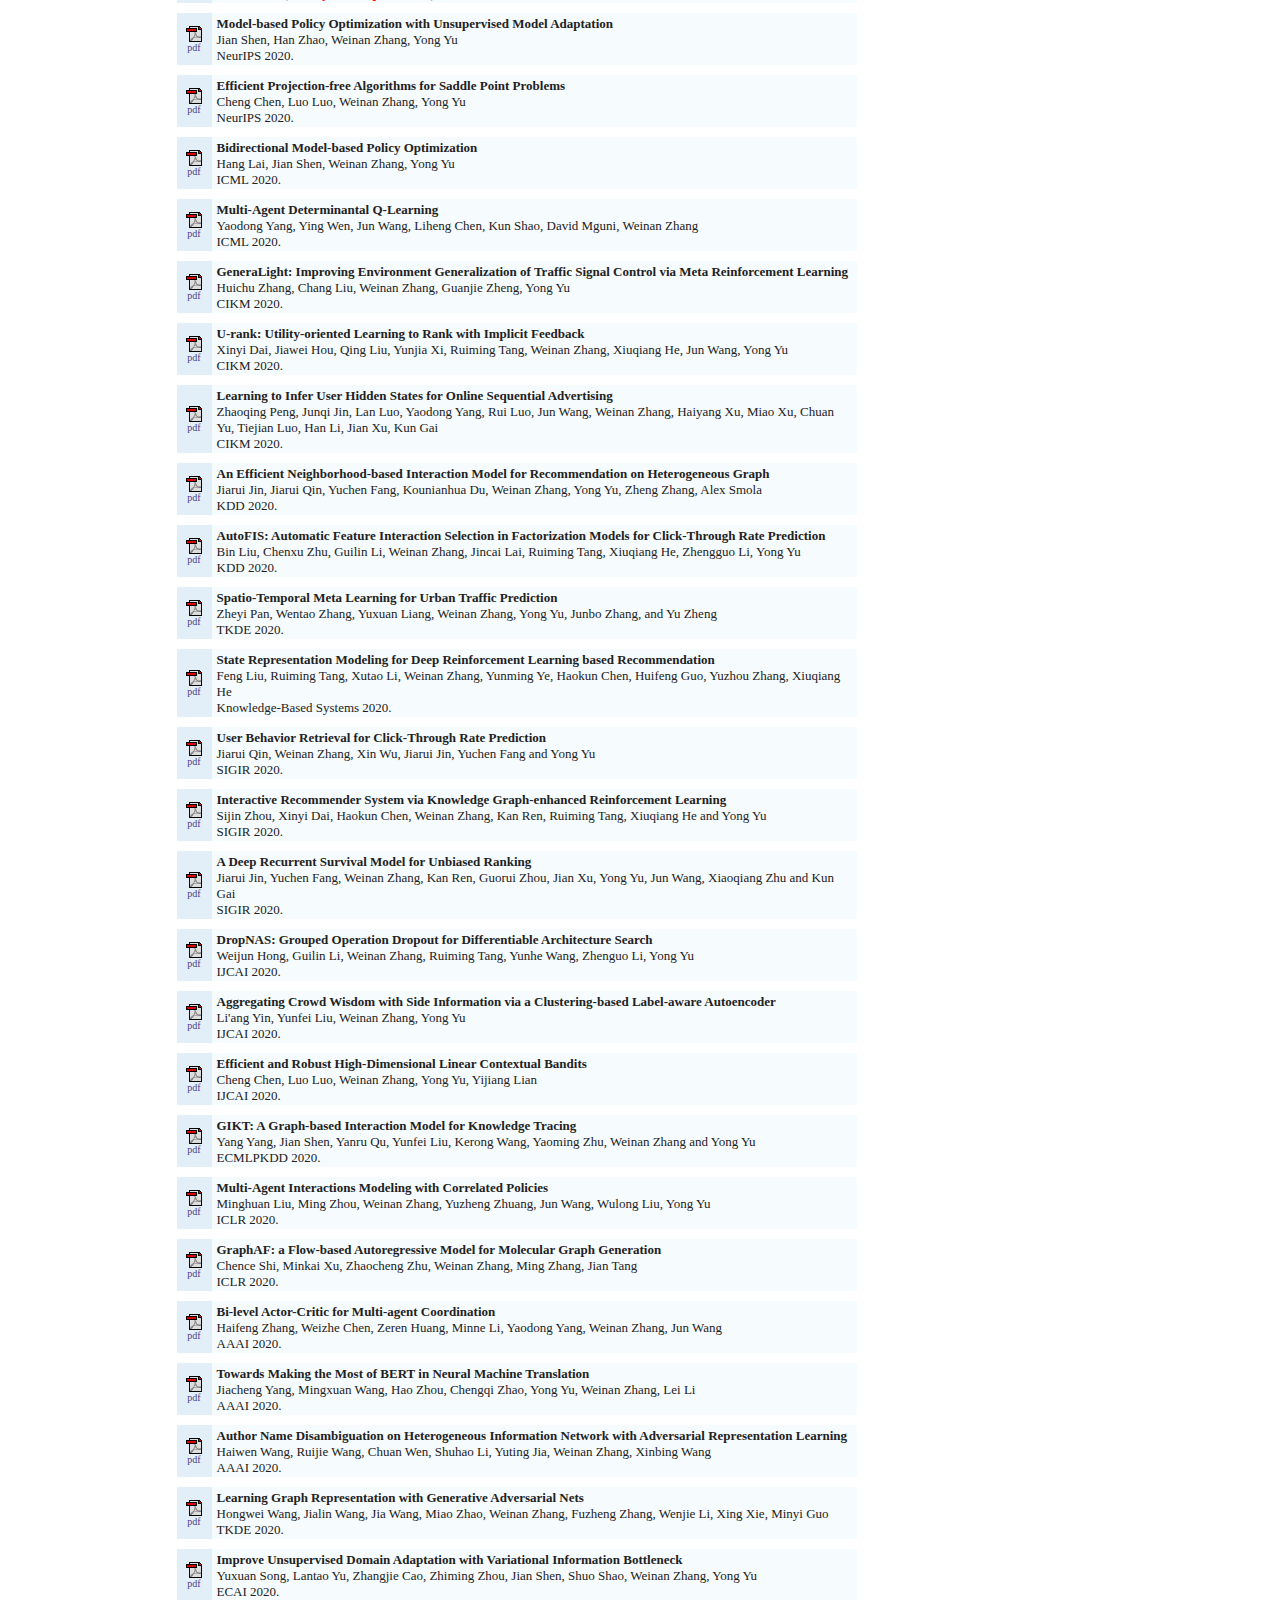
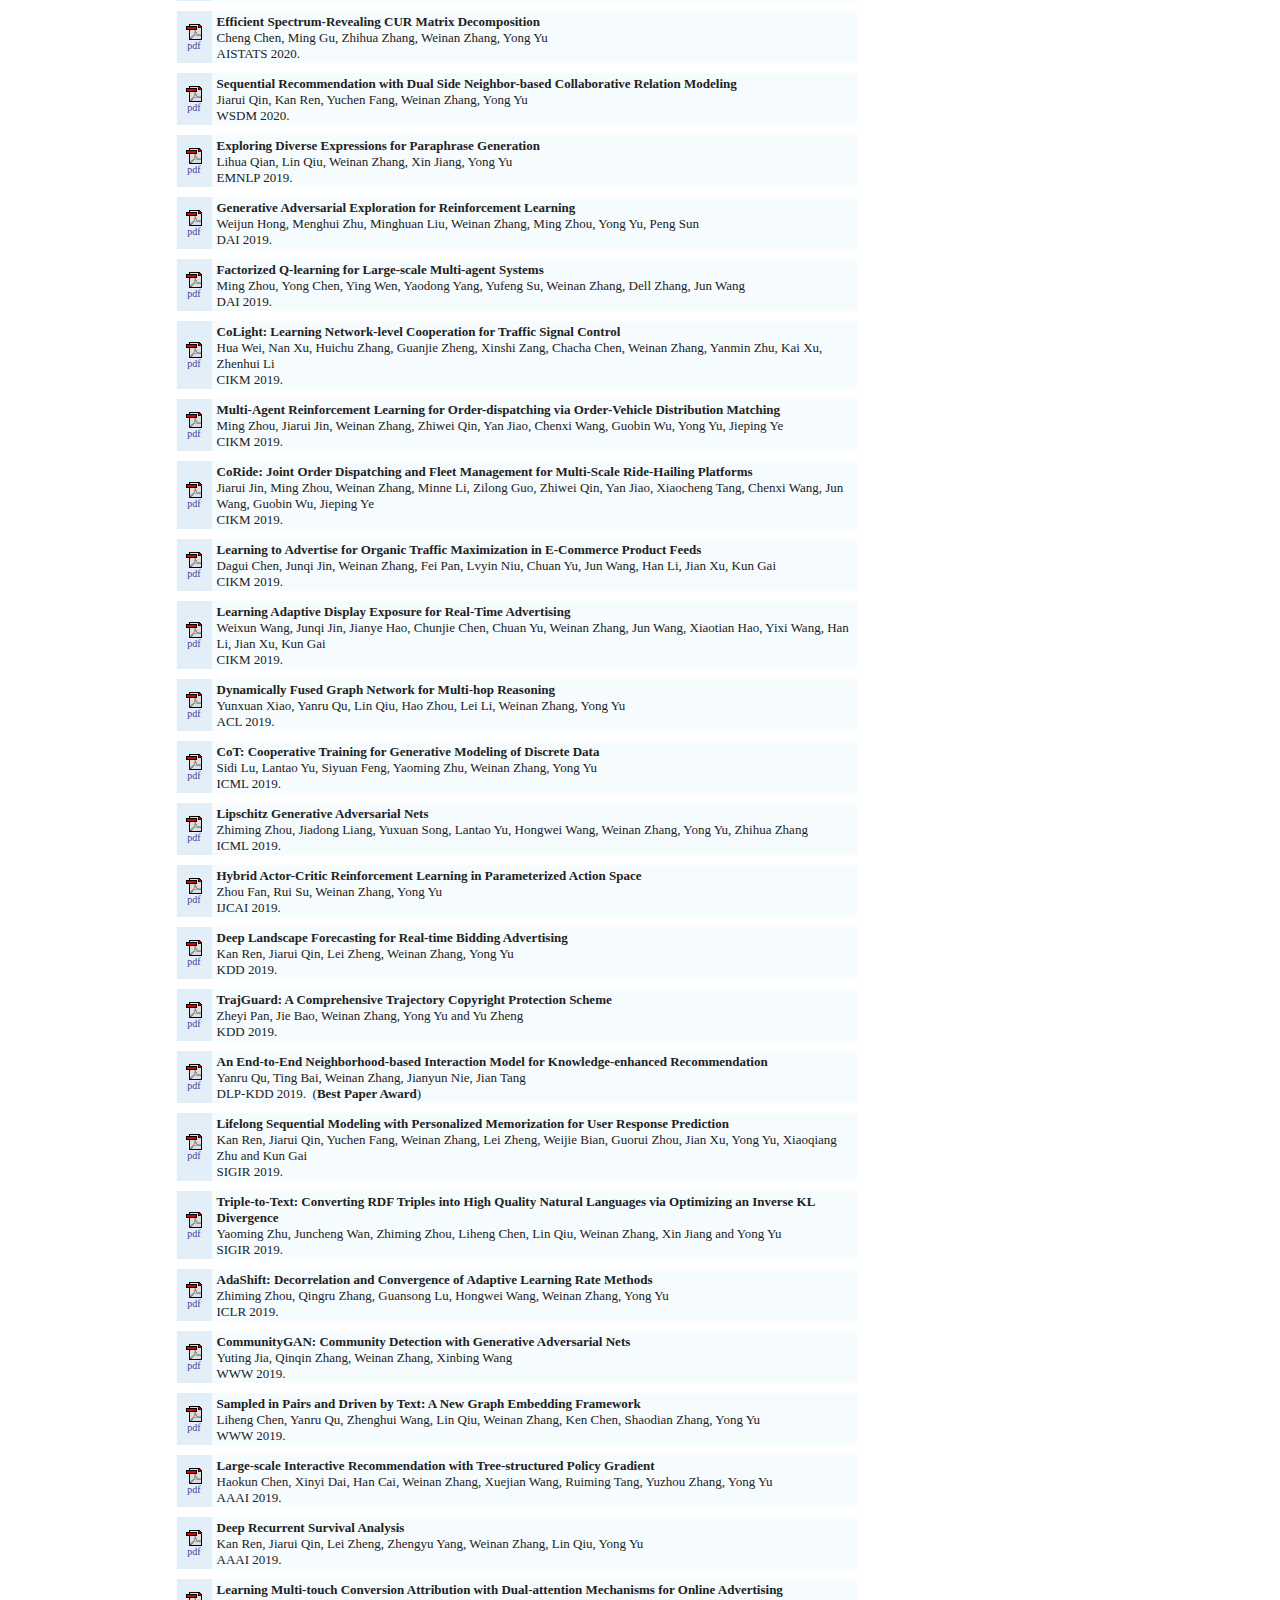
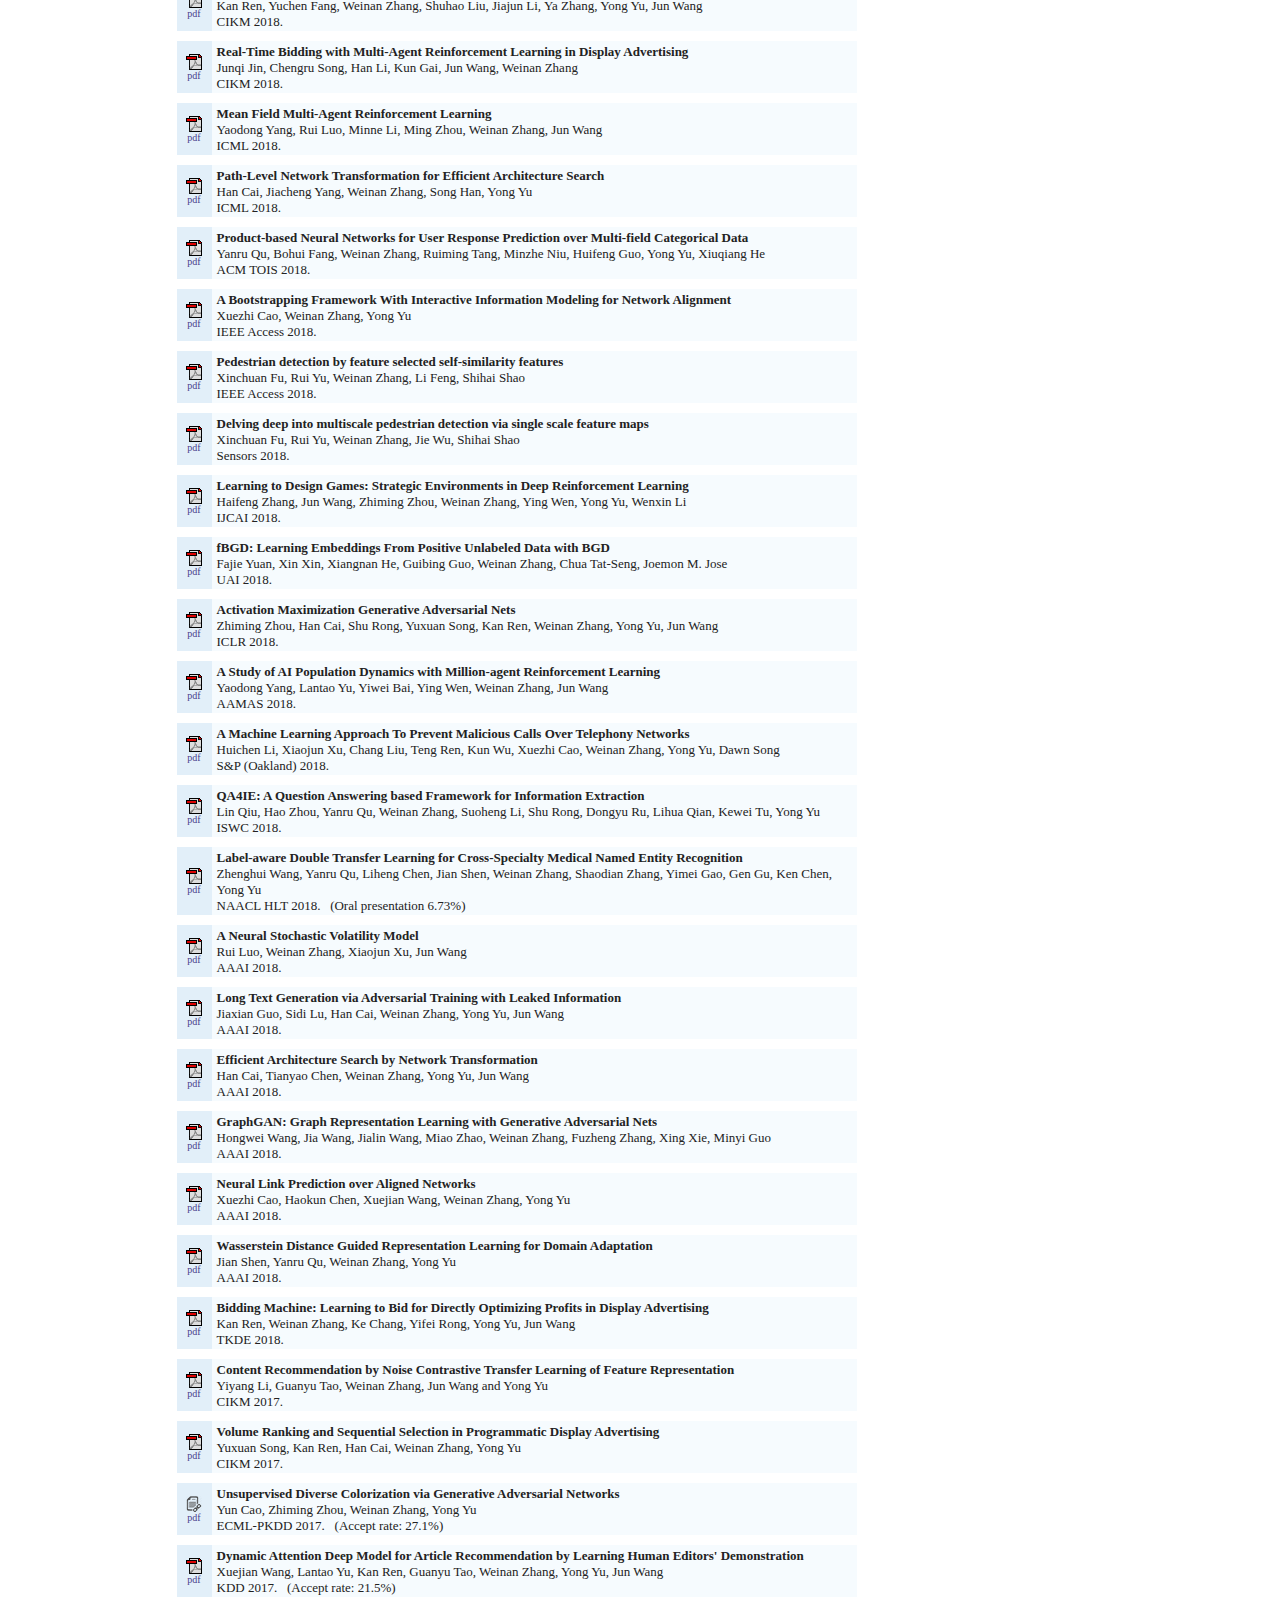
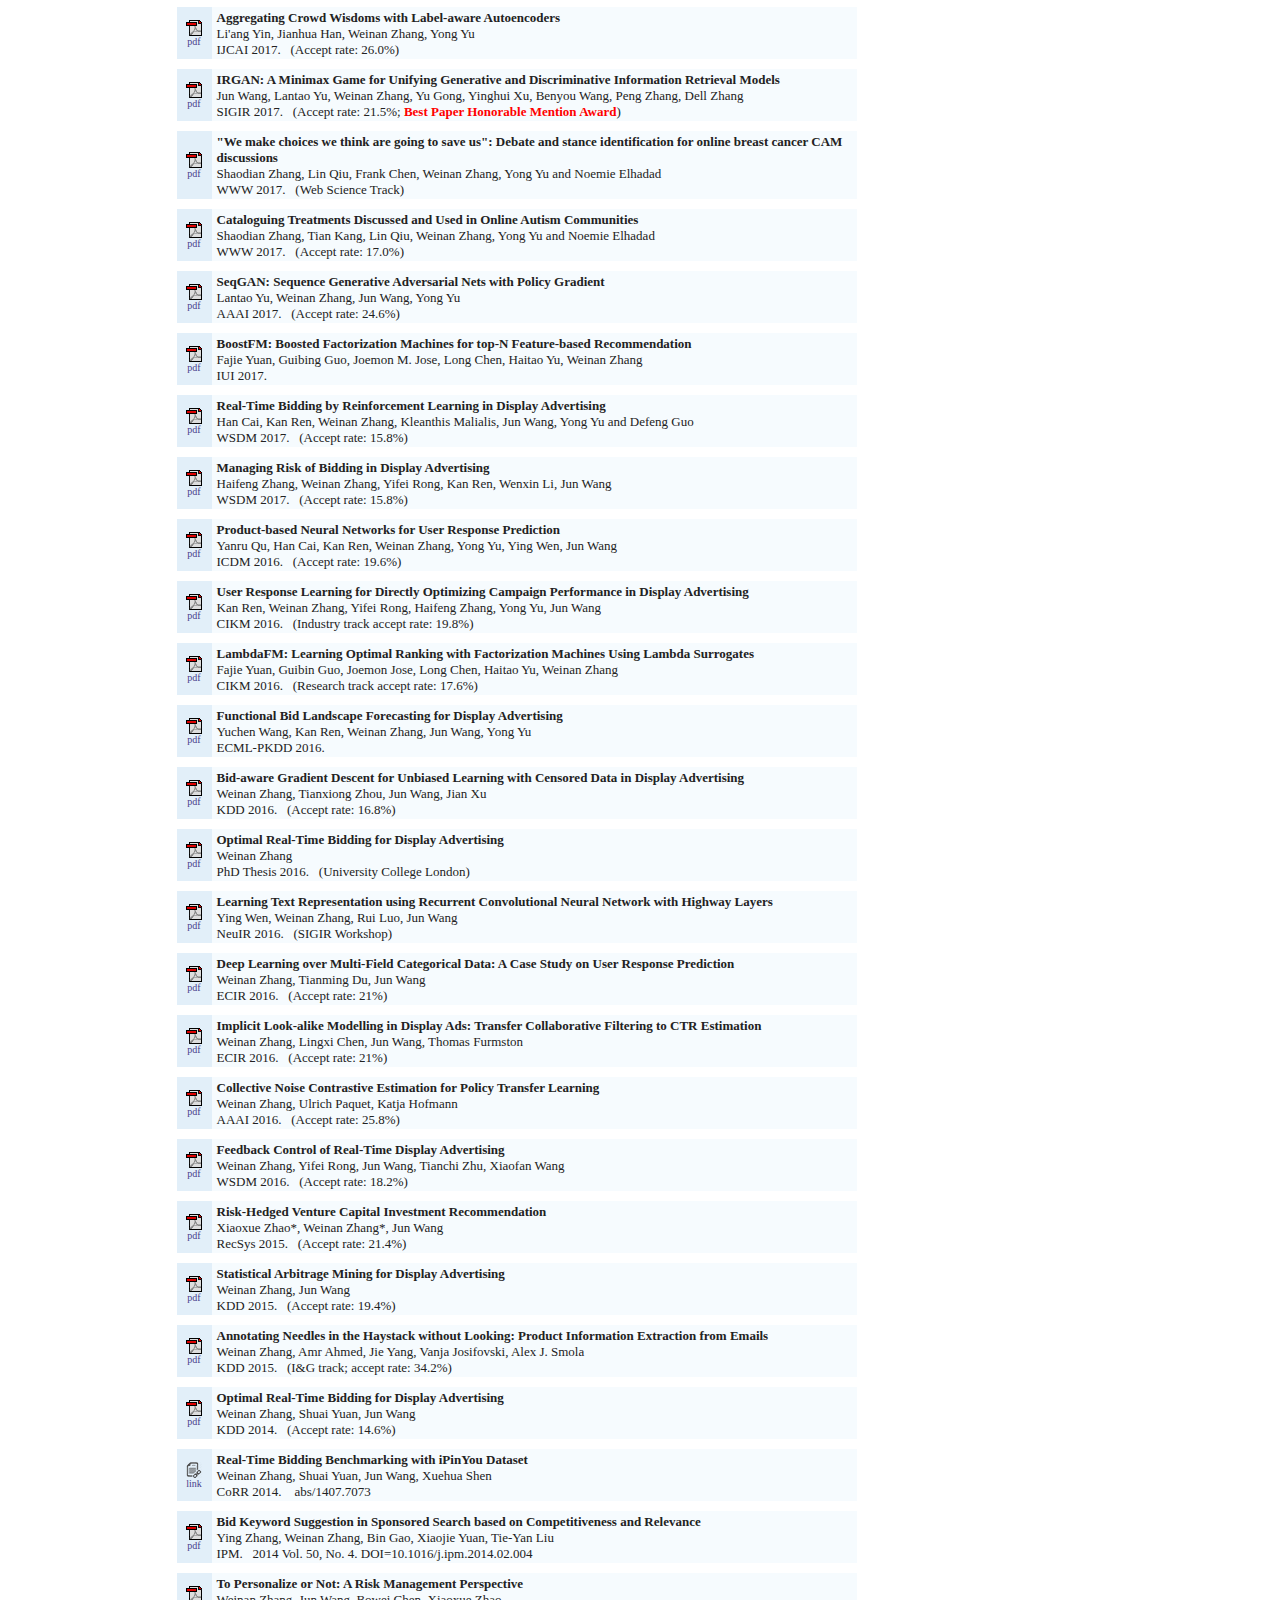
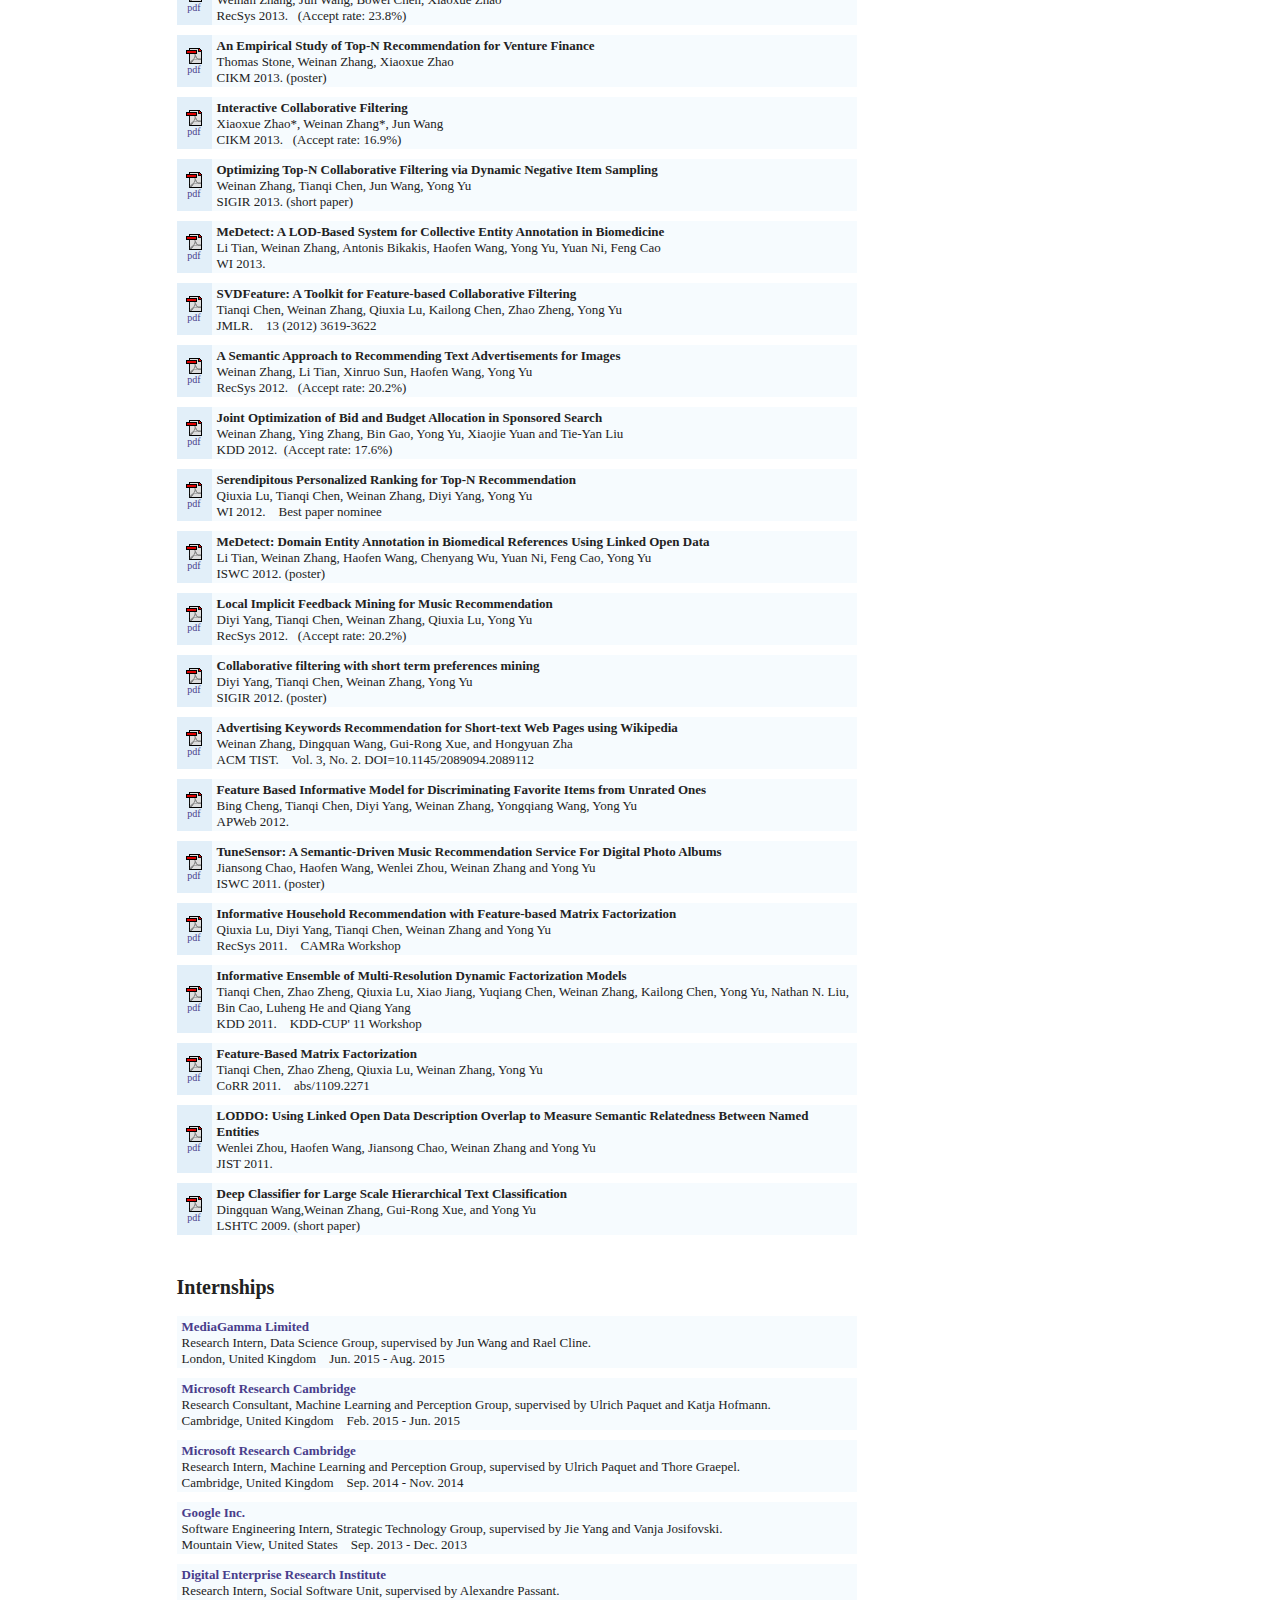
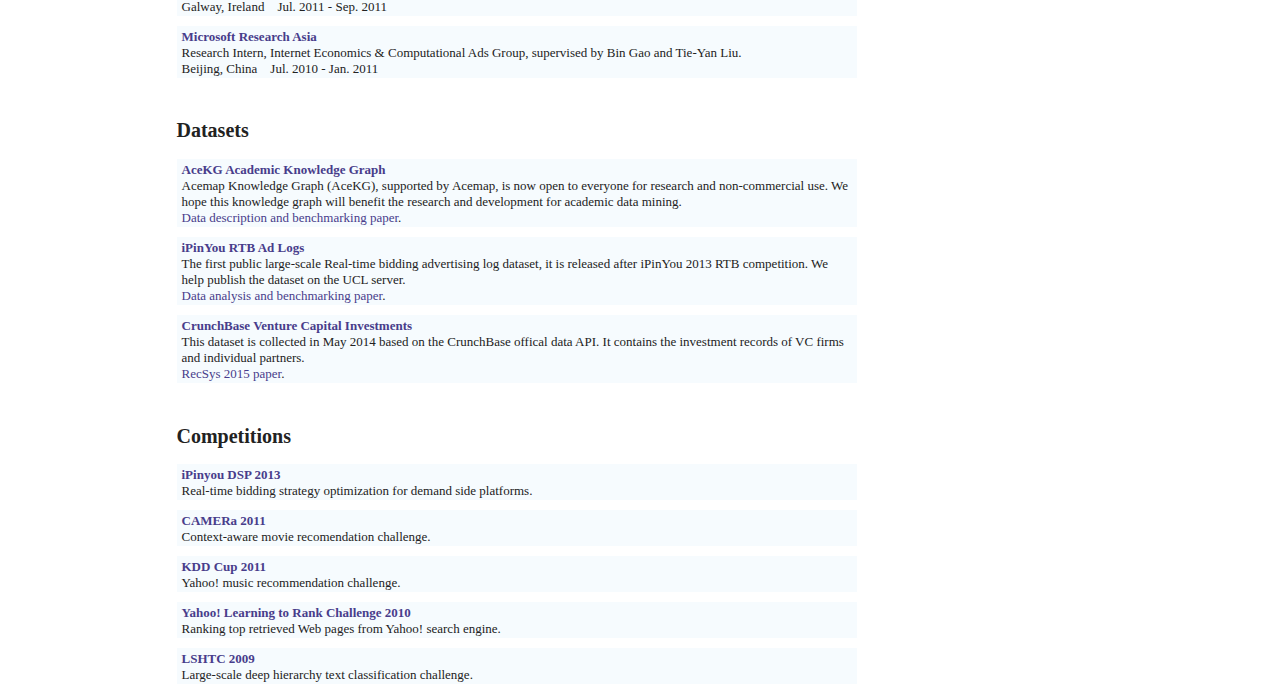
==== commit 8823034d: "Update index.html" ====
--- a/index.html
+++ b/index.html
@@ -392,7 +392,7 @@
       href="./papers/to-appear.html"><IMG
       src="./pics/pdf.gif"><BR>pdf</A></TD>
     <TD><SPAN class=title>Tracing Knowledge State with Individual Cognition and Acquisition Estimation</SPAN>
-      <BR>Ting Long, Liu Yunfei, Jian Shen, Weinan Zhang and Yong Yu
+      <BR>Ting Long, Yunfei Liu, Jian Shen, Weinan Zhang and Yong Yu
 	  <BR>SIGIR 2021.
 	</TD>
   </TR>
